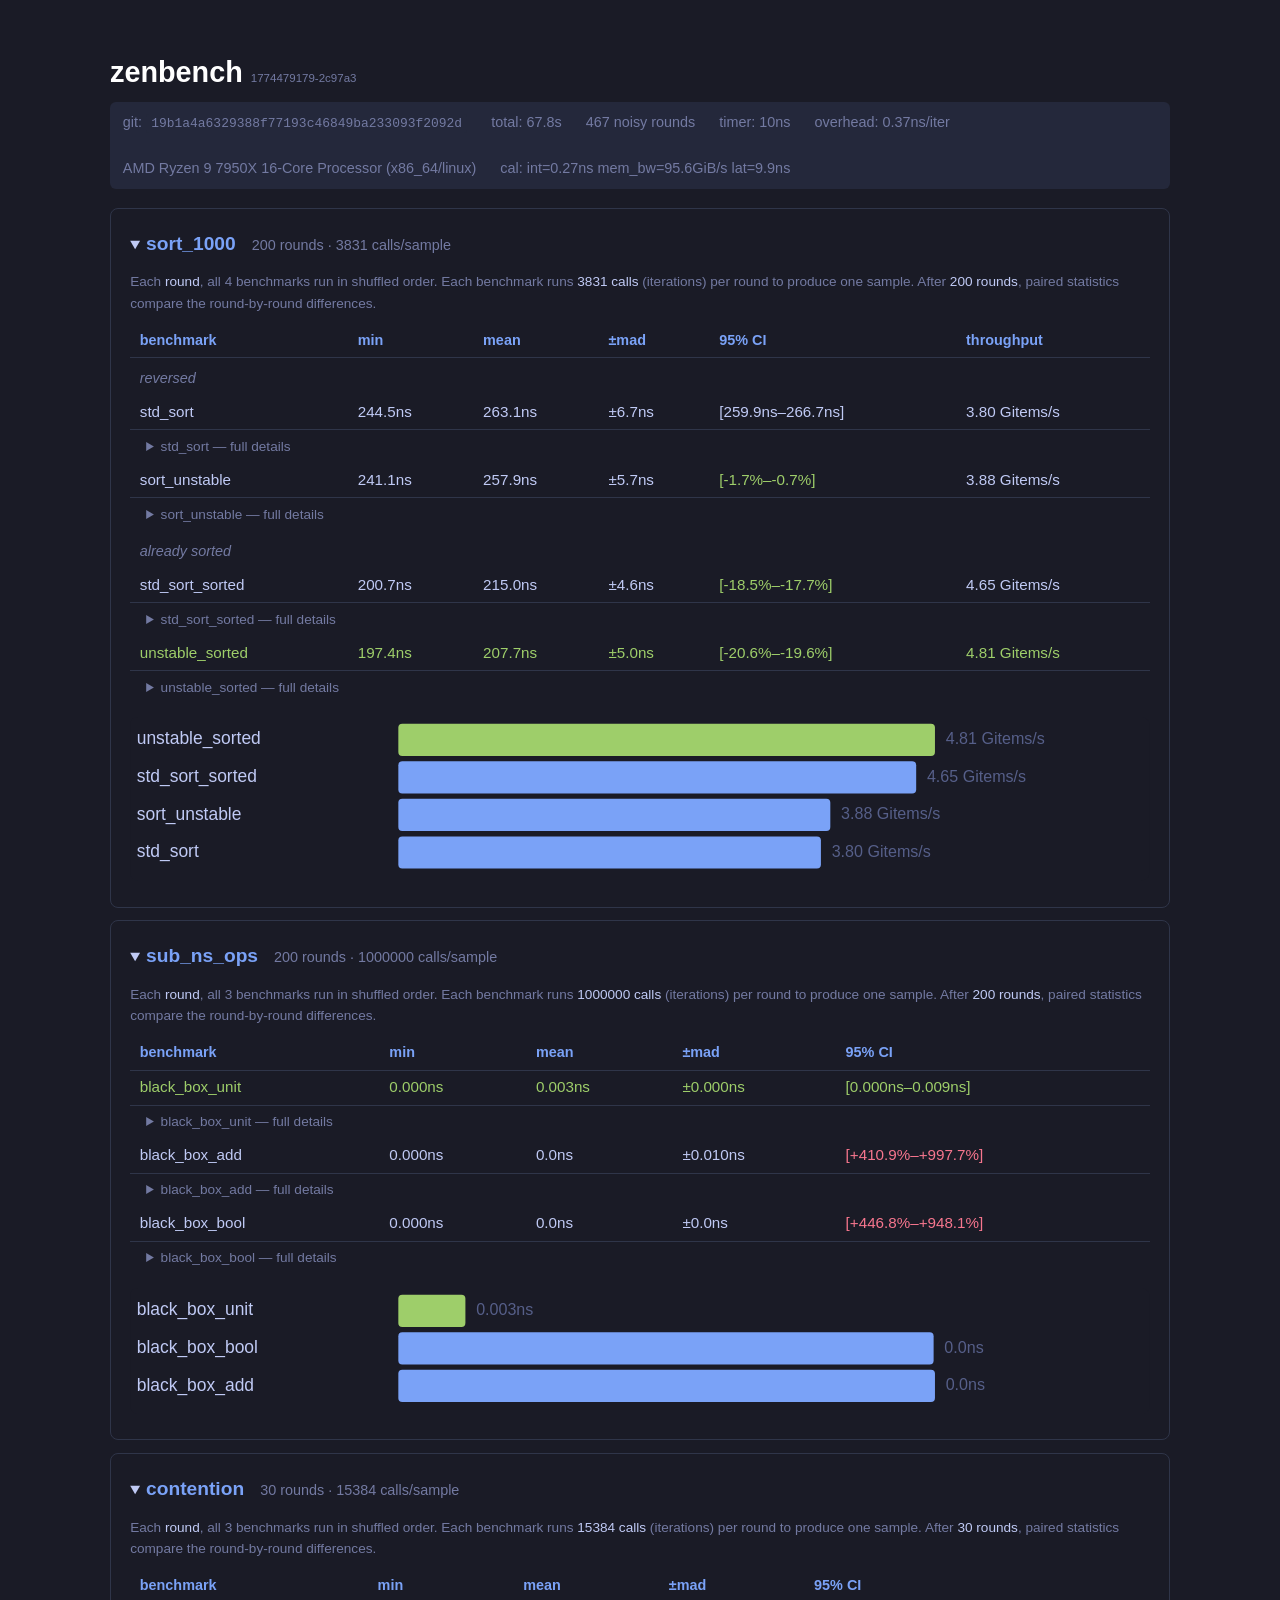
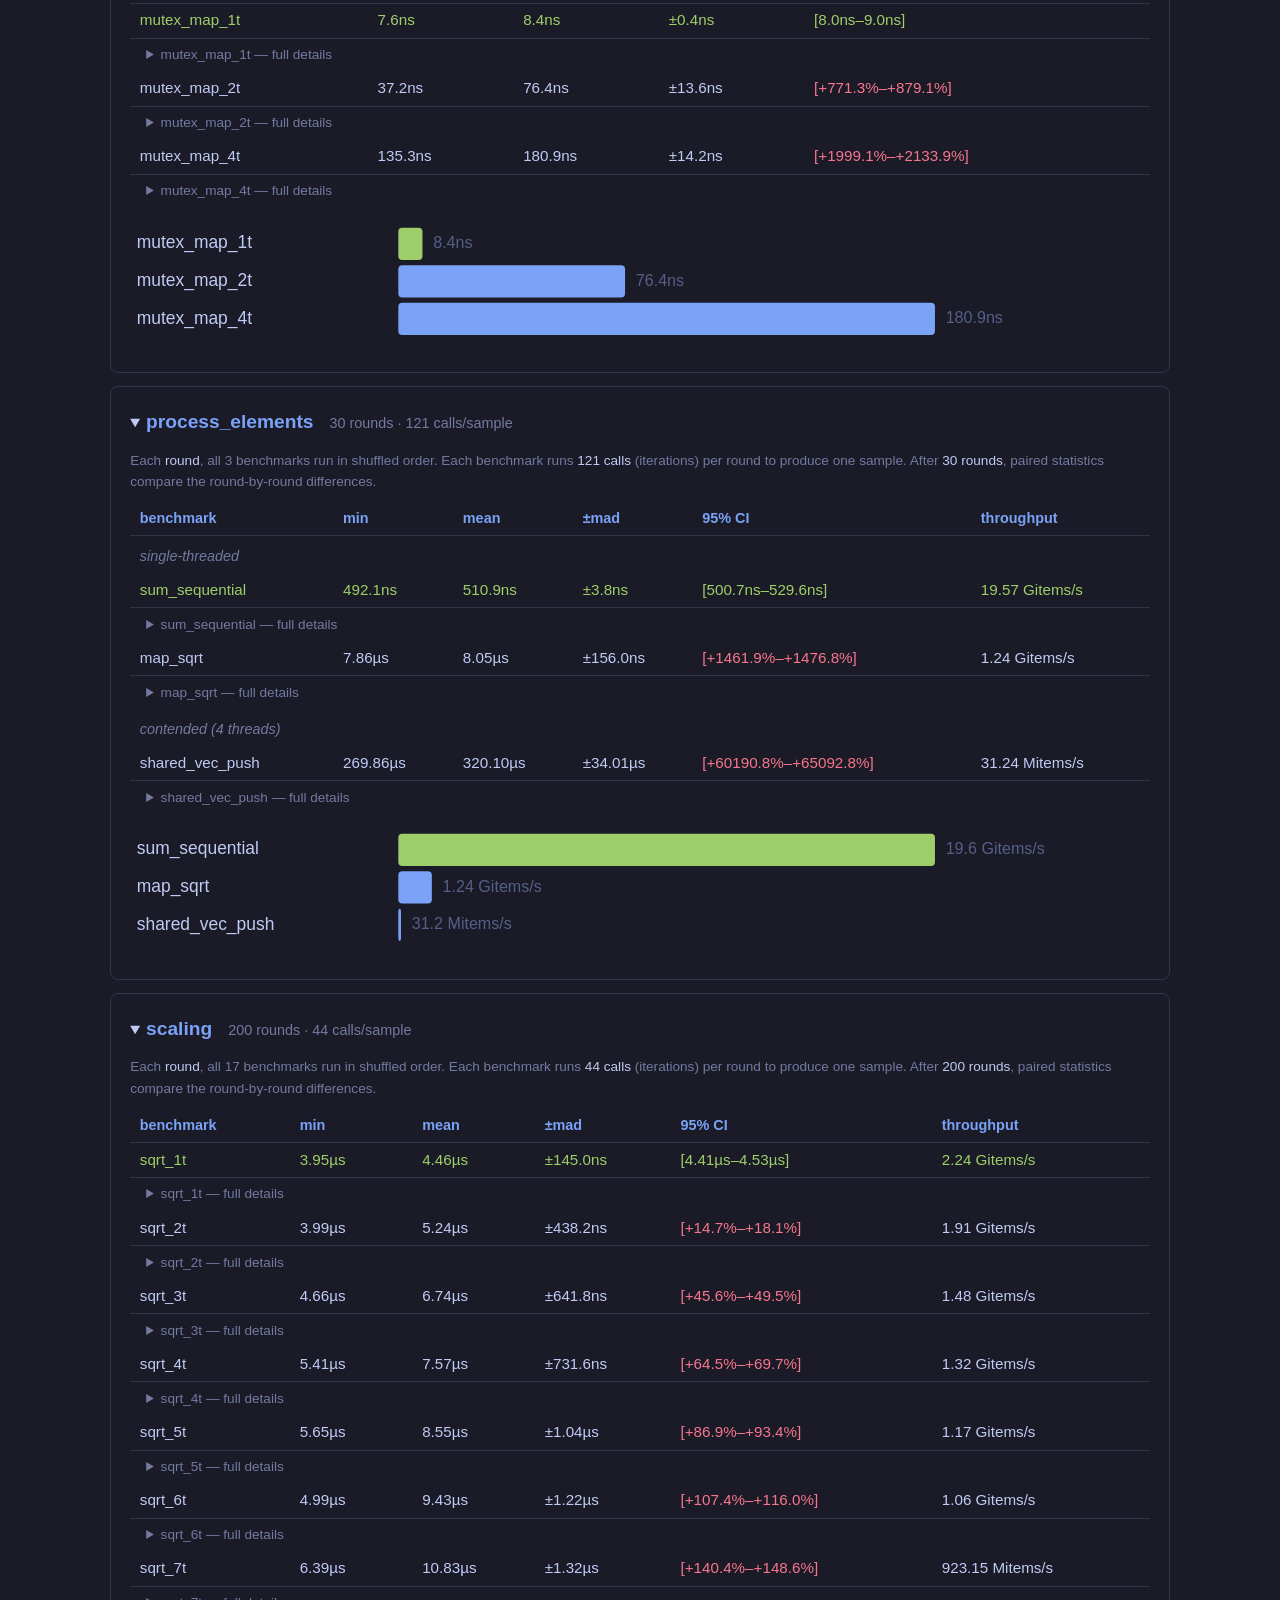
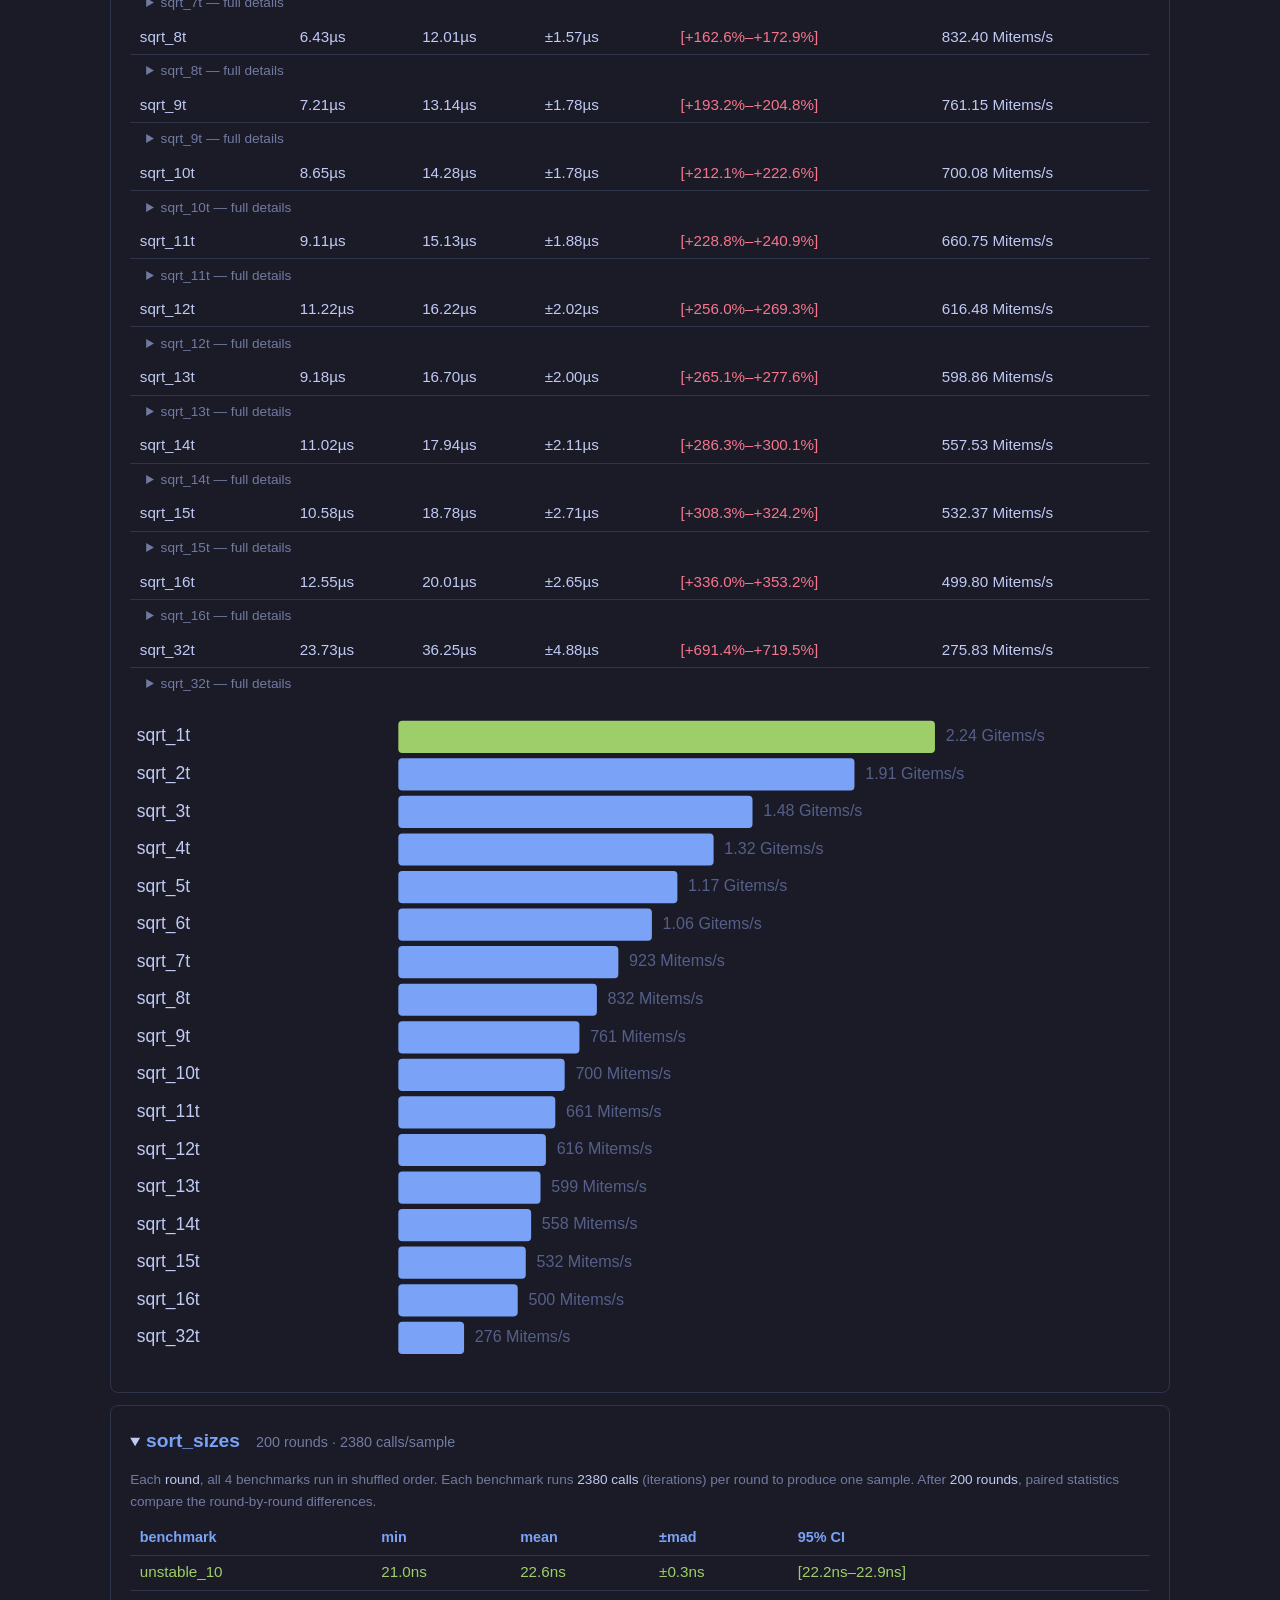
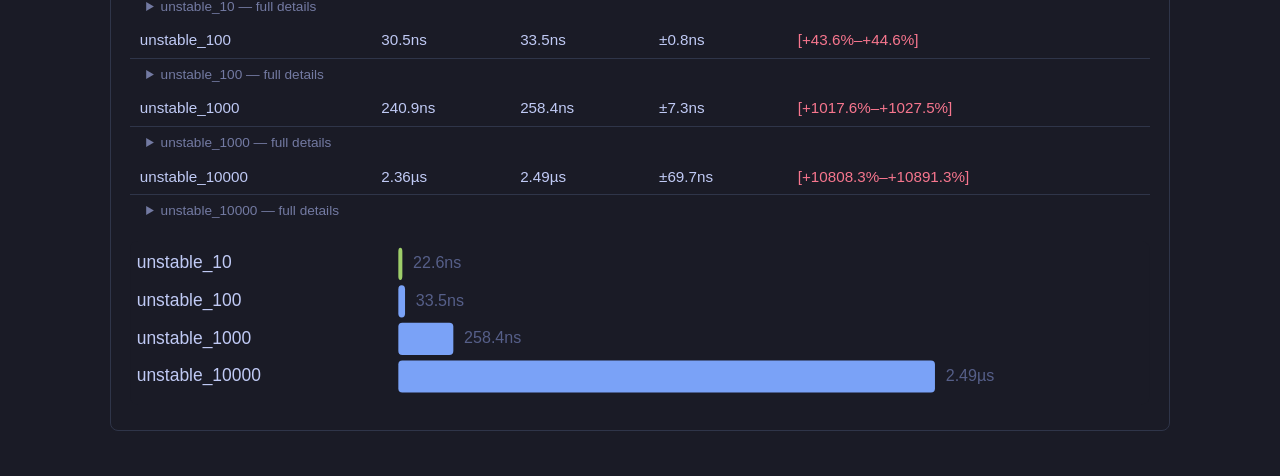
==== site/static/example-report.html @ 002741cb "feat: Zola site with tutorials, GitHub Pages CI, example report Site content (site/content/): - gett" ====
<!DOCTYPE html>
<html lang="en">
<head>
<meta charset="utf-8">
<meta name="viewport" content="width=device-width, initial-scale=1">
<title>zenbench results</title>
<style>
  :root { --bg: #1a1b26; --fg: #c0caf5; --accent: #7aa2f7; --dim: #737aa2; --green: #9ece6a; --red: #f7768e; --yellow: #e0af68; --surface: #24283b; --border: #2f3549; }
  body { font-family: -apple-system, BlinkMacSystemFont, 'Segoe UI', sans-serif; background: var(--bg); color: var(--fg); margin: 0; padding: 0; font-size: 15px; line-height: 1.5; }
  .container { max-width: 1060px; margin: 0 auto; padding: 2rem; }
  h1 { color: #fff; margin-bottom: 0.5rem; font-size: 1.8rem; } h1 small { color: var(--dim); font-weight: normal; font-size: 0.4em; }
  h2 { color: var(--accent); font-size: 1.2rem; margin: 0; display: inline; }
  h4 { color: var(--accent); font-size: 0.95rem; margin: 0.6rem 0 0.3rem; }
  .meta { color: var(--dim); font-size: 0.9rem; margin-left: 1rem; }
  .header-meta { display: flex; gap: 1.5rem; flex-wrap: wrap; color: var(--dim); font-size: 0.9rem; margin-bottom: 1.2rem; padding: 0.6rem 0.8rem; background: var(--surface); border-radius: 6px; }
  summary { cursor: pointer; padding: 0.5rem 0; }
  summary:hover { opacity: 0.8; }
  details { margin: 0.8rem 0; border: 1px solid var(--border); border-radius: 8px; padding: 0.8rem 1.2rem; }
  table { border-collapse: collapse; width: 100%; margin: 0.5rem 0; }
  th, td { padding: 0.35rem 0.6rem; text-align: left; border-bottom: 1px solid var(--border); font-size: 0.95rem; }
  th { color: var(--accent); font-weight: 600; font-size: 0.9rem; }
  td { font-variant-numeric: tabular-nums; }
  .fastest td { color: var(--green); }
  .subgroup td { color: var(--dim); font-style: italic; font-size: 0.9rem; border-bottom: none; padding-top: 0.6rem; }
  .detail-row td { padding: 0; border-bottom: none; }
  .bench-detail { border: none; margin: 0; padding: 0.2rem 0 0.2rem 1rem; }
  .bench-detail > summary { font-size: 0.85rem; color: var(--dim); padding: 0.2rem 0; }
  .detail-grid { display: grid; grid-template-columns: repeat(auto-fill, minmax(240px, 1fr)); gap: 0.6rem; padding: 0.6rem 0; }
  .detail-section { background: var(--surface); border-radius: 6px; padding: 0.6rem 0.9rem; }
  .detail-table { margin: 0; }
  .detail-table td { font-size: 0.9rem; padding: 0.2rem 0.5rem; border-bottom: 1px solid rgba(255,255,255,0.05); }
  .detail-table td:first-child { color: var(--dim); width: 45%; }
  .explain { font-size: 0.8rem; color: var(--dim); font-style: italic; margin-top: 0.15rem; }
  .methodology { font-size: 0.85rem; color: var(--dim); margin: 0.3rem 0 0.6rem; line-height: 1.6; }
  .methodology strong { color: var(--fg); font-weight: 500; }
  .pill { display: inline-block; font-size: 0.75rem; padding: 0.1em 0.5em; border-radius: 10px; font-weight: 600; }
  .pill-green { background: rgba(158,206,106,0.15); color: var(--green); }
  .pill-red { background: rgba(247,118,142,0.15); color: var(--red); }
  .pill-yellow { background: rgba(224,175,104,0.15); color: var(--yellow); }
  .pill-dim { background: rgba(115,122,162,0.15); color: var(--dim); }
  svg { margin: 0.8rem 0; display: block; max-width: 100%; }
  code { background: var(--surface); padding: 0.15em 0.4em; border-radius: 3px; font-size: 0.9em; }
</style>
</head>
<body><div class="container">
<h1>zenbench <small>1774479179-2c97a3</small></h1>
<div class="header-meta"><span>git: <code>19b1a4a6329388f77193c46849ba233093f2092d</code></span><span>total: 67.8s</span><span>467 noisy rounds</span><span>timer: 10ns</span><span>overhead: 0.37ns/iter</span><span>AMD Ryzen 9 7950X 16-Core Processor (x86_64/linux)</span><span>cal: int=0.27ns mem_bw=95.6GiB/s lat=9.9ns</span></div>
<details open><summary><h2>sort_1000</h2><span class="meta">200 rounds · 3831 calls/sample</span></summary>
<p class="methodology">Each <strong>round</strong>, all 4 benchmarks run in shuffled order. Each benchmark runs <strong>3831 calls</strong> (iterations) per round to produce one sample. After <strong>200 rounds</strong>, paired statistics compare the round-by-round differences.</p>
<table><tr><th>benchmark</th><th>min</th><th>mean</th><th>±mad</th><th>95% CI</th><th>throughput</th></tr>
<tr class="subgroup"><td colspan="6">reversed</td></tr>
<tr><td>std_sort</td><td>244.5ns</td><td>263.1ns</td><td>±6.7ns</td><td>[259.9ns–266.7ns]</td><td>3.80 Gitems/s</td></tr>
<tr class="detail-row"><td colspan="6"><details class="bench-detail"><summary>std_sort — full details</summary>
<div class="detail-grid">
<div class="detail-section"><h4>Summary</h4><table class="detail-table"><tr><td>n</td><td>200</td></tr><tr><td>min</td><td>244.5ns</td></tr><tr><td>mean</td><td>263.1ns</td></tr><tr><td>median</td><td>254.4ns</td></tr><tr><td>max</td><td>408.1ns</td></tr><tr><td>MAD</td><td>6.7ns</td></tr><tr><td>std dev</td><td>25.0ns</td></tr><tr><td>CV</td><td>9.5% <span class="pill pill-dim">good</span></td></tr><tr><td>cold start</td><td>881.0ns</td></tr><tr><td>mean CI</td><td>[259.9ns – 266.7ns]</td></tr></table></div>
</div>
</details></td></tr>
<tr><td>sort_unstable</td><td>241.1ns</td><td>257.9ns</td><td>±5.7ns</td><td><span style="color:#9ece6a">[-1.7%–-0.7%]</span></td><td>3.88 Gitems/s</td></tr>
<tr class="detail-row"><td colspan="6"><details class="bench-detail"><summary>sort_unstable — full details</summary>
<div class="detail-grid">
<div class="detail-section"><h4>Summary</h4><table class="detail-table"><tr><td>n</td><td>200</td></tr><tr><td>min</td><td>241.1ns</td></tr><tr><td>mean</td><td>257.9ns</td></tr><tr><td>median</td><td>250.3ns</td></tr><tr><td>max</td><td>482.6ns</td></tr><tr><td>MAD</td><td>5.7ns</td></tr><tr><td>std dev</td><td>26.0ns</td></tr><tr><td>CV</td><td>10.1% <span class="pill pill-dim">good</span></td></tr><tr><td>cold start</td><td>321.0ns</td></tr><tr><td>mean CI</td><td>[254.7ns – 261.8ns]</td></tr></table></div>
<div class="detail-section"><h4>vs Baseline</h4><table class="detail-table"><tr><td>change</td><td>-1.22%</td></tr><tr><td>significant</td><td><span class="pill pill-dim">no — within noise</span></td></tr><tr><td>effect size</td><td>d=-0.21 <span class="pill pill-dim">small</span></td></tr><tr><td>Wilcoxon p</td><td>0.0000</td></tr><tr><td>CI</td><td>[-4.4ns – -1.8ns]</td></tr><tr><td>drift</td><td>r=0.04 <span class="pill-green pill">stable — no systematic trend</span></td></tr><tr><td>samples</td><td>200</td></tr><tr><td>outliers removed</td><td>43</td></tr></table></div>
</div>
</details></td></tr>
<tr class="subgroup"><td colspan="6">already sorted</td></tr>
<tr><td>std_sort_sorted</td><td>200.7ns</td><td>215.0ns</td><td>±4.6ns</td><td><span style="color:#9ece6a">[-18.5%–-17.7%]</span></td><td>4.65 Gitems/s</td></tr>
<tr class="detail-row"><td colspan="6"><details class="bench-detail"><summary>std_sort_sorted — full details</summary>
<div class="detail-grid">
<div class="detail-section"><h4>Summary</h4><table class="detail-table"><tr><td>n</td><td>200</td></tr><tr><td>min</td><td>200.7ns</td></tr><tr><td>mean</td><td>215.0ns</td></tr><tr><td>median</td><td>207.2ns</td></tr><tr><td>max</td><td>470.7ns</td></tr><tr><td>MAD</td><td>4.6ns</td></tr><tr><td>std dev</td><td>29.3ns</td></tr><tr><td>CV</td><td>13.6% <span class="pill pill-dim">good</span></td></tr><tr><td>cold start</td><td>311.0ns</td></tr><tr><td>mean CI</td><td>[211.4ns – 219.5ns]</td></tr></table></div>
<div class="detail-section"><h4>vs Baseline</h4><table class="detail-table"><tr><td>change</td><td>-18.12%</td></tr><tr><td>significant</td><td><span class="pill pill-green">yes — real difference</span></td></tr><tr><td>effect size</td><td>d=-5.38 <span class="pill pill-dim">large</span></td></tr><tr><td>Wilcoxon p</td><td>0.0000</td></tr><tr><td>CI</td><td>[-47.4ns – -45.3ns]</td></tr><tr><td>drift</td><td>r=0.08 <span class="pill-green pill">stable — no systematic trend</span></td></tr><tr><td>samples</td><td>200</td></tr><tr><td>outliers removed</td><td>40</td></tr></table></div>
</div>
</details></td></tr>
<tr class="fastest"><td>unstable_sorted</td><td>197.4ns</td><td>207.7ns</td><td>±5.0ns</td><td><span style="color:#9ece6a">[-20.6%–-19.6%]</span></td><td>4.81 Gitems/s</td></tr>
<tr class="detail-row"><td colspan="6"><details class="bench-detail"><summary>unstable_sorted — full details</summary>
<div class="detail-grid">
<div class="detail-section"><h4>Summary</h4><table class="detail-table"><tr><td>n</td><td>200</td></tr><tr><td>min</td><td>197.4ns</td></tr><tr><td>mean</td><td>207.7ns</td></tr><tr><td>median</td><td>202.4ns</td></tr><tr><td>max</td><td>322.5ns</td></tr><tr><td>MAD</td><td>5.0ns</td></tr><tr><td>std dev</td><td>15.9ns</td></tr><tr><td>CV</td><td>7.6% <span class="pill pill-dim">good</span></td></tr><tr><td>cold start</td><td>260.0ns</td></tr><tr><td>mean CI</td><td>[205.7ns – 210.1ns]</td></tr></table></div>
<div class="detail-section"><h4>vs Baseline</h4><table class="detail-table"><tr><td>change</td><td>-20.10%</td></tr><tr><td>significant</td><td><span class="pill pill-green">yes — real difference</span></td></tr><tr><td>effect size</td><td>d=-7.14 <span class="pill pill-dim">large</span></td></tr><tr><td>Wilcoxon p</td><td>0.0000</td></tr><tr><td>CI</td><td>[-52.6ns – -50.1ns]</td></tr><tr><td>drift</td><td>r=0.02 <span class="pill-green pill">stable — no systematic trend</span></td></tr><tr><td>samples</td><td>200</td></tr><tr><td>outliers removed</td><td>37</td></tr></table></div>
</div>
</details></td></tr>
</table>
<svg width="100%" viewBox="0 0 760 122" xmlns="http://www.w3.org/2000/svg">
<style>
text { font-family: -apple-system, sans-serif; font-size: 13px; fill: #c0caf5; }
.bar { fill: #7aa2f7; }
.bar-fastest { fill: #9ece6a; }
.value { font-size: 12px; fill: #565f89; }
</style>
<rect width="100%" height="100%" fill="#1a1b26" rx="6"/>
  <text x="5" y="17" dominant-baseline="middle">unstable_sorted</text>
<rect class="bar-fastest" x="200" y="5" width="400" height="24" rx="3"/>
<text class="value" x="608" y="17" dominant-baseline="middle">4.81 Gitems/s</text>
  <text x="5" y="45" dominant-baseline="middle">std_sort_sorted</text>
<rect class="bar" x="200" y="33" width="386" height="24" rx="3"/>
<text class="value" x="594" y="45" dominant-baseline="middle">4.65 Gitems/s</text>
  <text x="5" y="73" dominant-baseline="middle">sort_unstable</text>
<rect class="bar" x="200" y="61" width="322" height="24" rx="3"/>
<text class="value" x="530" y="73" dominant-baseline="middle">3.88 Gitems/s</text>
  <text x="5" y="101" dominant-baseline="middle">std_sort</text>
<rect class="bar" x="200" y="89" width="315" height="24" rx="3"/>
<text class="value" x="523" y="101" dominant-baseline="middle">3.80 Gitems/s</text>
</svg>
</details>
<details open><summary><h2>sub_ns_ops</h2><span class="meta">200 rounds · 1000000 calls/sample</span></summary>
<p class="methodology">Each <strong>round</strong>, all 3 benchmarks run in shuffled order. Each benchmark runs <strong>1000000 calls</strong> (iterations) per round to produce one sample. After <strong>200 rounds</strong>, paired statistics compare the round-by-round differences.</p>
<table><tr><th>benchmark</th><th>min</th><th>mean</th><th>±mad</th><th>95% CI</th></tr>
<tr class="fastest"><td>black_box_unit</td><td>0.000ns</td><td>0.003ns</td><td>±0.000ns</td><td>[0.000ns–0.009ns]</td></tr>
<tr class="detail-row"><td colspan="5"><details class="bench-detail"><summary>black_box_unit — full details</summary>
<div class="detail-grid">
<div class="detail-section"><h4>Summary</h4><table class="detail-table"><tr><td>n</td><td>200</td></tr><tr><td>min</td><td>0.000ns</td></tr><tr><td>mean</td><td>0.003ns</td></tr><tr><td>median</td><td>0.000ns</td></tr><tr><td>max</td><td>0.6ns</td></tr><tr><td>MAD</td><td>0.000ns</td></tr><tr><td>std dev</td><td>0.0ns</td></tr><tr><td>CV</td><td>1413.8% <span class="pill pill-red">very noisy — try a quieter system</span></td></tr><tr><td>cold start</td><td>20.0ns</td></tr><tr><td>mean CI</td><td>[0.000ns – 0.009ns]</td></tr></table></div>
</div>
</details></td></tr>
<tr><td>black_box_add</td><td>0.000ns</td><td>0.0ns</td><td>±0.010ns</td><td><span style="color:#f7768e">[+410.9%–+997.7%]</span></td></tr>
<tr class="detail-row"><td colspan="5"><details class="bench-detail"><summary>black_box_add — full details</summary>
<div class="detail-grid">
<div class="detail-section"><h4>Summary</h4><table class="detail-table"><tr><td>n</td><td>200</td></tr><tr><td>min</td><td>0.000ns</td></tr><tr><td>mean</td><td>0.0ns</td></tr><tr><td>median</td><td>0.007ns</td></tr><tr><td>max</td><td>0.4ns</td></tr><tr><td>MAD</td><td>0.010ns</td></tr><tr><td>std dev</td><td>0.1ns</td></tr><tr><td>CV</td><td>254.5% <span class="pill pill-red">very noisy — try a quieter system</span></td></tr><tr><td>cold start</td><td>20.0ns</td></tr><tr><td>mean CI</td><td>[0.0ns – 0.0ns]</td></tr></table></div>
<div class="detail-section"><h4>vs Baseline</h4><table class="detail-table"><tr><td>change</td><td>+691.74%</td></tr><tr><td>significant</td><td><span class="pill pill-green">yes — real difference</span></td></tr><tr><td>effect size</td><td>d=0.40 <span class="pill pill-dim">small</span></td></tr><tr><td>Wilcoxon p</td><td>0.0000</td></tr><tr><td>CI</td><td>[0.0ns – 0.0ns]</td></tr><tr><td>drift</td><td>r=-0.05 <span class="pill-green pill">stable — no systematic trend</span></td></tr><tr><td>samples</td><td>200</td></tr><tr><td>outliers removed</td><td>0</td></tr></table></div>
</div>
</details></td></tr>
<tr><td>black_box_bool</td><td>0.000ns</td><td>0.0ns</td><td>±0.0ns</td><td><span style="color:#f7768e">[+446.8%–+948.1%]</span></td></tr>
<tr class="detail-row"><td colspan="5"><details class="bench-detail"><summary>black_box_bool — full details</summary>
<div class="detail-grid">
<div class="detail-section"><h4>Summary</h4><table class="detail-table"><tr><td>n</td><td>200</td></tr><tr><td>min</td><td>0.000ns</td></tr><tr><td>mean</td><td>0.0ns</td></tr><tr><td>median</td><td>0.010ns</td></tr><tr><td>max</td><td>0.3ns</td></tr><tr><td>MAD</td><td>0.0ns</td></tr><tr><td>std dev</td><td>0.1ns</td></tr><tr><td>CV</td><td>216.4% <span class="pill pill-red">very noisy — try a quieter system</span></td></tr><tr><td>cold start</td><td>30.0ns</td></tr><tr><td>mean CI</td><td>[0.0ns – 0.0ns]</td></tr></table></div>
<div class="detail-section"><h4>vs Baseline</h4><table class="detail-table"><tr><td>change</td><td>+691.67%</td></tr><tr><td>significant</td><td><span class="pill pill-green">yes — real difference</span></td></tr><tr><td>effect size</td><td>d=0.44 <span class="pill pill-dim">small</span></td></tr><tr><td>Wilcoxon p</td><td>0.0000</td></tr><tr><td>CI</td><td>[0.0ns – 0.0ns]</td></tr><tr><td>drift</td><td>r=-0.01 <span class="pill-green pill">stable — no systematic trend</span></td></tr><tr><td>samples</td><td>200</td></tr><tr><td>outliers removed</td><td>0</td></tr></table></div>
</div>
</details></td></tr>
</table>
<svg width="100%" viewBox="0 0 760 94" xmlns="http://www.w3.org/2000/svg">
<style>
text { font-family: -apple-system, sans-serif; font-size: 13px; fill: #c0caf5; }
.bar { fill: #7aa2f7; }
.bar-fastest { fill: #9ece6a; }
.value { font-size: 12px; fill: #565f89; }
</style>
<rect width="100%" height="100%" fill="#1a1b26" rx="6"/>
  <text x="5" y="17" dominant-baseline="middle">black_box_unit</text>
<rect class="bar-fastest" x="200" y="5" width="50" height="24" rx="3"/>
<text class="value" x="258" y="17" dominant-baseline="middle">0.003ns</text>
  <text x="5" y="45" dominant-baseline="middle">black_box_bool</text>
<rect class="bar" x="200" y="33" width="399" height="24" rx="3"/>
<text class="value" x="607" y="45" dominant-baseline="middle">0.0ns</text>
  <text x="5" y="73" dominant-baseline="middle">black_box_add</text>
<rect class="bar" x="200" y="61" width="400" height="24" rx="3"/>
<text class="value" x="608" y="73" dominant-baseline="middle">0.0ns</text>
</svg>
</details>
<details open><summary><h2>contention</h2><span class="meta">30 rounds · 15384 calls/sample</span></summary>
<p class="methodology">Each <strong>round</strong>, all 3 benchmarks run in shuffled order. Each benchmark runs <strong>15384 calls</strong> (iterations) per round to produce one sample. After <strong>30 rounds</strong>, paired statistics compare the round-by-round differences.</p>
<table><tr><th>benchmark</th><th>min</th><th>mean</th><th>±mad</th><th>95% CI</th></tr>
<tr class="fastest"><td>mutex_map_1t</td><td>7.6ns</td><td>8.4ns</td><td>±0.4ns</td><td>[8.0ns–9.0ns]</td></tr>
<tr class="detail-row"><td colspan="5"><details class="bench-detail"><summary>mutex_map_1t — full details</summary>
<div class="detail-grid">
<div class="detail-section"><h4>Summary</h4><table class="detail-table"><tr><td>n</td><td>30</td></tr><tr><td>min</td><td>7.6ns</td></tr><tr><td>mean</td><td>8.4ns</td></tr><tr><td>median</td><td>8.0ns</td></tr><tr><td>max</td><td>14.5ns</td></tr><tr><td>MAD</td><td>0.4ns</td></tr><tr><td>std dev</td><td>1.4ns</td></tr><tr><td>CV</td><td>16.2% <span class="pill pill-yellow">noisy</span></td></tr><tr><td>cold start</td><td>12.54µs</td></tr><tr><td>mean CI</td><td>[8.0ns – 9.0ns]</td></tr></table></div>
<div class="detail-section"><h4>Tags</h4><table class="detail-table"><tr><td>threads</td><td>1</td></tr></table></div>
</div>
</details></td></tr>
<tr><td>mutex_map_2t</td><td>37.2ns</td><td>76.4ns</td><td>±13.6ns</td><td><span style="color:#f7768e">[+771.3%–+879.1%]</span></td></tr>
<tr class="detail-row"><td colspan="5"><details class="bench-detail"><summary>mutex_map_2t — full details</summary>
<div class="detail-grid">
<div class="detail-section"><h4>Summary</h4><table class="detail-table"><tr><td>n</td><td>30</td></tr><tr><td>min</td><td>37.2ns</td></tr><tr><td>mean</td><td>76.4ns</td></tr><tr><td>median</td><td>77.5ns</td></tr><tr><td>max</td><td>108.5ns</td></tr><tr><td>MAD</td><td>13.6ns</td></tr><tr><td>std dev</td><td>14.3ns</td></tr><tr><td>CV</td><td>18.8% <span class="pill pill-yellow">noisy</span></td></tr><tr><td>cold start</td><td>64.78µs</td></tr><tr><td>mean CI</td><td>[71.2ns – 81.4ns]</td></tr></table></div>
<div class="detail-section"><h4>vs Baseline</h4><table class="detail-table"><tr><td>change</td><td>+824.87%</td></tr><tr><td>significant</td><td><span class="pill pill-green">yes — real difference</span></td></tr><tr><td>effect size</td><td>d=7.80 <span class="pill pill-dim">large</span></td></tr><tr><td>Wilcoxon p</td><td>0.0000</td></tr><tr><td>CI</td><td>[64.9ns – 73.9ns]</td></tr><tr><td>drift</td><td>r=0.08 <span class="pill-green pill">stable — no systematic trend</span></td></tr><tr><td>samples</td><td>30</td></tr><tr><td>outliers removed</td><td>1</td></tr></table></div>
<div class="detail-section"><h4>Tags</h4><table class="detail-table"><tr><td>threads</td><td>2</td></tr></table></div>
</div>
</details></td></tr>
<tr><td>mutex_map_4t</td><td>135.3ns</td><td>180.9ns</td><td>±14.2ns</td><td><span style="color:#f7768e">[+1999.1%–+2133.9%]</span></td></tr>
<tr class="detail-row"><td colspan="5"><details class="bench-detail"><summary>mutex_map_4t — full details</summary>
<div class="detail-grid">
<div class="detail-section"><h4>Summary</h4><table class="detail-table"><tr><td>n</td><td>30</td></tr><tr><td>min</td><td>135.3ns</td></tr><tr><td>mean</td><td>180.9ns</td></tr><tr><td>median</td><td>181.1ns</td></tr><tr><td>max</td><td>219.5ns</td></tr><tr><td>MAD</td><td>14.2ns</td></tr><tr><td>std dev</td><td>18.2ns</td></tr><tr><td>CV</td><td>10.1% <span class="pill pill-dim">good</span></td></tr><tr><td>cold start</td><td>135.40µs</td></tr><tr><td>mean CI</td><td>[174.5ns – 187.3ns]</td></tr></table></div>
<div class="detail-section"><h4>vs Baseline</h4><table class="detail-table"><tr><td>change</td><td>+2067.69%</td></tr><tr><td>significant</td><td><span class="pill pill-green">yes — real difference</span></td></tr><tr><td>effect size</td><td>d=14.98 <span class="pill pill-dim">large</span></td></tr><tr><td>Wilcoxon p</td><td>0.0000</td></tr><tr><td>CI</td><td>[168.3ns – 179.6ns]</td></tr><tr><td>drift</td><td>r=-0.25 <span class="pill-green pill">stable — no systematic trend</span></td></tr><tr><td>samples</td><td>30</td></tr><tr><td>outliers removed</td><td>1</td></tr></table></div>
<div class="detail-section"><h4>Tags</h4><table class="detail-table"><tr><td>threads</td><td>4</td></tr></table></div>
</div>
</details></td></tr>
</table>
<svg width="100%" viewBox="0 0 760 94" xmlns="http://www.w3.org/2000/svg">
<style>
text { font-family: -apple-system, sans-serif; font-size: 13px; fill: #c0caf5; }
.bar { fill: #7aa2f7; }
.bar-fastest { fill: #9ece6a; }
.value { font-size: 12px; fill: #565f89; }
</style>
<rect width="100%" height="100%" fill="#1a1b26" rx="6"/>
  <text x="5" y="17" dominant-baseline="middle">mutex_map_1t</text>
<rect class="bar-fastest" x="200" y="5" width="18" height="24" rx="3"/>
<text class="value" x="226" y="17" dominant-baseline="middle">8.4ns</text>
  <text x="5" y="45" dominant-baseline="middle">mutex_map_2t</text>
<rect class="bar" x="200" y="33" width="169" height="24" rx="3"/>
<text class="value" x="377" y="45" dominant-baseline="middle">76.4ns</text>
  <text x="5" y="73" dominant-baseline="middle">mutex_map_4t</text>
<rect class="bar" x="200" y="61" width="400" height="24" rx="3"/>
<text class="value" x="608" y="73" dominant-baseline="middle">180.9ns</text>
</svg>
</details>
<details open><summary><h2>process_elements</h2><span class="meta">30 rounds · 121 calls/sample</span></summary>
<p class="methodology">Each <strong>round</strong>, all 3 benchmarks run in shuffled order. Each benchmark runs <strong>121 calls</strong> (iterations) per round to produce one sample. After <strong>30 rounds</strong>, paired statistics compare the round-by-round differences.</p>
<table><tr><th>benchmark</th><th>min</th><th>mean</th><th>±mad</th><th>95% CI</th><th>throughput</th></tr>
<tr class="subgroup"><td colspan="6">single-threaded</td></tr>
<tr class="fastest"><td>sum_sequential</td><td>492.1ns</td><td>510.9ns</td><td>±3.8ns</td><td>[500.7ns–529.6ns]</td><td>19.57 Gitems/s</td></tr>
<tr class="detail-row"><td colspan="6"><details class="bench-detail"><summary>sum_sequential — full details</summary>
<div class="detail-grid">
<div class="detail-section"><h4>Summary</h4><table class="detail-table"><tr><td>n</td><td>30</td></tr><tr><td>min</td><td>492.1ns</td></tr><tr><td>mean</td><td>510.9ns</td></tr><tr><td>median</td><td>501.0ns</td></tr><tr><td>max</td><td>759.8ns</td></tr><tr><td>MAD</td><td>3.8ns</td></tr><tr><td>std dev</td><td>47.5ns</td></tr><tr><td>CV</td><td>9.3% <span class="pill pill-dim">good</span></td></tr><tr><td>cold start</td><td>571.0ns</td></tr><tr><td>mean CI</td><td>[500.7ns – 529.6ns]</td></tr></table></div>
</div>
</details></td></tr>
<tr><td>map_sqrt</td><td>7.86µs</td><td>8.05µs</td><td>±156.0ns</td><td><span style="color:#f7768e">[+1461.9%–+1476.8%]</span></td><td>1.24 Gitems/s</td></tr>
<tr class="detail-row"><td colspan="6"><details class="bench-detail"><summary>map_sqrt — full details</summary>
<div class="detail-grid">
<div class="detail-section"><h4>Summary</h4><table class="detail-table"><tr><td>n</td><td>30</td></tr><tr><td>min</td><td>7.86µs</td></tr><tr><td>mean</td><td>8.05µs</td></tr><tr><td>median</td><td>8.04µs</td></tr><tr><td>max</td><td>8.48µs</td></tr><tr><td>MAD</td><td>156.0ns</td></tr><tr><td>std dev</td><td>149.4ns</td></tr><tr><td>CV</td><td>1.9% <span class="pill pill-green">excellent</span></td></tr><tr><td>cold start</td><td>8.71µs</td></tr><tr><td>mean CI</td><td>[8.00µs – 8.11µs]</td></tr></table></div>
<div class="detail-section"><h4>vs Baseline</h4><table class="detail-table"><tr><td>change</td><td>+1469.36%</td></tr><tr><td>significant</td><td><span class="pill pill-green">yes — real difference</span></td></tr><tr><td>effect size</td><td>d=89.10 <span class="pill pill-dim">large</span></td></tr><tr><td>Wilcoxon p</td><td>0.0000</td></tr><tr><td>CI</td><td>[7.47µs – 7.55µs]</td></tr><tr><td>drift</td><td>r=0.02 <span class="pill-green pill">stable — no systematic trend</span></td></tr><tr><td>samples</td><td>30</td></tr><tr><td>outliers removed</td><td>2</td></tr></table></div>
</div>
</details></td></tr>
<tr class="subgroup"><td colspan="6">contended (4 threads)</td></tr>
<tr><td>shared_vec_push</td><td>269.86µs</td><td>320.10µs</td><td>±34.01µs</td><td><span style="color:#f7768e">[+60190.8%–+65092.8%]</span></td><td>31.24 Mitems/s</td></tr>
<tr class="detail-row"><td colspan="6"><details class="bench-detail"><summary>shared_vec_push — full details</summary>
<div class="detail-grid">
<div class="detail-section"><h4>Summary</h4><table class="detail-table"><tr><td>n</td><td>30</td></tr><tr><td>min</td><td>269.86µs</td></tr><tr><td>mean</td><td>320.10µs</td></tr><tr><td>median</td><td>315.08µs</td></tr><tr><td>max</td><td>395.64µs</td></tr><tr><td>MAD</td><td>34.01µs</td></tr><tr><td>std dev</td><td>35.27µs</td></tr><tr><td>CV</td><td>11.0% <span class="pill pill-dim">good</span></td></tr><tr><td>cold start</td><td>143.66µs</td></tr><tr><td>mean CI</td><td>[308.05µs – 333.10µs]</td></tr></table></div>
<div class="detail-section"><h4>vs Baseline</h4><table class="detail-table"><tr><td>change</td><td>+62550.39%</td></tr><tr><td>significant</td><td><span class="pill pill-green">yes — real difference</span></td></tr><tr><td>effect size</td><td>d=12.82 <span class="pill pill-dim">large</span></td></tr><tr><td>Wilcoxon p</td><td>0.0000</td></tr><tr><td>CI</td><td>[307.54µs – 332.58µs]</td></tr><tr><td>drift</td><td>r=-0.36 <span class="pill-yellow pill">later rounds faster — cache/branch predictor warming up</span></td></tr><tr><td>samples</td><td>30</td></tr><tr><td>outliers removed</td><td>0</td></tr></table></div>
<div class="detail-section"><h4>Tags</h4><table class="detail-table"><tr><td>threads</td><td>4</td></tr></table></div>
</div>
</details></td></tr>
</table>
<svg width="100%" viewBox="0 0 760 94" xmlns="http://www.w3.org/2000/svg">
<style>
text { font-family: -apple-system, sans-serif; font-size: 13px; fill: #c0caf5; }
.bar { fill: #7aa2f7; }
.bar-fastest { fill: #9ece6a; }
.value { font-size: 12px; fill: #565f89; }
</style>
<rect width="100%" height="100%" fill="#1a1b26" rx="6"/>
  <text x="5" y="17" dominant-baseline="middle">sum_sequential</text>
<rect class="bar-fastest" x="200" y="5" width="400" height="24" rx="3"/>
<text class="value" x="608" y="17" dominant-baseline="middle">19.6 Gitems/s</text>
  <text x="5" y="45" dominant-baseline="middle">map_sqrt</text>
<rect class="bar" x="200" y="33" width="25" height="24" rx="3"/>
<text class="value" x="233" y="45" dominant-baseline="middle">1.24 Gitems/s</text>
  <text x="5" y="73" dominant-baseline="middle">shared_vec_push</text>
<rect class="bar" x="200" y="61" width="2" height="24" rx="3"/>
<text class="value" x="210" y="73" dominant-baseline="middle">31.2 Mitems/s</text>
</svg>
</details>
<details open><summary><h2>scaling</h2><span class="meta">200 rounds · 44 calls/sample</span></summary>
<p class="methodology">Each <strong>round</strong>, all 17 benchmarks run in shuffled order. Each benchmark runs <strong>44 calls</strong> (iterations) per round to produce one sample. After <strong>200 rounds</strong>, paired statistics compare the round-by-round differences.</p>
<table><tr><th>benchmark</th><th>min</th><th>mean</th><th>±mad</th><th>95% CI</th><th>throughput</th></tr>
<tr class="fastest"><td>sqrt_1t</td><td>3.95µs</td><td>4.46µs</td><td>±145.0ns</td><td>[4.41µs–4.53µs]</td><td>2.24 Gitems/s</td></tr>
<tr class="detail-row"><td colspan="6"><details class="bench-detail"><summary>sqrt_1t — full details</summary>
<div class="detail-grid">
<div class="detail-section"><h4>Summary</h4><table class="detail-table"><tr><td>n</td><td>200</td></tr><tr><td>min</td><td>3.95µs</td></tr><tr><td>mean</td><td>4.46µs</td></tr><tr><td>median</td><td>4.33µs</td></tr><tr><td>max</td><td>8.54µs</td></tr><tr><td>MAD</td><td>145.0ns</td></tr><tr><td>std dev</td><td>466.2ns</td></tr><tr><td>CV</td><td>10.4% <span class="pill pill-dim">good</span></td></tr><tr><td>cold start</td><td>12.76µs</td></tr><tr><td>mean CI</td><td>[4.41µs – 4.53µs]</td></tr></table></div>
<div class="detail-section"><h4>Tags</h4><table class="detail-table"><tr><td>threads</td><td>1</td></tr></table></div>
</div>
</details></td></tr>
<tr><td>sqrt_2t</td><td>3.99µs</td><td>5.24µs</td><td>±438.2ns</td><td><span style="color:#f7768e">[+14.7%–+18.1%]</span></td><td>1.91 Gitems/s</td></tr>
<tr class="detail-row"><td colspan="6"><details class="bench-detail"><summary>sqrt_2t — full details</summary>
<div class="detail-grid">
<div class="detail-section"><h4>Summary</h4><table class="detail-table"><tr><td>n</td><td>200</td></tr><tr><td>min</td><td>3.99µs</td></tr><tr><td>mean</td><td>5.24µs</td></tr><tr><td>median</td><td>5.10µs</td></tr><tr><td>max</td><td>10.16µs</td></tr><tr><td>MAD</td><td>438.2ns</td></tr><tr><td>std dev</td><td>714.6ns</td></tr><tr><td>CV</td><td>13.6% <span class="pill pill-dim">good</span></td></tr><tr><td>cold start</td><td>67.41µs</td></tr><tr><td>mean CI</td><td>[5.15µs – 5.34µs]</td></tr></table></div>
<div class="detail-section"><h4>vs Baseline</h4><table class="detail-table"><tr><td>change</td><td>+16.39%</td></tr><tr><td>significant</td><td><span class="pill pill-green">yes — real difference</span></td></tr><tr><td>effect size</td><td>d=1.86 <span class="pill pill-dim">large</span></td></tr><tr><td>Wilcoxon p</td><td>0.0000</td></tr><tr><td>CI</td><td>[648.2ns – 799.2ns]</td></tr><tr><td>drift</td><td>r=-0.09 <span class="pill-green pill">stable — no systematic trend</span></td></tr><tr><td>samples</td><td>200</td></tr><tr><td>outliers removed</td><td>12</td></tr></table></div>
<div class="detail-section"><h4>Tags</h4><table class="detail-table"><tr><td>threads</td><td>2</td></tr></table></div>
</div>
</details></td></tr>
<tr><td>sqrt_3t</td><td>4.66µs</td><td>6.74µs</td><td>±641.8ns</td><td><span style="color:#f7768e">[+45.6%–+49.5%]</span></td><td>1.48 Gitems/s</td></tr>
<tr class="detail-row"><td colspan="6"><details class="bench-detail"><summary>sqrt_3t — full details</summary>
<div class="detail-grid">
<div class="detail-section"><h4>Summary</h4><table class="detail-table"><tr><td>n</td><td>200</td></tr><tr><td>min</td><td>4.66µs</td></tr><tr><td>mean</td><td>6.74µs</td></tr><tr><td>median</td><td>6.51µs</td></tr><tr><td>max</td><td>13.42µs</td></tr><tr><td>MAD</td><td>641.8ns</td></tr><tr><td>std dev</td><td>1.06µs</td></tr><tr><td>CV</td><td>15.7% <span class="pill pill-yellow">noisy</span></td></tr><tr><td>cold start</td><td>110.72µs</td></tr><tr><td>mean CI</td><td>[6.60µs – 6.90µs]</td></tr></table></div>
<div class="detail-section"><h4>vs Baseline</h4><table class="detail-table"><tr><td>change</td><td>+47.57%</td></tr><tr><td>significant</td><td><span class="pill pill-green">yes — real difference</span></td></tr><tr><td>effect size</td><td>d=4.37 <span class="pill pill-dim">large</span></td></tr><tr><td>Wilcoxon p</td><td>0.0000</td></tr><tr><td>CI</td><td>[2.02µs – 2.19µs]</td></tr><tr><td>drift</td><td>r=-0.10 <span class="pill-green pill">stable — no systematic trend</span></td></tr><tr><td>samples</td><td>200</td></tr><tr><td>outliers removed</td><td>15</td></tr></table></div>
<div class="detail-section"><h4>Tags</h4><table class="detail-table"><tr><td>threads</td><td>3</td></tr></table></div>
</div>
</details></td></tr>
<tr><td>sqrt_4t</td><td>5.41µs</td><td>7.57µs</td><td>±731.6ns</td><td><span style="color:#f7768e">[+64.5%–+69.7%]</span></td><td>1.32 Gitems/s</td></tr>
<tr class="detail-row"><td colspan="6"><details class="bench-detail"><summary>sqrt_4t — full details</summary>
<div class="detail-grid">
<div class="detail-section"><h4>Summary</h4><table class="detail-table"><tr><td>n</td><td>200</td></tr><tr><td>min</td><td>5.41µs</td></tr><tr><td>mean</td><td>7.57µs</td></tr><tr><td>median</td><td>7.45µs</td></tr><tr><td>max</td><td>12.62µs</td></tr><tr><td>MAD</td><td>731.6ns</td></tr><tr><td>std dev</td><td>1.11µs</td></tr><tr><td>CV</td><td>14.6% <span class="pill pill-dim">good</span></td></tr><tr><td>cold start</td><td>141.49µs</td></tr><tr><td>mean CI</td><td>[7.42µs – 7.73µs]</td></tr></table></div>
<div class="detail-section"><h4>vs Baseline</h4><table class="detail-table"><tr><td>change</td><td>+67.13%</td></tr><tr><td>significant</td><td><span class="pill pill-green">yes — real difference</span></td></tr><tr><td>effect size</td><td>d=4.89 <span class="pill pill-dim">large</span></td></tr><tr><td>Wilcoxon p</td><td>0.0000</td></tr><tr><td>CI</td><td>[2.86µs – 3.09µs]</td></tr><tr><td>drift</td><td>r=-0.04 <span class="pill-green pill">stable — no systematic trend</span></td></tr><tr><td>samples</td><td>200</td></tr><tr><td>outliers removed</td><td>10</td></tr></table></div>
<div class="detail-section"><h4>Tags</h4><table class="detail-table"><tr><td>threads</td><td>4</td></tr></table></div>
</div>
</details></td></tr>
<tr><td>sqrt_5t</td><td>5.65µs</td><td>8.55µs</td><td>±1.04µs</td><td><span style="color:#f7768e">[+86.9%–+93.4%]</span></td><td>1.17 Gitems/s</td></tr>
<tr class="detail-row"><td colspan="6"><details class="bench-detail"><summary>sqrt_5t — full details</summary>
<div class="detail-grid">
<div class="detail-section"><h4>Summary</h4><table class="detail-table"><tr><td>n</td><td>200</td></tr><tr><td>min</td><td>5.65µs</td></tr><tr><td>mean</td><td>8.55µs</td></tr><tr><td>median</td><td>8.36µs</td></tr><tr><td>max</td><td>13.96µs</td></tr><tr><td>MAD</td><td>1.04µs</td></tr><tr><td>std dev</td><td>1.24µs</td></tr><tr><td>CV</td><td>14.6% <span class="pill pill-dim">good</span></td></tr><tr><td>cold start</td><td>184.44µs</td></tr><tr><td>mean CI</td><td>[8.38µs – 8.72µs]</td></tr></table></div>
<div class="detail-section"><h4>vs Baseline</h4><table class="detail-table"><tr><td>change</td><td>+90.16%</td></tr><tr><td>significant</td><td><span class="pill pill-green">yes — real difference</span></td></tr><tr><td>effect size</td><td>d=5.26 <span class="pill pill-dim">large</span></td></tr><tr><td>Wilcoxon p</td><td>0.0000</td></tr><tr><td>CI</td><td>[3.86µs – 4.15µs]</td></tr><tr><td>drift</td><td>r=0.10 <span class="pill-green pill">stable — no systematic trend</span></td></tr><tr><td>samples</td><td>200</td></tr><tr><td>outliers removed</td><td>9</td></tr></table></div>
<div class="detail-section"><h4>Tags</h4><table class="detail-table"><tr><td>threads</td><td>5</td></tr></table></div>
</div>
</details></td></tr>
<tr><td>sqrt_6t</td><td>4.99µs</td><td>9.43µs</td><td>±1.22µs</td><td><span style="color:#f7768e">[+107.4%–+116.0%]</span></td><td>1.06 Gitems/s</td></tr>
<tr class="detail-row"><td colspan="6"><details class="bench-detail"><summary>sqrt_6t — full details</summary>
<div class="detail-grid">
<div class="detail-section"><h4>Summary</h4><table class="detail-table"><tr><td>n</td><td>200</td></tr><tr><td>min</td><td>4.99µs</td></tr><tr><td>mean</td><td>9.43µs</td></tr><tr><td>median</td><td>9.39µs</td></tr><tr><td>max</td><td>13.95µs</td></tr><tr><td>MAD</td><td>1.22µs</td></tr><tr><td>std dev</td><td>1.55µs</td></tr><tr><td>CV</td><td>16.4% <span class="pill pill-yellow">noisy</span></td></tr><tr><td>cold start</td><td>213.43µs</td></tr><tr><td>mean CI</td><td>[9.22µs – 9.65µs]</td></tr></table></div>
<div class="detail-section"><h4>vs Baseline</h4><table class="detail-table"><tr><td>change</td><td>+111.71%</td></tr><tr><td>significant</td><td><span class="pill pill-green">yes — real difference</span></td></tr><tr><td>effect size</td><td>d=5.00 <span class="pill pill-dim">large</span></td></tr><tr><td>Wilcoxon p</td><td>0.0000</td></tr><tr><td>CI</td><td>[4.76µs – 5.14µs]</td></tr><tr><td>drift</td><td>r=-0.00 <span class="pill-green pill">stable — no systematic trend</span></td></tr><tr><td>samples</td><td>200</td></tr><tr><td>outliers removed</td><td>9</td></tr></table></div>
<div class="detail-section"><h4>Tags</h4><table class="detail-table"><tr><td>threads</td><td>6</td></tr></table></div>
</div>
</details></td></tr>
<tr><td>sqrt_7t</td><td>6.39µs</td><td>10.83µs</td><td>±1.32µs</td><td><span style="color:#f7768e">[+140.4%–+148.6%]</span></td><td>923.15 Mitems/s</td></tr>
<tr class="detail-row"><td colspan="6"><details class="bench-detail"><summary>sqrt_7t — full details</summary>
<div class="detail-grid">
<div class="detail-section"><h4>Summary</h4><table class="detail-table"><tr><td>n</td><td>200</td></tr><tr><td>min</td><td>6.39µs</td></tr><tr><td>mean</td><td>10.83µs</td></tr><tr><td>median</td><td>10.71µs</td></tr><tr><td>max</td><td>15.82µs</td></tr><tr><td>MAD</td><td>1.32µs</td></tr><tr><td>std dev</td><td>1.62µs</td></tr><tr><td>CV</td><td>15.0% <span class="pill pill-dim">good</span></td></tr><tr><td>cold start</td><td>414.70µs</td></tr><tr><td>mean CI</td><td>[10.61µs – 11.06µs]</td></tr></table></div>
<div class="detail-section"><h4>vs Baseline</h4><table class="detail-table"><tr><td>change</td><td>+144.48%</td></tr><tr><td>significant</td><td><span class="pill pill-green">yes — real difference</span></td></tr><tr><td>effect size</td><td>d=6.72 <span class="pill pill-dim">large</span></td></tr><tr><td>Wilcoxon p</td><td>0.0000</td></tr><tr><td>CI</td><td>[6.24µs – 6.60µs]</td></tr><tr><td>drift</td><td>r=-0.06 <span class="pill-green pill">stable — no systematic trend</span></td></tr><tr><td>samples</td><td>200</td></tr><tr><td>outliers removed</td><td>12</td></tr></table></div>
<div class="detail-section"><h4>Tags</h4><table class="detail-table"><tr><td>threads</td><td>7</td></tr></table></div>
</div>
</details></td></tr>
<tr><td>sqrt_8t</td><td>6.43µs</td><td>12.01µs</td><td>±1.57µs</td><td><span style="color:#f7768e">[+162.6%–+172.9%]</span></td><td>832.40 Mitems/s</td></tr>
<tr class="detail-row"><td colspan="6"><details class="bench-detail"><summary>sqrt_8t — full details</summary>
<div class="detail-grid">
<div class="detail-section"><h4>Summary</h4><table class="detail-table"><tr><td>n</td><td>200</td></tr><tr><td>min</td><td>6.43µs</td></tr><tr><td>mean</td><td>12.01µs</td></tr><tr><td>median</td><td>11.83µs</td></tr><tr><td>max</td><td>18.42µs</td></tr><tr><td>MAD</td><td>1.57µs</td></tr><tr><td>std dev</td><td>2.01µs</td></tr><tr><td>CV</td><td>16.7% <span class="pill pill-yellow">noisy</span></td></tr><tr><td>cold start</td><td>267.97µs</td></tr><tr><td>mean CI</td><td>[11.74µs – 12.29µs]</td></tr></table></div>
<div class="detail-section"><h4>vs Baseline</h4><table class="detail-table"><tr><td>change</td><td>+167.67%</td></tr><tr><td>significant</td><td><span class="pill pill-green">yes — real difference</span></td></tr><tr><td>effect size</td><td>d=6.17 <span class="pill pill-dim">large</span></td></tr><tr><td>Wilcoxon p</td><td>0.0000</td></tr><tr><td>CI</td><td>[7.26µs – 7.72µs]</td></tr><tr><td>drift</td><td>r=-0.03 <span class="pill-green pill">stable — no systematic trend</span></td></tr><tr><td>samples</td><td>200</td></tr><tr><td>outliers removed</td><td>10</td></tr></table></div>
<div class="detail-section"><h4>Tags</h4><table class="detail-table"><tr><td>threads</td><td>8</td></tr></table></div>
</div>
</details></td></tr>
<tr><td>sqrt_9t</td><td>7.21µs</td><td>13.14µs</td><td>±1.78µs</td><td><span style="color:#f7768e">[+193.2%–+204.8%]</span></td><td>761.15 Mitems/s</td></tr>
<tr class="detail-row"><td colspan="6"><details class="bench-detail"><summary>sqrt_9t — full details</summary>
<div class="detail-grid">
<div class="detail-section"><h4>Summary</h4><table class="detail-table"><tr><td>n</td><td>200</td></tr><tr><td>min</td><td>7.21µs</td></tr><tr><td>mean</td><td>13.14µs</td></tr><tr><td>median</td><td>12.97µs</td></tr><tr><td>max</td><td>21.95µs</td></tr><tr><td>MAD</td><td>1.78µs</td></tr><tr><td>std dev</td><td>2.06µs</td></tr><tr><td>CV</td><td>15.7% <span class="pill pill-yellow">noisy</span></td></tr><tr><td>cold start</td><td>292.18µs</td></tr><tr><td>mean CI</td><td>[12.86µs – 13.43µs]</td></tr></table></div>
<div class="detail-section"><h4>vs Baseline</h4><table class="detail-table"><tr><td>change</td><td>+198.99%</td></tr><tr><td>significant</td><td><span class="pill pill-green">yes — real difference</span></td></tr><tr><td>effect size</td><td>d=6.71 <span class="pill pill-dim">large</span></td></tr><tr><td>Wilcoxon p</td><td>0.0000</td></tr><tr><td>CI</td><td>[8.55µs – 9.06µs]</td></tr><tr><td>drift</td><td>r=-0.08 <span class="pill-green pill">stable — no systematic trend</span></td></tr><tr><td>samples</td><td>200</td></tr><tr><td>outliers removed</td><td>7</td></tr></table></div>
<div class="detail-section"><h4>Tags</h4><table class="detail-table"><tr><td>threads</td><td>9</td></tr></table></div>
</div>
</details></td></tr>
<tr><td>sqrt_10t</td><td>8.65µs</td><td>14.28µs</td><td>±1.78µs</td><td><span style="color:#f7768e">[+212.1%–+222.6%]</span></td><td>700.08 Mitems/s</td></tr>
<tr class="detail-row"><td colspan="6"><details class="bench-detail"><summary>sqrt_10t — full details</summary>
<div class="detail-grid">
<div class="detail-section"><h4>Summary</h4><table class="detail-table"><tr><td>n</td><td>200</td></tr><tr><td>min</td><td>8.65µs</td></tr><tr><td>mean</td><td>14.28µs</td></tr><tr><td>median</td><td>14.02µs</td></tr><tr><td>max</td><td>22.87µs</td></tr><tr><td>MAD</td><td>1.78µs</td></tr><tr><td>std dev</td><td>2.07µs</td></tr><tr><td>CV</td><td>14.5% <span class="pill pill-dim">good</span></td></tr><tr><td>cold start</td><td>106.02µs</td></tr><tr><td>mean CI</td><td>[14.00µs – 14.57µs]</td></tr></table></div>
<div class="detail-section"><h4>vs Baseline</h4><table class="detail-table"><tr><td>change</td><td>+217.39%</td></tr><tr><td>significant</td><td><span class="pill pill-green">yes — real difference</span></td></tr><tr><td>effect size</td><td>d=7.98 <span class="pill pill-dim">large</span></td></tr><tr><td>Wilcoxon p</td><td>0.0000</td></tr><tr><td>CI</td><td>[9.43µs – 9.90µs]</td></tr><tr><td>drift</td><td>r=0.06 <span class="pill-green pill">stable — no systematic trend</span></td></tr><tr><td>samples</td><td>200</td></tr><tr><td>outliers removed</td><td>8</td></tr></table></div>
<div class="detail-section"><h4>Tags</h4><table class="detail-table"><tr><td>threads</td><td>10</td></tr></table></div>
</div>
</details></td></tr>
<tr><td>sqrt_11t</td><td>9.11µs</td><td>15.13µs</td><td>±1.88µs</td><td><span style="color:#f7768e">[+228.8%–+240.9%]</span></td><td>660.75 Mitems/s</td></tr>
<tr class="detail-row"><td colspan="6"><details class="bench-detail"><summary>sqrt_11t — full details</summary>
<div class="detail-grid">
<div class="detail-section"><h4>Summary</h4><table class="detail-table"><tr><td>n</td><td>200</td></tr><tr><td>min</td><td>9.11µs</td></tr><tr><td>mean</td><td>15.13µs</td></tr><tr><td>median</td><td>14.99µs</td></tr><tr><td>max</td><td>25.52µs</td></tr><tr><td>MAD</td><td>1.88µs</td></tr><tr><td>std dev</td><td>2.37µs</td></tr><tr><td>CV</td><td>15.6% <span class="pill pill-yellow">noisy</span></td></tr><tr><td>cold start</td><td>391.16µs</td></tr><tr><td>mean CI</td><td>[14.82µs – 15.47µs]</td></tr></table></div>
<div class="detail-section"><h4>vs Baseline</h4><table class="detail-table"><tr><td>change</td><td>+234.83%</td></tr><tr><td>significant</td><td><span class="pill pill-green">yes — real difference</span></td></tr><tr><td>effect size</td><td>d=7.42 <span class="pill pill-dim">large</span></td></tr><tr><td>Wilcoxon p</td><td>0.0000</td></tr><tr><td>CI</td><td>[10.22µs – 10.76µs]</td></tr><tr><td>drift</td><td>r=-0.01 <span class="pill-green pill">stable — no systematic trend</span></td></tr><tr><td>samples</td><td>200</td></tr><tr><td>outliers removed</td><td>6</td></tr></table></div>
<div class="detail-section"><h4>Tags</h4><table class="detail-table"><tr><td>threads</td><td>11</td></tr></table></div>
</div>
</details></td></tr>
<tr><td>sqrt_12t</td><td>11.22µs</td><td>16.22µs</td><td>±2.02µs</td><td><span style="color:#f7768e">[+256.0%–+269.3%]</span></td><td>616.48 Mitems/s</td></tr>
<tr class="detail-row"><td colspan="6"><details class="bench-detail"><summary>sqrt_12t — full details</summary>
<div class="detail-grid">
<div class="detail-section"><h4>Summary</h4><table class="detail-table"><tr><td>n</td><td>200</td></tr><tr><td>min</td><td>11.22µs</td></tr><tr><td>mean</td><td>16.22µs</td></tr><tr><td>median</td><td>16.13µs</td></tr><tr><td>max</td><td>22.81µs</td></tr><tr><td>MAD</td><td>2.02µs</td></tr><tr><td>std dev</td><td>2.13µs</td></tr><tr><td>CV</td><td>13.1% <span class="pill pill-dim">good</span></td></tr><tr><td>cold start</td><td>393.17µs</td></tr><tr><td>mean CI</td><td>[15.93µs – 16.51µs]</td></tr></table></div>
<div class="detail-section"><h4>vs Baseline</h4><table class="detail-table"><tr><td>change</td><td>+262.65%</td></tr><tr><td>significant</td><td><span class="pill pill-green">yes — real difference</span></td></tr><tr><td>effect size</td><td>d=7.76 <span class="pill pill-dim">large</span></td></tr><tr><td>Wilcoxon p</td><td>0.0000</td></tr><tr><td>CI</td><td>[11.43µs – 12.02µs]</td></tr><tr><td>drift</td><td>r=0.05 <span class="pill-green pill">stable — no systematic trend</span></td></tr><tr><td>samples</td><td>200</td></tr><tr><td>outliers removed</td><td>1</td></tr></table></div>
<div class="detail-section"><h4>Tags</h4><table class="detail-table"><tr><td>threads</td><td>12</td></tr></table></div>
</div>
</details></td></tr>
<tr><td>sqrt_13t</td><td>9.18µs</td><td>16.70µs</td><td>±2.00µs</td><td><span style="color:#f7768e">[+265.1%–+277.6%]</span></td><td>598.86 Mitems/s</td></tr>
<tr class="detail-row"><td colspan="6"><details class="bench-detail"><summary>sqrt_13t — full details</summary>
<div class="detail-grid">
<div class="detail-section"><h4>Summary</h4><table class="detail-table"><tr><td>n</td><td>200</td></tr><tr><td>min</td><td>9.18µs</td></tr><tr><td>mean</td><td>16.70µs</td></tr><tr><td>median</td><td>16.62µs</td></tr><tr><td>max</td><td>27.73µs</td></tr><tr><td>MAD</td><td>2.00µs</td></tr><tr><td>std dev</td><td>2.32µs</td></tr><tr><td>CV</td><td>13.9% <span class="pill pill-dim">good</span></td></tr><tr><td>cold start</td><td>173.39µs</td></tr><tr><td>mean CI</td><td>[16.38µs – 17.01µs]</td></tr></table></div>
<div class="detail-section"><h4>vs Baseline</h4><table class="detail-table"><tr><td>change</td><td>+271.40%</td></tr><tr><td>significant</td><td><span class="pill pill-green">yes — real difference</span></td></tr><tr><td>effect size</td><td>d=8.75 <span class="pill pill-dim">large</span></td></tr><tr><td>Wilcoxon p</td><td>0.0000</td></tr><tr><td>CI</td><td>[11.84µs – 12.40µs]</td></tr><tr><td>drift</td><td>r=-0.02 <span class="pill-green pill">stable — no systematic trend</span></td></tr><tr><td>samples</td><td>200</td></tr><tr><td>outliers removed</td><td>7</td></tr></table></div>
<div class="detail-section"><h4>Tags</h4><table class="detail-table"><tr><td>threads</td><td>13</td></tr></table></div>
</div>
</details></td></tr>
<tr><td>sqrt_14t</td><td>11.02µs</td><td>17.94µs</td><td>±2.11µs</td><td><span style="color:#f7768e">[+286.3%–+300.1%]</span></td><td>557.53 Mitems/s</td></tr>
<tr class="detail-row"><td colspan="6"><details class="bench-detail"><summary>sqrt_14t — full details</summary>
<div class="detail-grid">
<div class="detail-section"><h4>Summary</h4><table class="detail-table"><tr><td>n</td><td>200</td></tr><tr><td>min</td><td>11.02µs</td></tr><tr><td>mean</td><td>17.94µs</td></tr><tr><td>median</td><td>17.43µs</td></tr><tr><td>max</td><td>38.52µs</td></tr><tr><td>MAD</td><td>2.11µs</td></tr><tr><td>std dev</td><td>3.16µs</td></tr><tr><td>CV</td><td>17.6% <span class="pill pill-yellow">noisy</span></td></tr><tr><td>cold start</td><td>535.08µs</td></tr><tr><td>mean CI</td><td>[17.52µs – 18.39µs]</td></tr></table></div>
<div class="detail-section"><h4>vs Baseline</h4><table class="detail-table"><tr><td>change</td><td>+293.28%</td></tr><tr><td>significant</td><td><span class="pill pill-green">yes — real difference</span></td></tr><tr><td>effect size</td><td>d=8.14 <span class="pill pill-dim">large</span></td></tr><tr><td>Wilcoxon p</td><td>0.0000</td></tr><tr><td>CI</td><td>[12.78µs – 13.40µs]</td></tr><tr><td>drift</td><td>r=0.02 <span class="pill-green pill">stable — no systematic trend</span></td></tr><tr><td>samples</td><td>200</td></tr><tr><td>outliers removed</td><td>9</td></tr></table></div>
<div class="detail-section"><h4>Tags</h4><table class="detail-table"><tr><td>threads</td><td>14</td></tr></table></div>
</div>
</details></td></tr>
<tr><td>sqrt_15t</td><td>10.58µs</td><td>18.78µs</td><td>±2.71µs</td><td><span style="color:#f7768e">[+308.3%–+324.2%]</span></td><td>532.37 Mitems/s</td></tr>
<tr class="detail-row"><td colspan="6"><details class="bench-detail"><summary>sqrt_15t — full details</summary>
<div class="detail-grid">
<div class="detail-section"><h4>Summary</h4><table class="detail-table"><tr><td>n</td><td>200</td></tr><tr><td>min</td><td>10.58µs</td></tr><tr><td>mean</td><td>18.78µs</td></tr><tr><td>median</td><td>18.67µs</td></tr><tr><td>max</td><td>30.64µs</td></tr><tr><td>MAD</td><td>2.71µs</td></tr><tr><td>std dev</td><td>2.92µs</td></tr><tr><td>CV</td><td>15.5% <span class="pill pill-yellow">noisy</span></td></tr><tr><td>cold start</td><td>523.26µs</td></tr><tr><td>mean CI</td><td>[18.38µs – 19.19µs]</td></tr></table></div>
<div class="detail-section"><h4>vs Baseline</h4><table class="detail-table"><tr><td>change</td><td>+316.16%</td></tr><tr><td>significant</td><td><span class="pill pill-green">yes — real difference</span></td></tr><tr><td>effect size</td><td>d=7.82 <span class="pill pill-dim">large</span></td></tr><tr><td>Wilcoxon p</td><td>0.0000</td></tr><tr><td>CI</td><td>[13.78µs – 14.49µs]</td></tr><tr><td>drift</td><td>r=-0.02 <span class="pill-green pill">stable — no systematic trend</span></td></tr><tr><td>samples</td><td>200</td></tr><tr><td>outliers removed</td><td>6</td></tr></table></div>
<div class="detail-section"><h4>Tags</h4><table class="detail-table"><tr><td>threads</td><td>15</td></tr></table></div>
</div>
</details></td></tr>
<tr><td>sqrt_16t</td><td>12.55µs</td><td>20.01µs</td><td>±2.65µs</td><td><span style="color:#f7768e">[+336.0%–+353.2%]</span></td><td>499.80 Mitems/s</td></tr>
<tr class="detail-row"><td colspan="6"><details class="bench-detail"><summary>sqrt_16t — full details</summary>
<div class="detail-grid">
<div class="detail-section"><h4>Summary</h4><table class="detail-table"><tr><td>n</td><td>200</td></tr><tr><td>min</td><td>12.55µs</td></tr><tr><td>mean</td><td>20.01µs</td></tr><tr><td>median</td><td>19.87µs</td></tr><tr><td>max</td><td>29.55µs</td></tr><tr><td>MAD</td><td>2.65µs</td></tr><tr><td>std dev</td><td>2.95µs</td></tr><tr><td>CV</td><td>14.7% <span class="pill pill-dim">good</span></td></tr><tr><td>cold start</td><td>527.49µs</td></tr><tr><td>mean CI</td><td>[19.61µs – 20.42µs]</td></tr></table></div>
<div class="detail-section"><h4>vs Baseline</h4><table class="detail-table"><tr><td>change</td><td>+344.54%</td></tr><tr><td>significant</td><td><span class="pill pill-green">yes — real difference</span></td></tr><tr><td>effect size</td><td>d=7.92 <span class="pill pill-dim">large</span></td></tr><tr><td>Wilcoxon p</td><td>0.0000</td></tr><tr><td>CI</td><td>[14.99µs – 15.76µs]</td></tr><tr><td>drift</td><td>r=-0.06 <span class="pill-green pill">stable — no systematic trend</span></td></tr><tr><td>samples</td><td>200</td></tr><tr><td>outliers removed</td><td>4</td></tr></table></div>
<div class="detail-section"><h4>Tags</h4><table class="detail-table"><tr><td>threads</td><td>16</td></tr></table></div>
</div>
</details></td></tr>
<tr><td>sqrt_32t</td><td>23.73µs</td><td>36.25µs</td><td>±4.88µs</td><td><span style="color:#f7768e">[+691.4%–+719.5%]</span></td><td>275.83 Mitems/s</td></tr>
<tr class="detail-row"><td colspan="6"><details class="bench-detail"><summary>sqrt_32t — full details</summary>
<div class="detail-grid">
<div class="detail-section"><h4>Summary</h4><table class="detail-table"><tr><td>n</td><td>200</td></tr><tr><td>min</td><td>23.73µs</td></tr><tr><td>mean</td><td>36.25µs</td></tr><tr><td>median</td><td>35.66µs</td></tr><tr><td>max</td><td>51.93µs</td></tr><tr><td>MAD</td><td>4.88µs</td></tr><tr><td>std dev</td><td>4.91µs</td></tr><tr><td>CV</td><td>13.6% <span class="pill pill-dim">good</span></td></tr><tr><td>cold start</td><td>1.06ms</td></tr><tr><td>mean CI</td><td>[35.59µs – 36.95µs]</td></tr></table></div>
<div class="detail-section"><h4>vs Baseline</h4><table class="detail-table"><tr><td>change</td><td>+705.69%</td></tr><tr><td>significant</td><td><span class="pill pill-green">yes — real difference</span></td></tr><tr><td>effect size</td><td>d=9.84 <span class="pill pill-dim">large</span></td></tr><tr><td>Wilcoxon p</td><td>0.0000</td></tr><tr><td>CI</td><td>[30.86µs – 32.11µs]</td></tr><tr><td>drift</td><td>r=0.03 <span class="pill-green pill">stable — no systematic trend</span></td></tr><tr><td>samples</td><td>200</td></tr><tr><td>outliers removed</td><td>4</td></tr></table></div>
<div class="detail-section"><h4>Tags</h4><table class="detail-table"><tr><td>threads</td><td>32</td></tr></table></div>
</div>
</details></td></tr>
</table>
<svg width="100%" viewBox="0 0 760 486" xmlns="http://www.w3.org/2000/svg">
<style>
text { font-family: -apple-system, sans-serif; font-size: 13px; fill: #c0caf5; }
.bar { fill: #7aa2f7; }
.bar-fastest { fill: #9ece6a; }
.value { font-size: 12px; fill: #565f89; }
</style>
<rect width="100%" height="100%" fill="#1a1b26" rx="6"/>
  <text x="5" y="17" dominant-baseline="middle">sqrt_1t</text>
<rect class="bar-fastest" x="200" y="5" width="400" height="24" rx="3"/>
<text class="value" x="608" y="17" dominant-baseline="middle">2.24 Gitems/s</text>
  <text x="5" y="45" dominant-baseline="middle">sqrt_2t</text>
<rect class="bar" x="200" y="33" width="340" height="24" rx="3"/>
<text class="value" x="548" y="45" dominant-baseline="middle">1.91 Gitems/s</text>
  <text x="5" y="73" dominant-baseline="middle">sqrt_3t</text>
<rect class="bar" x="200" y="61" width="264" height="24" rx="3"/>
<text class="value" x="472" y="73" dominant-baseline="middle">1.48 Gitems/s</text>
  <text x="5" y="101" dominant-baseline="middle">sqrt_4t</text>
<rect class="bar" x="200" y="89" width="235" height="24" rx="3"/>
<text class="value" x="443" y="101" dominant-baseline="middle">1.32 Gitems/s</text>
  <text x="5" y="129" dominant-baseline="middle">sqrt_5t</text>
<rect class="bar" x="200" y="117" width="208" height="24" rx="3"/>
<text class="value" x="416" y="129" dominant-baseline="middle">1.17 Gitems/s</text>
  <text x="5" y="157" dominant-baseline="middle">sqrt_6t</text>
<rect class="bar" x="200" y="145" width="189" height="24" rx="3"/>
<text class="value" x="397" y="157" dominant-baseline="middle">1.06 Gitems/s</text>
  <text x="5" y="185" dominant-baseline="middle">sqrt_7t</text>
<rect class="bar" x="200" y="173" width="164" height="24" rx="3"/>
<text class="value" x="372" y="185" dominant-baseline="middle">923 Mitems/s</text>
  <text x="5" y="213" dominant-baseline="middle">sqrt_8t</text>
<rect class="bar" x="200" y="201" width="148" height="24" rx="3"/>
<text class="value" x="356" y="213" dominant-baseline="middle">832 Mitems/s</text>
  <text x="5" y="241" dominant-baseline="middle">sqrt_9t</text>
<rect class="bar" x="200" y="229" width="135" height="24" rx="3"/>
<text class="value" x="343" y="241" dominant-baseline="middle">761 Mitems/s</text>
  <text x="5" y="269" dominant-baseline="middle">sqrt_10t</text>
<rect class="bar" x="200" y="257" width="124" height="24" rx="3"/>
<text class="value" x="332" y="269" dominant-baseline="middle">700 Mitems/s</text>
  <text x="5" y="297" dominant-baseline="middle">sqrt_11t</text>
<rect class="bar" x="200" y="285" width="117" height="24" rx="3"/>
<text class="value" x="325" y="297" dominant-baseline="middle">661 Mitems/s</text>
  <text x="5" y="325" dominant-baseline="middle">sqrt_12t</text>
<rect class="bar" x="200" y="313" width="110" height="24" rx="3"/>
<text class="value" x="318" y="325" dominant-baseline="middle">616 Mitems/s</text>
  <text x="5" y="353" dominant-baseline="middle">sqrt_13t</text>
<rect class="bar" x="200" y="341" width="106" height="24" rx="3"/>
<text class="value" x="314" y="353" dominant-baseline="middle">599 Mitems/s</text>
  <text x="5" y="381" dominant-baseline="middle">sqrt_14t</text>
<rect class="bar" x="200" y="369" width="99" height="24" rx="3"/>
<text class="value" x="307" y="381" dominant-baseline="middle">558 Mitems/s</text>
  <text x="5" y="409" dominant-baseline="middle">sqrt_15t</text>
<rect class="bar" x="200" y="397" width="95" height="24" rx="3"/>
<text class="value" x="303" y="409" dominant-baseline="middle">532 Mitems/s</text>
  <text x="5" y="437" dominant-baseline="middle">sqrt_16t</text>
<rect class="bar" x="200" y="425" width="89" height="24" rx="3"/>
<text class="value" x="297" y="437" dominant-baseline="middle">500 Mitems/s</text>
  <text x="5" y="465" dominant-baseline="middle">sqrt_32t</text>
<rect class="bar" x="200" y="453" width="49" height="24" rx="3"/>
<text class="value" x="257" y="465" dominant-baseline="middle">276 Mitems/s</text>
</svg>
</details>
<details open><summary><h2>sort_sizes</h2><span class="meta">200 rounds · 2380 calls/sample</span></summary>
<p class="methodology">Each <strong>round</strong>, all 4 benchmarks run in shuffled order. Each benchmark runs <strong>2380 calls</strong> (iterations) per round to produce one sample. After <strong>200 rounds</strong>, paired statistics compare the round-by-round differences.</p>
<table><tr><th>benchmark</th><th>min</th><th>mean</th><th>±mad</th><th>95% CI</th></tr>
<tr class="fastest"><td>unstable_10</td><td>21.0ns</td><td>22.6ns</td><td>±0.3ns</td><td>[22.2ns–22.9ns]</td></tr>
<tr class="detail-row"><td colspan="5"><details class="bench-detail"><summary>unstable_10 — full details</summary>
<div class="detail-grid">
<div class="detail-section"><h4>Summary</h4><table class="detail-table"><tr><td>n</td><td>200</td></tr><tr><td>min</td><td>21.0ns</td></tr><tr><td>mean</td><td>22.6ns</td></tr><tr><td>median</td><td>21.8ns</td></tr><tr><td>max</td><td>38.9ns</td></tr><tr><td>MAD</td><td>0.3ns</td></tr><tr><td>std dev</td><td>2.5ns</td></tr><tr><td>CV</td><td>11.1% <span class="pill pill-dim">good</span></td></tr><tr><td>cold start</td><td>120.0ns</td></tr><tr><td>mean CI</td><td>[22.2ns – 22.9ns]</td></tr></table></div>
</div>
</details></td></tr>
<tr><td>unstable_100</td><td>30.5ns</td><td>33.5ns</td><td>±0.8ns</td><td><span style="color:#f7768e">[+43.6%–+44.6%]</span></td></tr>
<tr class="detail-row"><td colspan="5"><details class="bench-detail"><summary>unstable_100 — full details</summary>
<div class="detail-grid">
<div class="detail-section"><h4>Summary</h4><table class="detail-table"><tr><td>n</td><td>200</td></tr><tr><td>min</td><td>30.5ns</td></tr><tr><td>mean</td><td>33.5ns</td></tr><tr><td>median</td><td>31.4ns</td></tr><tr><td>max</td><td>94.8ns</td></tr><tr><td>MAD</td><td>0.8ns</td></tr><tr><td>std dev</td><td>8.3ns</td></tr><tr><td>CV</td><td>24.7% <span class="pill pill-yellow">noisy</span></td></tr><tr><td>cold start</td><td>110.0ns</td></tr><tr><td>mean CI</td><td>[32.5ns – 34.8ns]</td></tr></table></div>
<div class="detail-section"><h4>vs Baseline</h4><table class="detail-table"><tr><td>change</td><td>+44.12%</td></tr><tr><td>significant</td><td><span class="pill pill-green">yes — real difference</span></td></tr><tr><td>effect size</td><td>d=15.75 <span class="pill pill-dim">large</span></td></tr><tr><td>Wilcoxon p</td><td>0.0000</td></tr><tr><td>CI</td><td>[9.5ns – 9.7ns]</td></tr><tr><td>drift</td><td>r=0.08 <span class="pill-green pill">stable — no systematic trend</span></td></tr><tr><td>samples</td><td>200</td></tr><tr><td>outliers removed</td><td>44</td></tr></table></div>
</div>
</details></td></tr>
<tr><td>unstable_1000</td><td>240.9ns</td><td>258.4ns</td><td>±7.3ns</td><td><span style="color:#f7768e">[+1017.6%–+1027.5%]</span></td></tr>
<tr class="detail-row"><td colspan="5"><details class="bench-detail"><summary>unstable_1000 — full details</summary>
<div class="detail-grid">
<div class="detail-section"><h4>Summary</h4><table class="detail-table"><tr><td>n</td><td>200</td></tr><tr><td>min</td><td>240.9ns</td></tr><tr><td>mean</td><td>258.4ns</td></tr><tr><td>median</td><td>248.4ns</td></tr><tr><td>max</td><td>509.1ns</td></tr><tr><td>MAD</td><td>7.3ns</td></tr><tr><td>std dev</td><td>34.9ns</td></tr><tr><td>CV</td><td>13.5% <span class="pill pill-dim">good</span></td></tr><tr><td>cold start</td><td>491.0ns</td></tr><tr><td>mean CI</td><td>[254.0ns – 263.6ns]</td></tr></table></div>
<div class="detail-section"><h4>vs Baseline</h4><table class="detail-table"><tr><td>change</td><td>+1022.37%</td></tr><tr><td>significant</td><td><span class="pill pill-green">yes — real difference</span></td></tr><tr><td>effect size</td><td>d=42.40 <span class="pill pill-dim">large</span></td></tr><tr><td>Wilcoxon p</td><td>0.0000</td></tr><tr><td>CI</td><td>[226.6ns – 228.8ns]</td></tr><tr><td>drift</td><td>r=-0.02 <span class="pill-green pill">stable — no systematic trend</span></td></tr><tr><td>samples</td><td>200</td></tr><tr><td>outliers removed</td><td>17</td></tr></table></div>
</div>
</details></td></tr>
<tr><td>unstable_10000</td><td>2.36µs</td><td>2.49µs</td><td>±69.7ns</td><td><span style="color:#f7768e">[+10808.3%–+10891.3%]</span></td></tr>
<tr class="detail-row"><td colspan="5"><details class="bench-detail"><summary>unstable_10000 — full details</summary>
<div class="detail-grid">
<div class="detail-section"><h4>Summary</h4><table class="detail-table"><tr><td>n</td><td>200</td></tr><tr><td>min</td><td>2.36µs</td></tr><tr><td>mean</td><td>2.49µs</td></tr><tr><td>median</td><td>2.44µs</td></tr><tr><td>max</td><td>4.46µs</td></tr><tr><td>MAD</td><td>69.7ns</td></tr><tr><td>std dev</td><td>212.3ns</td></tr><tr><td>CV</td><td>8.5% <span class="pill pill-dim">good</span></td></tr><tr><td>cold start</td><td>4.09µs</td></tr><tr><td>mean CI</td><td>[2.47µs – 2.53µs]</td></tr></table></div>
<div class="detail-section"><h4>vs Baseline</h4><table class="detail-table"><tr><td>change</td><td>+10849.57%</td></tr><tr><td>significant</td><td><span class="pill pill-green">yes — real difference</span></td></tr><tr><td>effect size</td><td>d=52.13 <span class="pill pill-dim">large</span></td></tr><tr><td>Wilcoxon p</td><td>0.0000</td></tr><tr><td>CI</td><td>[2.42µs – 2.44µs]</td></tr><tr><td>drift</td><td>r=0.01 <span class="pill-green pill">stable — no systematic trend</span></td></tr><tr><td>samples</td><td>200</td></tr><tr><td>outliers removed</td><td>15</td></tr></table></div>
</div>
</details></td></tr>
</table>
<svg width="100%" viewBox="0 0 760 122" xmlns="http://www.w3.org/2000/svg">
<style>
text { font-family: -apple-system, sans-serif; font-size: 13px; fill: #c0caf5; }
.bar { fill: #7aa2f7; }
.bar-fastest { fill: #9ece6a; }
.value { font-size: 12px; fill: #565f89; }
</style>
<rect width="100%" height="100%" fill="#1a1b26" rx="6"/>
  <text x="5" y="17" dominant-baseline="middle">unstable_10</text>
<rect class="bar-fastest" x="200" y="5" width="3" height="24" rx="3"/>
<text class="value" x="211" y="17" dominant-baseline="middle">22.6ns</text>
  <text x="5" y="45" dominant-baseline="middle">unstable_100</text>
<rect class="bar" x="200" y="33" width="5" height="24" rx="3"/>
<text class="value" x="213" y="45" dominant-baseline="middle">33.5ns</text>
  <text x="5" y="73" dominant-baseline="middle">unstable_1000</text>
<rect class="bar" x="200" y="61" width="41" height="24" rx="3"/>
<text class="value" x="249" y="73" dominant-baseline="middle">258.4ns</text>
  <text x="5" y="101" dominant-baseline="middle">unstable_10000</text>
<rect class="bar" x="200" y="89" width="400" height="24" rx="3"/>
<text class="value" x="608" y="101" dominant-baseline="middle">2.49µs</text>
</svg>
</details>
</div></body></html>
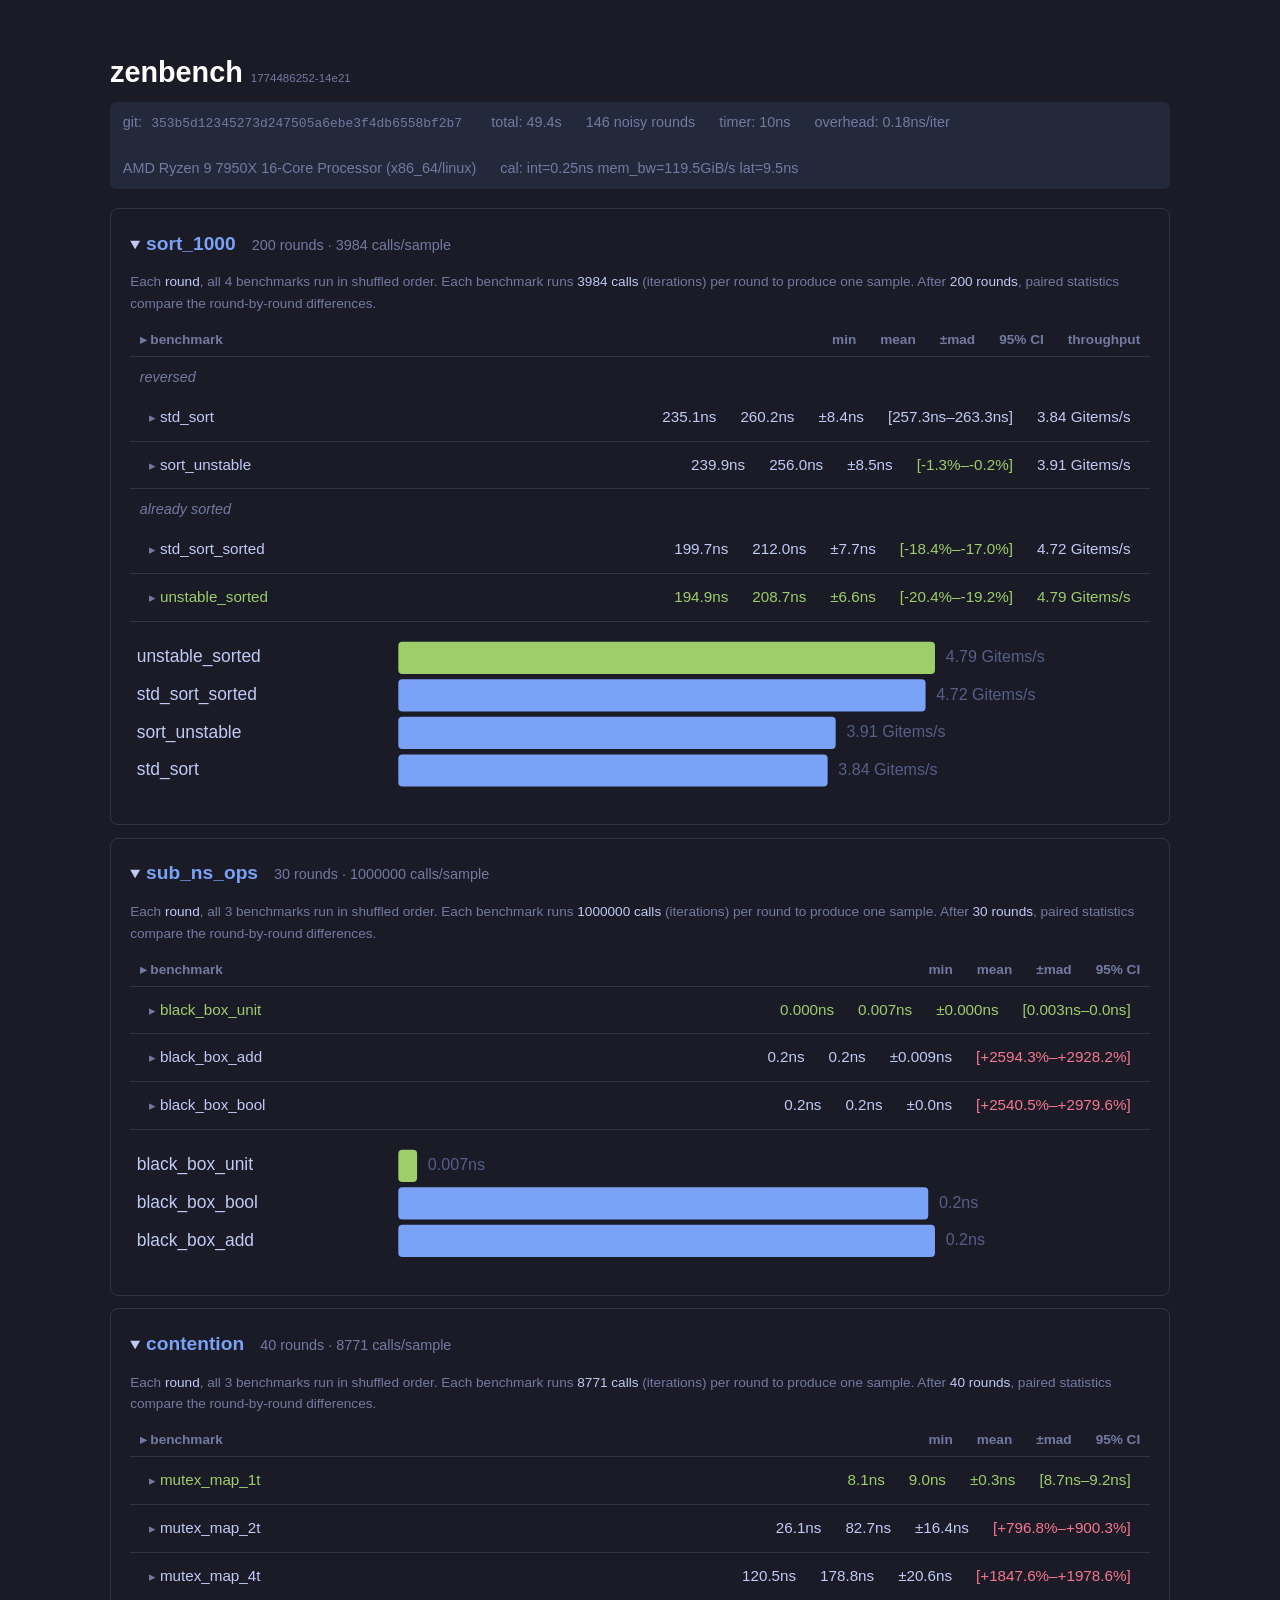
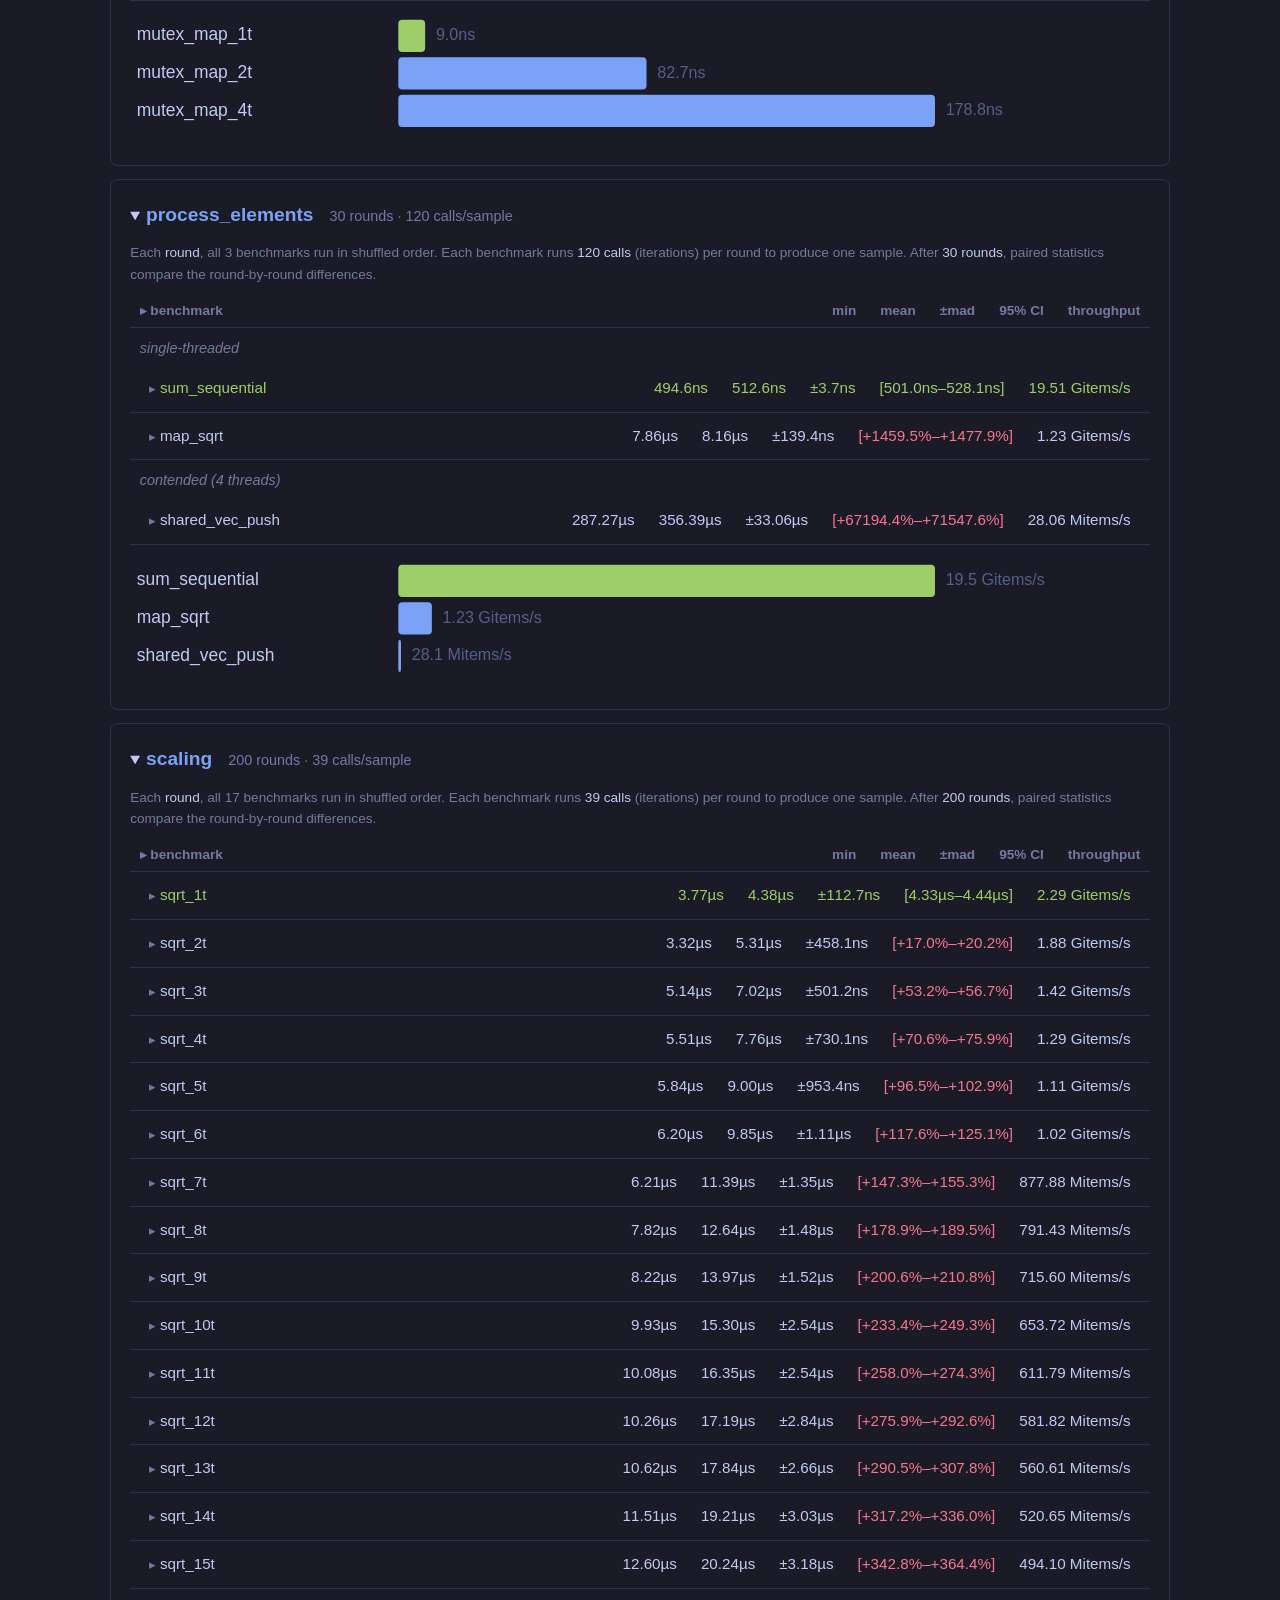
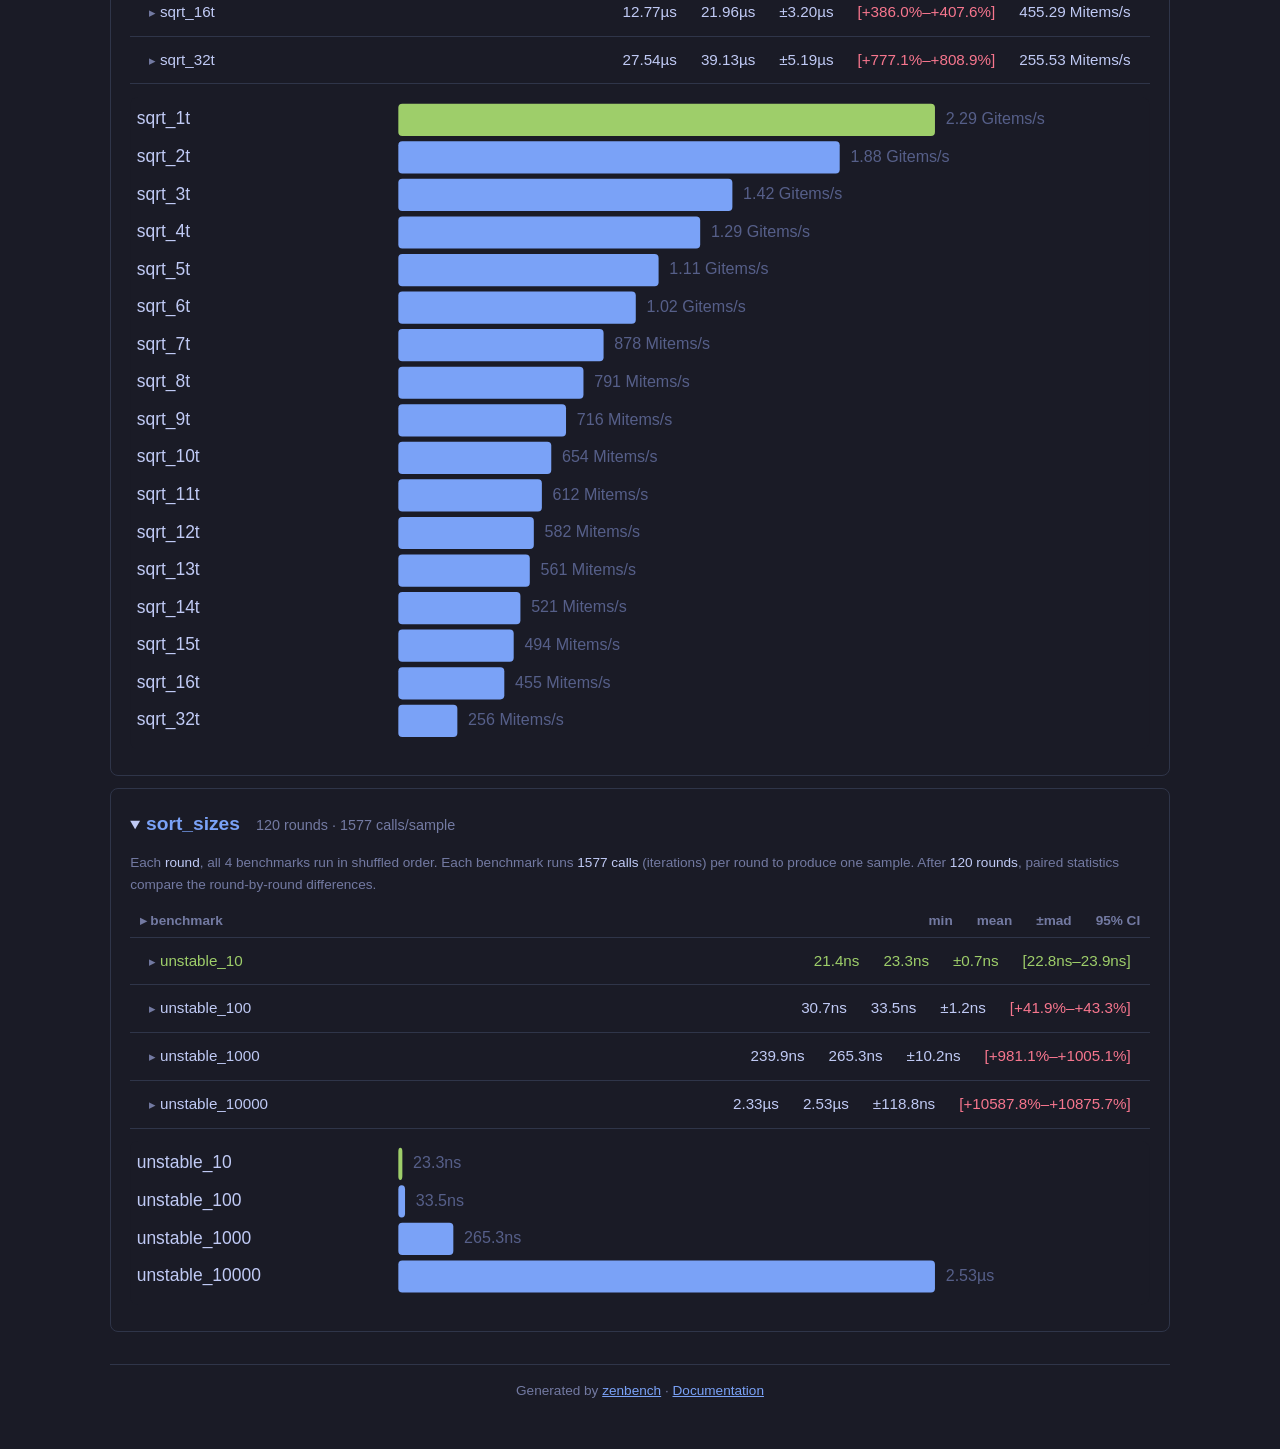
==== commit c8cb79fa: "docs: update example HTML report with clickable rows" ====
--- a/site/static/example-report.html
+++ b/site/static/example-report.html
@@ -22,9 +22,17 @@
   td { font-variant-numeric: tabular-nums; }
   .fastest td { color: var(--green); }
   .subgroup td { color: var(--dim); font-style: italic; font-size: 0.9rem; border-bottom: none; padding-top: 0.6rem; }
-  .detail-row td { padding: 0; border-bottom: none; }
-  .bench-detail { border: none; margin: 0; padding: 0.2rem 0 0.2rem 1rem; }
-  .bench-detail > summary { font-size: 0.85rem; color: var(--dim); padding: 0.2rem 0; }
+  .bench-detail { border: none; margin: 0; padding: 0; }
+  .bench-detail > summary { cursor: pointer; padding: 0.4rem 0.6rem; list-style: none; }
+  .bench-detail > summary::-webkit-details-marker { display: none; }
+  .bench-detail > summary::marker { display: none; content: ''; }
+  .bench-row { display: flex; gap: 1.5rem; align-items: baseline; }
+  .bench-row > span { white-space: nowrap; }
+  .bench-name { flex: 1; }
+  .bench-name::before { content: '▸ '; color: var(--dim); font-size: 0.8rem; }
+  details[open] > summary .bench-name::before { content: '▾ '; }
+  .fastest .bench-name { color: var(--green); }
+  .bench-header { font-weight: 600; color: var(--dim); font-size: 0.85rem; }
   .detail-grid { display: grid; grid-template-columns: repeat(auto-fill, minmax(240px, 1fr)); gap: 0.6rem; padding: 0.6rem 0; }
   .detail-section { background: var(--surface); border-radius: 6px; padding: 0.6rem 0.9rem; }
   .detail-table { margin: 0; }
@@ -43,38 +51,34 @@
 </style>
 </head>
 <body><div class="container">
-<h1>zenbench <small>1774479179-2c97a3</small></h1>
-<div class="header-meta"><span>git: <code>19b1a4a6329388f77193c46849ba233093f2092d</code></span><span>total: 67.8s</span><span>467 noisy rounds</span><span>timer: 10ns</span><span>overhead: 0.37ns/iter</span><span>AMD Ryzen 9 7950X 16-Core Processor (x86_64/linux)</span><span>cal: int=0.27ns mem_bw=95.6GiB/s lat=9.9ns</span></div>
-<details open><summary><h2>sort_1000</h2><span class="meta">200 rounds · 3831 calls/sample</span></summary>
-<p class="methodology">Each <strong>round</strong>, all 4 benchmarks run in shuffled order. Each benchmark runs <strong>3831 calls</strong> (iterations) per round to produce one sample. After <strong>200 rounds</strong>, paired statistics compare the round-by-round differences.</p>
-<table><tr><th>benchmark</th><th>min</th><th>mean</th><th>±mad</th><th>95% CI</th><th>throughput</th></tr>
+<h1>zenbench <small>1774486252-14e21</small></h1>
+<div class="header-meta"><span>git: <code>353b5d12345273d247505a6ebe3f4db6558bf2b7</code></span><span>total: 49.4s</span><span>146 noisy rounds</span><span>timer: 10ns</span><span>overhead: 0.18ns/iter</span><span>AMD Ryzen 9 7950X 16-Core Processor (x86_64/linux)</span><span>cal: int=0.25ns mem_bw=119.5GiB/s lat=9.5ns</span></div>
+<details open><summary><h2>sort_1000</h2><span class="meta">200 rounds · 3984 calls/sample</span></summary>
+<p class="methodology">Each <strong>round</strong>, all 4 benchmarks run in shuffled order. Each benchmark runs <strong>3984 calls</strong> (iterations) per round to produce one sample. After <strong>200 rounds</strong>, paired statistics compare the round-by-round differences.</p>
+<table><tr><td colspan="6"><div class="bench-row bench-header"><span class="bench-name">benchmark</span><span class="bench-min">min</span><span class="bench-mean">mean</span><span class="bench-mad">±mad</span><span class="bench-ci">95% CI</span><span class="bench-tp">throughput</span></div></td></tr>
 <tr class="subgroup"><td colspan="6">reversed</td></tr>
-<tr><td>std_sort</td><td>244.5ns</td><td>263.1ns</td><td>±6.7ns</td><td>[259.9ns–266.7ns]</td><td>3.80 Gitems/s</td></tr>
-<tr class="detail-row"><td colspan="6"><details class="bench-detail"><summary>std_sort — full details</summary>
-<div class="detail-grid">
-<div class="detail-section"><h4>Summary</h4><table class="detail-table"><tr><td>n</td><td>200</td></tr><tr><td>min</td><td>244.5ns</td></tr><tr><td>mean</td><td>263.1ns</td></tr><tr><td>median</td><td>254.4ns</td></tr><tr><td>max</td><td>408.1ns</td></tr><tr><td>MAD</td><td>6.7ns</td></tr><tr><td>std dev</td><td>25.0ns</td></tr><tr><td>CV</td><td>9.5% <span class="pill pill-dim">good</span></td></tr><tr><td>cold start</td><td>881.0ns</td></tr><tr><td>mean CI</td><td>[259.9ns – 266.7ns]</td></tr></table></div>
-</div>
-</details></td></tr>
-<tr><td>sort_unstable</td><td>241.1ns</td><td>257.9ns</td><td>±5.7ns</td><td><span style="color:#9ece6a">[-1.7%–-0.7%]</span></td><td>3.88 Gitems/s</td></tr>
-<tr class="detail-row"><td colspan="6"><details class="bench-detail"><summary>sort_unstable — full details</summary>
-<div class="detail-grid">
-<div class="detail-section"><h4>Summary</h4><table class="detail-table"><tr><td>n</td><td>200</td></tr><tr><td>min</td><td>241.1ns</td></tr><tr><td>mean</td><td>257.9ns</td></tr><tr><td>median</td><td>250.3ns</td></tr><tr><td>max</td><td>482.6ns</td></tr><tr><td>MAD</td><td>5.7ns</td></tr><tr><td>std dev</td><td>26.0ns</td></tr><tr><td>CV</td><td>10.1% <span class="pill pill-dim">good</span></td></tr><tr><td>cold start</td><td>321.0ns</td></tr><tr><td>mean CI</td><td>[254.7ns – 261.8ns]</td></tr></table></div>
-<div class="detail-section"><h4>vs Baseline</h4><table class="detail-table"><tr><td>change</td><td>-1.22%</td></tr><tr><td>significant</td><td><span class="pill pill-dim">no — within noise</span></td></tr><tr><td>effect size</td><td>d=-0.21 <span class="pill pill-dim">small</span></td></tr><tr><td>Wilcoxon p</td><td>0.0000</td></tr><tr><td>CI</td><td>[-4.4ns – -1.8ns]</td></tr><tr><td>drift</td><td>r=0.04 <span class="pill-green pill">stable — no systematic trend</span></td></tr><tr><td>samples</td><td>200</td></tr><tr><td>outliers removed</td><td>43</td></tr></table></div>
+<tr><td colspan="6"><details class="bench-detail"><summary><span class="bench-row"><span class="bench-name">std_sort</span><span class="bench-min">235.1ns</span><span class="bench-mean">260.2ns</span><span class="bench-mad">±8.4ns</span><span class="bench-ci">[257.3ns–263.3ns]</span><span class="bench-tp">3.84 Gitems/s</span></span></summary>
+<div class="detail-grid">
+<div class="detail-section"><h4>Summary</h4><table class="detail-table"><tr><td>n</td><td>200</td></tr><tr><td>min</td><td>235.1ns</td></tr><tr><td>mean</td><td>260.2ns</td></tr><tr><td>median</td><td>252.8ns</td></tr><tr><td>max</td><td>380.7ns</td></tr><tr><td>MAD</td><td>8.4ns</td></tr><tr><td>std dev</td><td>21.6ns</td></tr><tr><td>CV</td><td>8.3% <span class="pill pill-dim">good</span></td></tr><tr><td>cold start</td><td>1.67µs</td></tr><tr><td>mean CI</td><td>[257.3ns – 263.3ns]</td></tr></table></div>
+</div>
+</details></td></tr>
+<tr><td colspan="6"><details class="bench-detail"><summary><span class="bench-row"><span class="bench-name">sort_unstable</span><span class="bench-min">239.9ns</span><span class="bench-mean">256.0ns</span><span class="bench-mad">±8.5ns</span><span class="bench-ci"><span style="color:#9ece6a">[-1.3%–-0.2%]</span></span><span class="bench-tp">3.91 Gitems/s</span></span></summary>
+<div class="detail-grid">
+<div class="detail-section"><h4>Summary</h4><table class="detail-table"><tr><td>n</td><td>200</td></tr><tr><td>min</td><td>239.9ns</td></tr><tr><td>mean</td><td>256.0ns</td></tr><tr><td>median</td><td>250.1ns</td></tr><tr><td>max</td><td>430.6ns</td></tr><tr><td>MAD</td><td>8.5ns</td></tr><tr><td>std dev</td><td>21.8ns</td></tr><tr><td>CV</td><td>8.5% <span class="pill pill-dim">good</span></td></tr><tr><td>cold start</td><td>301.0ns</td></tr><tr><td>mean CI</td><td>[253.2ns – 259.2ns]</td></tr></table></div>
+<div class="detail-section"><h4>vs Baseline</h4><table class="detail-table"><tr><td>change</td><td>-0.74%</td></tr><tr><td>significant</td><td><span class="pill pill-dim">no — within noise</span></td></tr><tr><td>effect size</td><td>d=-0.19 <span class="pill pill-dim">negligible</span></td></tr><tr><td>Wilcoxon p</td><td>0.0024</td></tr><tr><td>CI</td><td>[-3.3ns – -0.5ns]</td></tr><tr><td>drift</td><td>r=0.06 <span class="pill-green pill">stable — no systematic trend</span></td></tr><tr><td>samples</td><td>200</td></tr><tr><td>outliers removed</td><td>36</td></tr></table></div>
 </div>
 </details></td></tr>
 <tr class="subgroup"><td colspan="6">already sorted</td></tr>
-<tr><td>std_sort_sorted</td><td>200.7ns</td><td>215.0ns</td><td>±4.6ns</td><td><span style="color:#9ece6a">[-18.5%–-17.7%]</span></td><td>4.65 Gitems/s</td></tr>
-<tr class="detail-row"><td colspan="6"><details class="bench-detail"><summary>std_sort_sorted — full details</summary>
-<div class="detail-grid">
-<div class="detail-section"><h4>Summary</h4><table class="detail-table"><tr><td>n</td><td>200</td></tr><tr><td>min</td><td>200.7ns</td></tr><tr><td>mean</td><td>215.0ns</td></tr><tr><td>median</td><td>207.2ns</td></tr><tr><td>max</td><td>470.7ns</td></tr><tr><td>MAD</td><td>4.6ns</td></tr><tr><td>std dev</td><td>29.3ns</td></tr><tr><td>CV</td><td>13.6% <span class="pill pill-dim">good</span></td></tr><tr><td>cold start</td><td>311.0ns</td></tr><tr><td>mean CI</td><td>[211.4ns – 219.5ns]</td></tr></table></div>
-<div class="detail-section"><h4>vs Baseline</h4><table class="detail-table"><tr><td>change</td><td>-18.12%</td></tr><tr><td>significant</td><td><span class="pill pill-green">yes — real difference</span></td></tr><tr><td>effect size</td><td>d=-5.38 <span class="pill pill-dim">large</span></td></tr><tr><td>Wilcoxon p</td><td>0.0000</td></tr><tr><td>CI</td><td>[-47.4ns – -45.3ns]</td></tr><tr><td>drift</td><td>r=0.08 <span class="pill-green pill">stable — no systematic trend</span></td></tr><tr><td>samples</td><td>200</td></tr><tr><td>outliers removed</td><td>40</td></tr></table></div>
-</div>
-</details></td></tr>
-<tr class="fastest"><td>unstable_sorted</td><td>197.4ns</td><td>207.7ns</td><td>±5.0ns</td><td><span style="color:#9ece6a">[-20.6%–-19.6%]</span></td><td>4.81 Gitems/s</td></tr>
-<tr class="detail-row"><td colspan="6"><details class="bench-detail"><summary>unstable_sorted — full details</summary>
-<div class="detail-grid">
-<div class="detail-section"><h4>Summary</h4><table class="detail-table"><tr><td>n</td><td>200</td></tr><tr><td>min</td><td>197.4ns</td></tr><tr><td>mean</td><td>207.7ns</td></tr><tr><td>median</td><td>202.4ns</td></tr><tr><td>max</td><td>322.5ns</td></tr><tr><td>MAD</td><td>5.0ns</td></tr><tr><td>std dev</td><td>15.9ns</td></tr><tr><td>CV</td><td>7.6% <span class="pill pill-dim">good</span></td></tr><tr><td>cold start</td><td>260.0ns</td></tr><tr><td>mean CI</td><td>[205.7ns – 210.1ns]</td></tr></table></div>
-<div class="detail-section"><h4>vs Baseline</h4><table class="detail-table"><tr><td>change</td><td>-20.10%</td></tr><tr><td>significant</td><td><span class="pill pill-green">yes — real difference</span></td></tr><tr><td>effect size</td><td>d=-7.14 <span class="pill pill-dim">large</span></td></tr><tr><td>Wilcoxon p</td><td>0.0000</td></tr><tr><td>CI</td><td>[-52.6ns – -50.1ns]</td></tr><tr><td>drift</td><td>r=0.02 <span class="pill-green pill">stable — no systematic trend</span></td></tr><tr><td>samples</td><td>200</td></tr><tr><td>outliers removed</td><td>37</td></tr></table></div>
+<tr><td colspan="6"><details class="bench-detail"><summary><span class="bench-row"><span class="bench-name">std_sort_sorted</span><span class="bench-min">199.7ns</span><span class="bench-mean">212.0ns</span><span class="bench-mad">±7.7ns</span><span class="bench-ci"><span style="color:#9ece6a">[-18.4%–-17.0%]</span></span><span class="bench-tp">4.72 Gitems/s</span></span></summary>
+<div class="detail-grid">
+<div class="detail-section"><h4>Summary</h4><table class="detail-table"><tr><td>n</td><td>200</td></tr><tr><td>min</td><td>199.7ns</td></tr><tr><td>mean</td><td>212.0ns</td></tr><tr><td>median</td><td>208.1ns</td></tr><tr><td>max</td><td>277.0ns</td></tr><tr><td>MAD</td><td>7.7ns</td></tr><tr><td>std dev</td><td>13.1ns</td></tr><tr><td>CV</td><td>6.2% <span class="pill pill-dim">good</span></td></tr><tr><td>cold start</td><td>290.0ns</td></tr><tr><td>mean CI</td><td>[210.3ns – 213.9ns]</td></tr></table></div>
+<div class="detail-section"><h4>vs Baseline</h4><table class="detail-table"><tr><td>change</td><td>-17.71%</td></tr><tr><td>significant</td><td><span class="pill pill-green">yes — real difference</span></td></tr><tr><td>effect size</td><td>d=-4.15 <span class="pill pill-dim">large</span></td></tr><tr><td>Wilcoxon p</td><td>0.0000</td></tr><tr><td>CI</td><td>[-47.1ns – -43.5ns]</td></tr><tr><td>drift</td><td>r=0.08 <span class="pill-green pill">stable — no systematic trend</span></td></tr><tr><td>samples</td><td>200</td></tr><tr><td>outliers removed</td><td>23</td></tr></table></div>
+</div>
+</details></td></tr>
+<tr class="fastest"><td colspan="6"><details class="bench-detail"><summary><span class="bench-row"><span class="bench-name">unstable_sorted</span><span class="bench-min">194.9ns</span><span class="bench-mean">208.7ns</span><span class="bench-mad">±6.6ns</span><span class="bench-ci"><span style="color:#9ece6a">[-20.4%–-19.2%]</span></span><span class="bench-tp">4.79 Gitems/s</span></span></summary>
+<div class="detail-grid">
+<div class="detail-section"><h4>Summary</h4><table class="detail-table"><tr><td>n</td><td>200</td></tr><tr><td>min</td><td>194.9ns</td></tr><tr><td>mean</td><td>208.7ns</td></tr><tr><td>median</td><td>202.2ns</td></tr><tr><td>max</td><td>302.8ns</td></tr><tr><td>MAD</td><td>6.6ns</td></tr><tr><td>std dev</td><td>18.4ns</td></tr><tr><td>CV</td><td>8.8% <span class="pill pill-dim">good</span></td></tr><tr><td>cold start</td><td>251.0ns</td></tr><tr><td>mean CI</td><td>[206.3ns – 211.4ns]</td></tr></table></div>
+<div class="detail-section"><h4>vs Baseline</h4><table class="detail-table"><tr><td>change</td><td>-19.83%</td></tr><tr><td>significant</td><td><span class="pill pill-green">yes — real difference</span></td></tr><tr><td>effect size</td><td>d=-4.99 <span class="pill pill-dim">large</span></td></tr><tr><td>Wilcoxon p</td><td>0.0000</td></tr><tr><td>CI</td><td>[-52.0ns – -49.0ns]</td></tr><tr><td>drift</td><td>r=0.03 <span class="pill-green pill">stable — no systematic trend</span></td></tr><tr><td>samples</td><td>200</td></tr><tr><td>outliers removed</td><td>37</td></tr></table></div>
 </div>
 </details></td></tr>
 </table>
@@ -88,39 +92,36 @@
 <rect width="100%" height="100%" fill="#1a1b26" rx="6"/>
   <text x="5" y="17" dominant-baseline="middle">unstable_sorted</text>
 <rect class="bar-fastest" x="200" y="5" width="400" height="24" rx="3"/>
-<text class="value" x="608" y="17" dominant-baseline="middle">4.81 Gitems/s</text>
+<text class="value" x="608" y="17" dominant-baseline="middle">4.79 Gitems/s</text>
   <text x="5" y="45" dominant-baseline="middle">std_sort_sorted</text>
-<rect class="bar" x="200" y="33" width="386" height="24" rx="3"/>
-<text class="value" x="594" y="45" dominant-baseline="middle">4.65 Gitems/s</text>
+<rect class="bar" x="200" y="33" width="393" height="24" rx="3"/>
+<text class="value" x="601" y="45" dominant-baseline="middle">4.72 Gitems/s</text>
   <text x="5" y="73" dominant-baseline="middle">sort_unstable</text>
-<rect class="bar" x="200" y="61" width="322" height="24" rx="3"/>
-<text class="value" x="530" y="73" dominant-baseline="middle">3.88 Gitems/s</text>
+<rect class="bar" x="200" y="61" width="326" height="24" rx="3"/>
+<text class="value" x="534" y="73" dominant-baseline="middle">3.91 Gitems/s</text>
   <text x="5" y="101" dominant-baseline="middle">std_sort</text>
-<rect class="bar" x="200" y="89" width="315" height="24" rx="3"/>
-<text class="value" x="523" y="101" dominant-baseline="middle">3.80 Gitems/s</text>
-</svg>
-</details>
-<details open><summary><h2>sub_ns_ops</h2><span class="meta">200 rounds · 1000000 calls/sample</span></summary>
-<p class="methodology">Each <strong>round</strong>, all 3 benchmarks run in shuffled order. Each benchmark runs <strong>1000000 calls</strong> (iterations) per round to produce one sample. After <strong>200 rounds</strong>, paired statistics compare the round-by-round differences.</p>
-<table><tr><th>benchmark</th><th>min</th><th>mean</th><th>±mad</th><th>95% CI</th></tr>
-<tr class="fastest"><td>black_box_unit</td><td>0.000ns</td><td>0.003ns</td><td>±0.000ns</td><td>[0.000ns–0.009ns]</td></tr>
-<tr class="detail-row"><td colspan="5"><details class="bench-detail"><summary>black_box_unit — full details</summary>
-<div class="detail-grid">
-<div class="detail-section"><h4>Summary</h4><table class="detail-table"><tr><td>n</td><td>200</td></tr><tr><td>min</td><td>0.000ns</td></tr><tr><td>mean</td><td>0.003ns</td></tr><tr><td>median</td><td>0.000ns</td></tr><tr><td>max</td><td>0.6ns</td></tr><tr><td>MAD</td><td>0.000ns</td></tr><tr><td>std dev</td><td>0.0ns</td></tr><tr><td>CV</td><td>1413.8% <span class="pill pill-red">very noisy — try a quieter system</span></td></tr><tr><td>cold start</td><td>20.0ns</td></tr><tr><td>mean CI</td><td>[0.000ns – 0.009ns]</td></tr></table></div>
-</div>
-</details></td></tr>
-<tr><td>black_box_add</td><td>0.000ns</td><td>0.0ns</td><td>±0.010ns</td><td><span style="color:#f7768e">[+410.9%–+997.7%]</span></td></tr>
-<tr class="detail-row"><td colspan="5"><details class="bench-detail"><summary>black_box_add — full details</summary>
-<div class="detail-grid">
-<div class="detail-section"><h4>Summary</h4><table class="detail-table"><tr><td>n</td><td>200</td></tr><tr><td>min</td><td>0.000ns</td></tr><tr><td>mean</td><td>0.0ns</td></tr><tr><td>median</td><td>0.007ns</td></tr><tr><td>max</td><td>0.4ns</td></tr><tr><td>MAD</td><td>0.010ns</td></tr><tr><td>std dev</td><td>0.1ns</td></tr><tr><td>CV</td><td>254.5% <span class="pill pill-red">very noisy — try a quieter system</span></td></tr><tr><td>cold start</td><td>20.0ns</td></tr><tr><td>mean CI</td><td>[0.0ns – 0.0ns]</td></tr></table></div>
-<div class="detail-section"><h4>vs Baseline</h4><table class="detail-table"><tr><td>change</td><td>+691.74%</td></tr><tr><td>significant</td><td><span class="pill pill-green">yes — real difference</span></td></tr><tr><td>effect size</td><td>d=0.40 <span class="pill pill-dim">small</span></td></tr><tr><td>Wilcoxon p</td><td>0.0000</td></tr><tr><td>CI</td><td>[0.0ns – 0.0ns]</td></tr><tr><td>drift</td><td>r=-0.05 <span class="pill-green pill">stable — no systematic trend</span></td></tr><tr><td>samples</td><td>200</td></tr><tr><td>outliers removed</td><td>0</td></tr></table></div>
-</div>
-</details></td></tr>
-<tr><td>black_box_bool</td><td>0.000ns</td><td>0.0ns</td><td>±0.0ns</td><td><span style="color:#f7768e">[+446.8%–+948.1%]</span></td></tr>
-<tr class="detail-row"><td colspan="5"><details class="bench-detail"><summary>black_box_bool — full details</summary>
-<div class="detail-grid">
-<div class="detail-section"><h4>Summary</h4><table class="detail-table"><tr><td>n</td><td>200</td></tr><tr><td>min</td><td>0.000ns</td></tr><tr><td>mean</td><td>0.0ns</td></tr><tr><td>median</td><td>0.010ns</td></tr><tr><td>max</td><td>0.3ns</td></tr><tr><td>MAD</td><td>0.0ns</td></tr><tr><td>std dev</td><td>0.1ns</td></tr><tr><td>CV</td><td>216.4% <span class="pill pill-red">very noisy — try a quieter system</span></td></tr><tr><td>cold start</td><td>30.0ns</td></tr><tr><td>mean CI</td><td>[0.0ns – 0.0ns]</td></tr></table></div>
-<div class="detail-section"><h4>vs Baseline</h4><table class="detail-table"><tr><td>change</td><td>+691.67%</td></tr><tr><td>significant</td><td><span class="pill pill-green">yes — real difference</span></td></tr><tr><td>effect size</td><td>d=0.44 <span class="pill pill-dim">small</span></td></tr><tr><td>Wilcoxon p</td><td>0.0000</td></tr><tr><td>CI</td><td>[0.0ns – 0.0ns]</td></tr><tr><td>drift</td><td>r=-0.01 <span class="pill-green pill">stable — no systematic trend</span></td></tr><tr><td>samples</td><td>200</td></tr><tr><td>outliers removed</td><td>0</td></tr></table></div>
+<rect class="bar" x="200" y="89" width="320" height="24" rx="3"/>
+<text class="value" x="528" y="101" dominant-baseline="middle">3.84 Gitems/s</text>
+</svg>
+</details>
+<details open><summary><h2>sub_ns_ops</h2><span class="meta">30 rounds · 1000000 calls/sample</span></summary>
+<p class="methodology">Each <strong>round</strong>, all 3 benchmarks run in shuffled order. Each benchmark runs <strong>1000000 calls</strong> (iterations) per round to produce one sample. After <strong>30 rounds</strong>, paired statistics compare the round-by-round differences.</p>
+<table><tr><td colspan="5"><div class="bench-row bench-header"><span class="bench-name">benchmark</span><span class="bench-min">min</span><span class="bench-mean">mean</span><span class="bench-mad">±mad</span><span class="bench-ci">95% CI</span></div></td></tr>
+<tr class="fastest"><td colspan="5"><details class="bench-detail"><summary><span class="bench-row"><span class="bench-name">black_box_unit</span><span class="bench-min">0.000ns</span><span class="bench-mean">0.007ns</span><span class="bench-mad">±0.000ns</span><span class="bench-ci">[0.003ns–0.0ns]</span></span></summary>
+<div class="detail-grid">
+<div class="detail-section"><h4>Summary</h4><table class="detail-table"><tr><td>n</td><td>30</td></tr><tr><td>min</td><td>0.000ns</td></tr><tr><td>mean</td><td>0.007ns</td></tr><tr><td>median</td><td>0.000ns</td></tr><tr><td>max</td><td>0.0ns</td></tr><tr><td>MAD</td><td>0.000ns</td></tr><tr><td>std dev</td><td>0.0ns</td></tr><tr><td>CV</td><td>157.1% <span class="pill pill-red">very noisy — try a quieter system</span></td></tr><tr><td>cold start</td><td>140.0ns</td></tr><tr><td>mean CI</td><td>[0.003ns – 0.0ns]</td></tr></table></div>
+</div>
+</details></td></tr>
+<tr><td colspan="5"><details class="bench-detail"><summary><span class="bench-row"><span class="bench-name">black_box_add</span><span class="bench-min">0.2ns</span><span class="bench-mean">0.2ns</span><span class="bench-mad">±0.009ns</span><span class="bench-ci"><span style="color:#f7768e">[+2594.3%–+2928.2%]</span></span></span></summary>
+<div class="detail-grid">
+<div class="detail-section"><h4>Summary</h4><table class="detail-table"><tr><td>n</td><td>30</td></tr><tr><td>min</td><td>0.2ns</td></tr><tr><td>mean</td><td>0.2ns</td></tr><tr><td>median</td><td>0.2ns</td></tr><tr><td>max</td><td>0.3ns</td></tr><tr><td>MAD</td><td>0.009ns</td></tr><tr><td>std dev</td><td>0.0ns</td></tr><tr><td>CV</td><td>18.0% <span class="pill pill-yellow">noisy</span></td></tr><tr><td>cold start</td><td>10.0ns</td></tr><tr><td>mean CI</td><td>[0.2ns – 0.2ns]</td></tr></table></div>
+<div class="detail-section"><h4>vs Baseline</h4><table class="detail-table"><tr><td>change</td><td>+2747.08%</td></tr><tr><td>significant</td><td><span class="pill pill-green">yes — real difference</span></td></tr><tr><td>effect size</td><td>d=7.24 <span class="pill pill-dim">large</span></td></tr><tr><td>Wilcoxon p</td><td>0.0000</td></tr><tr><td>CI</td><td>[0.2ns – 0.2ns]</td></tr><tr><td>drift</td><td>r=0.07 <span class="pill-green pill">stable — no systematic trend</span></td></tr><tr><td>samples</td><td>30</td></tr><tr><td>outliers removed</td><td>0</td></tr></table></div>
+</div>
+</details></td></tr>
+<tr><td colspan="5"><details class="bench-detail"><summary><span class="bench-row"><span class="bench-name">black_box_bool</span><span class="bench-min">0.2ns</span><span class="bench-mean">0.2ns</span><span class="bench-mad">±0.0ns</span><span class="bench-ci"><span style="color:#f7768e">[+2540.5%–+2979.6%]</span></span></span></summary>
+<div class="detail-grid">
+<div class="detail-section"><h4>Summary</h4><table class="detail-table"><tr><td>n</td><td>30</td></tr><tr><td>min</td><td>0.2ns</td></tr><tr><td>mean</td><td>0.2ns</td></tr><tr><td>median</td><td>0.2ns</td></tr><tr><td>max</td><td>0.4ns</td></tr><tr><td>MAD</td><td>0.0ns</td></tr><tr><td>std dev</td><td>0.0ns</td></tr><tr><td>CV</td><td>22.3% <span class="pill pill-yellow">noisy</span></td></tr><tr><td>cold start</td><td>20.0ns</td></tr><tr><td>mean CI</td><td>[0.2ns – 0.2ns]</td></tr></table></div>
+<div class="detail-section"><h4>vs Baseline</h4><table class="detail-table"><tr><td>change</td><td>+2715.64%</td></tr><tr><td>significant</td><td><span class="pill pill-green">yes — real difference</span></td></tr><tr><td>effect size</td><td>d=5.93 <span class="pill pill-dim">large</span></td></tr><tr><td>Wilcoxon p</td><td>0.0000</td></tr><tr><td>CI</td><td>[0.2ns – 0.2ns]</td></tr><tr><td>drift</td><td>r=0.08 <span class="pill-green pill">stable — no systematic trend</span></td></tr><tr><td>samples</td><td>30</td></tr><tr><td>outliers removed</td><td>0</td></tr></table></div>
 </div>
 </details></td></tr>
 </table>
@@ -133,39 +134,36 @@
 </style>
 <rect width="100%" height="100%" fill="#1a1b26" rx="6"/>
   <text x="5" y="17" dominant-baseline="middle">black_box_unit</text>
-<rect class="bar-fastest" x="200" y="5" width="50" height="24" rx="3"/>
-<text class="value" x="258" y="17" dominant-baseline="middle">0.003ns</text>
+<rect class="bar-fastest" x="200" y="5" width="14" height="24" rx="3"/>
+<text class="value" x="222" y="17" dominant-baseline="middle">0.007ns</text>
   <text x="5" y="45" dominant-baseline="middle">black_box_bool</text>
-<rect class="bar" x="200" y="33" width="399" height="24" rx="3"/>
-<text class="value" x="607" y="45" dominant-baseline="middle">0.0ns</text>
+<rect class="bar" x="200" y="33" width="395" height="24" rx="3"/>
+<text class="value" x="603" y="45" dominant-baseline="middle">0.2ns</text>
   <text x="5" y="73" dominant-baseline="middle">black_box_add</text>
 <rect class="bar" x="200" y="61" width="400" height="24" rx="3"/>
-<text class="value" x="608" y="73" dominant-baseline="middle">0.0ns</text>
-</svg>
-</details>
-<details open><summary><h2>contention</h2><span class="meta">30 rounds · 15384 calls/sample</span></summary>
-<p class="methodology">Each <strong>round</strong>, all 3 benchmarks run in shuffled order. Each benchmark runs <strong>15384 calls</strong> (iterations) per round to produce one sample. After <strong>30 rounds</strong>, paired statistics compare the round-by-round differences.</p>
-<table><tr><th>benchmark</th><th>min</th><th>mean</th><th>±mad</th><th>95% CI</th></tr>
-<tr class="fastest"><td>mutex_map_1t</td><td>7.6ns</td><td>8.4ns</td><td>±0.4ns</td><td>[8.0ns–9.0ns]</td></tr>
-<tr class="detail-row"><td colspan="5"><details class="bench-detail"><summary>mutex_map_1t — full details</summary>
-<div class="detail-grid">
-<div class="detail-section"><h4>Summary</h4><table class="detail-table"><tr><td>n</td><td>30</td></tr><tr><td>min</td><td>7.6ns</td></tr><tr><td>mean</td><td>8.4ns</td></tr><tr><td>median</td><td>8.0ns</td></tr><tr><td>max</td><td>14.5ns</td></tr><tr><td>MAD</td><td>0.4ns</td></tr><tr><td>std dev</td><td>1.4ns</td></tr><tr><td>CV</td><td>16.2% <span class="pill pill-yellow">noisy</span></td></tr><tr><td>cold start</td><td>12.54µs</td></tr><tr><td>mean CI</td><td>[8.0ns – 9.0ns]</td></tr></table></div>
+<text class="value" x="608" y="73" dominant-baseline="middle">0.2ns</text>
+</svg>
+</details>
+<details open><summary><h2>contention</h2><span class="meta">40 rounds · 8771 calls/sample</span></summary>
+<p class="methodology">Each <strong>round</strong>, all 3 benchmarks run in shuffled order. Each benchmark runs <strong>8771 calls</strong> (iterations) per round to produce one sample. After <strong>40 rounds</strong>, paired statistics compare the round-by-round differences.</p>
+<table><tr><td colspan="5"><div class="bench-row bench-header"><span class="bench-name">benchmark</span><span class="bench-min">min</span><span class="bench-mean">mean</span><span class="bench-mad">±mad</span><span class="bench-ci">95% CI</span></div></td></tr>
+<tr class="fastest"><td colspan="5"><details class="bench-detail"><summary><span class="bench-row"><span class="bench-name">mutex_map_1t</span><span class="bench-min">8.1ns</span><span class="bench-mean">9.0ns</span><span class="bench-mad">±0.3ns</span><span class="bench-ci">[8.7ns–9.2ns]</span></span></summary>
+<div class="detail-grid">
+<div class="detail-section"><h4>Summary</h4><table class="detail-table"><tr><td>n</td><td>40</td></tr><tr><td>min</td><td>8.1ns</td></tr><tr><td>mean</td><td>9.0ns</td></tr><tr><td>median</td><td>8.7ns</td></tr><tr><td>max</td><td>13.2ns</td></tr><tr><td>MAD</td><td>0.3ns</td></tr><tr><td>std dev</td><td>0.9ns</td></tr><tr><td>CV</td><td>9.7% <span class="pill pill-dim">good</span></td></tr><tr><td>cold start</td><td>12.41µs</td></tr><tr><td>mean CI</td><td>[8.7ns – 9.2ns]</td></tr></table></div>
 <div class="detail-section"><h4>Tags</h4><table class="detail-table"><tr><td>threads</td><td>1</td></tr></table></div>
 </div>
 </details></td></tr>
-<tr><td>mutex_map_2t</td><td>37.2ns</td><td>76.4ns</td><td>±13.6ns</td><td><span style="color:#f7768e">[+771.3%–+879.1%]</span></td></tr>
-<tr class="detail-row"><td colspan="5"><details class="bench-detail"><summary>mutex_map_2t — full details</summary>
-<div class="detail-grid">
-<div class="detail-section"><h4>Summary</h4><table class="detail-table"><tr><td>n</td><td>30</td></tr><tr><td>min</td><td>37.2ns</td></tr><tr><td>mean</td><td>76.4ns</td></tr><tr><td>median</td><td>77.5ns</td></tr><tr><td>max</td><td>108.5ns</td></tr><tr><td>MAD</td><td>13.6ns</td></tr><tr><td>std dev</td><td>14.3ns</td></tr><tr><td>CV</td><td>18.8% <span class="pill pill-yellow">noisy</span></td></tr><tr><td>cold start</td><td>64.78µs</td></tr><tr><td>mean CI</td><td>[71.2ns – 81.4ns]</td></tr></table></div>
-<div class="detail-section"><h4>vs Baseline</h4><table class="detail-table"><tr><td>change</td><td>+824.87%</td></tr><tr><td>significant</td><td><span class="pill pill-green">yes — real difference</span></td></tr><tr><td>effect size</td><td>d=7.80 <span class="pill pill-dim">large</span></td></tr><tr><td>Wilcoxon p</td><td>0.0000</td></tr><tr><td>CI</td><td>[64.9ns – 73.9ns]</td></tr><tr><td>drift</td><td>r=0.08 <span class="pill-green pill">stable — no systematic trend</span></td></tr><tr><td>samples</td><td>30</td></tr><tr><td>outliers removed</td><td>1</td></tr></table></div>
+<tr><td colspan="5"><details class="bench-detail"><summary><span class="bench-row"><span class="bench-name">mutex_map_2t</span><span class="bench-min">26.1ns</span><span class="bench-mean">82.7ns</span><span class="bench-mad">±16.4ns</span><span class="bench-ci"><span style="color:#f7768e">[+796.8%–+900.3%]</span></span></span></summary>
+<div class="detail-grid">
+<div class="detail-section"><h4>Summary</h4><table class="detail-table"><tr><td>n</td><td>40</td></tr><tr><td>min</td><td>26.1ns</td></tr><tr><td>mean</td><td>82.7ns</td></tr><tr><td>median</td><td>86.4ns</td></tr><tr><td>max</td><td>139.7ns</td></tr><tr><td>MAD</td><td>16.4ns</td></tr><tr><td>std dev</td><td>20.5ns</td></tr><tr><td>CV</td><td>24.8% <span class="pill pill-yellow">noisy</span></td></tr><tr><td>cold start</td><td>82.80µs</td></tr><tr><td>mean CI</td><td>[76.5ns – 88.9ns]</td></tr></table></div>
+<div class="detail-section"><h4>vs Baseline</h4><table class="detail-table"><tr><td>change</td><td>+849.43%</td></tr><tr><td>significant</td><td><span class="pill pill-green">yes — real difference</span></td></tr><tr><td>effect size</td><td>d=7.35 <span class="pill pill-dim">large</span></td></tr><tr><td>Wilcoxon p</td><td>0.0000</td></tr><tr><td>CI</td><td>[70.5ns – 79.7ns]</td></tr><tr><td>drift</td><td>r=-0.41 <span class="pill-yellow pill">later rounds faster — cache/branch predictor warming up</span></td></tr><tr><td>samples</td><td>40</td></tr><tr><td>outliers removed</td><td>3</td></tr></table></div>
 <div class="detail-section"><h4>Tags</h4><table class="detail-table"><tr><td>threads</td><td>2</td></tr></table></div>
 </div>
 </details></td></tr>
-<tr><td>mutex_map_4t</td><td>135.3ns</td><td>180.9ns</td><td>±14.2ns</td><td><span style="color:#f7768e">[+1999.1%–+2133.9%]</span></td></tr>
-<tr class="detail-row"><td colspan="5"><details class="bench-detail"><summary>mutex_map_4t — full details</summary>
-<div class="detail-grid">
-<div class="detail-section"><h4>Summary</h4><table class="detail-table"><tr><td>n</td><td>30</td></tr><tr><td>min</td><td>135.3ns</td></tr><tr><td>mean</td><td>180.9ns</td></tr><tr><td>median</td><td>181.1ns</td></tr><tr><td>max</td><td>219.5ns</td></tr><tr><td>MAD</td><td>14.2ns</td></tr><tr><td>std dev</td><td>18.2ns</td></tr><tr><td>CV</td><td>10.1% <span class="pill pill-dim">good</span></td></tr><tr><td>cold start</td><td>135.40µs</td></tr><tr><td>mean CI</td><td>[174.5ns – 187.3ns]</td></tr></table></div>
-<div class="detail-section"><h4>vs Baseline</h4><table class="detail-table"><tr><td>change</td><td>+2067.69%</td></tr><tr><td>significant</td><td><span class="pill pill-green">yes — real difference</span></td></tr><tr><td>effect size</td><td>d=14.98 <span class="pill pill-dim">large</span></td></tr><tr><td>Wilcoxon p</td><td>0.0000</td></tr><tr><td>CI</td><td>[168.3ns – 179.6ns]</td></tr><tr><td>drift</td><td>r=-0.25 <span class="pill-green pill">stable — no systematic trend</span></td></tr><tr><td>samples</td><td>30</td></tr><tr><td>outliers removed</td><td>1</td></tr></table></div>
+<tr><td colspan="5"><details class="bench-detail"><summary><span class="bench-row"><span class="bench-name">mutex_map_4t</span><span class="bench-min">120.5ns</span><span class="bench-mean">178.8ns</span><span class="bench-mad">±20.6ns</span><span class="bench-ci"><span style="color:#f7768e">[+1847.6%–+1978.6%]</span></span></span></summary>
+<div class="detail-grid">
+<div class="detail-section"><h4>Summary</h4><table class="detail-table"><tr><td>n</td><td>40</td></tr><tr><td>min</td><td>120.5ns</td></tr><tr><td>mean</td><td>178.8ns</td></tr><tr><td>median</td><td>181.4ns</td></tr><tr><td>max</td><td>208.5ns</td></tr><tr><td>MAD</td><td>20.6ns</td></tr><tr><td>std dev</td><td>20.8ns</td></tr><tr><td>CV</td><td>11.6% <span class="pill pill-dim">good</span></td></tr><tr><td>cold start</td><td>144.24µs</td></tr><tr><td>mean CI</td><td>[172.4ns – 185.0ns]</td></tr></table></div>
+<div class="detail-section"><h4>vs Baseline</h4><table class="detail-table"><tr><td>change</td><td>+1914.25%</td></tr><tr><td>significant</td><td><span class="pill pill-green">yes — real difference</span></td></tr><tr><td>effect size</td><td>d=12.88 <span class="pill pill-dim">large</span></td></tr><tr><td>Wilcoxon p</td><td>0.0000</td></tr><tr><td>CI</td><td>[165.4ns – 177.1ns]</td></tr><tr><td>drift</td><td>r=-0.14 <span class="pill-green pill">stable — no systematic trend</span></td></tr><tr><td>samples</td><td>40</td></tr><tr><td>outliers removed</td><td>1</td></tr></table></div>
 <div class="detail-section"><h4>Tags</h4><table class="detail-table"><tr><td>threads</td><td>4</td></tr></table></div>
 </div>
 </details></td></tr>
@@ -179,39 +177,36 @@
 </style>
 <rect width="100%" height="100%" fill="#1a1b26" rx="6"/>
   <text x="5" y="17" dominant-baseline="middle">mutex_map_1t</text>
-<rect class="bar-fastest" x="200" y="5" width="18" height="24" rx="3"/>
-<text class="value" x="226" y="17" dominant-baseline="middle">8.4ns</text>
+<rect class="bar-fastest" x="200" y="5" width="20" height="24" rx="3"/>
+<text class="value" x="228" y="17" dominant-baseline="middle">9.0ns</text>
   <text x="5" y="45" dominant-baseline="middle">mutex_map_2t</text>
-<rect class="bar" x="200" y="33" width="169" height="24" rx="3"/>
-<text class="value" x="377" y="45" dominant-baseline="middle">76.4ns</text>
+<rect class="bar" x="200" y="33" width="185" height="24" rx="3"/>
+<text class="value" x="393" y="45" dominant-baseline="middle">82.7ns</text>
   <text x="5" y="73" dominant-baseline="middle">mutex_map_4t</text>
 <rect class="bar" x="200" y="61" width="400" height="24" rx="3"/>
-<text class="value" x="608" y="73" dominant-baseline="middle">180.9ns</text>
-</svg>
-</details>
-<details open><summary><h2>process_elements</h2><span class="meta">30 rounds · 121 calls/sample</span></summary>
-<p class="methodology">Each <strong>round</strong>, all 3 benchmarks run in shuffled order. Each benchmark runs <strong>121 calls</strong> (iterations) per round to produce one sample. After <strong>30 rounds</strong>, paired statistics compare the round-by-round differences.</p>
-<table><tr><th>benchmark</th><th>min</th><th>mean</th><th>±mad</th><th>95% CI</th><th>throughput</th></tr>
+<text class="value" x="608" y="73" dominant-baseline="middle">178.8ns</text>
+</svg>
+</details>
+<details open><summary><h2>process_elements</h2><span class="meta">30 rounds · 120 calls/sample</span></summary>
+<p class="methodology">Each <strong>round</strong>, all 3 benchmarks run in shuffled order. Each benchmark runs <strong>120 calls</strong> (iterations) per round to produce one sample. After <strong>30 rounds</strong>, paired statistics compare the round-by-round differences.</p>
+<table><tr><td colspan="6"><div class="bench-row bench-header"><span class="bench-name">benchmark</span><span class="bench-min">min</span><span class="bench-mean">mean</span><span class="bench-mad">±mad</span><span class="bench-ci">95% CI</span><span class="bench-tp">throughput</span></div></td></tr>
 <tr class="subgroup"><td colspan="6">single-threaded</td></tr>
-<tr class="fastest"><td>sum_sequential</td><td>492.1ns</td><td>510.9ns</td><td>±3.8ns</td><td>[500.7ns–529.6ns]</td><td>19.57 Gitems/s</td></tr>
-<tr class="detail-row"><td colspan="6"><details class="bench-detail"><summary>sum_sequential — full details</summary>
-<div class="detail-grid">
-<div class="detail-section"><h4>Summary</h4><table class="detail-table"><tr><td>n</td><td>30</td></tr><tr><td>min</td><td>492.1ns</td></tr><tr><td>mean</td><td>510.9ns</td></tr><tr><td>median</td><td>501.0ns</td></tr><tr><td>max</td><td>759.8ns</td></tr><tr><td>MAD</td><td>3.8ns</td></tr><tr><td>std dev</td><td>47.5ns</td></tr><tr><td>CV</td><td>9.3% <span class="pill pill-dim">good</span></td></tr><tr><td>cold start</td><td>571.0ns</td></tr><tr><td>mean CI</td><td>[500.7ns – 529.6ns]</td></tr></table></div>
-</div>
-</details></td></tr>
-<tr><td>map_sqrt</td><td>7.86µs</td><td>8.05µs</td><td>±156.0ns</td><td><span style="color:#f7768e">[+1461.9%–+1476.8%]</span></td><td>1.24 Gitems/s</td></tr>
-<tr class="detail-row"><td colspan="6"><details class="bench-detail"><summary>map_sqrt — full details</summary>
-<div class="detail-grid">
-<div class="detail-section"><h4>Summary</h4><table class="detail-table"><tr><td>n</td><td>30</td></tr><tr><td>min</td><td>7.86µs</td></tr><tr><td>mean</td><td>8.05µs</td></tr><tr><td>median</td><td>8.04µs</td></tr><tr><td>max</td><td>8.48µs</td></tr><tr><td>MAD</td><td>156.0ns</td></tr><tr><td>std dev</td><td>149.4ns</td></tr><tr><td>CV</td><td>1.9% <span class="pill pill-green">excellent</span></td></tr><tr><td>cold start</td><td>8.71µs</td></tr><tr><td>mean CI</td><td>[8.00µs – 8.11µs]</td></tr></table></div>
-<div class="detail-section"><h4>vs Baseline</h4><table class="detail-table"><tr><td>change</td><td>+1469.36%</td></tr><tr><td>significant</td><td><span class="pill pill-green">yes — real difference</span></td></tr><tr><td>effect size</td><td>d=89.10 <span class="pill pill-dim">large</span></td></tr><tr><td>Wilcoxon p</td><td>0.0000</td></tr><tr><td>CI</td><td>[7.47µs – 7.55µs]</td></tr><tr><td>drift</td><td>r=0.02 <span class="pill-green pill">stable — no systematic trend</span></td></tr><tr><td>samples</td><td>30</td></tr><tr><td>outliers removed</td><td>2</td></tr></table></div>
+<tr class="fastest"><td colspan="6"><details class="bench-detail"><summary><span class="bench-row"><span class="bench-name">sum_sequential</span><span class="bench-min">494.6ns</span><span class="bench-mean">512.6ns</span><span class="bench-mad">±3.7ns</span><span class="bench-ci">[501.0ns–528.1ns]</span><span class="bench-tp">19.51 Gitems/s</span></span></summary>
+<div class="detail-grid">
+<div class="detail-section"><h4>Summary</h4><table class="detail-table"><tr><td>n</td><td>30</td></tr><tr><td>min</td><td>494.6ns</td></tr><tr><td>mean</td><td>512.6ns</td></tr><tr><td>median</td><td>499.8ns</td></tr><tr><td>max</td><td>667.8ns</td></tr><tr><td>MAD</td><td>3.7ns</td></tr><tr><td>std dev</td><td>39.6ns</td></tr><tr><td>CV</td><td>7.7% <span class="pill pill-dim">good</span></td></tr><tr><td>cold start</td><td>571.0ns</td></tr><tr><td>mean CI</td><td>[501.0ns – 528.1ns]</td></tr></table></div>
+</div>
+</details></td></tr>
+<tr><td colspan="6"><details class="bench-detail"><summary><span class="bench-row"><span class="bench-name">map_sqrt</span><span class="bench-min">7.86µs</span><span class="bench-mean">8.16µs</span><span class="bench-mad">±139.4ns</span><span class="bench-ci"><span style="color:#f7768e">[+1459.5%–+1477.9%]</span></span><span class="bench-tp">1.23 Gitems/s</span></span></summary>
+<div class="detail-grid">
+<div class="detail-section"><h4>Summary</h4><table class="detail-table"><tr><td>n</td><td>30</td></tr><tr><td>min</td><td>7.86µs</td></tr><tr><td>mean</td><td>8.16µs</td></tr><tr><td>median</td><td>8.06µs</td></tr><tr><td>max</td><td>10.79µs</td></tr><tr><td>MAD</td><td>139.4ns</td></tr><tr><td>std dev</td><td>521.2ns</td></tr><tr><td>CV</td><td>6.4% <span class="pill pill-dim">good</span></td></tr><tr><td>cold start</td><td>8.73µs</td></tr><tr><td>mean CI</td><td>[8.03µs – 8.37µs]</td></tr></table></div>
+<div class="detail-section"><h4>vs Baseline</h4><table class="detail-table"><tr><td>change</td><td>+1468.55%</td></tr><tr><td>significant</td><td><span class="pill pill-green">yes — real difference</span></td></tr><tr><td>effect size</td><td>d=86.14 <span class="pill pill-dim">large</span></td></tr><tr><td>Wilcoxon p</td><td>0.0000</td></tr><tr><td>CI</td><td>[7.48µs – 7.57µs]</td></tr><tr><td>drift</td><td>r=-0.31 <span class="pill-yellow pill">later rounds faster — cache/branch predictor warming up</span></td></tr><tr><td>samples</td><td>30</td></tr><tr><td>outliers removed</td><td>3</td></tr></table></div>
 </div>
 </details></td></tr>
 <tr class="subgroup"><td colspan="6">contended (4 threads)</td></tr>
-<tr><td>shared_vec_push</td><td>269.86µs</td><td>320.10µs</td><td>±34.01µs</td><td><span style="color:#f7768e">[+60190.8%–+65092.8%]</span></td><td>31.24 Mitems/s</td></tr>
-<tr class="detail-row"><td colspan="6"><details class="bench-detail"><summary>shared_vec_push — full details</summary>
-<div class="detail-grid">
-<div class="detail-section"><h4>Summary</h4><table class="detail-table"><tr><td>n</td><td>30</td></tr><tr><td>min</td><td>269.86µs</td></tr><tr><td>mean</td><td>320.10µs</td></tr><tr><td>median</td><td>315.08µs</td></tr><tr><td>max</td><td>395.64µs</td></tr><tr><td>MAD</td><td>34.01µs</td></tr><tr><td>std dev</td><td>35.27µs</td></tr><tr><td>CV</td><td>11.0% <span class="pill pill-dim">good</span></td></tr><tr><td>cold start</td><td>143.66µs</td></tr><tr><td>mean CI</td><td>[308.05µs – 333.10µs]</td></tr></table></div>
-<div class="detail-section"><h4>vs Baseline</h4><table class="detail-table"><tr><td>change</td><td>+62550.39%</td></tr><tr><td>significant</td><td><span class="pill pill-green">yes — real difference</span></td></tr><tr><td>effect size</td><td>d=12.82 <span class="pill pill-dim">large</span></td></tr><tr><td>Wilcoxon p</td><td>0.0000</td></tr><tr><td>CI</td><td>[307.54µs – 332.58µs]</td></tr><tr><td>drift</td><td>r=-0.36 <span class="pill-yellow pill">later rounds faster — cache/branch predictor warming up</span></td></tr><tr><td>samples</td><td>30</td></tr><tr><td>outliers removed</td><td>0</td></tr></table></div>
+<tr><td colspan="6"><details class="bench-detail"><summary><span class="bench-row"><span class="bench-name">shared_vec_push</span><span class="bench-min">287.27µs</span><span class="bench-mean">356.39µs</span><span class="bench-mad">±33.06µs</span><span class="bench-ci"><span style="color:#f7768e">[+67194.4%–+71547.6%]</span></span><span class="bench-tp">28.06 Mitems/s</span></span></summary>
+<div class="detail-grid">
+<div class="detail-section"><h4>Summary</h4><table class="detail-table"><tr><td>n</td><td>30</td></tr><tr><td>min</td><td>287.27µs</td></tr><tr><td>mean</td><td>356.39µs</td></tr><tr><td>median</td><td>360.76µs</td></tr><tr><td>max</td><td>403.50µs</td></tr><tr><td>MAD</td><td>33.06µs</td></tr><tr><td>std dev</td><td>31.81µs</td></tr><tr><td>CV</td><td>8.9% <span class="pill pill-dim">good</span></td></tr><tr><td>cold start</td><td>136.33µs</td></tr><tr><td>mean CI</td><td>[344.91µs – 367.23µs]</td></tr></table></div>
+<div class="detail-section"><h4>vs Baseline</h4><table class="detail-table"><tr><td>change</td><td>+69431.98%</td></tr><tr><td>significant</td><td><span class="pill pill-green">yes — real difference</span></td></tr><tr><td>effect size</td><td>d=15.82 <span class="pill pill-dim">large</span></td></tr><tr><td>Wilcoxon p</td><td>0.0000</td></tr><tr><td>CI</td><td>[344.41µs – 366.72µs]</td></tr><tr><td>drift</td><td>r=0.19 <span class="pill-green pill">stable — no systematic trend</span></td></tr><tr><td>samples</td><td>30</td></tr><tr><td>outliers removed</td><td>0</td></tr></table></div>
 <div class="detail-section"><h4>Tags</h4><table class="detail-table"><tr><td>threads</td><td>4</td></tr></table></div>
 </div>
 </details></td></tr>
@@ -226,150 +221,133 @@
 <rect width="100%" height="100%" fill="#1a1b26" rx="6"/>
   <text x="5" y="17" dominant-baseline="middle">sum_sequential</text>
 <rect class="bar-fastest" x="200" y="5" width="400" height="24" rx="3"/>
-<text class="value" x="608" y="17" dominant-baseline="middle">19.6 Gitems/s</text>
+<text class="value" x="608" y="17" dominant-baseline="middle">19.5 Gitems/s</text>
   <text x="5" y="45" dominant-baseline="middle">map_sqrt</text>
 <rect class="bar" x="200" y="33" width="25" height="24" rx="3"/>
-<text class="value" x="233" y="45" dominant-baseline="middle">1.24 Gitems/s</text>
+<text class="value" x="233" y="45" dominant-baseline="middle">1.23 Gitems/s</text>
   <text x="5" y="73" dominant-baseline="middle">shared_vec_push</text>
 <rect class="bar" x="200" y="61" width="2" height="24" rx="3"/>
-<text class="value" x="210" y="73" dominant-baseline="middle">31.2 Mitems/s</text>
-</svg>
-</details>
-<details open><summary><h2>scaling</h2><span class="meta">200 rounds · 44 calls/sample</span></summary>
-<p class="methodology">Each <strong>round</strong>, all 17 benchmarks run in shuffled order. Each benchmark runs <strong>44 calls</strong> (iterations) per round to produce one sample. After <strong>200 rounds</strong>, paired statistics compare the round-by-round differences.</p>
-<table><tr><th>benchmark</th><th>min</th><th>mean</th><th>±mad</th><th>95% CI</th><th>throughput</th></tr>
-<tr class="fastest"><td>sqrt_1t</td><td>3.95µs</td><td>4.46µs</td><td>±145.0ns</td><td>[4.41µs–4.53µs]</td><td>2.24 Gitems/s</td></tr>
-<tr class="detail-row"><td colspan="6"><details class="bench-detail"><summary>sqrt_1t — full details</summary>
-<div class="detail-grid">
-<div class="detail-section"><h4>Summary</h4><table class="detail-table"><tr><td>n</td><td>200</td></tr><tr><td>min</td><td>3.95µs</td></tr><tr><td>mean</td><td>4.46µs</td></tr><tr><td>median</td><td>4.33µs</td></tr><tr><td>max</td><td>8.54µs</td></tr><tr><td>MAD</td><td>145.0ns</td></tr><tr><td>std dev</td><td>466.2ns</td></tr><tr><td>CV</td><td>10.4% <span class="pill pill-dim">good</span></td></tr><tr><td>cold start</td><td>12.76µs</td></tr><tr><td>mean CI</td><td>[4.41µs – 4.53µs]</td></tr></table></div>
+<text class="value" x="210" y="73" dominant-baseline="middle">28.1 Mitems/s</text>
+</svg>
+</details>
+<details open><summary><h2>scaling</h2><span class="meta">200 rounds · 39 calls/sample</span></summary>
+<p class="methodology">Each <strong>round</strong>, all 17 benchmarks run in shuffled order. Each benchmark runs <strong>39 calls</strong> (iterations) per round to produce one sample. After <strong>200 rounds</strong>, paired statistics compare the round-by-round differences.</p>
+<table><tr><td colspan="6"><div class="bench-row bench-header"><span class="bench-name">benchmark</span><span class="bench-min">min</span><span class="bench-mean">mean</span><span class="bench-mad">±mad</span><span class="bench-ci">95% CI</span><span class="bench-tp">throughput</span></div></td></tr>
+<tr class="fastest"><td colspan="6"><details class="bench-detail"><summary><span class="bench-row"><span class="bench-name">sqrt_1t</span><span class="bench-min">3.77µs</span><span class="bench-mean">4.38µs</span><span class="bench-mad">±112.7ns</span><span class="bench-ci">[4.33µs–4.44µs]</span><span class="bench-tp">2.29 Gitems/s</span></span></summary>
+<div class="detail-grid">
+<div class="detail-section"><h4>Summary</h4><table class="detail-table"><tr><td>n</td><td>200</td></tr><tr><td>min</td><td>3.77µs</td></tr><tr><td>mean</td><td>4.38µs</td></tr><tr><td>median</td><td>4.29µs</td></tr><tr><td>max</td><td>7.76µs</td></tr><tr><td>MAD</td><td>112.7ns</td></tr><tr><td>std dev</td><td>398.6ns</td></tr><tr><td>CV</td><td>9.1% <span class="pill pill-dim">good</span></td></tr><tr><td>cold start</td><td>14.28µs</td></tr><tr><td>mean CI</td><td>[4.33µs – 4.44µs]</td></tr></table></div>
 <div class="detail-section"><h4>Tags</h4><table class="detail-table"><tr><td>threads</td><td>1</td></tr></table></div>
 </div>
 </details></td></tr>
-<tr><td>sqrt_2t</td><td>3.99µs</td><td>5.24µs</td><td>±438.2ns</td><td><span style="color:#f7768e">[+14.7%–+18.1%]</span></td><td>1.91 Gitems/s</td></tr>
-<tr class="detail-row"><td colspan="6"><details class="bench-detail"><summary>sqrt_2t — full details</summary>
-<div class="detail-grid">
-<div class="detail-section"><h4>Summary</h4><table class="detail-table"><tr><td>n</td><td>200</td></tr><tr><td>min</td><td>3.99µs</td></tr><tr><td>mean</td><td>5.24µs</td></tr><tr><td>median</td><td>5.10µs</td></tr><tr><td>max</td><td>10.16µs</td></tr><tr><td>MAD</td><td>438.2ns</td></tr><tr><td>std dev</td><td>714.6ns</td></tr><tr><td>CV</td><td>13.6% <span class="pill pill-dim">good</span></td></tr><tr><td>cold start</td><td>67.41µs</td></tr><tr><td>mean CI</td><td>[5.15µs – 5.34µs]</td></tr></table></div>
-<div class="detail-section"><h4>vs Baseline</h4><table class="detail-table"><tr><td>change</td><td>+16.39%</td></tr><tr><td>significant</td><td><span class="pill pill-green">yes — real difference</span></td></tr><tr><td>effect size</td><td>d=1.86 <span class="pill pill-dim">large</span></td></tr><tr><td>Wilcoxon p</td><td>0.0000</td></tr><tr><td>CI</td><td>[648.2ns – 799.2ns]</td></tr><tr><td>drift</td><td>r=-0.09 <span class="pill-green pill">stable — no systematic trend</span></td></tr><tr><td>samples</td><td>200</td></tr><tr><td>outliers removed</td><td>12</td></tr></table></div>
+<tr><td colspan="6"><details class="bench-detail"><summary><span class="bench-row"><span class="bench-name">sqrt_2t</span><span class="bench-min">3.32µs</span><span class="bench-mean">5.31µs</span><span class="bench-mad">±458.1ns</span><span class="bench-ci"><span style="color:#f7768e">[+17.0%–+20.2%]</span></span><span class="bench-tp">1.88 Gitems/s</span></span></summary>
+<div class="detail-grid">
+<div class="detail-section"><h4>Summary</h4><table class="detail-table"><tr><td>n</td><td>200</td></tr><tr><td>min</td><td>3.32µs</td></tr><tr><td>mean</td><td>5.31µs</td></tr><tr><td>median</td><td>5.17µs</td></tr><tr><td>max</td><td>10.40µs</td></tr><tr><td>MAD</td><td>458.1ns</td></tr><tr><td>std dev</td><td>832.5ns</td></tr><tr><td>CV</td><td>15.7% <span class="pill pill-yellow">noisy</span></td></tr><tr><td>cold start</td><td>57.83µs</td></tr><tr><td>mean CI</td><td>[5.20µs – 5.43µs]</td></tr></table></div>
+<div class="detail-section"><h4>vs Baseline</h4><table class="detail-table"><tr><td>change</td><td>+18.62%</td></tr><tr><td>significant</td><td><span class="pill pill-green">yes — real difference</span></td></tr><tr><td>effect size</td><td>d=2.31 <span class="pill pill-dim">large</span></td></tr><tr><td>Wilcoxon p</td><td>0.0000</td></tr><tr><td>CI</td><td>[739.9ns – 878.8ns]</td></tr><tr><td>drift</td><td>r=-0.10 <span class="pill-green pill">stable — no systematic trend</span></td></tr><tr><td>samples</td><td>200</td></tr><tr><td>outliers removed</td><td>14</td></tr></table></div>
 <div class="detail-section"><h4>Tags</h4><table class="detail-table"><tr><td>threads</td><td>2</td></tr></table></div>
 </div>
 </details></td></tr>
-<tr><td>sqrt_3t</td><td>4.66µs</td><td>6.74µs</td><td>±641.8ns</td><td><span style="color:#f7768e">[+45.6%–+49.5%]</span></td><td>1.48 Gitems/s</td></tr>
-<tr class="detail-row"><td colspan="6"><details class="bench-detail"><summary>sqrt_3t — full details</summary>
-<div class="detail-grid">
-<div class="detail-section"><h4>Summary</h4><table class="detail-table"><tr><td>n</td><td>200</td></tr><tr><td>min</td><td>4.66µs</td></tr><tr><td>mean</td><td>6.74µs</td></tr><tr><td>median</td><td>6.51µs</td></tr><tr><td>max</td><td>13.42µs</td></tr><tr><td>MAD</td><td>641.8ns</td></tr><tr><td>std dev</td><td>1.06µs</td></tr><tr><td>CV</td><td>15.7% <span class="pill pill-yellow">noisy</span></td></tr><tr><td>cold start</td><td>110.72µs</td></tr><tr><td>mean CI</td><td>[6.60µs – 6.90µs]</td></tr></table></div>
-<div class="detail-section"><h4>vs Baseline</h4><table class="detail-table"><tr><td>change</td><td>+47.57%</td></tr><tr><td>significant</td><td><span class="pill pill-green">yes — real difference</span></td></tr><tr><td>effect size</td><td>d=4.37 <span class="pill pill-dim">large</span></td></tr><tr><td>Wilcoxon p</td><td>0.0000</td></tr><tr><td>CI</td><td>[2.02µs – 2.19µs]</td></tr><tr><td>drift</td><td>r=-0.10 <span class="pill-green pill">stable — no systematic trend</span></td></tr><tr><td>samples</td><td>200</td></tr><tr><td>outliers removed</td><td>15</td></tr></table></div>
+<tr><td colspan="6"><details class="bench-detail"><summary><span class="bench-row"><span class="bench-name">sqrt_3t</span><span class="bench-min">5.14µs</span><span class="bench-mean">7.02µs</span><span class="bench-mad">±501.2ns</span><span class="bench-ci"><span style="color:#f7768e">[+53.2%–+56.7%]</span></span><span class="bench-tp">1.42 Gitems/s</span></span></summary>
+<div class="detail-grid">
+<div class="detail-section"><h4>Summary</h4><table class="detail-table"><tr><td>n</td><td>200</td></tr><tr><td>min</td><td>5.14µs</td></tr><tr><td>mean</td><td>7.02µs</td></tr><tr><td>median</td><td>6.74µs</td></tr><tr><td>max</td><td>12.01µs</td></tr><tr><td>MAD</td><td>501.2ns</td></tr><tr><td>std dev</td><td>1.21µs</td></tr><tr><td>CV</td><td>17.3% <span class="pill pill-yellow">noisy</span></td></tr><tr><td>cold start</td><td>109.13µs</td></tr><tr><td>mean CI</td><td>[6.86µs – 7.20µs]</td></tr></table></div>
+<div class="detail-section"><h4>vs Baseline</h4><table class="detail-table"><tr><td>change</td><td>+54.93%</td></tr><tr><td>significant</td><td><span class="pill pill-green">yes — real difference</span></td></tr><tr><td>effect size</td><td>d=6.06 <span class="pill pill-dim">large</span></td></tr><tr><td>Wilcoxon p</td><td>0.0000</td></tr><tr><td>CI</td><td>[2.31µs – 2.46µs]</td></tr><tr><td>drift</td><td>r=-0.02 <span class="pill-green pill">stable — no systematic trend</span></td></tr><tr><td>samples</td><td>200</td></tr><tr><td>outliers removed</td><td>24</td></tr></table></div>
 <div class="detail-section"><h4>Tags</h4><table class="detail-table"><tr><td>threads</td><td>3</td></tr></table></div>
 </div>
 </details></td></tr>
-<tr><td>sqrt_4t</td><td>5.41µs</td><td>7.57µs</td><td>±731.6ns</td><td><span style="color:#f7768e">[+64.5%–+69.7%]</span></td><td>1.32 Gitems/s</td></tr>
-<tr class="detail-row"><td colspan="6"><details class="bench-detail"><summary>sqrt_4t — full details</summary>
-<div class="detail-grid">
-<div class="detail-section"><h4>Summary</h4><table class="detail-table"><tr><td>n</td><td>200</td></tr><tr><td>min</td><td>5.41µs</td></tr><tr><td>mean</td><td>7.57µs</td></tr><tr><td>median</td><td>7.45µs</td></tr><tr><td>max</td><td>12.62µs</td></tr><tr><td>MAD</td><td>731.6ns</td></tr><tr><td>std dev</td><td>1.11µs</td></tr><tr><td>CV</td><td>14.6% <span class="pill pill-dim">good</span></td></tr><tr><td>cold start</td><td>141.49µs</td></tr><tr><td>mean CI</td><td>[7.42µs – 7.73µs]</td></tr></table></div>
-<div class="detail-section"><h4>vs Baseline</h4><table class="detail-table"><tr><td>change</td><td>+67.13%</td></tr><tr><td>significant</td><td><span class="pill pill-green">yes — real difference</span></td></tr><tr><td>effect size</td><td>d=4.89 <span class="pill pill-dim">large</span></td></tr><tr><td>Wilcoxon p</td><td>0.0000</td></tr><tr><td>CI</td><td>[2.86µs – 3.09µs]</td></tr><tr><td>drift</td><td>r=-0.04 <span class="pill-green pill">stable — no systematic trend</span></td></tr><tr><td>samples</td><td>200</td></tr><tr><td>outliers removed</td><td>10</td></tr></table></div>
+<tr><td colspan="6"><details class="bench-detail"><summary><span class="bench-row"><span class="bench-name">sqrt_4t</span><span class="bench-min">5.51µs</span><span class="bench-mean">7.76µs</span><span class="bench-mad">±730.1ns</span><span class="bench-ci"><span style="color:#f7768e">[+70.6%–+75.9%]</span></span><span class="bench-tp">1.29 Gitems/s</span></span></summary>
+<div class="detail-grid">
+<div class="detail-section"><h4>Summary</h4><table class="detail-table"><tr><td>n</td><td>200</td></tr><tr><td>min</td><td>5.51µs</td></tr><tr><td>mean</td><td>7.76µs</td></tr><tr><td>median</td><td>7.47µs</td></tr><tr><td>max</td><td>14.07µs</td></tr><tr><td>MAD</td><td>730.1ns</td></tr><tr><td>std dev</td><td>1.28µs</td></tr><tr><td>CV</td><td>16.5% <span class="pill pill-yellow">noisy</span></td></tr><tr><td>cold start</td><td>157.34µs</td></tr><tr><td>mean CI</td><td>[7.58µs – 7.94µs]</td></tr></table></div>
+<div class="detail-section"><h4>vs Baseline</h4><table class="detail-table"><tr><td>change</td><td>+73.25%</td></tr><tr><td>significant</td><td><span class="pill pill-green">yes — real difference</span></td></tr><tr><td>effect size</td><td>d=5.46 <span class="pill pill-dim">large</span></td></tr><tr><td>Wilcoxon p</td><td>0.0000</td></tr><tr><td>CI</td><td>[3.06µs – 3.29µs]</td></tr><tr><td>drift</td><td>r=0.06 <span class="pill-green pill">stable — no systematic trend</span></td></tr><tr><td>samples</td><td>200</td></tr><tr><td>outliers removed</td><td>16</td></tr></table></div>
 <div class="detail-section"><h4>Tags</h4><table class="detail-table"><tr><td>threads</td><td>4</td></tr></table></div>
 </div>
 </details></td></tr>
-<tr><td>sqrt_5t</td><td>5.65µs</td><td>8.55µs</td><td>±1.04µs</td><td><span style="color:#f7768e">[+86.9%–+93.4%]</span></td><td>1.17 Gitems/s</td></tr>
-<tr class="detail-row"><td colspan="6"><details class="bench-detail"><summary>sqrt_5t — full details</summary>
-<div class="detail-grid">
-<div class="detail-section"><h4>Summary</h4><table class="detail-table"><tr><td>n</td><td>200</td></tr><tr><td>min</td><td>5.65µs</td></tr><tr><td>mean</td><td>8.55µs</td></tr><tr><td>median</td><td>8.36µs</td></tr><tr><td>max</td><td>13.96µs</td></tr><tr><td>MAD</td><td>1.04µs</td></tr><tr><td>std dev</td><td>1.24µs</td></tr><tr><td>CV</td><td>14.6% <span class="pill pill-dim">good</span></td></tr><tr><td>cold start</td><td>184.44µs</td></tr><tr><td>mean CI</td><td>[8.38µs – 8.72µs]</td></tr></table></div>
-<div class="detail-section"><h4>vs Baseline</h4><table class="detail-table"><tr><td>change</td><td>+90.16%</td></tr><tr><td>significant</td><td><span class="pill pill-green">yes — real difference</span></td></tr><tr><td>effect size</td><td>d=5.26 <span class="pill pill-dim">large</span></td></tr><tr><td>Wilcoxon p</td><td>0.0000</td></tr><tr><td>CI</td><td>[3.86µs – 4.15µs]</td></tr><tr><td>drift</td><td>r=0.10 <span class="pill-green pill">stable — no systematic trend</span></td></tr><tr><td>samples</td><td>200</td></tr><tr><td>outliers removed</td><td>9</td></tr></table></div>
+<tr><td colspan="6"><details class="bench-detail"><summary><span class="bench-row"><span class="bench-name">sqrt_5t</span><span class="bench-min">5.84µs</span><span class="bench-mean">9.00µs</span><span class="bench-mad">±953.4ns</span><span class="bench-ci"><span style="color:#f7768e">[+96.5%–+102.9%]</span></span><span class="bench-tp">1.11 Gitems/s</span></span></summary>
+<div class="detail-grid">
+<div class="detail-section"><h4>Summary</h4><table class="detail-table"><tr><td>n</td><td>200</td></tr><tr><td>min</td><td>5.84µs</td></tr><tr><td>mean</td><td>9.00µs</td></tr><tr><td>median</td><td>8.67µs</td></tr><tr><td>max</td><td>15.65µs</td></tr><tr><td>MAD</td><td>953.4ns</td></tr><tr><td>std dev</td><td>1.54µs</td></tr><tr><td>CV</td><td>17.1% <span class="pill pill-yellow">noisy</span></td></tr><tr><td>cold start</td><td>172.42µs</td></tr><tr><td>mean CI</td><td>[8.80µs – 9.22µs]</td></tr></table></div>
+<div class="detail-section"><h4>vs Baseline</h4><table class="detail-table"><tr><td>change</td><td>+99.69%</td></tr><tr><td>significant</td><td><span class="pill pill-green">yes — real difference</span></td></tr><tr><td>effect size</td><td>d=6.13 <span class="pill pill-dim">large</span></td></tr><tr><td>Wilcoxon p</td><td>0.0000</td></tr><tr><td>CI</td><td>[4.20µs – 4.47µs]</td></tr><tr><td>drift</td><td>r=0.04 <span class="pill-green pill">stable — no systematic trend</span></td></tr><tr><td>samples</td><td>200</td></tr><tr><td>outliers removed</td><td>19</td></tr></table></div>
 <div class="detail-section"><h4>Tags</h4><table class="detail-table"><tr><td>threads</td><td>5</td></tr></table></div>
 </div>
 </details></td></tr>
-<tr><td>sqrt_6t</td><td>4.99µs</td><td>9.43µs</td><td>±1.22µs</td><td><span style="color:#f7768e">[+107.4%–+116.0%]</span></td><td>1.06 Gitems/s</td></tr>
-<tr class="detail-row"><td colspan="6"><details class="bench-detail"><summary>sqrt_6t — full details</summary>
-<div class="detail-grid">
-<div class="detail-section"><h4>Summary</h4><table class="detail-table"><tr><td>n</td><td>200</td></tr><tr><td>min</td><td>4.99µs</td></tr><tr><td>mean</td><td>9.43µs</td></tr><tr><td>median</td><td>9.39µs</td></tr><tr><td>max</td><td>13.95µs</td></tr><tr><td>MAD</td><td>1.22µs</td></tr><tr><td>std dev</td><td>1.55µs</td></tr><tr><td>CV</td><td>16.4% <span class="pill pill-yellow">noisy</span></td></tr><tr><td>cold start</td><td>213.43µs</td></tr><tr><td>mean CI</td><td>[9.22µs – 9.65µs]</td></tr></table></div>
-<div class="detail-section"><h4>vs Baseline</h4><table class="detail-table"><tr><td>change</td><td>+111.71%</td></tr><tr><td>significant</td><td><span class="pill pill-green">yes — real difference</span></td></tr><tr><td>effect size</td><td>d=5.00 <span class="pill pill-dim">large</span></td></tr><tr><td>Wilcoxon p</td><td>0.0000</td></tr><tr><td>CI</td><td>[4.76µs – 5.14µs]</td></tr><tr><td>drift</td><td>r=-0.00 <span class="pill-green pill">stable — no systematic trend</span></td></tr><tr><td>samples</td><td>200</td></tr><tr><td>outliers removed</td><td>9</td></tr></table></div>
+<tr><td colspan="6"><details class="bench-detail"><summary><span class="bench-row"><span class="bench-name">sqrt_6t</span><span class="bench-min">6.20µs</span><span class="bench-mean">9.85µs</span><span class="bench-mad">±1.11µs</span><span class="bench-ci"><span style="color:#f7768e">[+117.6%–+125.1%]</span></span><span class="bench-tp">1.02 Gitems/s</span></span></summary>
+<div class="detail-grid">
+<div class="detail-section"><h4>Summary</h4><table class="detail-table"><tr><td>n</td><td>200</td></tr><tr><td>min</td><td>6.20µs</td></tr><tr><td>mean</td><td>9.85µs</td></tr><tr><td>median</td><td>9.65µs</td></tr><tr><td>max</td><td>16.51µs</td></tr><tr><td>MAD</td><td>1.11µs</td></tr><tr><td>std dev</td><td>1.70µs</td></tr><tr><td>CV</td><td>17.3% <span class="pill pill-yellow">noisy</span></td></tr><tr><td>cold start</td><td>213.06µs</td></tr><tr><td>mean CI</td><td>[9.62µs – 10.09µs]</td></tr></table></div>
+<div class="detail-section"><h4>vs Baseline</h4><table class="detail-table"><tr><td>change</td><td>+121.31%</td></tr><tr><td>significant</td><td><span class="pill pill-green">yes — real difference</span></td></tr><tr><td>effect size</td><td>d=6.44 <span class="pill pill-dim">large</span></td></tr><tr><td>Wilcoxon p</td><td>0.0000</td></tr><tr><td>CI</td><td>[5.10µs – 5.43µs]</td></tr><tr><td>drift</td><td>r=0.04 <span class="pill-green pill">stable — no systematic trend</span></td></tr><tr><td>samples</td><td>200</td></tr><tr><td>outliers removed</td><td>22</td></tr></table></div>
 <div class="detail-section"><h4>Tags</h4><table class="detail-table"><tr><td>threads</td><td>6</td></tr></table></div>
 </div>
 </details></td></tr>
-<tr><td>sqrt_7t</td><td>6.39µs</td><td>10.83µs</td><td>±1.32µs</td><td><span style="color:#f7768e">[+140.4%–+148.6%]</span></td><td>923.15 Mitems/s</td></tr>
-<tr class="detail-row"><td colspan="6"><details class="bench-detail"><summary>sqrt_7t — full details</summary>
-<div class="detail-grid">
-<div class="detail-section"><h4>Summary</h4><table class="detail-table"><tr><td>n</td><td>200</td></tr><tr><td>min</td><td>6.39µs</td></tr><tr><td>mean</td><td>10.83µs</td></tr><tr><td>median</td><td>10.71µs</td></tr><tr><td>max</td><td>15.82µs</td></tr><tr><td>MAD</td><td>1.32µs</td></tr><tr><td>std dev</td><td>1.62µs</td></tr><tr><td>CV</td><td>15.0% <span class="pill pill-dim">good</span></td></tr><tr><td>cold start</td><td>414.70µs</td></tr><tr><td>mean CI</td><td>[10.61µs – 11.06µs]</td></tr></table></div>
-<div class="detail-section"><h4>vs Baseline</h4><table class="detail-table"><tr><td>change</td><td>+144.48%</td></tr><tr><td>significant</td><td><span class="pill pill-green">yes — real difference</span></td></tr><tr><td>effect size</td><td>d=6.72 <span class="pill pill-dim">large</span></td></tr><tr><td>Wilcoxon p</td><td>0.0000</td></tr><tr><td>CI</td><td>[6.24µs – 6.60µs]</td></tr><tr><td>drift</td><td>r=-0.06 <span class="pill-green pill">stable — no systematic trend</span></td></tr><tr><td>samples</td><td>200</td></tr><tr><td>outliers removed</td><td>12</td></tr></table></div>
+<tr><td colspan="6"><details class="bench-detail"><summary><span class="bench-row"><span class="bench-name">sqrt_7t</span><span class="bench-min">6.21µs</span><span class="bench-mean">11.39µs</span><span class="bench-mad">±1.35µs</span><span class="bench-ci"><span style="color:#f7768e">[+147.3%–+155.3%]</span></span><span class="bench-tp">877.88 Mitems/s</span></span></summary>
+<div class="detail-grid">
+<div class="detail-section"><h4>Summary</h4><table class="detail-table"><tr><td>n</td><td>200</td></tr><tr><td>min</td><td>6.21µs</td></tr><tr><td>mean</td><td>11.39µs</td></tr><tr><td>median</td><td>10.97µs</td></tr><tr><td>max</td><td>21.77µs</td></tr><tr><td>MAD</td><td>1.35µs</td></tr><tr><td>std dev</td><td>2.14µs</td></tr><tr><td>CV</td><td>18.8% <span class="pill pill-yellow">noisy</span></td></tr><tr><td>cold start</td><td>219.55µs</td></tr><tr><td>mean CI</td><td>[11.11µs – 11.70µs]</td></tr></table></div>
+<div class="detail-section"><h4>vs Baseline</h4><table class="detail-table"><tr><td>change</td><td>+151.25%</td></tr><tr><td>significant</td><td><span class="pill pill-green">yes — real difference</span></td></tr><tr><td>effect size</td><td>d=7.34 <span class="pill pill-dim">large</span></td></tr><tr><td>Wilcoxon p</td><td>0.0000</td></tr><tr><td>CI</td><td>[6.43µs – 6.78µs]</td></tr><tr><td>drift</td><td>r=0.11 <span class="pill-green pill">stable — no systematic trend</span></td></tr><tr><td>samples</td><td>200</td></tr><tr><td>outliers removed</td><td>26</td></tr></table></div>
 <div class="detail-section"><h4>Tags</h4><table class="detail-table"><tr><td>threads</td><td>7</td></tr></table></div>
 </div>
 </details></td></tr>
-<tr><td>sqrt_8t</td><td>6.43µs</td><td>12.01µs</td><td>±1.57µs</td><td><span style="color:#f7768e">[+162.6%–+172.9%]</span></td><td>832.40 Mitems/s</td></tr>
-<tr class="detail-row"><td colspan="6"><details class="bench-detail"><summary>sqrt_8t — full details</summary>
-<div class="detail-grid">
-<div class="detail-section"><h4>Summary</h4><table class="detail-table"><tr><td>n</td><td>200</td></tr><tr><td>min</td><td>6.43µs</td></tr><tr><td>mean</td><td>12.01µs</td></tr><tr><td>median</td><td>11.83µs</td></tr><tr><td>max</td><td>18.42µs</td></tr><tr><td>MAD</td><td>1.57µs</td></tr><tr><td>std dev</td><td>2.01µs</td></tr><tr><td>CV</td><td>16.7% <span class="pill pill-yellow">noisy</span></td></tr><tr><td>cold start</td><td>267.97µs</td></tr><tr><td>mean CI</td><td>[11.74µs – 12.29µs]</td></tr></table></div>
-<div class="detail-section"><h4>vs Baseline</h4><table class="detail-table"><tr><td>change</td><td>+167.67%</td></tr><tr><td>significant</td><td><span class="pill pill-green">yes — real difference</span></td></tr><tr><td>effect size</td><td>d=6.17 <span class="pill pill-dim">large</span></td></tr><tr><td>Wilcoxon p</td><td>0.0000</td></tr><tr><td>CI</td><td>[7.26µs – 7.72µs]</td></tr><tr><td>drift</td><td>r=-0.03 <span class="pill-green pill">stable — no systematic trend</span></td></tr><tr><td>samples</td><td>200</td></tr><tr><td>outliers removed</td><td>10</td></tr></table></div>
+<tr><td colspan="6"><details class="bench-detail"><summary><span class="bench-row"><span class="bench-name">sqrt_8t</span><span class="bench-min">7.82µs</span><span class="bench-mean">12.64µs</span><span class="bench-mad">±1.48µs</span><span class="bench-ci"><span style="color:#f7768e">[+178.9%–+189.5%]</span></span><span class="bench-tp">791.43 Mitems/s</span></span></summary>
+<div class="detail-grid">
+<div class="detail-section"><h4>Summary</h4><table class="detail-table"><tr><td>n</td><td>200</td></tr><tr><td>min</td><td>7.82µs</td></tr><tr><td>mean</td><td>12.64µs</td></tr><tr><td>median</td><td>12.12µs</td></tr><tr><td>max</td><td>18.77µs</td></tr><tr><td>MAD</td><td>1.48µs</td></tr><tr><td>std dev</td><td>2.18µs</td></tr><tr><td>CV</td><td>17.3% <span class="pill pill-yellow">noisy</span></td></tr><tr><td>cold start</td><td>271.38µs</td></tr><tr><td>mean CI</td><td>[12.34µs – 12.95µs]</td></tr></table></div>
+<div class="detail-section"><h4>vs Baseline</h4><table class="detail-table"><tr><td>change</td><td>+184.13%</td></tr><tr><td>significant</td><td><span class="pill pill-green">yes — real difference</span></td></tr><tr><td>effect size</td><td>d=6.84 <span class="pill pill-dim">large</span></td></tr><tr><td>Wilcoxon p</td><td>0.0000</td></tr><tr><td>CI</td><td>[7.78µs – 8.24µs]</td></tr><tr><td>drift</td><td>r=0.14 <span class="pill-green pill">stable — no systematic trend</span></td></tr><tr><td>samples</td><td>200</td></tr><tr><td>outliers removed</td><td>18</td></tr></table></div>
 <div class="detail-section"><h4>Tags</h4><table class="detail-table"><tr><td>threads</td><td>8</td></tr></table></div>
 </div>
 </details></td></tr>
-<tr><td>sqrt_9t</td><td>7.21µs</td><td>13.14µs</td><td>±1.78µs</td><td><span style="color:#f7768e">[+193.2%–+204.8%]</span></td><td>761.15 Mitems/s</td></tr>
-<tr class="detail-row"><td colspan="6"><details class="bench-detail"><summary>sqrt_9t — full details</summary>
-<div class="detail-grid">
-<div class="detail-section"><h4>Summary</h4><table class="detail-table"><tr><td>n</td><td>200</td></tr><tr><td>min</td><td>7.21µs</td></tr><tr><td>mean</td><td>13.14µs</td></tr><tr><td>median</td><td>12.97µs</td></tr><tr><td>max</td><td>21.95µs</td></tr><tr><td>MAD</td><td>1.78µs</td></tr><tr><td>std dev</td><td>2.06µs</td></tr><tr><td>CV</td><td>15.7% <span class="pill pill-yellow">noisy</span></td></tr><tr><td>cold start</td><td>292.18µs</td></tr><tr><td>mean CI</td><td>[12.86µs – 13.43µs]</td></tr></table></div>
-<div class="detail-section"><h4>vs Baseline</h4><table class="detail-table"><tr><td>change</td><td>+198.99%</td></tr><tr><td>significant</td><td><span class="pill pill-green">yes — real difference</span></td></tr><tr><td>effect size</td><td>d=6.71 <span class="pill pill-dim">large</span></td></tr><tr><td>Wilcoxon p</td><td>0.0000</td></tr><tr><td>CI</td><td>[8.55µs – 9.06µs]</td></tr><tr><td>drift</td><td>r=-0.08 <span class="pill-green pill">stable — no systematic trend</span></td></tr><tr><td>samples</td><td>200</td></tr><tr><td>outliers removed</td><td>7</td></tr></table></div>
+<tr><td colspan="6"><details class="bench-detail"><summary><span class="bench-row"><span class="bench-name">sqrt_9t</span><span class="bench-min">8.22µs</span><span class="bench-mean">13.97µs</span><span class="bench-mad">±1.52µs</span><span class="bench-ci"><span style="color:#f7768e">[+200.6%–+210.8%]</span></span><span class="bench-tp">715.60 Mitems/s</span></span></summary>
+<div class="detail-grid">
+<div class="detail-section"><h4>Summary</h4><table class="detail-table"><tr><td>n</td><td>200</td></tr><tr><td>min</td><td>8.22µs</td></tr><tr><td>mean</td><td>13.97µs</td></tr><tr><td>median</td><td>13.25µs</td></tr><tr><td>max</td><td>34.61µs</td></tr><tr><td>MAD</td><td>1.52µs</td></tr><tr><td>std dev</td><td>2.75µs</td></tr><tr><td>CV</td><td>19.7% <span class="pill pill-yellow">noisy</span></td></tr><tr><td>cold start</td><td>284.54µs</td></tr><tr><td>mean CI</td><td>[13.61µs – 14.37µs]</td></tr></table></div>
+<div class="detail-section"><h4>vs Baseline</h4><table class="detail-table"><tr><td>change</td><td>+205.52%</td></tr><tr><td>significant</td><td><span class="pill pill-green">yes — real difference</span></td></tr><tr><td>effect size</td><td>d=8.43 <span class="pill pill-dim">large</span></td></tr><tr><td>Wilcoxon p</td><td>0.0000</td></tr><tr><td>CI</td><td>[8.74µs – 9.19µs]</td></tr><tr><td>drift</td><td>r=0.10 <span class="pill-green pill">stable — no systematic trend</span></td></tr><tr><td>samples</td><td>200</td></tr><tr><td>outliers removed</td><td>25</td></tr></table></div>
 <div class="detail-section"><h4>Tags</h4><table class="detail-table"><tr><td>threads</td><td>9</td></tr></table></div>
 </div>
 </details></td></tr>
-<tr><td>sqrt_10t</td><td>8.65µs</td><td>14.28µs</td><td>±1.78µs</td><td><span style="color:#f7768e">[+212.1%–+222.6%]</span></td><td>700.08 Mitems/s</td></tr>
-<tr class="detail-row"><td colspan="6"><details class="bench-detail"><summary>sqrt_10t — full details</summary>
-<div class="detail-grid">
-<div class="detail-section"><h4>Summary</h4><table class="detail-table"><tr><td>n</td><td>200</td></tr><tr><td>min</td><td>8.65µs</td></tr><tr><td>mean</td><td>14.28µs</td></tr><tr><td>median</td><td>14.02µs</td></tr><tr><td>max</td><td>22.87µs</td></tr><tr><td>MAD</td><td>1.78µs</td></tr><tr><td>std dev</td><td>2.07µs</td></tr><tr><td>CV</td><td>14.5% <span class="pill pill-dim">good</span></td></tr><tr><td>cold start</td><td>106.02µs</td></tr><tr><td>mean CI</td><td>[14.00µs – 14.57µs]</td></tr></table></div>
-<div class="detail-section"><h4>vs Baseline</h4><table class="detail-table"><tr><td>change</td><td>+217.39%</td></tr><tr><td>significant</td><td><span class="pill pill-green">yes — real difference</span></td></tr><tr><td>effect size</td><td>d=7.98 <span class="pill pill-dim">large</span></td></tr><tr><td>Wilcoxon p</td><td>0.0000</td></tr><tr><td>CI</td><td>[9.43µs – 9.90µs]</td></tr><tr><td>drift</td><td>r=0.06 <span class="pill-green pill">stable — no systematic trend</span></td></tr><tr><td>samples</td><td>200</td></tr><tr><td>outliers removed</td><td>8</td></tr></table></div>
+<tr><td colspan="6"><details class="bench-detail"><summary><span class="bench-row"><span class="bench-name">sqrt_10t</span><span class="bench-min">9.93µs</span><span class="bench-mean">15.30µs</span><span class="bench-mad">±2.54µs</span><span class="bench-ci"><span style="color:#f7768e">[+233.4%–+249.3%]</span></span><span class="bench-tp">653.72 Mitems/s</span></span></summary>
+<div class="detail-grid">
+<div class="detail-section"><h4>Summary</h4><table class="detail-table"><tr><td>n</td><td>200</td></tr><tr><td>min</td><td>9.93µs</td></tr><tr><td>mean</td><td>15.30µs</td></tr><tr><td>median</td><td>14.60µs</td></tr><tr><td>max</td><td>33.09µs</td></tr><tr><td>MAD</td><td>2.54µs</td></tr><tr><td>std dev</td><td>3.19µs</td></tr><tr><td>CV</td><td>20.8% <span class="pill pill-yellow">noisy</span></td></tr><tr><td>cold start</td><td>416.52µs</td></tr><tr><td>mean CI</td><td>[14.87µs – 15.75µs]</td></tr></table></div>
+<div class="detail-section"><h4>vs Baseline</h4><table class="detail-table"><tr><td>change</td><td>+241.19%</td></tr><tr><td>significant</td><td><span class="pill pill-green">yes — real difference</span></td></tr><tr><td>effect size</td><td>d=5.92 <span class="pill pill-dim">large</span></td></tr><tr><td>Wilcoxon p</td><td>0.0000</td></tr><tr><td>CI</td><td>[10.21µs – 10.91µs]</td></tr><tr><td>drift</td><td>r=0.05 <span class="pill-green pill">stable — no systematic trend</span></td></tr><tr><td>samples</td><td>200</td></tr><tr><td>outliers removed</td><td>7</td></tr></table></div>
 <div class="detail-section"><h4>Tags</h4><table class="detail-table"><tr><td>threads</td><td>10</td></tr></table></div>
 </div>
 </details></td></tr>
-<tr><td>sqrt_11t</td><td>9.11µs</td><td>15.13µs</td><td>±1.88µs</td><td><span style="color:#f7768e">[+228.8%–+240.9%]</span></td><td>660.75 Mitems/s</td></tr>
-<tr class="detail-row"><td colspan="6"><details class="bench-detail"><summary>sqrt_11t — full details</summary>
-<div class="detail-grid">
-<div class="detail-section"><h4>Summary</h4><table class="detail-table"><tr><td>n</td><td>200</td></tr><tr><td>min</td><td>9.11µs</td></tr><tr><td>mean</td><td>15.13µs</td></tr><tr><td>median</td><td>14.99µs</td></tr><tr><td>max</td><td>25.52µs</td></tr><tr><td>MAD</td><td>1.88µs</td></tr><tr><td>std dev</td><td>2.37µs</td></tr><tr><td>CV</td><td>15.6% <span class="pill pill-yellow">noisy</span></td></tr><tr><td>cold start</td><td>391.16µs</td></tr><tr><td>mean CI</td><td>[14.82µs – 15.47µs]</td></tr></table></div>
-<div class="detail-section"><h4>vs Baseline</h4><table class="detail-table"><tr><td>change</td><td>+234.83%</td></tr><tr><td>significant</td><td><span class="pill pill-green">yes — real difference</span></td></tr><tr><td>effect size</td><td>d=7.42 <span class="pill pill-dim">large</span></td></tr><tr><td>Wilcoxon p</td><td>0.0000</td></tr><tr><td>CI</td><td>[10.22µs – 10.76µs]</td></tr><tr><td>drift</td><td>r=-0.01 <span class="pill-green pill">stable — no systematic trend</span></td></tr><tr><td>samples</td><td>200</td></tr><tr><td>outliers removed</td><td>6</td></tr></table></div>
+<tr><td colspan="6"><details class="bench-detail"><summary><span class="bench-row"><span class="bench-name">sqrt_11t</span><span class="bench-min">10.08µs</span><span class="bench-mean">16.35µs</span><span class="bench-mad">±2.54µs</span><span class="bench-ci"><span style="color:#f7768e">[+258.0%–+274.3%]</span></span><span class="bench-tp">611.79 Mitems/s</span></span></summary>
+<div class="detail-grid">
+<div class="detail-section"><h4>Summary</h4><table class="detail-table"><tr><td>n</td><td>200</td></tr><tr><td>min</td><td>10.08µs</td></tr><tr><td>mean</td><td>16.35µs</td></tr><tr><td>median</td><td>15.74µs</td></tr><tr><td>max</td><td>26.59µs</td></tr><tr><td>MAD</td><td>2.54µs</td></tr><tr><td>std dev</td><td>2.98µs</td></tr><tr><td>CV</td><td>18.2% <span class="pill pill-yellow">noisy</span></td></tr><tr><td>cold start</td><td>436.15µs</td></tr><tr><td>mean CI</td><td>[15.94µs – 16.77µs]</td></tr></table></div>
+<div class="detail-section"><h4>vs Baseline</h4><table class="detail-table"><tr><td>change</td><td>+266.08%</td></tr><tr><td>significant</td><td><span class="pill pill-green">yes — real difference</span></td></tr><tr><td>effect size</td><td>d=6.48 <span class="pill pill-dim">large</span></td></tr><tr><td>Wilcoxon p</td><td>0.0000</td></tr><tr><td>CI</td><td>[11.30µs – 12.01µs]</td></tr><tr><td>drift</td><td>r=-0.02 <span class="pill-green pill">stable — no systematic trend</span></td></tr><tr><td>samples</td><td>200</td></tr><tr><td>outliers removed</td><td>7</td></tr></table></div>
 <div class="detail-section"><h4>Tags</h4><table class="detail-table"><tr><td>threads</td><td>11</td></tr></table></div>
 </div>
 </details></td></tr>
-<tr><td>sqrt_12t</td><td>11.22µs</td><td>16.22µs</td><td>±2.02µs</td><td><span style="color:#f7768e">[+256.0%–+269.3%]</span></td><td>616.48 Mitems/s</td></tr>
-<tr class="detail-row"><td colspan="6"><details class="bench-detail"><summary>sqrt_12t — full details</summary>
-<div class="detail-grid">
-<div class="detail-section"><h4>Summary</h4><table class="detail-table"><tr><td>n</td><td>200</td></tr><tr><td>min</td><td>11.22µs</td></tr><tr><td>mean</td><td>16.22µs</td></tr><tr><td>median</td><td>16.13µs</td></tr><tr><td>max</td><td>22.81µs</td></tr><tr><td>MAD</td><td>2.02µs</td></tr><tr><td>std dev</td><td>2.13µs</td></tr><tr><td>CV</td><td>13.1% <span class="pill pill-dim">good</span></td></tr><tr><td>cold start</td><td>393.17µs</td></tr><tr><td>mean CI</td><td>[15.93µs – 16.51µs]</td></tr></table></div>
-<div class="detail-section"><h4>vs Baseline</h4><table class="detail-table"><tr><td>change</td><td>+262.65%</td></tr><tr><td>significant</td><td><span class="pill pill-green">yes — real difference</span></td></tr><tr><td>effect size</td><td>d=7.76 <span class="pill pill-dim">large</span></td></tr><tr><td>Wilcoxon p</td><td>0.0000</td></tr><tr><td>CI</td><td>[11.43µs – 12.02µs]</td></tr><tr><td>drift</td><td>r=0.05 <span class="pill-green pill">stable — no systematic trend</span></td></tr><tr><td>samples</td><td>200</td></tr><tr><td>outliers removed</td><td>1</td></tr></table></div>
+<tr><td colspan="6"><details class="bench-detail"><summary><span class="bench-row"><span class="bench-name">sqrt_12t</span><span class="bench-min">10.26µs</span><span class="bench-mean">17.19µs</span><span class="bench-mad">±2.84µs</span><span class="bench-ci"><span style="color:#f7768e">[+275.9%–+292.6%]</span></span><span class="bench-tp">581.82 Mitems/s</span></span></summary>
+<div class="detail-grid">
+<div class="detail-section"><h4>Summary</h4><table class="detail-table"><tr><td>n</td><td>200</td></tr><tr><td>min</td><td>10.26µs</td></tr><tr><td>mean</td><td>17.19µs</td></tr><tr><td>median</td><td>16.59µs</td></tr><tr><td>max</td><td>34.28µs</td></tr><tr><td>MAD</td><td>2.84µs</td></tr><tr><td>std dev</td><td>3.33µs</td></tr><tr><td>CV</td><td>19.4% <span class="pill pill-yellow">noisy</span></td></tr><tr><td>cold start</td><td>419.83µs</td></tr><tr><td>mean CI</td><td>[16.74µs – 17.66µs]</td></tr></table></div>
+<div class="detail-section"><h4>vs Baseline</h4><table class="detail-table"><tr><td>change</td><td>+284.26%</td></tr><tr><td>significant</td><td><span class="pill pill-green">yes — real difference</span></td></tr><tr><td>effect size</td><td>d=6.82 <span class="pill pill-dim">large</span></td></tr><tr><td>Wilcoxon p</td><td>0.0000</td></tr><tr><td>CI</td><td>[12.08µs – 12.81µs]</td></tr><tr><td>drift</td><td>r=0.08 <span class="pill-green pill">stable — no systematic trend</span></td></tr><tr><td>samples</td><td>200</td></tr><tr><td>outliers removed</td><td>6</td></tr></table></div>
 <div class="detail-section"><h4>Tags</h4><table class="detail-table"><tr><td>threads</td><td>12</td></tr></table></div>
 </div>
 </details></td></tr>
-<tr><td>sqrt_13t</td><td>9.18µs</td><td>16.70µs</td><td>±2.00µs</td><td><span style="color:#f7768e">[+265.1%–+277.6%]</span></td><td>598.86 Mitems/s</td></tr>
-<tr class="detail-row"><td colspan="6"><details class="bench-detail"><summary>sqrt_13t — full details</summary>
-<div class="detail-grid">
-<div class="detail-section"><h4>Summary</h4><table class="detail-table"><tr><td>n</td><td>200</td></tr><tr><td>min</td><td>9.18µs</td></tr><tr><td>mean</td><td>16.70µs</td></tr><tr><td>median</td><td>16.62µs</td></tr><tr><td>max</td><td>27.73µs</td></tr><tr><td>MAD</td><td>2.00µs</td></tr><tr><td>std dev</td><td>2.32µs</td></tr><tr><td>CV</td><td>13.9% <span class="pill pill-dim">good</span></td></tr><tr><td>cold start</td><td>173.39µs</td></tr><tr><td>mean CI</td><td>[16.38µs – 17.01µs]</td></tr></table></div>
-<div class="detail-section"><h4>vs Baseline</h4><table class="detail-table"><tr><td>change</td><td>+271.40%</td></tr><tr><td>significant</td><td><span class="pill pill-green">yes — real difference</span></td></tr><tr><td>effect size</td><td>d=8.75 <span class="pill pill-dim">large</span></td></tr><tr><td>Wilcoxon p</td><td>0.0000</td></tr><tr><td>CI</td><td>[11.84µs – 12.40µs]</td></tr><tr><td>drift</td><td>r=-0.02 <span class="pill-green pill">stable — no systematic trend</span></td></tr><tr><td>samples</td><td>200</td></tr><tr><td>outliers removed</td><td>7</td></tr></table></div>
+<tr><td colspan="6"><details class="bench-detail"><summary><span class="bench-row"><span class="bench-name">sqrt_13t</span><span class="bench-min">10.62µs</span><span class="bench-mean">17.84µs</span><span class="bench-mad">±2.66µs</span><span class="bench-ci"><span style="color:#f7768e">[+290.5%–+307.8%]</span></span><span class="bench-tp">560.61 Mitems/s</span></span></summary>
+<div class="detail-grid">
+<div class="detail-section"><h4>Summary</h4><table class="detail-table"><tr><td>n</td><td>200</td></tr><tr><td>min</td><td>10.62µs</td></tr><tr><td>mean</td><td>17.84µs</td></tr><tr><td>median</td><td>17.30µs</td></tr><tr><td>max</td><td>31.05µs</td></tr><tr><td>MAD</td><td>2.66µs</td></tr><tr><td>std dev</td><td>3.18µs</td></tr><tr><td>CV</td><td>17.8% <span class="pill pill-yellow">noisy</span></td></tr><tr><td>cold start</td><td>446.56µs</td></tr><tr><td>mean CI</td><td>[17.40µs – 18.28µs]</td></tr></table></div>
+<div class="detail-section"><h4>vs Baseline</h4><table class="detail-table"><tr><td>change</td><td>+298.99%</td></tr><tr><td>significant</td><td><span class="pill pill-green">yes — real difference</span></td></tr><tr><td>effect size</td><td>d=6.91 <span class="pill pill-dim">large</span></td></tr><tr><td>Wilcoxon p</td><td>0.0000</td></tr><tr><td>CI</td><td>[12.72µs – 13.48µs]</td></tr><tr><td>drift</td><td>r=0.01 <span class="pill-green pill">stable — no systematic trend</span></td></tr><tr><td>samples</td><td>200</td></tr><tr><td>outliers removed</td><td>8</td></tr></table></div>
 <div class="detail-section"><h4>Tags</h4><table class="detail-table"><tr><td>threads</td><td>13</td></tr></table></div>
 </div>
 </details></td></tr>
-<tr><td>sqrt_14t</td><td>11.02µs</td><td>17.94µs</td><td>±2.11µs</td><td><span style="color:#f7768e">[+286.3%–+300.1%]</span></td><td>557.53 Mitems/s</td></tr>
-<tr class="detail-row"><td colspan="6"><details class="bench-detail"><summary>sqrt_14t — full details</summary>
-<div class="detail-grid">
-<div class="detail-section"><h4>Summary</h4><table class="detail-table"><tr><td>n</td><td>200</td></tr><tr><td>min</td><td>11.02µs</td></tr><tr><td>mean</td><td>17.94µs</td></tr><tr><td>median</td><td>17.43µs</td></tr><tr><td>max</td><td>38.52µs</td></tr><tr><td>MAD</td><td>2.11µs</td></tr><tr><td>std dev</td><td>3.16µs</td></tr><tr><td>CV</td><td>17.6% <span class="pill pill-yellow">noisy</span></td></tr><tr><td>cold start</td><td>535.08µs</td></tr><tr><td>mean CI</td><td>[17.52µs – 18.39µs]</td></tr></table></div>
-<div class="detail-section"><h4>vs Baseline</h4><table class="detail-table"><tr><td>change</td><td>+293.28%</td></tr><tr><td>significant</td><td><span class="pill pill-green">yes — real difference</span></td></tr><tr><td>effect size</td><td>d=8.14 <span class="pill pill-dim">large</span></td></tr><tr><td>Wilcoxon p</td><td>0.0000</td></tr><tr><td>CI</td><td>[12.78µs – 13.40µs]</td></tr><tr><td>drift</td><td>r=0.02 <span class="pill-green pill">stable — no systematic trend</span></td></tr><tr><td>samples</td><td>200</td></tr><tr><td>outliers removed</td><td>9</td></tr></table></div>
+<tr><td colspan="6"><details class="bench-detail"><summary><span class="bench-row"><span class="bench-name">sqrt_14t</span><span class="bench-min">11.51µs</span><span class="bench-mean">19.21µs</span><span class="bench-mad">±3.03µs</span><span class="bench-ci"><span style="color:#f7768e">[+317.2%–+336.0%]</span></span><span class="bench-tp">520.65 Mitems/s</span></span></summary>
+<div class="detail-grid">
+<div class="detail-section"><h4>Summary</h4><table class="detail-table"><tr><td>n</td><td>200</td></tr><tr><td>min</td><td>11.51µs</td></tr><tr><td>mean</td><td>19.21µs</td></tr><tr><td>median</td><td>18.55µs</td></tr><tr><td>max</td><td>34.86µs</td></tr><tr><td>MAD</td><td>3.03µs</td></tr><tr><td>std dev</td><td>3.73µs</td></tr><tr><td>CV</td><td>19.4% <span class="pill pill-yellow">noisy</span></td></tr><tr><td>cold start</td><td>454.33µs</td></tr><tr><td>mean CI</td><td>[18.70µs – 19.73µs]</td></tr></table></div>
+<div class="detail-section"><h4>vs Baseline</h4><table class="detail-table"><tr><td>change</td><td>+326.58%</td></tr><tr><td>significant</td><td><span class="pill pill-green">yes — real difference</span></td></tr><tr><td>effect size</td><td>d=6.96 <span class="pill pill-dim">large</span></td></tr><tr><td>Wilcoxon p</td><td>0.0000</td></tr><tr><td>CI</td><td>[13.90µs – 14.72µs]</td></tr><tr><td>drift</td><td>r=0.03 <span class="pill-green pill">stable — no systematic trend</span></td></tr><tr><td>samples</td><td>200</td></tr><tr><td>outliers removed</td><td>9</td></tr></table></div>
 <div class="detail-section"><h4>Tags</h4><table class="detail-table"><tr><td>threads</td><td>14</td></tr></table></div>
 </div>
 </details></td></tr>
-<tr><td>sqrt_15t</td><td>10.58µs</td><td>18.78µs</td><td>±2.71µs</td><td><span style="color:#f7768e">[+308.3%–+324.2%]</span></td><td>532.37 Mitems/s</td></tr>
-<tr class="detail-row"><td colspan="6"><details class="bench-detail"><summary>sqrt_15t — full details</summary>
-<div class="detail-grid">
-<div class="detail-section"><h4>Summary</h4><table class="detail-table"><tr><td>n</td><td>200</td></tr><tr><td>min</td><td>10.58µs</td></tr><tr><td>mean</td><td>18.78µs</td></tr><tr><td>median</td><td>18.67µs</td></tr><tr><td>max</td><td>30.64µs</td></tr><tr><td>MAD</td><td>2.71µs</td></tr><tr><td>std dev</td><td>2.92µs</td></tr><tr><td>CV</td><td>15.5% <span class="pill pill-yellow">noisy</span></td></tr><tr><td>cold start</td><td>523.26µs</td></tr><tr><td>mean CI</td><td>[18.38µs – 19.19µs]</td></tr></table></div>
-<div class="detail-section"><h4>vs Baseline</h4><table class="detail-table"><tr><td>change</td><td>+316.16%</td></tr><tr><td>significant</td><td><span class="pill pill-green">yes — real difference</span></td></tr><tr><td>effect size</td><td>d=7.82 <span class="pill pill-dim">large</span></td></tr><tr><td>Wilcoxon p</td><td>0.0000</td></tr><tr><td>CI</td><td>[13.78µs – 14.49µs]</td></tr><tr><td>drift</td><td>r=-0.02 <span class="pill-green pill">stable — no systematic trend</span></td></tr><tr><td>samples</td><td>200</td></tr><tr><td>outliers removed</td><td>6</td></tr></table></div>
+<tr><td colspan="6"><details class="bench-detail"><summary><span class="bench-row"><span class="bench-name">sqrt_15t</span><span class="bench-min">12.60µs</span><span class="bench-mean">20.24µs</span><span class="bench-mad">±3.18µs</span><span class="bench-ci"><span style="color:#f7768e">[+342.8%–+364.4%]</span></span><span class="bench-tp">494.10 Mitems/s</span></span></summary>
+<div class="detail-grid">
+<div class="detail-section"><h4>Summary</h4><table class="detail-table"><tr><td>n</td><td>200</td></tr><tr><td>min</td><td>12.60µs</td></tr><tr><td>mean</td><td>20.24µs</td></tr><tr><td>median</td><td>19.51µs</td></tr><tr><td>max</td><td>35.99µs</td></tr><tr><td>MAD</td><td>3.18µs</td></tr><tr><td>std dev</td><td>3.91µs</td></tr><tr><td>CV</td><td>19.3% <span class="pill pill-yellow">noisy</span></td></tr><tr><td>cold start</td><td>619.30µs</td></tr><tr><td>mean CI</td><td>[19.71µs – 20.79µs]</td></tr></table></div>
+<div class="detail-section"><h4>vs Baseline</h4><table class="detail-table"><tr><td>change</td><td>+353.49%</td></tr><tr><td>significant</td><td><span class="pill pill-green">yes — real difference</span></td></tr><tr><td>effect size</td><td>d=6.59 <span class="pill pill-dim">large</span></td></tr><tr><td>Wilcoxon p</td><td>0.0000</td></tr><tr><td>CI</td><td>[15.01µs – 15.96µs]</td></tr><tr><td>drift</td><td>r=0.15 <span class="pill-green pill">stable — no systematic trend</span></td></tr><tr><td>samples</td><td>200</td></tr><tr><td>outliers removed</td><td>6</td></tr></table></div>
 <div class="detail-section"><h4>Tags</h4><table class="detail-table"><tr><td>threads</td><td>15</td></tr></table></div>
 </div>
 </details></td></tr>
-<tr><td>sqrt_16t</td><td>12.55µs</td><td>20.01µs</td><td>±2.65µs</td><td><span style="color:#f7768e">[+336.0%–+353.2%]</span></td><td>499.80 Mitems/s</td></tr>
-<tr class="detail-row"><td colspan="6"><details class="bench-detail"><summary>sqrt_16t — full details</summary>
-<div class="detail-grid">
-<div class="detail-section"><h4>Summary</h4><table class="detail-table"><tr><td>n</td><td>200</td></tr><tr><td>min</td><td>12.55µs</td></tr><tr><td>mean</td><td>20.01µs</td></tr><tr><td>median</td><td>19.87µs</td></tr><tr><td>max</td><td>29.55µs</td></tr><tr><td>MAD</td><td>2.65µs</td></tr><tr><td>std dev</td><td>2.95µs</td></tr><tr><td>CV</td><td>14.7% <span class="pill pill-dim">good</span></td></tr><tr><td>cold start</td><td>527.49µs</td></tr><tr><td>mean CI</td><td>[19.61µs – 20.42µs]</td></tr></table></div>
-<div class="detail-section"><h4>vs Baseline</h4><table class="detail-table"><tr><td>change</td><td>+344.54%</td></tr><tr><td>significant</td><td><span class="pill pill-green">yes — real difference</span></td></tr><tr><td>effect size</td><td>d=7.92 <span class="pill pill-dim">large</span></td></tr><tr><td>Wilcoxon p</td><td>0.0000</td></tr><tr><td>CI</td><td>[14.99µs – 15.76µs]</td></tr><tr><td>drift</td><td>r=-0.06 <span class="pill-green pill">stable — no systematic trend</span></td></tr><tr><td>samples</td><td>200</td></tr><tr><td>outliers removed</td><td>4</td></tr></table></div>
+<tr><td colspan="6"><details class="bench-detail"><summary><span class="bench-row"><span class="bench-name">sqrt_16t</span><span class="bench-min">12.77µs</span><span class="bench-mean">21.96µs</span><span class="bench-mad">±3.20µs</span><span class="bench-ci"><span style="color:#f7768e">[+386.0%–+407.6%]</span></span><span class="bench-tp">455.29 Mitems/s</span></span></summary>
+<div class="detail-grid">
+<div class="detail-section"><h4>Summary</h4><table class="detail-table"><tr><td>n</td><td>200</td></tr><tr><td>min</td><td>12.77µs</td></tr><tr><td>mean</td><td>21.96µs</td></tr><tr><td>median</td><td>21.27µs</td></tr><tr><td>max</td><td>42.07µs</td></tr><tr><td>MAD</td><td>3.20µs</td></tr><tr><td>std dev</td><td>3.90µs</td></tr><tr><td>CV</td><td>17.7% <span class="pill pill-yellow">noisy</span></td></tr><tr><td>cold start</td><td>518.65µs</td></tr><tr><td>mean CI</td><td>[21.44µs – 22.51µs]</td></tr></table></div>
+<div class="detail-section"><h4>vs Baseline</h4><table class="detail-table"><tr><td>change</td><td>+396.69%</td></tr><tr><td>significant</td><td><span class="pill pill-green">yes — real difference</span></td></tr><tr><td>effect size</td><td>d=7.13 <span class="pill pill-dim">large</span></td></tr><tr><td>Wilcoxon p</td><td>0.0000</td></tr><tr><td>CI</td><td>[16.89µs – 17.84µs]</td></tr><tr><td>drift</td><td>r=0.09 <span class="pill-green pill">stable — no systematic trend</span></td></tr><tr><td>samples</td><td>200</td></tr><tr><td>outliers removed</td><td>3</td></tr></table></div>
 <div class="detail-section"><h4>Tags</h4><table class="detail-table"><tr><td>threads</td><td>16</td></tr></table></div>
 </div>
 </details></td></tr>
-<tr><td>sqrt_32t</td><td>23.73µs</td><td>36.25µs</td><td>±4.88µs</td><td><span style="color:#f7768e">[+691.4%–+719.5%]</span></td><td>275.83 Mitems/s</td></tr>
-<tr class="detail-row"><td colspan="6"><details class="bench-detail"><summary>sqrt_32t — full details</summary>
-<div class="detail-grid">
-<div class="detail-section"><h4>Summary</h4><table class="detail-table"><tr><td>n</td><td>200</td></tr><tr><td>min</td><td>23.73µs</td></tr><tr><td>mean</td><td>36.25µs</td></tr><tr><td>median</td><td>35.66µs</td></tr><tr><td>max</td><td>51.93µs</td></tr><tr><td>MAD</td><td>4.88µs</td></tr><tr><td>std dev</td><td>4.91µs</td></tr><tr><td>CV</td><td>13.6% <span class="pill pill-dim">good</span></td></tr><tr><td>cold start</td><td>1.06ms</td></tr><tr><td>mean CI</td><td>[35.59µs – 36.95µs]</td></tr></table></div>
-<div class="detail-section"><h4>vs Baseline</h4><table class="detail-table"><tr><td>change</td><td>+705.69%</td></tr><tr><td>significant</td><td><span class="pill pill-green">yes — real difference</span></td></tr><tr><td>effect size</td><td>d=9.84 <span class="pill pill-dim">large</span></td></tr><tr><td>Wilcoxon p</td><td>0.0000</td></tr><tr><td>CI</td><td>[30.86µs – 32.11µs]</td></tr><tr><td>drift</td><td>r=0.03 <span class="pill-green pill">stable — no systematic trend</span></td></tr><tr><td>samples</td><td>200</td></tr><tr><td>outliers removed</td><td>4</td></tr></table></div>
+<tr><td colspan="6"><details class="bench-detail"><summary><span class="bench-row"><span class="bench-name">sqrt_32t</span><span class="bench-min">27.54µs</span><span class="bench-mean">39.13µs</span><span class="bench-mad">±5.19µs</span><span class="bench-ci"><span style="color:#f7768e">[+777.1%–+808.9%]</span></span><span class="bench-tp">255.53 Mitems/s</span></span></summary>
+<div class="detail-grid">
+<div class="detail-section"><h4>Summary</h4><table class="detail-table"><tr><td>n</td><td>200</td></tr><tr><td>min</td><td>27.54µs</td></tr><tr><td>mean</td><td>39.13µs</td></tr><tr><td>median</td><td>38.67µs</td></tr><tr><td>max</td><td>53.42µs</td></tr><tr><td>MAD</td><td>5.19µs</td></tr><tr><td>std dev</td><td>5.18µs</td></tr><tr><td>CV</td><td>13.2% <span class="pill pill-dim">good</span></td></tr><tr><td>cold start</td><td>1.11ms</td></tr><tr><td>mean CI</td><td>[38.44µs – 39.86µs]</td></tr></table></div>
+<div class="detail-section"><h4>vs Baseline</h4><table class="detail-table"><tr><td>change</td><td>+792.79%</td></tr><tr><td>significant</td><td><span class="pill pill-green">yes — real difference</span></td></tr><tr><td>effect size</td><td>d=9.61 <span class="pill pill-dim">large</span></td></tr><tr><td>Wilcoxon p</td><td>0.0000</td></tr><tr><td>CI</td><td>[34.00µs – 35.39µs]</td></tr><tr><td>drift</td><td>r=0.05 <span class="pill-green pill">stable — no systematic trend</span></td></tr><tr><td>samples</td><td>200</td></tr><tr><td>outliers removed</td><td>1</td></tr></table></div>
 <div class="detail-section"><h4>Tags</h4><table class="detail-table"><tr><td>threads</td><td>32</td></tr></table></div>
 </div>
 </details></td></tr>
@@ -384,85 +362,81 @@
 <rect width="100%" height="100%" fill="#1a1b26" rx="6"/>
   <text x="5" y="17" dominant-baseline="middle">sqrt_1t</text>
 <rect class="bar-fastest" x="200" y="5" width="400" height="24" rx="3"/>
-<text class="value" x="608" y="17" dominant-baseline="middle">2.24 Gitems/s</text>
+<text class="value" x="608" y="17" dominant-baseline="middle">2.29 Gitems/s</text>
   <text x="5" y="45" dominant-baseline="middle">sqrt_2t</text>
-<rect class="bar" x="200" y="33" width="340" height="24" rx="3"/>
-<text class="value" x="548" y="45" dominant-baseline="middle">1.91 Gitems/s</text>
+<rect class="bar" x="200" y="33" width="329" height="24" rx="3"/>
+<text class="value" x="537" y="45" dominant-baseline="middle">1.88 Gitems/s</text>
   <text x="5" y="73" dominant-baseline="middle">sqrt_3t</text>
-<rect class="bar" x="200" y="61" width="264" height="24" rx="3"/>
-<text class="value" x="472" y="73" dominant-baseline="middle">1.48 Gitems/s</text>
+<rect class="bar" x="200" y="61" width="249" height="24" rx="3"/>
+<text class="value" x="457" y="73" dominant-baseline="middle">1.42 Gitems/s</text>
   <text x="5" y="101" dominant-baseline="middle">sqrt_4t</text>
-<rect class="bar" x="200" y="89" width="235" height="24" rx="3"/>
-<text class="value" x="443" y="101" dominant-baseline="middle">1.32 Gitems/s</text>
+<rect class="bar" x="200" y="89" width="225" height="24" rx="3"/>
+<text class="value" x="433" y="101" dominant-baseline="middle">1.29 Gitems/s</text>
   <text x="5" y="129" dominant-baseline="middle">sqrt_5t</text>
-<rect class="bar" x="200" y="117" width="208" height="24" rx="3"/>
-<text class="value" x="416" y="129" dominant-baseline="middle">1.17 Gitems/s</text>
+<rect class="bar" x="200" y="117" width="194" height="24" rx="3"/>
+<text class="value" x="402" y="129" dominant-baseline="middle">1.11 Gitems/s</text>
   <text x="5" y="157" dominant-baseline="middle">sqrt_6t</text>
-<rect class="bar" x="200" y="145" width="189" height="24" rx="3"/>
-<text class="value" x="397" y="157" dominant-baseline="middle">1.06 Gitems/s</text>
+<rect class="bar" x="200" y="145" width="177" height="24" rx="3"/>
+<text class="value" x="385" y="157" dominant-baseline="middle">1.02 Gitems/s</text>
   <text x="5" y="185" dominant-baseline="middle">sqrt_7t</text>
-<rect class="bar" x="200" y="173" width="164" height="24" rx="3"/>
-<text class="value" x="372" y="185" dominant-baseline="middle">923 Mitems/s</text>
+<rect class="bar" x="200" y="173" width="153" height="24" rx="3"/>
+<text class="value" x="361" y="185" dominant-baseline="middle">878 Mitems/s</text>
   <text x="5" y="213" dominant-baseline="middle">sqrt_8t</text>
-<rect class="bar" x="200" y="201" width="148" height="24" rx="3"/>
-<text class="value" x="356" y="213" dominant-baseline="middle">832 Mitems/s</text>
+<rect class="bar" x="200" y="201" width="138" height="24" rx="3"/>
+<text class="value" x="346" y="213" dominant-baseline="middle">791 Mitems/s</text>
   <text x="5" y="241" dominant-baseline="middle">sqrt_9t</text>
-<rect class="bar" x="200" y="229" width="135" height="24" rx="3"/>
-<text class="value" x="343" y="241" dominant-baseline="middle">761 Mitems/s</text>
+<rect class="bar" x="200" y="229" width="125" height="24" rx="3"/>
+<text class="value" x="333" y="241" dominant-baseline="middle">716 Mitems/s</text>
   <text x="5" y="269" dominant-baseline="middle">sqrt_10t</text>
-<rect class="bar" x="200" y="257" width="124" height="24" rx="3"/>
-<text class="value" x="332" y="269" dominant-baseline="middle">700 Mitems/s</text>
+<rect class="bar" x="200" y="257" width="114" height="24" rx="3"/>
+<text class="value" x="322" y="269" dominant-baseline="middle">654 Mitems/s</text>
   <text x="5" y="297" dominant-baseline="middle">sqrt_11t</text>
-<rect class="bar" x="200" y="285" width="117" height="24" rx="3"/>
-<text class="value" x="325" y="297" dominant-baseline="middle">661 Mitems/s</text>
+<rect class="bar" x="200" y="285" width="107" height="24" rx="3"/>
+<text class="value" x="315" y="297" dominant-baseline="middle">612 Mitems/s</text>
   <text x="5" y="325" dominant-baseline="middle">sqrt_12t</text>
-<rect class="bar" x="200" y="313" width="110" height="24" rx="3"/>
-<text class="value" x="318" y="325" dominant-baseline="middle">616 Mitems/s</text>
+<rect class="bar" x="200" y="313" width="101" height="24" rx="3"/>
+<text class="value" x="309" y="325" dominant-baseline="middle">582 Mitems/s</text>
   <text x="5" y="353" dominant-baseline="middle">sqrt_13t</text>
-<rect class="bar" x="200" y="341" width="106" height="24" rx="3"/>
-<text class="value" x="314" y="353" dominant-baseline="middle">599 Mitems/s</text>
+<rect class="bar" x="200" y="341" width="98" height="24" rx="3"/>
+<text class="value" x="306" y="353" dominant-baseline="middle">561 Mitems/s</text>
   <text x="5" y="381" dominant-baseline="middle">sqrt_14t</text>
-<rect class="bar" x="200" y="369" width="99" height="24" rx="3"/>
-<text class="value" x="307" y="381" dominant-baseline="middle">558 Mitems/s</text>
+<rect class="bar" x="200" y="369" width="91" height="24" rx="3"/>
+<text class="value" x="299" y="381" dominant-baseline="middle">521 Mitems/s</text>
   <text x="5" y="409" dominant-baseline="middle">sqrt_15t</text>
-<rect class="bar" x="200" y="397" width="95" height="24" rx="3"/>
-<text class="value" x="303" y="409" dominant-baseline="middle">532 Mitems/s</text>
+<rect class="bar" x="200" y="397" width="86" height="24" rx="3"/>
+<text class="value" x="294" y="409" dominant-baseline="middle">494 Mitems/s</text>
   <text x="5" y="437" dominant-baseline="middle">sqrt_16t</text>
-<rect class="bar" x="200" y="425" width="89" height="24" rx="3"/>
-<text class="value" x="297" y="437" dominant-baseline="middle">500 Mitems/s</text>
+<rect class="bar" x="200" y="425" width="79" height="24" rx="3"/>
+<text class="value" x="287" y="437" dominant-baseline="middle">455 Mitems/s</text>
   <text x="5" y="465" dominant-baseline="middle">sqrt_32t</text>
-<rect class="bar" x="200" y="453" width="49" height="24" rx="3"/>
-<text class="value" x="257" y="465" dominant-baseline="middle">276 Mitems/s</text>
-</svg>
-</details>
-<details open><summary><h2>sort_sizes</h2><span class="meta">200 rounds · 2380 calls/sample</span></summary>
-<p class="methodology">Each <strong>round</strong>, all 4 benchmarks run in shuffled order. Each benchmark runs <strong>2380 calls</strong> (iterations) per round to produce one sample. After <strong>200 rounds</strong>, paired statistics compare the round-by-round differences.</p>
-<table><tr><th>benchmark</th><th>min</th><th>mean</th><th>±mad</th><th>95% CI</th></tr>
-<tr class="fastest"><td>unstable_10</td><td>21.0ns</td><td>22.6ns</td><td>±0.3ns</td><td>[22.2ns–22.9ns]</td></tr>
-<tr class="detail-row"><td colspan="5"><details class="bench-detail"><summary>unstable_10 — full details</summary>
-<div class="detail-grid">
-<div class="detail-section"><h4>Summary</h4><table class="detail-table"><tr><td>n</td><td>200</td></tr><tr><td>min</td><td>21.0ns</td></tr><tr><td>mean</td><td>22.6ns</td></tr><tr><td>median</td><td>21.8ns</td></tr><tr><td>max</td><td>38.9ns</td></tr><tr><td>MAD</td><td>0.3ns</td></tr><tr><td>std dev</td><td>2.5ns</td></tr><tr><td>CV</td><td>11.1% <span class="pill pill-dim">good</span></td></tr><tr><td>cold start</td><td>120.0ns</td></tr><tr><td>mean CI</td><td>[22.2ns – 22.9ns]</td></tr></table></div>
-</div>
-</details></td></tr>
-<tr><td>unstable_100</td><td>30.5ns</td><td>33.5ns</td><td>±0.8ns</td><td><span style="color:#f7768e">[+43.6%–+44.6%]</span></td></tr>
-<tr class="detail-row"><td colspan="5"><details class="bench-detail"><summary>unstable_100 — full details</summary>
-<div class="detail-grid">
-<div class="detail-section"><h4>Summary</h4><table class="detail-table"><tr><td>n</td><td>200</td></tr><tr><td>min</td><td>30.5ns</td></tr><tr><td>mean</td><td>33.5ns</td></tr><tr><td>median</td><td>31.4ns</td></tr><tr><td>max</td><td>94.8ns</td></tr><tr><td>MAD</td><td>0.8ns</td></tr><tr><td>std dev</td><td>8.3ns</td></tr><tr><td>CV</td><td>24.7% <span class="pill pill-yellow">noisy</span></td></tr><tr><td>cold start</td><td>110.0ns</td></tr><tr><td>mean CI</td><td>[32.5ns – 34.8ns]</td></tr></table></div>
-<div class="detail-section"><h4>vs Baseline</h4><table class="detail-table"><tr><td>change</td><td>+44.12%</td></tr><tr><td>significant</td><td><span class="pill pill-green">yes — real difference</span></td></tr><tr><td>effect size</td><td>d=15.75 <span class="pill pill-dim">large</span></td></tr><tr><td>Wilcoxon p</td><td>0.0000</td></tr><tr><td>CI</td><td>[9.5ns – 9.7ns]</td></tr><tr><td>drift</td><td>r=0.08 <span class="pill-green pill">stable — no systematic trend</span></td></tr><tr><td>samples</td><td>200</td></tr><tr><td>outliers removed</td><td>44</td></tr></table></div>
-</div>
-</details></td></tr>
-<tr><td>unstable_1000</td><td>240.9ns</td><td>258.4ns</td><td>±7.3ns</td><td><span style="color:#f7768e">[+1017.6%–+1027.5%]</span></td></tr>
-<tr class="detail-row"><td colspan="5"><details class="bench-detail"><summary>unstable_1000 — full details</summary>
-<div class="detail-grid">
-<div class="detail-section"><h4>Summary</h4><table class="detail-table"><tr><td>n</td><td>200</td></tr><tr><td>min</td><td>240.9ns</td></tr><tr><td>mean</td><td>258.4ns</td></tr><tr><td>median</td><td>248.4ns</td></tr><tr><td>max</td><td>509.1ns</td></tr><tr><td>MAD</td><td>7.3ns</td></tr><tr><td>std dev</td><td>34.9ns</td></tr><tr><td>CV</td><td>13.5% <span class="pill pill-dim">good</span></td></tr><tr><td>cold start</td><td>491.0ns</td></tr><tr><td>mean CI</td><td>[254.0ns – 263.6ns]</td></tr></table></div>
-<div class="detail-section"><h4>vs Baseline</h4><table class="detail-table"><tr><td>change</td><td>+1022.37%</td></tr><tr><td>significant</td><td><span class="pill pill-green">yes — real difference</span></td></tr><tr><td>effect size</td><td>d=42.40 <span class="pill pill-dim">large</span></td></tr><tr><td>Wilcoxon p</td><td>0.0000</td></tr><tr><td>CI</td><td>[226.6ns – 228.8ns]</td></tr><tr><td>drift</td><td>r=-0.02 <span class="pill-green pill">stable — no systematic trend</span></td></tr><tr><td>samples</td><td>200</td></tr><tr><td>outliers removed</td><td>17</td></tr></table></div>
-</div>
-</details></td></tr>
-<tr><td>unstable_10000</td><td>2.36µs</td><td>2.49µs</td><td>±69.7ns</td><td><span style="color:#f7768e">[+10808.3%–+10891.3%]</span></td></tr>
-<tr class="detail-row"><td colspan="5"><details class="bench-detail"><summary>unstable_10000 — full details</summary>
-<div class="detail-grid">
-<div class="detail-section"><h4>Summary</h4><table class="detail-table"><tr><td>n</td><td>200</td></tr><tr><td>min</td><td>2.36µs</td></tr><tr><td>mean</td><td>2.49µs</td></tr><tr><td>median</td><td>2.44µs</td></tr><tr><td>max</td><td>4.46µs</td></tr><tr><td>MAD</td><td>69.7ns</td></tr><tr><td>std dev</td><td>212.3ns</td></tr><tr><td>CV</td><td>8.5% <span class="pill pill-dim">good</span></td></tr><tr><td>cold start</td><td>4.09µs</td></tr><tr><td>mean CI</td><td>[2.47µs – 2.53µs]</td></tr></table></div>
-<div class="detail-section"><h4>vs Baseline</h4><table class="detail-table"><tr><td>change</td><td>+10849.57%</td></tr><tr><td>significant</td><td><span class="pill pill-green">yes — real difference</span></td></tr><tr><td>effect size</td><td>d=52.13 <span class="pill pill-dim">large</span></td></tr><tr><td>Wilcoxon p</td><td>0.0000</td></tr><tr><td>CI</td><td>[2.42µs – 2.44µs]</td></tr><tr><td>drift</td><td>r=0.01 <span class="pill-green pill">stable — no systematic trend</span></td></tr><tr><td>samples</td><td>200</td></tr><tr><td>outliers removed</td><td>15</td></tr></table></div>
+<rect class="bar" x="200" y="453" width="44" height="24" rx="3"/>
+<text class="value" x="252" y="465" dominant-baseline="middle">256 Mitems/s</text>
+</svg>
+</details>
+<details open><summary><h2>sort_sizes</h2><span class="meta">120 rounds · 1577 calls/sample</span></summary>
+<p class="methodology">Each <strong>round</strong>, all 4 benchmarks run in shuffled order. Each benchmark runs <strong>1577 calls</strong> (iterations) per round to produce one sample. After <strong>120 rounds</strong>, paired statistics compare the round-by-round differences.</p>
+<table><tr><td colspan="5"><div class="bench-row bench-header"><span class="bench-name">benchmark</span><span class="bench-min">min</span><span class="bench-mean">mean</span><span class="bench-mad">±mad</span><span class="bench-ci">95% CI</span></div></td></tr>
+<tr class="fastest"><td colspan="5"><details class="bench-detail"><summary><span class="bench-row"><span class="bench-name">unstable_10</span><span class="bench-min">21.4ns</span><span class="bench-mean">23.3ns</span><span class="bench-mad">±0.7ns</span><span class="bench-ci">[22.8ns–23.9ns]</span></span></summary>
+<div class="detail-grid">
+<div class="detail-section"><h4>Summary</h4><table class="detail-table"><tr><td>n</td><td>120</td></tr><tr><td>min</td><td>21.4ns</td></tr><tr><td>mean</td><td>23.3ns</td></tr><tr><td>median</td><td>22.2ns</td></tr><tr><td>max</td><td>37.9ns</td></tr><tr><td>MAD</td><td>0.7ns</td></tr><tr><td>std dev</td><td>3.0ns</td></tr><tr><td>CV</td><td>12.8% <span class="pill pill-dim">good</span></td></tr><tr><td>cold start</td><td>90.0ns</td></tr><tr><td>mean CI</td><td>[22.8ns – 23.9ns]</td></tr></table></div>
+</div>
+</details></td></tr>
+<tr><td colspan="5"><details class="bench-detail"><summary><span class="bench-row"><span class="bench-name">unstable_100</span><span class="bench-min">30.7ns</span><span class="bench-mean">33.5ns</span><span class="bench-mad">±1.2ns</span><span class="bench-ci"><span style="color:#f7768e">[+41.9%–+43.3%]</span></span></span></summary>
+<div class="detail-grid">
+<div class="detail-section"><h4>Summary</h4><table class="detail-table"><tr><td>n</td><td>120</td></tr><tr><td>min</td><td>30.7ns</td></tr><tr><td>mean</td><td>33.5ns</td></tr><tr><td>median</td><td>31.9ns</td></tr><tr><td>max</td><td>73.8ns</td></tr><tr><td>MAD</td><td>1.2ns</td></tr><tr><td>std dev</td><td>5.4ns</td></tr><tr><td>CV</td><td>16.1% <span class="pill pill-yellow">noisy</span></td></tr><tr><td>cold start</td><td>270.0ns</td></tr><tr><td>mean CI</td><td>[32.6ns – 34.6ns]</td></tr></table></div>
+<div class="detail-section"><h4>vs Baseline</h4><table class="detail-table"><tr><td>change</td><td>+42.60%</td></tr><tr><td>significant</td><td><span class="pill pill-green">yes — real difference</span></td></tr><tr><td>effect size</td><td>d=7.86 <span class="pill pill-dim">large</span></td></tr><tr><td>Wilcoxon p</td><td>0.0000</td></tr><tr><td>CI</td><td>[9.4ns – 9.7ns]</td></tr><tr><td>drift</td><td>r=-0.14 <span class="pill-green pill">stable — no systematic trend</span></td></tr><tr><td>samples</td><td>120</td></tr><tr><td>outliers removed</td><td>26</td></tr></table></div>
+</div>
+</details></td></tr>
+<tr><td colspan="5"><details class="bench-detail"><summary><span class="bench-row"><span class="bench-name">unstable_1000</span><span class="bench-min">239.9ns</span><span class="bench-mean">265.3ns</span><span class="bench-mad">±10.2ns</span><span class="bench-ci"><span style="color:#f7768e">[+981.1%–+1005.1%]</span></span></span></summary>
+<div class="detail-grid">
+<div class="detail-section"><h4>Summary</h4><table class="detail-table"><tr><td>n</td><td>120</td></tr><tr><td>min</td><td>239.9ns</td></tr><tr><td>mean</td><td>265.3ns</td></tr><tr><td>median</td><td>252.0ns</td></tr><tr><td>max</td><td>399.8ns</td></tr><tr><td>MAD</td><td>10.2ns</td></tr><tr><td>std dev</td><td>31.7ns</td></tr><tr><td>CV</td><td>11.9% <span class="pill pill-dim">good</span></td></tr><tr><td>cold start</td><td>281.0ns</td></tr><tr><td>mean CI</td><td>[260.0ns – 271.3ns]</td></tr></table></div>
+<div class="detail-section"><h4>vs Baseline</h4><table class="detail-table"><tr><td>change</td><td>+992.88%</td></tr><tr><td>significant</td><td><span class="pill pill-green">yes — real difference</span></td></tr><tr><td>effect size</td><td>d=21.33 <span class="pill pill-dim">large</span></td></tr><tr><td>Wilcoxon p</td><td>0.0000</td></tr><tr><td>CI</td><td>[229.4ns – 235.0ns]</td></tr><tr><td>drift</td><td>r=-0.43 <span class="pill-yellow pill">later rounds faster — cache/branch predictor warming up</span></td></tr><tr><td>samples</td><td>120</td></tr><tr><td>outliers removed</td><td>14</td></tr></table></div>
+</div>
+</details></td></tr>
+<tr><td colspan="5"><details class="bench-detail"><summary><span class="bench-row"><span class="bench-name">unstable_10000</span><span class="bench-min">2.33µs</span><span class="bench-mean">2.53µs</span><span class="bench-mad">±118.8ns</span><span class="bench-ci"><span style="color:#f7768e">[+10587.8%–+10875.7%]</span></span></span></summary>
+<div class="detail-grid">
+<div class="detail-section"><h4>Summary</h4><table class="detail-table"><tr><td>n</td><td>120</td></tr><tr><td>min</td><td>2.33µs</td></tr><tr><td>mean</td><td>2.53µs</td></tr><tr><td>median</td><td>2.45µs</td></tr><tr><td>max</td><td>3.35µs</td></tr><tr><td>MAD</td><td>118.8ns</td></tr><tr><td>std dev</td><td>199.3ns</td></tr><tr><td>CV</td><td>7.9% <span class="pill pill-dim">good</span></td></tr><tr><td>cold start</td><td>2.42µs</td></tr><tr><td>mean CI</td><td>[2.50µs – 2.57µs]</td></tr></table></div>
+<div class="detail-section"><h4>vs Baseline</h4><table class="detail-table"><tr><td>change</td><td>+10726.10%</td></tr><tr><td>significant</td><td><span class="pill pill-green">yes — real difference</span></td></tr><tr><td>effect size</td><td>d=19.09 <span class="pill pill-dim">large</span></td></tr><tr><td>Wilcoxon p</td><td>0.0000</td></tr><tr><td>CI</td><td>[2.47µs – 2.53µs]</td></tr><tr><td>drift</td><td>r=-0.44 <span class="pill-yellow pill">later rounds faster — cache/branch predictor warming up</span></td></tr><tr><td>samples</td><td>120</td></tr><tr><td>outliers removed</td><td>1</td></tr></table></div>
 </div>
 </details></td></tr>
 </table>
@@ -476,16 +450,17 @@
 <rect width="100%" height="100%" fill="#1a1b26" rx="6"/>
   <text x="5" y="17" dominant-baseline="middle">unstable_10</text>
 <rect class="bar-fastest" x="200" y="5" width="3" height="24" rx="3"/>
-<text class="value" x="211" y="17" dominant-baseline="middle">22.6ns</text>
+<text class="value" x="211" y="17" dominant-baseline="middle">23.3ns</text>
   <text x="5" y="45" dominant-baseline="middle">unstable_100</text>
 <rect class="bar" x="200" y="33" width="5" height="24" rx="3"/>
 <text class="value" x="213" y="45" dominant-baseline="middle">33.5ns</text>
   <text x="5" y="73" dominant-baseline="middle">unstable_1000</text>
 <rect class="bar" x="200" y="61" width="41" height="24" rx="3"/>
-<text class="value" x="249" y="73" dominant-baseline="middle">258.4ns</text>
+<text class="value" x="249" y="73" dominant-baseline="middle">265.3ns</text>
   <text x="5" y="101" dominant-baseline="middle">unstable_10000</text>
 <rect class="bar" x="200" y="89" width="400" height="24" rx="3"/>
-<text class="value" x="608" y="101" dominant-baseline="middle">2.49µs</text>
-</svg>
-</details>
+<text class="value" x="608" y="101" dominant-baseline="middle">2.53µs</text>
+</svg>
+</details>
+<footer style="margin-top:2rem;padding:1rem 0;border-top:1px solid var(--border);color:var(--dim);font-size:0.85rem;text-align:center">Generated by <a href="https://github.com/imazen/zenbench" style="color:var(--accent)">zenbench</a> · <a href="https://imazen.github.io/zenbench" style="color:var(--accent)">Documentation</a></footer>
 </div></body></html>
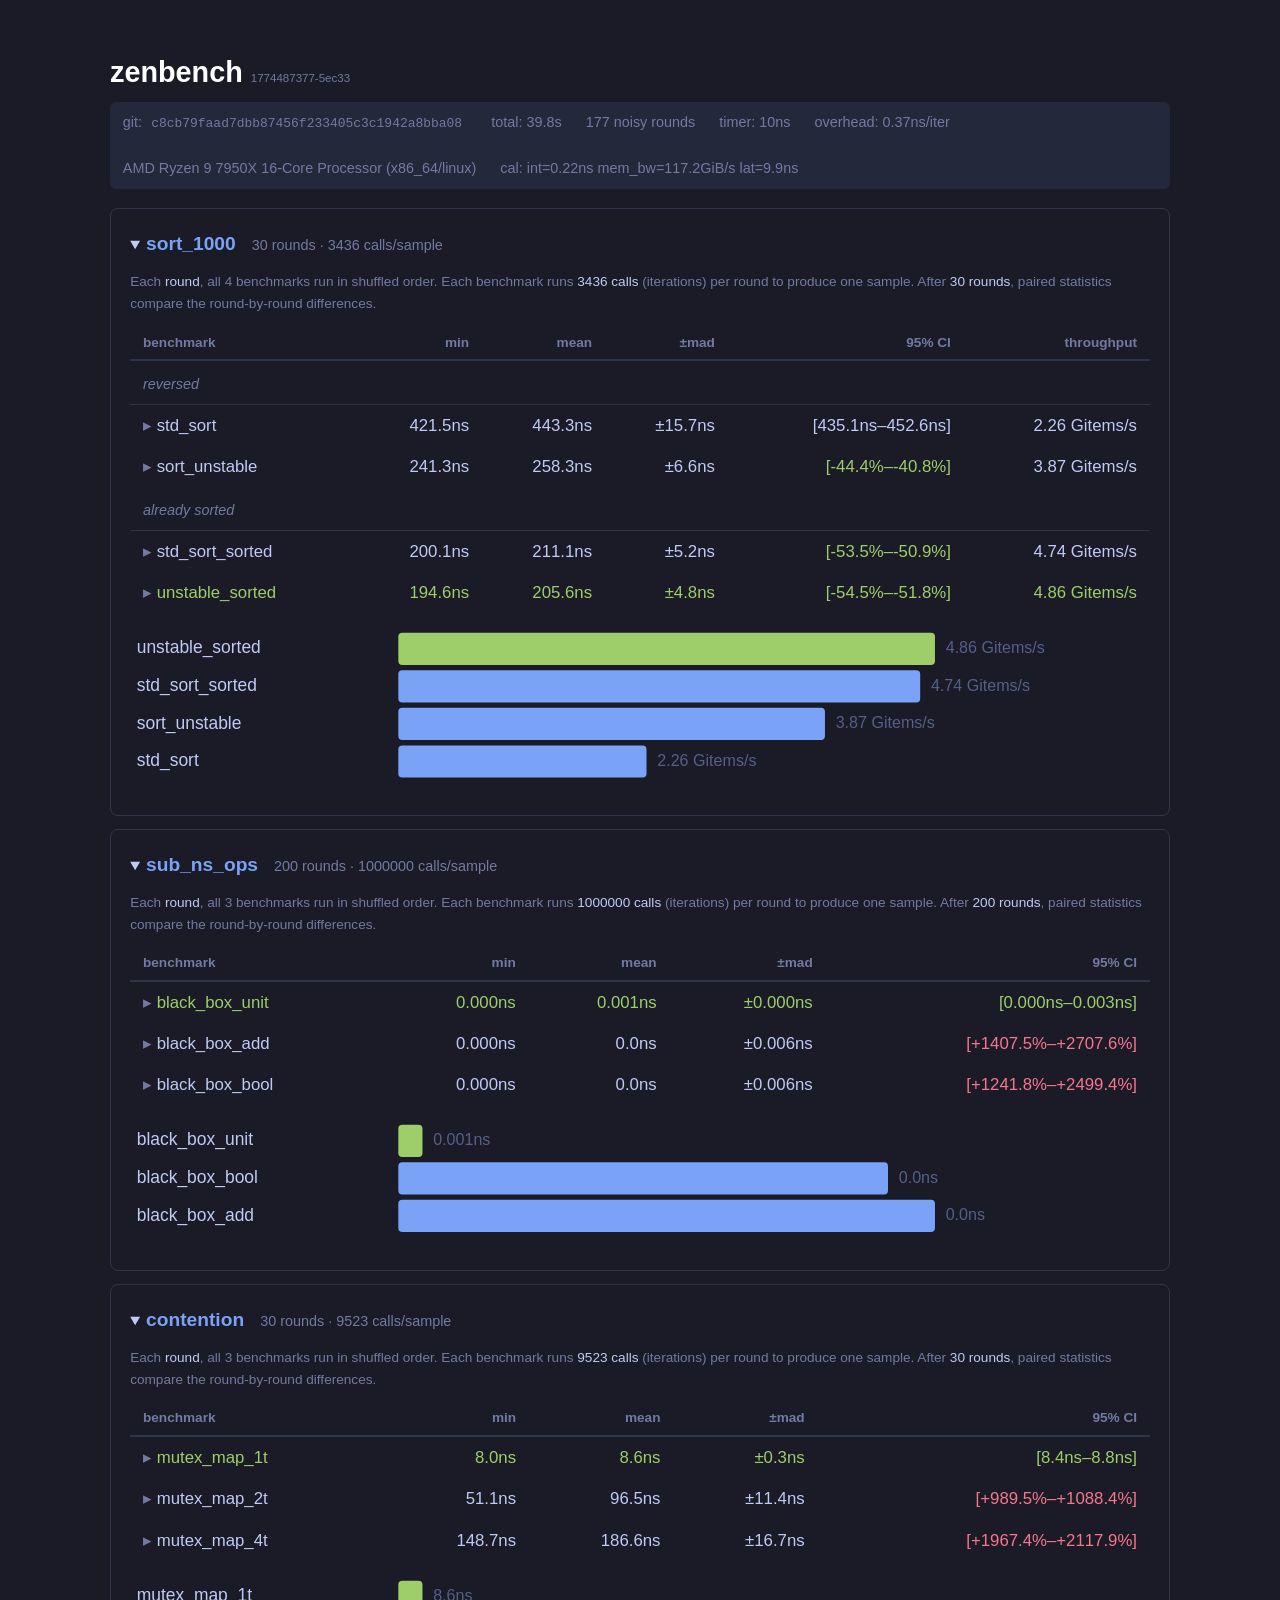
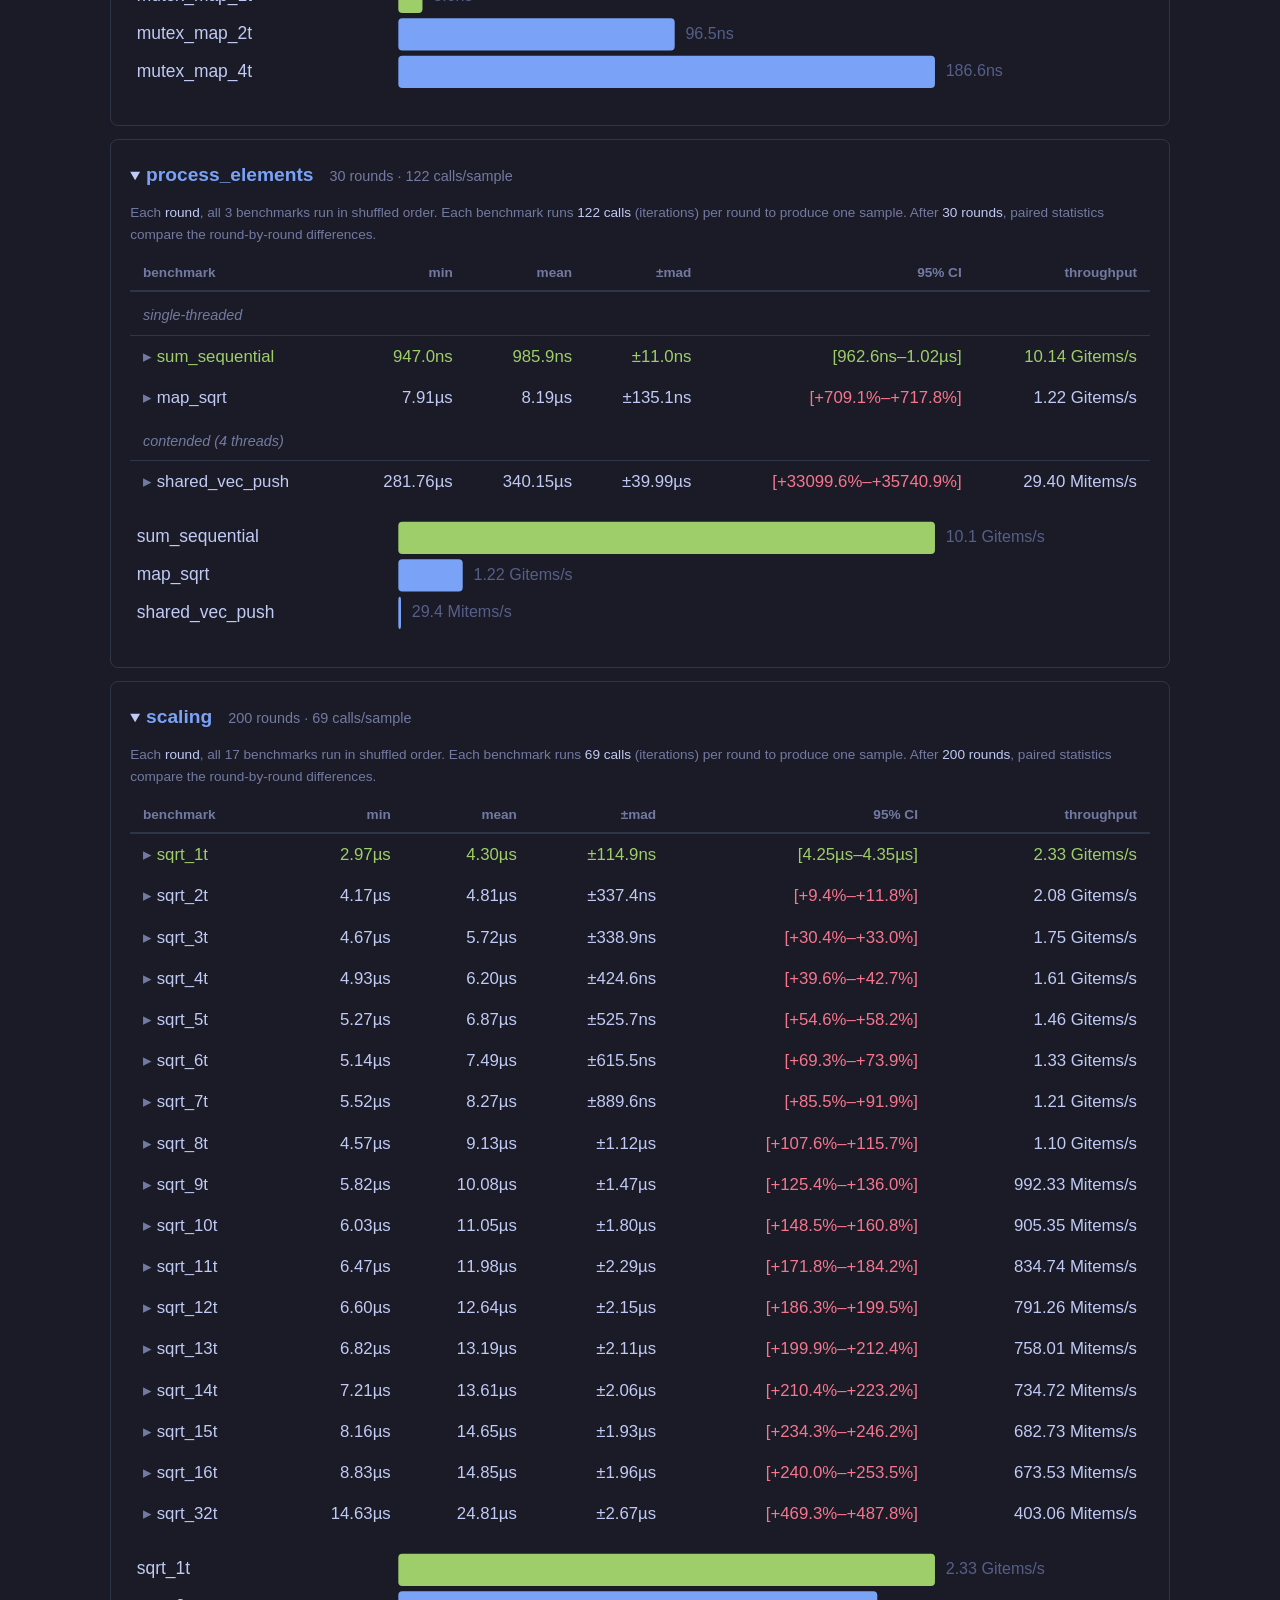
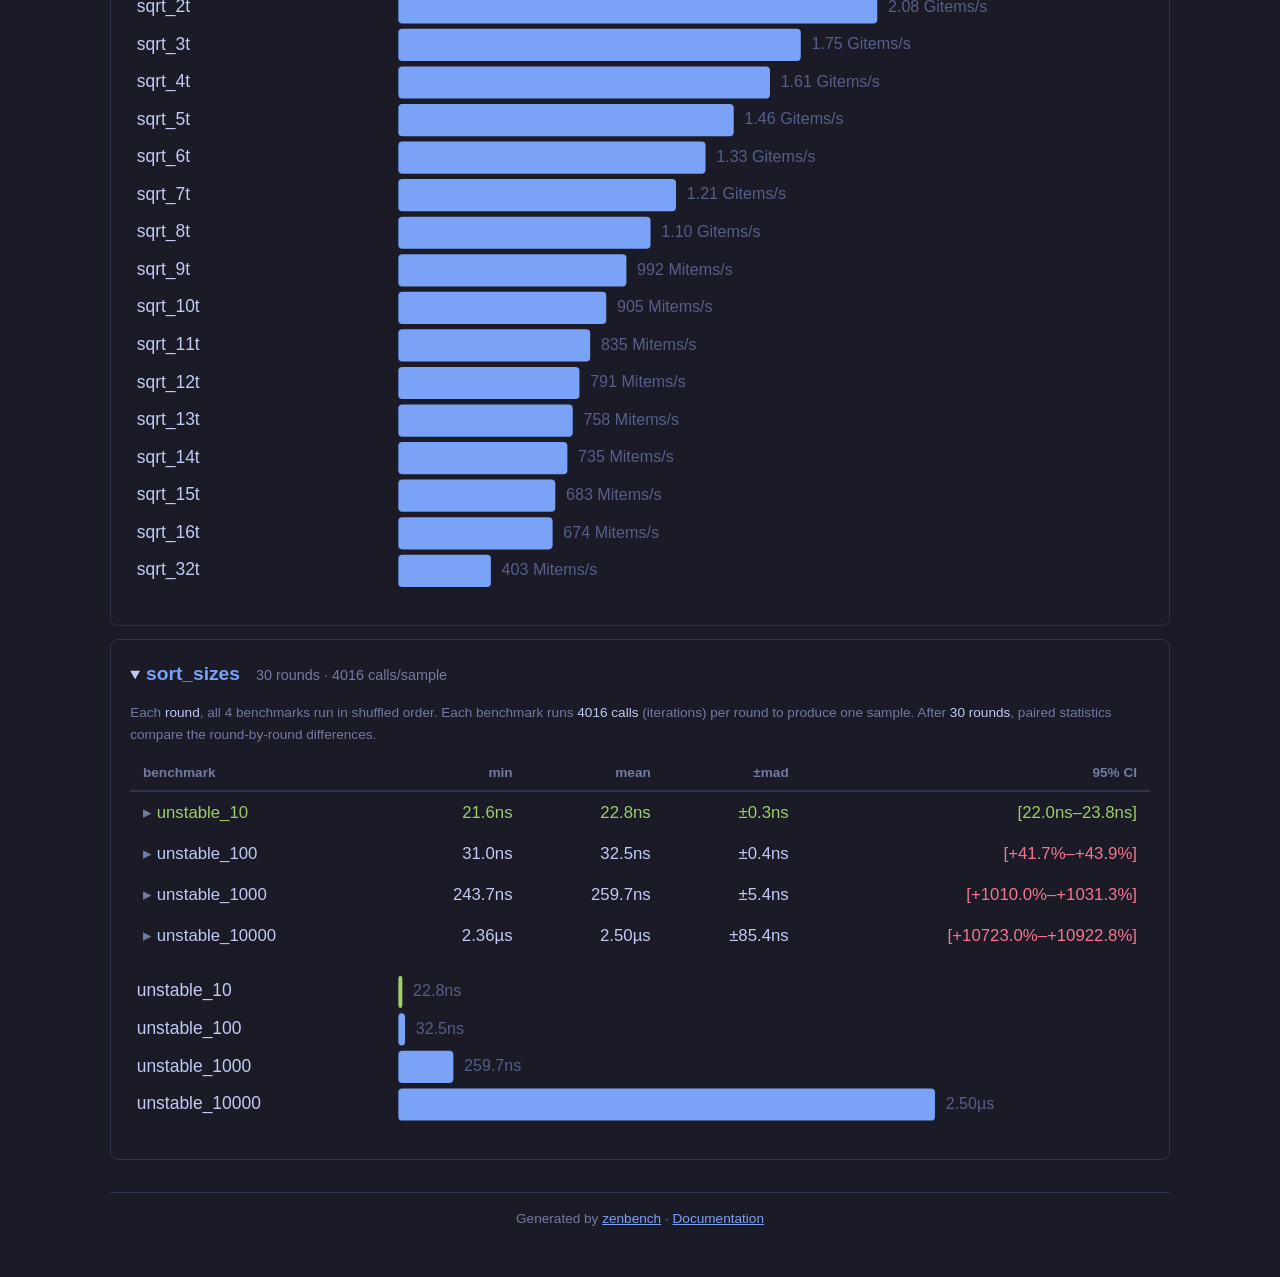
==== commit 532d8889: "fix: HTML report uses real table columns for alignment - Data rows use proper <td> cells — numbers a" ====
--- a/site/static/example-report.html
+++ b/site/static/example-report.html
@@ -17,22 +17,21 @@
   summary:hover { opacity: 0.8; }
   details { margin: 0.8rem 0; border: 1px solid var(--border); border-radius: 8px; padding: 0.8rem 1.2rem; }
   table { border-collapse: collapse; width: 100%; margin: 0.5rem 0; }
-  th, td { padding: 0.35rem 0.6rem; text-align: left; border-bottom: 1px solid var(--border); font-size: 0.95rem; }
-  th { color: var(--accent); font-weight: 600; font-size: 0.9rem; }
+  th, td { padding: 0.5rem 0.8rem; text-align: right; font-size: 1.05rem; border: none; }
+  th { color: var(--dim); font-weight: 600; font-size: 0.85rem; border-bottom: 2px solid var(--border); }
+  th:first-child, td:first-child { text-align: left; }
   td { font-variant-numeric: tabular-nums; }
-  .fastest td { color: var(--green); }
-  .subgroup td { color: var(--dim); font-style: italic; font-size: 0.9rem; border-bottom: none; padding-top: 0.6rem; }
-  .bench-detail { border: none; margin: 0; padding: 0; }
-  .bench-detail > summary { cursor: pointer; padding: 0.4rem 0.6rem; list-style: none; }
-  .bench-detail > summary::-webkit-details-marker { display: none; }
-  .bench-detail > summary::marker { display: none; content: ''; }
-  .bench-row { display: flex; gap: 1.5rem; align-items: baseline; }
-  .bench-row > span { white-space: nowrap; }
-  .bench-name { flex: 1; }
-  .bench-name::before { content: '▸ '; color: var(--dim); font-size: 0.8rem; }
-  details[open] > summary .bench-name::before { content: '▾ '; }
-  .fastest .bench-name { color: var(--green); }
-  .bench-header { font-weight: 600; color: var(--dim); font-size: 0.85rem; }
+  .header-row th { padding-bottom: 0.4rem; }
+  tr:hover > td { background: rgba(255,255,255,0.03); }
+  .fastest > td { color: var(--green); }
+  .subgroup td { color: var(--dim); font-style: italic; font-size: 0.9rem; padding-top: 0.8rem; border-bottom: 1px solid var(--border); text-align: left; }
+  .bench-toggle { cursor: pointer; white-space: nowrap; }
+  .bench-toggle::before { content: '▸ '; color: var(--dim); }
+  .detail-toggle:checked + .bench-toggle::before { content: '▾ '; }
+  .bench-toggle:hover { opacity: 0.8; }
+  .detail-row { display: none; }
+  .detail-row td { padding: 0.2rem 0.8rem 0.6rem; border: none; }
+  tr:has(.detail-toggle:checked) + .detail-row { display: table-row; }
   .detail-grid { display: grid; grid-template-columns: repeat(auto-fill, minmax(240px, 1fr)); gap: 0.6rem; padding: 0.6rem 0; }
   .detail-section { background: var(--surface); border-radius: 6px; padding: 0.6rem 0.9rem; }
   .detail-table { margin: 0; }
@@ -51,36 +50,40 @@
 </style>
 </head>
 <body><div class="container">
-<h1>zenbench <small>1774486252-14e21</small></h1>
-<div class="header-meta"><span>git: <code>353b5d12345273d247505a6ebe3f4db6558bf2b7</code></span><span>total: 49.4s</span><span>146 noisy rounds</span><span>timer: 10ns</span><span>overhead: 0.18ns/iter</span><span>AMD Ryzen 9 7950X 16-Core Processor (x86_64/linux)</span><span>cal: int=0.25ns mem_bw=119.5GiB/s lat=9.5ns</span></div>
-<details open><summary><h2>sort_1000</h2><span class="meta">200 rounds · 3984 calls/sample</span></summary>
-<p class="methodology">Each <strong>round</strong>, all 4 benchmarks run in shuffled order. Each benchmark runs <strong>3984 calls</strong> (iterations) per round to produce one sample. After <strong>200 rounds</strong>, paired statistics compare the round-by-round differences.</p>
-<table><tr><td colspan="6"><div class="bench-row bench-header"><span class="bench-name">benchmark</span><span class="bench-min">min</span><span class="bench-mean">mean</span><span class="bench-mad">±mad</span><span class="bench-ci">95% CI</span><span class="bench-tp">throughput</span></div></td></tr>
+<h1>zenbench <small>1774487377-5ec33</small></h1>
+<div class="header-meta"><span>git: <code>c8cb79faad7dbb87456f233405c3c1942a8bba08</code></span><span>total: 39.8s</span><span>177 noisy rounds</span><span>timer: 10ns</span><span>overhead: 0.37ns/iter</span><span>AMD Ryzen 9 7950X 16-Core Processor (x86_64/linux)</span><span>cal: int=0.22ns mem_bw=117.2GiB/s lat=9.9ns</span></div>
+<details open><summary><h2>sort_1000</h2><span class="meta">30 rounds · 3436 calls/sample</span></summary>
+<p class="methodology">Each <strong>round</strong>, all 4 benchmarks run in shuffled order. Each benchmark runs <strong>3436 calls</strong> (iterations) per round to produce one sample. After <strong>30 rounds</strong>, paired statistics compare the round-by-round differences.</p>
+<table><tr class="header-row"><th>benchmark</th><th>min</th><th>mean</th><th>±mad</th><th>95% CI</th><th>throughput</th></tr>
 <tr class="subgroup"><td colspan="6">reversed</td></tr>
-<tr><td colspan="6"><details class="bench-detail"><summary><span class="bench-row"><span class="bench-name">std_sort</span><span class="bench-min">235.1ns</span><span class="bench-mean">260.2ns</span><span class="bench-mad">±8.4ns</span><span class="bench-ci">[257.3ns–263.3ns]</span><span class="bench-tp">3.84 Gitems/s</span></span></summary>
-<div class="detail-grid">
-<div class="detail-section"><h4>Summary</h4><table class="detail-table"><tr><td>n</td><td>200</td></tr><tr><td>min</td><td>235.1ns</td></tr><tr><td>mean</td><td>260.2ns</td></tr><tr><td>median</td><td>252.8ns</td></tr><tr><td>max</td><td>380.7ns</td></tr><tr><td>MAD</td><td>8.4ns</td></tr><tr><td>std dev</td><td>21.6ns</td></tr><tr><td>CV</td><td>8.3% <span class="pill pill-dim">good</span></td></tr><tr><td>cold start</td><td>1.67µs</td></tr><tr><td>mean CI</td><td>[257.3ns – 263.3ns]</td></tr></table></div>
-</div>
-</details></td></tr>
-<tr><td colspan="6"><details class="bench-detail"><summary><span class="bench-row"><span class="bench-name">sort_unstable</span><span class="bench-min">239.9ns</span><span class="bench-mean">256.0ns</span><span class="bench-mad">±8.5ns</span><span class="bench-ci"><span style="color:#9ece6a">[-1.3%–-0.2%]</span></span><span class="bench-tp">3.91 Gitems/s</span></span></summary>
-<div class="detail-grid">
-<div class="detail-section"><h4>Summary</h4><table class="detail-table"><tr><td>n</td><td>200</td></tr><tr><td>min</td><td>239.9ns</td></tr><tr><td>mean</td><td>256.0ns</td></tr><tr><td>median</td><td>250.1ns</td></tr><tr><td>max</td><td>430.6ns</td></tr><tr><td>MAD</td><td>8.5ns</td></tr><tr><td>std dev</td><td>21.8ns</td></tr><tr><td>CV</td><td>8.5% <span class="pill pill-dim">good</span></td></tr><tr><td>cold start</td><td>301.0ns</td></tr><tr><td>mean CI</td><td>[253.2ns – 259.2ns]</td></tr></table></div>
-<div class="detail-section"><h4>vs Baseline</h4><table class="detail-table"><tr><td>change</td><td>-0.74%</td></tr><tr><td>significant</td><td><span class="pill pill-dim">no — within noise</span></td></tr><tr><td>effect size</td><td>d=-0.19 <span class="pill pill-dim">negligible</span></td></tr><tr><td>Wilcoxon p</td><td>0.0024</td></tr><tr><td>CI</td><td>[-3.3ns – -0.5ns]</td></tr><tr><td>drift</td><td>r=0.06 <span class="pill-green pill">stable — no systematic trend</span></td></tr><tr><td>samples</td><td>200</td></tr><tr><td>outliers removed</td><td>36</td></tr></table></div>
-</div>
-</details></td></tr>
+<tr><td><input type="checkbox" id="b-sort_1000-std_sort" class="detail-toggle" hidden><label class="bench-toggle" for="b-sort_1000-std_sort">std_sort</label></td><td>421.5ns</td><td>443.3ns</td><td>±15.7ns</td><td>[435.1ns–452.6ns]</td><td>2.26 Gitems/s</td></tr>
+<tr class="detail-row"><td colspan="6">
+<div class="detail-grid">
+<div class="detail-section"><h4>Summary</h4><table class="detail-table"><tr><td>n</td><td>30</td></tr><tr><td>min</td><td>421.5ns</td></tr><tr><td>mean</td><td>443.3ns</td></tr><tr><td>median</td><td>434.8ns</td></tr><tr><td>max</td><td>534.8ns</td></tr><tr><td>MAD</td><td>15.7ns</td></tr><tr><td>std dev</td><td>24.9ns</td></tr><tr><td>CV</td><td>5.6% <span class="pill pill-dim">good</span></td></tr><tr><td>cold start</td><td>982.0ns</td></tr><tr><td>mean CI</td><td>[435.1ns – 452.6ns]</td></tr></table></div>
+</div>
+</td></tr>
+<tr><td><input type="checkbox" id="b-sort_1000-sort_unstable" class="detail-toggle" hidden><label class="bench-toggle" for="b-sort_1000-sort_unstable">sort_unstable</label></td><td>241.3ns</td><td>258.3ns</td><td>±6.6ns</td><td><span style="color:#9ece6a">[-44.4%–-40.8%]</span></td><td>3.87 Gitems/s</td></tr>
+<tr class="detail-row"><td colspan="6">
+<div class="detail-grid">
+<div class="detail-section"><h4>Summary</h4><table class="detail-table"><tr><td>n</td><td>30</td></tr><tr><td>min</td><td>241.3ns</td></tr><tr><td>mean</td><td>258.3ns</td></tr><tr><td>median</td><td>248.3ns</td></tr><tr><td>max</td><td>356.2ns</td></tr><tr><td>MAD</td><td>6.6ns</td></tr><tr><td>std dev</td><td>26.4ns</td></tr><tr><td>CV</td><td>10.2% <span class="pill pill-dim">good</span></td></tr><tr><td>cold start</td><td>310.0ns</td></tr><tr><td>mean CI</td><td>[250.0ns – 268.5ns]</td></tr></table></div>
+<div class="detail-section"><h4>vs Baseline</h4><table class="detail-table"><tr><td>change</td><td>-42.61%</td></tr><tr><td>significant</td><td><span class="pill pill-green">yes — real difference</span></td></tr><tr><td>effect size</td><td>d=-11.22 <span class="pill pill-dim">large</span></td></tr><tr><td>Wilcoxon p</td><td>0.0000</td></tr><tr><td>CI</td><td>[-195.1ns – -179.3ns]</td></tr><tr><td>drift</td><td>r=0.10 <span class="pill-green pill">stable — no systematic trend</span></td></tr><tr><td>samples</td><td>30</td></tr><tr><td>outliers removed</td><td>3</td></tr></table></div>
+</div>
+</td></tr>
 <tr class="subgroup"><td colspan="6">already sorted</td></tr>
-<tr><td colspan="6"><details class="bench-detail"><summary><span class="bench-row"><span class="bench-name">std_sort_sorted</span><span class="bench-min">199.7ns</span><span class="bench-mean">212.0ns</span><span class="bench-mad">±7.7ns</span><span class="bench-ci"><span style="color:#9ece6a">[-18.4%–-17.0%]</span></span><span class="bench-tp">4.72 Gitems/s</span></span></summary>
-<div class="detail-grid">
-<div class="detail-section"><h4>Summary</h4><table class="detail-table"><tr><td>n</td><td>200</td></tr><tr><td>min</td><td>199.7ns</td></tr><tr><td>mean</td><td>212.0ns</td></tr><tr><td>median</td><td>208.1ns</td></tr><tr><td>max</td><td>277.0ns</td></tr><tr><td>MAD</td><td>7.7ns</td></tr><tr><td>std dev</td><td>13.1ns</td></tr><tr><td>CV</td><td>6.2% <span class="pill pill-dim">good</span></td></tr><tr><td>cold start</td><td>290.0ns</td></tr><tr><td>mean CI</td><td>[210.3ns – 213.9ns]</td></tr></table></div>
-<div class="detail-section"><h4>vs Baseline</h4><table class="detail-table"><tr><td>change</td><td>-17.71%</td></tr><tr><td>significant</td><td><span class="pill pill-green">yes — real difference</span></td></tr><tr><td>effect size</td><td>d=-4.15 <span class="pill pill-dim">large</span></td></tr><tr><td>Wilcoxon p</td><td>0.0000</td></tr><tr><td>CI</td><td>[-47.1ns – -43.5ns]</td></tr><tr><td>drift</td><td>r=0.08 <span class="pill-green pill">stable — no systematic trend</span></td></tr><tr><td>samples</td><td>200</td></tr><tr><td>outliers removed</td><td>23</td></tr></table></div>
-</div>
-</details></td></tr>
-<tr class="fastest"><td colspan="6"><details class="bench-detail"><summary><span class="bench-row"><span class="bench-name">unstable_sorted</span><span class="bench-min">194.9ns</span><span class="bench-mean">208.7ns</span><span class="bench-mad">±6.6ns</span><span class="bench-ci"><span style="color:#9ece6a">[-20.4%–-19.2%]</span></span><span class="bench-tp">4.79 Gitems/s</span></span></summary>
-<div class="detail-grid">
-<div class="detail-section"><h4>Summary</h4><table class="detail-table"><tr><td>n</td><td>200</td></tr><tr><td>min</td><td>194.9ns</td></tr><tr><td>mean</td><td>208.7ns</td></tr><tr><td>median</td><td>202.2ns</td></tr><tr><td>max</td><td>302.8ns</td></tr><tr><td>MAD</td><td>6.6ns</td></tr><tr><td>std dev</td><td>18.4ns</td></tr><tr><td>CV</td><td>8.8% <span class="pill pill-dim">good</span></td></tr><tr><td>cold start</td><td>251.0ns</td></tr><tr><td>mean CI</td><td>[206.3ns – 211.4ns]</td></tr></table></div>
-<div class="detail-section"><h4>vs Baseline</h4><table class="detail-table"><tr><td>change</td><td>-19.83%</td></tr><tr><td>significant</td><td><span class="pill pill-green">yes — real difference</span></td></tr><tr><td>effect size</td><td>d=-4.99 <span class="pill pill-dim">large</span></td></tr><tr><td>Wilcoxon p</td><td>0.0000</td></tr><tr><td>CI</td><td>[-52.0ns – -49.0ns]</td></tr><tr><td>drift</td><td>r=0.03 <span class="pill-green pill">stable — no systematic trend</span></td></tr><tr><td>samples</td><td>200</td></tr><tr><td>outliers removed</td><td>37</td></tr></table></div>
-</div>
-</details></td></tr>
+<tr><td><input type="checkbox" id="b-sort_1000-std_sort_sorted" class="detail-toggle" hidden><label class="bench-toggle" for="b-sort_1000-std_sort_sorted">std_sort_sorted</label></td><td>200.1ns</td><td>211.1ns</td><td>±5.2ns</td><td><span style="color:#9ece6a">[-53.5%–-50.9%]</span></td><td>4.74 Gitems/s</td></tr>
+<tr class="detail-row"><td colspan="6">
+<div class="detail-grid">
+<div class="detail-section"><h4>Summary</h4><table class="detail-table"><tr><td>n</td><td>30</td></tr><tr><td>min</td><td>200.1ns</td></tr><tr><td>mean</td><td>211.1ns</td></tr><tr><td>median</td><td>204.6ns</td></tr><tr><td>max</td><td>254.5ns</td></tr><tr><td>MAD</td><td>5.2ns</td></tr><tr><td>std dev</td><td>13.9ns</td></tr><tr><td>CV</td><td>6.6% <span class="pill pill-dim">good</span></td></tr><tr><td>cold start</td><td>301.0ns</td></tr><tr><td>mean CI</td><td>[206.6ns – 216.3ns]</td></tr></table></div>
+<div class="detail-section"><h4>vs Baseline</h4><table class="detail-table"><tr><td>change</td><td>-52.13%</td></tr><tr><td>significant</td><td><span class="pill pill-green">yes — real difference</span></td></tr><tr><td>effect size</td><td>d=-15.83 <span class="pill pill-dim">large</span></td></tr><tr><td>Wilcoxon p</td><td>0.0000</td></tr><tr><td>CI</td><td>[-234.8ns – -223.4ns]</td></tr><tr><td>drift</td><td>r=0.24 <span class="pill-green pill">stable — no systematic trend</span></td></tr><tr><td>samples</td><td>30</td></tr><tr><td>outliers removed</td><td>3</td></tr></table></div>
+</div>
+</td></tr>
+<tr class="fastest"><td><input type="checkbox" id="b-sort_1000-unstable_sorted" class="detail-toggle" hidden><label class="bench-toggle" for="b-sort_1000-unstable_sorted">unstable_sorted</label></td><td>194.6ns</td><td>205.6ns</td><td>±4.8ns</td><td><span style="color:#9ece6a">[-54.5%–-51.8%]</span></td><td>4.86 Gitems/s</td></tr>
+<tr class="detail-row"><td colspan="6">
+<div class="detail-grid">
+<div class="detail-section"><h4>Summary</h4><table class="detail-table"><tr><td>n</td><td>30</td></tr><tr><td>min</td><td>194.6ns</td></tr><tr><td>mean</td><td>205.6ns</td></tr><tr><td>median</td><td>199.8ns</td></tr><tr><td>max</td><td>269.2ns</td></tr><tr><td>MAD</td><td>4.8ns</td></tr><tr><td>std dev</td><td>15.3ns</td></tr><tr><td>CV</td><td>7.4% <span class="pill pill-dim">good</span></td></tr><tr><td>cold start</td><td>371.0ns</td></tr><tr><td>mean CI</td><td>[200.8ns – 211.5ns]</td></tr></table></div>
+<div class="detail-section"><h4>vs Baseline</h4><table class="detail-table"><tr><td>change</td><td>-53.10%</td></tr><tr><td>significant</td><td><span class="pill pill-green">yes — real difference</span></td></tr><tr><td>effect size</td><td>d=-14.30 <span class="pill pill-dim">large</span></td></tr><tr><td>Wilcoxon p</td><td>0.0000</td></tr><tr><td>CI</td><td>[-239.0ns – -227.1ns]</td></tr><tr><td>drift</td><td>r=0.15 <span class="pill-green pill">stable — no systematic trend</span></td></tr><tr><td>samples</td><td>30</td></tr><tr><td>outliers removed</td><td>2</td></tr></table></div>
+</div>
+</td></tr>
 </table>
 <svg width="100%" viewBox="0 0 760 122" xmlns="http://www.w3.org/2000/svg">
 <style>
@@ -92,38 +95,41 @@
 <rect width="100%" height="100%" fill="#1a1b26" rx="6"/>
   <text x="5" y="17" dominant-baseline="middle">unstable_sorted</text>
 <rect class="bar-fastest" x="200" y="5" width="400" height="24" rx="3"/>
-<text class="value" x="608" y="17" dominant-baseline="middle">4.79 Gitems/s</text>
+<text class="value" x="608" y="17" dominant-baseline="middle">4.86 Gitems/s</text>
   <text x="5" y="45" dominant-baseline="middle">std_sort_sorted</text>
-<rect class="bar" x="200" y="33" width="393" height="24" rx="3"/>
-<text class="value" x="601" y="45" dominant-baseline="middle">4.72 Gitems/s</text>
+<rect class="bar" x="200" y="33" width="389" height="24" rx="3"/>
+<text class="value" x="597" y="45" dominant-baseline="middle">4.74 Gitems/s</text>
   <text x="5" y="73" dominant-baseline="middle">sort_unstable</text>
-<rect class="bar" x="200" y="61" width="326" height="24" rx="3"/>
-<text class="value" x="534" y="73" dominant-baseline="middle">3.91 Gitems/s</text>
+<rect class="bar" x="200" y="61" width="318" height="24" rx="3"/>
+<text class="value" x="526" y="73" dominant-baseline="middle">3.87 Gitems/s</text>
   <text x="5" y="101" dominant-baseline="middle">std_sort</text>
-<rect class="bar" x="200" y="89" width="320" height="24" rx="3"/>
-<text class="value" x="528" y="101" dominant-baseline="middle">3.84 Gitems/s</text>
-</svg>
-</details>
-<details open><summary><h2>sub_ns_ops</h2><span class="meta">30 rounds · 1000000 calls/sample</span></summary>
-<p class="methodology">Each <strong>round</strong>, all 3 benchmarks run in shuffled order. Each benchmark runs <strong>1000000 calls</strong> (iterations) per round to produce one sample. After <strong>30 rounds</strong>, paired statistics compare the round-by-round differences.</p>
-<table><tr><td colspan="5"><div class="bench-row bench-header"><span class="bench-name">benchmark</span><span class="bench-min">min</span><span class="bench-mean">mean</span><span class="bench-mad">±mad</span><span class="bench-ci">95% CI</span></div></td></tr>
-<tr class="fastest"><td colspan="5"><details class="bench-detail"><summary><span class="bench-row"><span class="bench-name">black_box_unit</span><span class="bench-min">0.000ns</span><span class="bench-mean">0.007ns</span><span class="bench-mad">±0.000ns</span><span class="bench-ci">[0.003ns–0.0ns]</span></span></summary>
-<div class="detail-grid">
-<div class="detail-section"><h4>Summary</h4><table class="detail-table"><tr><td>n</td><td>30</td></tr><tr><td>min</td><td>0.000ns</td></tr><tr><td>mean</td><td>0.007ns</td></tr><tr><td>median</td><td>0.000ns</td></tr><tr><td>max</td><td>0.0ns</td></tr><tr><td>MAD</td><td>0.000ns</td></tr><tr><td>std dev</td><td>0.0ns</td></tr><tr><td>CV</td><td>157.1% <span class="pill pill-red">very noisy — try a quieter system</span></td></tr><tr><td>cold start</td><td>140.0ns</td></tr><tr><td>mean CI</td><td>[0.003ns – 0.0ns]</td></tr></table></div>
-</div>
-</details></td></tr>
-<tr><td colspan="5"><details class="bench-detail"><summary><span class="bench-row"><span class="bench-name">black_box_add</span><span class="bench-min">0.2ns</span><span class="bench-mean">0.2ns</span><span class="bench-mad">±0.009ns</span><span class="bench-ci"><span style="color:#f7768e">[+2594.3%–+2928.2%]</span></span></span></summary>
-<div class="detail-grid">
-<div class="detail-section"><h4>Summary</h4><table class="detail-table"><tr><td>n</td><td>30</td></tr><tr><td>min</td><td>0.2ns</td></tr><tr><td>mean</td><td>0.2ns</td></tr><tr><td>median</td><td>0.2ns</td></tr><tr><td>max</td><td>0.3ns</td></tr><tr><td>MAD</td><td>0.009ns</td></tr><tr><td>std dev</td><td>0.0ns</td></tr><tr><td>CV</td><td>18.0% <span class="pill pill-yellow">noisy</span></td></tr><tr><td>cold start</td><td>10.0ns</td></tr><tr><td>mean CI</td><td>[0.2ns – 0.2ns]</td></tr></table></div>
-<div class="detail-section"><h4>vs Baseline</h4><table class="detail-table"><tr><td>change</td><td>+2747.08%</td></tr><tr><td>significant</td><td><span class="pill pill-green">yes — real difference</span></td></tr><tr><td>effect size</td><td>d=7.24 <span class="pill pill-dim">large</span></td></tr><tr><td>Wilcoxon p</td><td>0.0000</td></tr><tr><td>CI</td><td>[0.2ns – 0.2ns]</td></tr><tr><td>drift</td><td>r=0.07 <span class="pill-green pill">stable — no systematic trend</span></td></tr><tr><td>samples</td><td>30</td></tr><tr><td>outliers removed</td><td>0</td></tr></table></div>
-</div>
-</details></td></tr>
-<tr><td colspan="5"><details class="bench-detail"><summary><span class="bench-row"><span class="bench-name">black_box_bool</span><span class="bench-min">0.2ns</span><span class="bench-mean">0.2ns</span><span class="bench-mad">±0.0ns</span><span class="bench-ci"><span style="color:#f7768e">[+2540.5%–+2979.6%]</span></span></span></summary>
-<div class="detail-grid">
-<div class="detail-section"><h4>Summary</h4><table class="detail-table"><tr><td>n</td><td>30</td></tr><tr><td>min</td><td>0.2ns</td></tr><tr><td>mean</td><td>0.2ns</td></tr><tr><td>median</td><td>0.2ns</td></tr><tr><td>max</td><td>0.4ns</td></tr><tr><td>MAD</td><td>0.0ns</td></tr><tr><td>std dev</td><td>0.0ns</td></tr><tr><td>CV</td><td>22.3% <span class="pill pill-yellow">noisy</span></td></tr><tr><td>cold start</td><td>20.0ns</td></tr><tr><td>mean CI</td><td>[0.2ns – 0.2ns]</td></tr></table></div>
-<div class="detail-section"><h4>vs Baseline</h4><table class="detail-table"><tr><td>change</td><td>+2715.64%</td></tr><tr><td>significant</td><td><span class="pill pill-green">yes — real difference</span></td></tr><tr><td>effect size</td><td>d=5.93 <span class="pill pill-dim">large</span></td></tr><tr><td>Wilcoxon p</td><td>0.0000</td></tr><tr><td>CI</td><td>[0.2ns – 0.2ns]</td></tr><tr><td>drift</td><td>r=0.08 <span class="pill-green pill">stable — no systematic trend</span></td></tr><tr><td>samples</td><td>30</td></tr><tr><td>outliers removed</td><td>0</td></tr></table></div>
-</div>
-</details></td></tr>
+<rect class="bar" x="200" y="89" width="185" height="24" rx="3"/>
+<text class="value" x="393" y="101" dominant-baseline="middle">2.26 Gitems/s</text>
+</svg>
+</details>
+<details open><summary><h2>sub_ns_ops</h2><span class="meta">200 rounds · 1000000 calls/sample</span></summary>
+<p class="methodology">Each <strong>round</strong>, all 3 benchmarks run in shuffled order. Each benchmark runs <strong>1000000 calls</strong> (iterations) per round to produce one sample. After <strong>200 rounds</strong>, paired statistics compare the round-by-round differences.</p>
+<table><tr class="header-row"><th>benchmark</th><th>min</th><th>mean</th><th>±mad</th><th>95% CI</th></tr>
+<tr class="fastest"><td><input type="checkbox" id="b-sub_ns_ops-black_box_unit" class="detail-toggle" hidden><label class="bench-toggle" for="b-sub_ns_ops-black_box_unit">black_box_unit</label></td><td>0.000ns</td><td>0.001ns</td><td>±0.000ns</td><td>[0.000ns–0.003ns]</td></tr>
+<tr class="detail-row"><td colspan="5">
+<div class="detail-grid">
+<div class="detail-section"><h4>Summary</h4><table class="detail-table"><tr><td>n</td><td>200</td></tr><tr><td>min</td><td>0.000ns</td></tr><tr><td>mean</td><td>0.001ns</td></tr><tr><td>median</td><td>0.000ns</td></tr><tr><td>max</td><td>0.1ns</td></tr><tr><td>MAD</td><td>0.000ns</td></tr><tr><td>std dev</td><td>0.0ns</td></tr><tr><td>CV</td><td>831.9% <span class="pill pill-red">very noisy — try a quieter system</span></td></tr><tr><td>cold start</td><td>100.0ns</td></tr><tr><td>mean CI</td><td>[0.000ns – 0.003ns]</td></tr></table></div>
+</div>
+</td></tr>
+<tr><td><input type="checkbox" id="b-sub_ns_ops-black_box_add" class="detail-toggle" hidden><label class="bench-toggle" for="b-sub_ns_ops-black_box_add">black_box_add</label></td><td>0.000ns</td><td>0.0ns</td><td>±0.006ns</td><td><span style="color:#f7768e">[+1407.5%–+2707.6%]</span></td></tr>
+<tr class="detail-row"><td colspan="5">
+<div class="detail-grid">
+<div class="detail-section"><h4>Summary</h4><table class="detail-table"><tr><td>n</td><td>200</td></tr><tr><td>min</td><td>0.000ns</td></tr><tr><td>mean</td><td>0.0ns</td></tr><tr><td>median</td><td>0.004ns</td></tr><tr><td>max</td><td>0.3ns</td></tr><tr><td>MAD</td><td>0.006ns</td></tr><tr><td>std dev</td><td>0.1ns</td></tr><tr><td>CV</td><td>223.6% <span class="pill pill-red">very noisy — try a quieter system</span></td></tr><tr><td>cold start</td><td>10.0ns</td></tr><tr><td>mean CI</td><td>[0.0ns – 0.0ns]</td></tr></table></div>
+<div class="detail-section"><h4>vs Baseline</h4><table class="detail-table"><tr><td>change</td><td>+2023.33%</td></tr><tr><td>significant</td><td><span class="pill pill-green">yes — real difference</span></td></tr><tr><td>effect size</td><td>d=0.59 <span class="pill pill-dim">medium</span></td></tr><tr><td>Wilcoxon p</td><td>0.0000</td></tr><tr><td>CI</td><td>[0.0ns – 0.0ns]</td></tr><tr><td>drift</td><td>r=0.36 <span class="pill-yellow pill">later rounds slower — possible thermal throttling</span></td></tr><tr><td>samples</td><td>200</td></tr><tr><td>outliers removed</td><td>0</td></tr></table></div>
+</div>
+</td></tr>
+<tr><td><input type="checkbox" id="b-sub_ns_ops-black_box_bool" class="detail-toggle" hidden><label class="bench-toggle" for="b-sub_ns_ops-black_box_bool">black_box_bool</label></td><td>0.000ns</td><td>0.0ns</td><td>±0.006ns</td><td><span style="color:#f7768e">[+1241.8%–+2499.4%]</span></td></tr>
+<tr class="detail-row"><td colspan="5">
+<div class="detail-grid">
+<div class="detail-section"><h4>Summary</h4><table class="detail-table"><tr><td>n</td><td>200</td></tr><tr><td>min</td><td>0.000ns</td></tr><tr><td>mean</td><td>0.0ns</td></tr><tr><td>median</td><td>0.004ns</td></tr><tr><td>max</td><td>0.3ns</td></tr><tr><td>MAD</td><td>0.006ns</td></tr><tr><td>std dev</td><td>0.1ns</td></tr><tr><td>CV</td><td>229.6% <span class="pill pill-red">very noisy — try a quieter system</span></td></tr><tr><td>cold start</td><td>10.0ns</td></tr><tr><td>mean CI</td><td>[0.0ns – 0.0ns]</td></tr></table></div>
+<div class="detail-section"><h4>vs Baseline</h4><table class="detail-table"><tr><td>change</td><td>+1839.68%</td></tr><tr><td>significant</td><td><span class="pill pill-green">yes — real difference</span></td></tr><tr><td>effect size</td><td>d=0.57 <span class="pill pill-dim">medium</span></td></tr><tr><td>Wilcoxon p</td><td>0.0000</td></tr><tr><td>CI</td><td>[0.0ns – 0.0ns]</td></tr><tr><td>drift</td><td>r=0.27 <span class="pill-green pill">stable — no systematic trend</span></td></tr><tr><td>samples</td><td>200</td></tr><tr><td>outliers removed</td><td>0</td></tr></table></div>
+</div>
+</td></tr>
 </table>
 <svg width="100%" viewBox="0 0 760 94" xmlns="http://www.w3.org/2000/svg">
 <style>
@@ -134,39 +140,42 @@
 </style>
 <rect width="100%" height="100%" fill="#1a1b26" rx="6"/>
   <text x="5" y="17" dominant-baseline="middle">black_box_unit</text>
-<rect class="bar-fastest" x="200" y="5" width="14" height="24" rx="3"/>
-<text class="value" x="222" y="17" dominant-baseline="middle">0.007ns</text>
+<rect class="bar-fastest" x="200" y="5" width="18" height="24" rx="3"/>
+<text class="value" x="226" y="17" dominant-baseline="middle">0.001ns</text>
   <text x="5" y="45" dominant-baseline="middle">black_box_bool</text>
-<rect class="bar" x="200" y="33" width="395" height="24" rx="3"/>
-<text class="value" x="603" y="45" dominant-baseline="middle">0.2ns</text>
+<rect class="bar" x="200" y="33" width="365" height="24" rx="3"/>
+<text class="value" x="573" y="45" dominant-baseline="middle">0.0ns</text>
   <text x="5" y="73" dominant-baseline="middle">black_box_add</text>
 <rect class="bar" x="200" y="61" width="400" height="24" rx="3"/>
-<text class="value" x="608" y="73" dominant-baseline="middle">0.2ns</text>
-</svg>
-</details>
-<details open><summary><h2>contention</h2><span class="meta">40 rounds · 8771 calls/sample</span></summary>
-<p class="methodology">Each <strong>round</strong>, all 3 benchmarks run in shuffled order. Each benchmark runs <strong>8771 calls</strong> (iterations) per round to produce one sample. After <strong>40 rounds</strong>, paired statistics compare the round-by-round differences.</p>
-<table><tr><td colspan="5"><div class="bench-row bench-header"><span class="bench-name">benchmark</span><span class="bench-min">min</span><span class="bench-mean">mean</span><span class="bench-mad">±mad</span><span class="bench-ci">95% CI</span></div></td></tr>
-<tr class="fastest"><td colspan="5"><details class="bench-detail"><summary><span class="bench-row"><span class="bench-name">mutex_map_1t</span><span class="bench-min">8.1ns</span><span class="bench-mean">9.0ns</span><span class="bench-mad">±0.3ns</span><span class="bench-ci">[8.7ns–9.2ns]</span></span></summary>
-<div class="detail-grid">
-<div class="detail-section"><h4>Summary</h4><table class="detail-table"><tr><td>n</td><td>40</td></tr><tr><td>min</td><td>8.1ns</td></tr><tr><td>mean</td><td>9.0ns</td></tr><tr><td>median</td><td>8.7ns</td></tr><tr><td>max</td><td>13.2ns</td></tr><tr><td>MAD</td><td>0.3ns</td></tr><tr><td>std dev</td><td>0.9ns</td></tr><tr><td>CV</td><td>9.7% <span class="pill pill-dim">good</span></td></tr><tr><td>cold start</td><td>12.41µs</td></tr><tr><td>mean CI</td><td>[8.7ns – 9.2ns]</td></tr></table></div>
+<text class="value" x="608" y="73" dominant-baseline="middle">0.0ns</text>
+</svg>
+</details>
+<details open><summary><h2>contention</h2><span class="meta">30 rounds · 9523 calls/sample</span></summary>
+<p class="methodology">Each <strong>round</strong>, all 3 benchmarks run in shuffled order. Each benchmark runs <strong>9523 calls</strong> (iterations) per round to produce one sample. After <strong>30 rounds</strong>, paired statistics compare the round-by-round differences.</p>
+<table><tr class="header-row"><th>benchmark</th><th>min</th><th>mean</th><th>±mad</th><th>95% CI</th></tr>
+<tr class="fastest"><td><input type="checkbox" id="b-contention-mutex_map_1t" class="detail-toggle" hidden><label class="bench-toggle" for="b-contention-mutex_map_1t">mutex_map_1t</label></td><td>8.0ns</td><td>8.6ns</td><td>±0.3ns</td><td>[8.4ns–8.8ns]</td></tr>
+<tr class="detail-row"><td colspan="5">
+<div class="detail-grid">
+<div class="detail-section"><h4>Summary</h4><table class="detail-table"><tr><td>n</td><td>30</td></tr><tr><td>min</td><td>8.0ns</td></tr><tr><td>mean</td><td>8.6ns</td></tr><tr><td>median</td><td>8.5ns</td></tr><tr><td>max</td><td>10.9ns</td></tr><tr><td>MAD</td><td>0.3ns</td></tr><tr><td>std dev</td><td>0.5ns</td></tr><tr><td>CV</td><td>5.9% <span class="pill pill-dim">good</span></td></tr><tr><td>cold start</td><td>12.45µs</td></tr><tr><td>mean CI</td><td>[8.4ns – 8.8ns]</td></tr></table></div>
 <div class="detail-section"><h4>Tags</h4><table class="detail-table"><tr><td>threads</td><td>1</td></tr></table></div>
 </div>
-</details></td></tr>
-<tr><td colspan="5"><details class="bench-detail"><summary><span class="bench-row"><span class="bench-name">mutex_map_2t</span><span class="bench-min">26.1ns</span><span class="bench-mean">82.7ns</span><span class="bench-mad">±16.4ns</span><span class="bench-ci"><span style="color:#f7768e">[+796.8%–+900.3%]</span></span></span></summary>
-<div class="detail-grid">
-<div class="detail-section"><h4>Summary</h4><table class="detail-table"><tr><td>n</td><td>40</td></tr><tr><td>min</td><td>26.1ns</td></tr><tr><td>mean</td><td>82.7ns</td></tr><tr><td>median</td><td>86.4ns</td></tr><tr><td>max</td><td>139.7ns</td></tr><tr><td>MAD</td><td>16.4ns</td></tr><tr><td>std dev</td><td>20.5ns</td></tr><tr><td>CV</td><td>24.8% <span class="pill pill-yellow">noisy</span></td></tr><tr><td>cold start</td><td>82.80µs</td></tr><tr><td>mean CI</td><td>[76.5ns – 88.9ns]</td></tr></table></div>
-<div class="detail-section"><h4>vs Baseline</h4><table class="detail-table"><tr><td>change</td><td>+849.43%</td></tr><tr><td>significant</td><td><span class="pill pill-green">yes — real difference</span></td></tr><tr><td>effect size</td><td>d=7.35 <span class="pill pill-dim">large</span></td></tr><tr><td>Wilcoxon p</td><td>0.0000</td></tr><tr><td>CI</td><td>[70.5ns – 79.7ns]</td></tr><tr><td>drift</td><td>r=-0.41 <span class="pill-yellow pill">later rounds faster — cache/branch predictor warming up</span></td></tr><tr><td>samples</td><td>40</td></tr><tr><td>outliers removed</td><td>3</td></tr></table></div>
+</td></tr>
+<tr><td><input type="checkbox" id="b-contention-mutex_map_2t" class="detail-toggle" hidden><label class="bench-toggle" for="b-contention-mutex_map_2t">mutex_map_2t</label></td><td>51.1ns</td><td>96.5ns</td><td>±11.4ns</td><td><span style="color:#f7768e">[+989.5%–+1088.4%]</span></td></tr>
+<tr class="detail-row"><td colspan="5">
+<div class="detail-grid">
+<div class="detail-section"><h4>Summary</h4><table class="detail-table"><tr><td>n</td><td>30</td></tr><tr><td>min</td><td>51.1ns</td></tr><tr><td>mean</td><td>96.5ns</td></tr><tr><td>median</td><td>99.5ns</td></tr><tr><td>max</td><td>114.6ns</td></tr><tr><td>MAD</td><td>11.4ns</td></tr><tr><td>std dev</td><td>14.6ns</td></tr><tr><td>CV</td><td>15.1% <span class="pill pill-yellow">noisy</span></td></tr><tr><td>cold start</td><td>58.74µs</td></tr><tr><td>mean CI</td><td>[91.0ns – 101.3ns]</td></tr></table></div>
+<div class="detail-section"><h4>vs Baseline</h4><table class="detail-table"><tr><td>change</td><td>+1040.94%</td></tr><tr><td>significant</td><td><span class="pill pill-green">yes — real difference</span></td></tr><tr><td>effect size</td><td>d=10.48 <span class="pill pill-dim">large</span></td></tr><tr><td>Wilcoxon p</td><td>0.0000</td></tr><tr><td>CI</td><td>[85.0ns – 93.5ns]</td></tr><tr><td>drift</td><td>r=0.30 <span class="pill-green pill">stable — no systematic trend</span></td></tr><tr><td>samples</td><td>30</td></tr><tr><td>outliers removed</td><td>1</td></tr></table></div>
 <div class="detail-section"><h4>Tags</h4><table class="detail-table"><tr><td>threads</td><td>2</td></tr></table></div>
 </div>
-</details></td></tr>
-<tr><td colspan="5"><details class="bench-detail"><summary><span class="bench-row"><span class="bench-name">mutex_map_4t</span><span class="bench-min">120.5ns</span><span class="bench-mean">178.8ns</span><span class="bench-mad">±20.6ns</span><span class="bench-ci"><span style="color:#f7768e">[+1847.6%–+1978.6%]</span></span></span></summary>
-<div class="detail-grid">
-<div class="detail-section"><h4>Summary</h4><table class="detail-table"><tr><td>n</td><td>40</td></tr><tr><td>min</td><td>120.5ns</td></tr><tr><td>mean</td><td>178.8ns</td></tr><tr><td>median</td><td>181.4ns</td></tr><tr><td>max</td><td>208.5ns</td></tr><tr><td>MAD</td><td>20.6ns</td></tr><tr><td>std dev</td><td>20.8ns</td></tr><tr><td>CV</td><td>11.6% <span class="pill pill-dim">good</span></td></tr><tr><td>cold start</td><td>144.24µs</td></tr><tr><td>mean CI</td><td>[172.4ns – 185.0ns]</td></tr></table></div>
-<div class="detail-section"><h4>vs Baseline</h4><table class="detail-table"><tr><td>change</td><td>+1914.25%</td></tr><tr><td>significant</td><td><span class="pill pill-green">yes — real difference</span></td></tr><tr><td>effect size</td><td>d=12.88 <span class="pill pill-dim">large</span></td></tr><tr><td>Wilcoxon p</td><td>0.0000</td></tr><tr><td>CI</td><td>[165.4ns – 177.1ns]</td></tr><tr><td>drift</td><td>r=-0.14 <span class="pill-green pill">stable — no systematic trend</span></td></tr><tr><td>samples</td><td>40</td></tr><tr><td>outliers removed</td><td>1</td></tr></table></div>
+</td></tr>
+<tr><td><input type="checkbox" id="b-contention-mutex_map_4t" class="detail-toggle" hidden><label class="bench-toggle" for="b-contention-mutex_map_4t">mutex_map_4t</label></td><td>148.7ns</td><td>186.6ns</td><td>±16.7ns</td><td><span style="color:#f7768e">[+1967.4%–+2117.9%]</span></td></tr>
+<tr class="detail-row"><td colspan="5">
+<div class="detail-grid">
+<div class="detail-section"><h4>Summary</h4><table class="detail-table"><tr><td>n</td><td>30</td></tr><tr><td>min</td><td>148.7ns</td></tr><tr><td>mean</td><td>186.6ns</td></tr><tr><td>median</td><td>183.1ns</td></tr><tr><td>max</td><td>257.4ns</td></tr><tr><td>MAD</td><td>16.7ns</td></tr><tr><td>std dev</td><td>22.0ns</td></tr><tr><td>CV</td><td>11.8% <span class="pill pill-dim">good</span></td></tr><tr><td>cold start</td><td>147.16µs</td></tr><tr><td>mean CI</td><td>[179.0ns – 194.8ns]</td></tr></table></div>
+<div class="detail-section"><h4>vs Baseline</h4><table class="detail-table"><tr><td>change</td><td>+2042.91%</td></tr><tr><td>significant</td><td><span class="pill pill-green">yes — real difference</span></td></tr><tr><td>effect size</td><td>d=13.93 <span class="pill pill-dim">large</span></td></tr><tr><td>Wilcoxon p</td><td>0.0000</td></tr><tr><td>CI</td><td>[169.1ns – 182.0ns]</td></tr><tr><td>drift</td><td>r=-0.05 <span class="pill-green pill">stable — no systematic trend</span></td></tr><tr><td>samples</td><td>30</td></tr><tr><td>outliers removed</td><td>1</td></tr></table></div>
 <div class="detail-section"><h4>Tags</h4><table class="detail-table"><tr><td>threads</td><td>4</td></tr></table></div>
 </div>
-</details></td></tr>
+</td></tr>
 </table>
 <svg width="100%" viewBox="0 0 760 94" xmlns="http://www.w3.org/2000/svg">
 <style>
@@ -177,39 +186,42 @@
 </style>
 <rect width="100%" height="100%" fill="#1a1b26" rx="6"/>
   <text x="5" y="17" dominant-baseline="middle">mutex_map_1t</text>
-<rect class="bar-fastest" x="200" y="5" width="20" height="24" rx="3"/>
-<text class="value" x="228" y="17" dominant-baseline="middle">9.0ns</text>
+<rect class="bar-fastest" x="200" y="5" width="18" height="24" rx="3"/>
+<text class="value" x="226" y="17" dominant-baseline="middle">8.6ns</text>
   <text x="5" y="45" dominant-baseline="middle">mutex_map_2t</text>
-<rect class="bar" x="200" y="33" width="185" height="24" rx="3"/>
-<text class="value" x="393" y="45" dominant-baseline="middle">82.7ns</text>
+<rect class="bar" x="200" y="33" width="206" height="24" rx="3"/>
+<text class="value" x="414" y="45" dominant-baseline="middle">96.5ns</text>
   <text x="5" y="73" dominant-baseline="middle">mutex_map_4t</text>
 <rect class="bar" x="200" y="61" width="400" height="24" rx="3"/>
-<text class="value" x="608" y="73" dominant-baseline="middle">178.8ns</text>
-</svg>
-</details>
-<details open><summary><h2>process_elements</h2><span class="meta">30 rounds · 120 calls/sample</span></summary>
-<p class="methodology">Each <strong>round</strong>, all 3 benchmarks run in shuffled order. Each benchmark runs <strong>120 calls</strong> (iterations) per round to produce one sample. After <strong>30 rounds</strong>, paired statistics compare the round-by-round differences.</p>
-<table><tr><td colspan="6"><div class="bench-row bench-header"><span class="bench-name">benchmark</span><span class="bench-min">min</span><span class="bench-mean">mean</span><span class="bench-mad">±mad</span><span class="bench-ci">95% CI</span><span class="bench-tp">throughput</span></div></td></tr>
+<text class="value" x="608" y="73" dominant-baseline="middle">186.6ns</text>
+</svg>
+</details>
+<details open><summary><h2>process_elements</h2><span class="meta">30 rounds · 122 calls/sample</span></summary>
+<p class="methodology">Each <strong>round</strong>, all 3 benchmarks run in shuffled order. Each benchmark runs <strong>122 calls</strong> (iterations) per round to produce one sample. After <strong>30 rounds</strong>, paired statistics compare the round-by-round differences.</p>
+<table><tr class="header-row"><th>benchmark</th><th>min</th><th>mean</th><th>±mad</th><th>95% CI</th><th>throughput</th></tr>
 <tr class="subgroup"><td colspan="6">single-threaded</td></tr>
-<tr class="fastest"><td colspan="6"><details class="bench-detail"><summary><span class="bench-row"><span class="bench-name">sum_sequential</span><span class="bench-min">494.6ns</span><span class="bench-mean">512.6ns</span><span class="bench-mad">±3.7ns</span><span class="bench-ci">[501.0ns–528.1ns]</span><span class="bench-tp">19.51 Gitems/s</span></span></summary>
-<div class="detail-grid">
-<div class="detail-section"><h4>Summary</h4><table class="detail-table"><tr><td>n</td><td>30</td></tr><tr><td>min</td><td>494.6ns</td></tr><tr><td>mean</td><td>512.6ns</td></tr><tr><td>median</td><td>499.8ns</td></tr><tr><td>max</td><td>667.8ns</td></tr><tr><td>MAD</td><td>3.7ns</td></tr><tr><td>std dev</td><td>39.6ns</td></tr><tr><td>CV</td><td>7.7% <span class="pill pill-dim">good</span></td></tr><tr><td>cold start</td><td>571.0ns</td></tr><tr><td>mean CI</td><td>[501.0ns – 528.1ns]</td></tr></table></div>
-</div>
-</details></td></tr>
-<tr><td colspan="6"><details class="bench-detail"><summary><span class="bench-row"><span class="bench-name">map_sqrt</span><span class="bench-min">7.86µs</span><span class="bench-mean">8.16µs</span><span class="bench-mad">±139.4ns</span><span class="bench-ci"><span style="color:#f7768e">[+1459.5%–+1477.9%]</span></span><span class="bench-tp">1.23 Gitems/s</span></span></summary>
-<div class="detail-grid">
-<div class="detail-section"><h4>Summary</h4><table class="detail-table"><tr><td>n</td><td>30</td></tr><tr><td>min</td><td>7.86µs</td></tr><tr><td>mean</td><td>8.16µs</td></tr><tr><td>median</td><td>8.06µs</td></tr><tr><td>max</td><td>10.79µs</td></tr><tr><td>MAD</td><td>139.4ns</td></tr><tr><td>std dev</td><td>521.2ns</td></tr><tr><td>CV</td><td>6.4% <span class="pill pill-dim">good</span></td></tr><tr><td>cold start</td><td>8.73µs</td></tr><tr><td>mean CI</td><td>[8.03µs – 8.37µs]</td></tr></table></div>
-<div class="detail-section"><h4>vs Baseline</h4><table class="detail-table"><tr><td>change</td><td>+1468.55%</td></tr><tr><td>significant</td><td><span class="pill pill-green">yes — real difference</span></td></tr><tr><td>effect size</td><td>d=86.14 <span class="pill pill-dim">large</span></td></tr><tr><td>Wilcoxon p</td><td>0.0000</td></tr><tr><td>CI</td><td>[7.48µs – 7.57µs]</td></tr><tr><td>drift</td><td>r=-0.31 <span class="pill-yellow pill">later rounds faster — cache/branch predictor warming up</span></td></tr><tr><td>samples</td><td>30</td></tr><tr><td>outliers removed</td><td>3</td></tr></table></div>
-</div>
-</details></td></tr>
+<tr class="fastest"><td><input type="checkbox" id="b-process_elements-sum_sequential" class="detail-toggle" hidden><label class="bench-toggle" for="b-process_elements-sum_sequential">sum_sequential</label></td><td>947.0ns</td><td>985.9ns</td><td>±11.0ns</td><td>[962.6ns–1.02µs]</td><td>10.14 Gitems/s</td></tr>
+<tr class="detail-row"><td colspan="6">
+<div class="detail-grid">
+<div class="detail-section"><h4>Summary</h4><table class="detail-table"><tr><td>n</td><td>30</td></tr><tr><td>min</td><td>947.0ns</td></tr><tr><td>mean</td><td>985.9ns</td></tr><tr><td>median</td><td>958.0ns</td></tr><tr><td>max</td><td>1.29µs</td></tr><tr><td>MAD</td><td>11.0ns</td></tr><tr><td>std dev</td><td>77.4ns</td></tr><tr><td>CV</td><td>7.8% <span class="pill pill-dim">good</span></td></tr><tr><td>cold start</td><td>581.0ns</td></tr><tr><td>mean CI</td><td>[962.6ns – 1.02µs]</td></tr></table></div>
+</div>
+</td></tr>
+<tr><td><input type="checkbox" id="b-process_elements-map_sqrt" class="detail-toggle" hidden><label class="bench-toggle" for="b-process_elements-map_sqrt">map_sqrt</label></td><td>7.91µs</td><td>8.19µs</td><td>±135.1ns</td><td><span style="color:#f7768e">[+709.1%–+717.8%]</span></td><td>1.22 Gitems/s</td></tr>
+<tr class="detail-row"><td colspan="6">
+<div class="detail-grid">
+<div class="detail-section"><h4>Summary</h4><table class="detail-table"><tr><td>n</td><td>30</td></tr><tr><td>min</td><td>7.91µs</td></tr><tr><td>mean</td><td>8.19µs</td></tr><tr><td>median</td><td>8.05µs</td></tr><tr><td>max</td><td>10.16µs</td></tr><tr><td>MAD</td><td>135.1ns</td></tr><tr><td>std dev</td><td>441.3ns</td></tr><tr><td>CV</td><td>5.4% <span class="pill pill-dim">good</span></td></tr><tr><td>cold start</td><td>9.14µs</td></tr><tr><td>mean CI</td><td>[8.06µs – 8.36µs]</td></tr></table></div>
+<div class="detail-section"><h4>vs Baseline</h4><table class="detail-table"><tr><td>change</td><td>+713.46%</td></tr><tr><td>significant</td><td><span class="pill pill-green">yes — real difference</span></td></tr><tr><td>effect size</td><td>d=80.29 <span class="pill pill-dim">large</span></td></tr><tr><td>Wilcoxon p</td><td>0.0000</td></tr><tr><td>CI</td><td>[7.02µs – 7.10µs]</td></tr><tr><td>drift</td><td>r=0.30 <span class="pill-green pill">stable — no systematic trend</span></td></tr><tr><td>samples</td><td>30</td></tr><tr><td>outliers removed</td><td>4</td></tr></table></div>
+</div>
+</td></tr>
 <tr class="subgroup"><td colspan="6">contended (4 threads)</td></tr>
-<tr><td colspan="6"><details class="bench-detail"><summary><span class="bench-row"><span class="bench-name">shared_vec_push</span><span class="bench-min">287.27µs</span><span class="bench-mean">356.39µs</span><span class="bench-mad">±33.06µs</span><span class="bench-ci"><span style="color:#f7768e">[+67194.4%–+71547.6%]</span></span><span class="bench-tp">28.06 Mitems/s</span></span></summary>
-<div class="detail-grid">
-<div class="detail-section"><h4>Summary</h4><table class="detail-table"><tr><td>n</td><td>30</td></tr><tr><td>min</td><td>287.27µs</td></tr><tr><td>mean</td><td>356.39µs</td></tr><tr><td>median</td><td>360.76µs</td></tr><tr><td>max</td><td>403.50µs</td></tr><tr><td>MAD</td><td>33.06µs</td></tr><tr><td>std dev</td><td>31.81µs</td></tr><tr><td>CV</td><td>8.9% <span class="pill pill-dim">good</span></td></tr><tr><td>cold start</td><td>136.33µs</td></tr><tr><td>mean CI</td><td>[344.91µs – 367.23µs]</td></tr></table></div>
-<div class="detail-section"><h4>vs Baseline</h4><table class="detail-table"><tr><td>change</td><td>+69431.98%</td></tr><tr><td>significant</td><td><span class="pill pill-green">yes — real difference</span></td></tr><tr><td>effect size</td><td>d=15.82 <span class="pill pill-dim">large</span></td></tr><tr><td>Wilcoxon p</td><td>0.0000</td></tr><tr><td>CI</td><td>[344.41µs – 366.72µs]</td></tr><tr><td>drift</td><td>r=0.19 <span class="pill-green pill">stable — no systematic trend</span></td></tr><tr><td>samples</td><td>30</td></tr><tr><td>outliers removed</td><td>0</td></tr></table></div>
+<tr><td><input type="checkbox" id="b-process_elements-shared_vec_push" class="detail-toggle" hidden><label class="bench-toggle" for="b-process_elements-shared_vec_push">shared_vec_push</label></td><td>281.76µs</td><td>340.15µs</td><td>±39.99µs</td><td><span style="color:#f7768e">[+33099.6%–+35740.9%]</span></td><td>29.40 Mitems/s</td></tr>
+<tr class="detail-row"><td colspan="6">
+<div class="detail-grid">
+<div class="detail-section"><h4>Summary</h4><table class="detail-table"><tr><td>n</td><td>30</td></tr><tr><td>min</td><td>281.76µs</td></tr><tr><td>mean</td><td>340.15µs</td></tr><tr><td>median</td><td>334.76µs</td></tr><tr><td>max</td><td>424.82µs</td></tr><tr><td>MAD</td><td>39.99µs</td></tr><tr><td>std dev</td><td>36.90µs</td></tr><tr><td>CV</td><td>10.8% <span class="pill pill-dim">good</span></td></tr><tr><td>cold start</td><td>312.58µs</td></tr><tr><td>mean CI</td><td>[327.34µs – 353.38µs]</td></tr></table></div>
+<div class="detail-section"><h4>vs Baseline</h4><table class="detail-table"><tr><td>change</td><td>+34400.03%</td></tr><tr><td>significant</td><td><span class="pill pill-green">yes — real difference</span></td></tr><tr><td>effect size</td><td>d=13.00 <span class="pill pill-dim">large</span></td></tr><tr><td>Wilcoxon p</td><td>0.0000</td></tr><tr><td>CI</td><td>[326.34µs – 352.38µs]</td></tr><tr><td>drift</td><td>r=0.19 <span class="pill-green pill">stable — no systematic trend</span></td></tr><tr><td>samples</td><td>30</td></tr><tr><td>outliers removed</td><td>0</td></tr></table></div>
 <div class="detail-section"><h4>Tags</h4><table class="detail-table"><tr><td>threads</td><td>4</td></tr></table></div>
 </div>
-</details></td></tr>
+</td></tr>
 </table>
 <svg width="100%" viewBox="0 0 760 94" xmlns="http://www.w3.org/2000/svg">
 <style>
@@ -221,136 +233,153 @@
 <rect width="100%" height="100%" fill="#1a1b26" rx="6"/>
   <text x="5" y="17" dominant-baseline="middle">sum_sequential</text>
 <rect class="bar-fastest" x="200" y="5" width="400" height="24" rx="3"/>
-<text class="value" x="608" y="17" dominant-baseline="middle">19.5 Gitems/s</text>
+<text class="value" x="608" y="17" dominant-baseline="middle">10.1 Gitems/s</text>
   <text x="5" y="45" dominant-baseline="middle">map_sqrt</text>
-<rect class="bar" x="200" y="33" width="25" height="24" rx="3"/>
-<text class="value" x="233" y="45" dominant-baseline="middle">1.23 Gitems/s</text>
+<rect class="bar" x="200" y="33" width="48" height="24" rx="3"/>
+<text class="value" x="256" y="45" dominant-baseline="middle">1.22 Gitems/s</text>
   <text x="5" y="73" dominant-baseline="middle">shared_vec_push</text>
 <rect class="bar" x="200" y="61" width="2" height="24" rx="3"/>
-<text class="value" x="210" y="73" dominant-baseline="middle">28.1 Mitems/s</text>
-</svg>
-</details>
-<details open><summary><h2>scaling</h2><span class="meta">200 rounds · 39 calls/sample</span></summary>
-<p class="methodology">Each <strong>round</strong>, all 17 benchmarks run in shuffled order. Each benchmark runs <strong>39 calls</strong> (iterations) per round to produce one sample. After <strong>200 rounds</strong>, paired statistics compare the round-by-round differences.</p>
-<table><tr><td colspan="6"><div class="bench-row bench-header"><span class="bench-name">benchmark</span><span class="bench-min">min</span><span class="bench-mean">mean</span><span class="bench-mad">±mad</span><span class="bench-ci">95% CI</span><span class="bench-tp">throughput</span></div></td></tr>
-<tr class="fastest"><td colspan="6"><details class="bench-detail"><summary><span class="bench-row"><span class="bench-name">sqrt_1t</span><span class="bench-min">3.77µs</span><span class="bench-mean">4.38µs</span><span class="bench-mad">±112.7ns</span><span class="bench-ci">[4.33µs–4.44µs]</span><span class="bench-tp">2.29 Gitems/s</span></span></summary>
-<div class="detail-grid">
-<div class="detail-section"><h4>Summary</h4><table class="detail-table"><tr><td>n</td><td>200</td></tr><tr><td>min</td><td>3.77µs</td></tr><tr><td>mean</td><td>4.38µs</td></tr><tr><td>median</td><td>4.29µs</td></tr><tr><td>max</td><td>7.76µs</td></tr><tr><td>MAD</td><td>112.7ns</td></tr><tr><td>std dev</td><td>398.6ns</td></tr><tr><td>CV</td><td>9.1% <span class="pill pill-dim">good</span></td></tr><tr><td>cold start</td><td>14.28µs</td></tr><tr><td>mean CI</td><td>[4.33µs – 4.44µs]</td></tr></table></div>
+<text class="value" x="210" y="73" dominant-baseline="middle">29.4 Mitems/s</text>
+</svg>
+</details>
+<details open><summary><h2>scaling</h2><span class="meta">200 rounds · 69 calls/sample</span></summary>
+<p class="methodology">Each <strong>round</strong>, all 17 benchmarks run in shuffled order. Each benchmark runs <strong>69 calls</strong> (iterations) per round to produce one sample. After <strong>200 rounds</strong>, paired statistics compare the round-by-round differences.</p>
+<table><tr class="header-row"><th>benchmark</th><th>min</th><th>mean</th><th>±mad</th><th>95% CI</th><th>throughput</th></tr>
+<tr class="fastest"><td><input type="checkbox" id="b-scaling-sqrt_1t" class="detail-toggle" hidden><label class="bench-toggle" for="b-scaling-sqrt_1t">sqrt_1t</label></td><td>2.97µs</td><td>4.30µs</td><td>±114.9ns</td><td>[4.25µs–4.35µs]</td><td>2.33 Gitems/s</td></tr>
+<tr class="detail-row"><td colspan="6">
+<div class="detail-grid">
+<div class="detail-section"><h4>Summary</h4><table class="detail-table"><tr><td>n</td><td>200</td></tr><tr><td>min</td><td>2.97µs</td></tr><tr><td>mean</td><td>4.30µs</td></tr><tr><td>median</td><td>4.20µs</td></tr><tr><td>max</td><td>6.94µs</td></tr><tr><td>MAD</td><td>114.9ns</td></tr><tr><td>std dev</td><td>383.4ns</td></tr><tr><td>CV</td><td>8.9% <span class="pill pill-dim">good</span></td></tr><tr><td>cold start</td><td>12.53µs</td></tr><tr><td>mean CI</td><td>[4.25µs – 4.35µs]</td></tr></table></div>
 <div class="detail-section"><h4>Tags</h4><table class="detail-table"><tr><td>threads</td><td>1</td></tr></table></div>
 </div>
-</details></td></tr>
-<tr><td colspan="6"><details class="bench-detail"><summary><span class="bench-row"><span class="bench-name">sqrt_2t</span><span class="bench-min">3.32µs</span><span class="bench-mean">5.31µs</span><span class="bench-mad">±458.1ns</span><span class="bench-ci"><span style="color:#f7768e">[+17.0%–+20.2%]</span></span><span class="bench-tp">1.88 Gitems/s</span></span></summary>
-<div class="detail-grid">
-<div class="detail-section"><h4>Summary</h4><table class="detail-table"><tr><td>n</td><td>200</td></tr><tr><td>min</td><td>3.32µs</td></tr><tr><td>mean</td><td>5.31µs</td></tr><tr><td>median</td><td>5.17µs</td></tr><tr><td>max</td><td>10.40µs</td></tr><tr><td>MAD</td><td>458.1ns</td></tr><tr><td>std dev</td><td>832.5ns</td></tr><tr><td>CV</td><td>15.7% <span class="pill pill-yellow">noisy</span></td></tr><tr><td>cold start</td><td>57.83µs</td></tr><tr><td>mean CI</td><td>[5.20µs – 5.43µs]</td></tr></table></div>
-<div class="detail-section"><h4>vs Baseline</h4><table class="detail-table"><tr><td>change</td><td>+18.62%</td></tr><tr><td>significant</td><td><span class="pill pill-green">yes — real difference</span></td></tr><tr><td>effect size</td><td>d=2.31 <span class="pill pill-dim">large</span></td></tr><tr><td>Wilcoxon p</td><td>0.0000</td></tr><tr><td>CI</td><td>[739.9ns – 878.8ns]</td></tr><tr><td>drift</td><td>r=-0.10 <span class="pill-green pill">stable — no systematic trend</span></td></tr><tr><td>samples</td><td>200</td></tr><tr><td>outliers removed</td><td>14</td></tr></table></div>
+</td></tr>
+<tr><td><input type="checkbox" id="b-scaling-sqrt_2t" class="detail-toggle" hidden><label class="bench-toggle" for="b-scaling-sqrt_2t">sqrt_2t</label></td><td>4.17µs</td><td>4.81µs</td><td>±337.4ns</td><td><span style="color:#f7768e">[+9.4%–+11.8%]</span></td><td>2.08 Gitems/s</td></tr>
+<tr class="detail-row"><td colspan="6">
+<div class="detail-grid">
+<div class="detail-section"><h4>Summary</h4><table class="detail-table"><tr><td>n</td><td>200</td></tr><tr><td>min</td><td>4.17µs</td></tr><tr><td>mean</td><td>4.81µs</td></tr><tr><td>median</td><td>4.70µs</td></tr><tr><td>max</td><td>8.42µs</td></tr><tr><td>MAD</td><td>337.4ns</td></tr><tr><td>std dev</td><td>554.5ns</td></tr><tr><td>CV</td><td>11.5% <span class="pill pill-dim">good</span></td></tr><tr><td>cold start</td><td>204.33µs</td></tr><tr><td>mean CI</td><td>[4.74µs – 4.89µs]</td></tr></table></div>
+<div class="detail-section"><h4>vs Baseline</h4><table class="detail-table"><tr><td>change</td><td>+10.62%</td></tr><tr><td>significant</td><td><span class="pill pill-green">yes — real difference</span></td></tr><tr><td>effect size</td><td>d=1.79 <span class="pill pill-dim">large</span></td></tr><tr><td>Wilcoxon p</td><td>0.0000</td></tr><tr><td>CI</td><td>[402.3ns – 502.5ns]</td></tr><tr><td>drift</td><td>r=0.05 <span class="pill-green pill">stable — no systematic trend</span></td></tr><tr><td>samples</td><td>200</td></tr><tr><td>outliers removed</td><td>16</td></tr></table></div>
 <div class="detail-section"><h4>Tags</h4><table class="detail-table"><tr><td>threads</td><td>2</td></tr></table></div>
 </div>
-</details></td></tr>
-<tr><td colspan="6"><details class="bench-detail"><summary><span class="bench-row"><span class="bench-name">sqrt_3t</span><span class="bench-min">5.14µs</span><span class="bench-mean">7.02µs</span><span class="bench-mad">±501.2ns</span><span class="bench-ci"><span style="color:#f7768e">[+53.2%–+56.7%]</span></span><span class="bench-tp">1.42 Gitems/s</span></span></summary>
-<div class="detail-grid">
-<div class="detail-section"><h4>Summary</h4><table class="detail-table"><tr><td>n</td><td>200</td></tr><tr><td>min</td><td>5.14µs</td></tr><tr><td>mean</td><td>7.02µs</td></tr><tr><td>median</td><td>6.74µs</td></tr><tr><td>max</td><td>12.01µs</td></tr><tr><td>MAD</td><td>501.2ns</td></tr><tr><td>std dev</td><td>1.21µs</td></tr><tr><td>CV</td><td>17.3% <span class="pill pill-yellow">noisy</span></td></tr><tr><td>cold start</td><td>109.13µs</td></tr><tr><td>mean CI</td><td>[6.86µs – 7.20µs]</td></tr></table></div>
-<div class="detail-section"><h4>vs Baseline</h4><table class="detail-table"><tr><td>change</td><td>+54.93%</td></tr><tr><td>significant</td><td><span class="pill pill-green">yes — real difference</span></td></tr><tr><td>effect size</td><td>d=6.06 <span class="pill pill-dim">large</span></td></tr><tr><td>Wilcoxon p</td><td>0.0000</td></tr><tr><td>CI</td><td>[2.31µs – 2.46µs]</td></tr><tr><td>drift</td><td>r=-0.02 <span class="pill-green pill">stable — no systematic trend</span></td></tr><tr><td>samples</td><td>200</td></tr><tr><td>outliers removed</td><td>24</td></tr></table></div>
+</td></tr>
+<tr><td><input type="checkbox" id="b-scaling-sqrt_3t" class="detail-toggle" hidden><label class="bench-toggle" for="b-scaling-sqrt_3t">sqrt_3t</label></td><td>4.67µs</td><td>5.72µs</td><td>±338.9ns</td><td><span style="color:#f7768e">[+30.4%–+33.0%]</span></td><td>1.75 Gitems/s</td></tr>
+<tr class="detail-row"><td colspan="6">
+<div class="detail-grid">
+<div class="detail-section"><h4>Summary</h4><table class="detail-table"><tr><td>n</td><td>200</td></tr><tr><td>min</td><td>4.67µs</td></tr><tr><td>mean</td><td>5.72µs</td></tr><tr><td>median</td><td>5.58µs</td></tr><tr><td>max</td><td>9.01µs</td></tr><tr><td>MAD</td><td>338.9ns</td></tr><tr><td>std dev</td><td>626.8ns</td></tr><tr><td>CV</td><td>11.0% <span class="pill pill-dim">good</span></td></tr><tr><td>cold start</td><td>110.51µs</td></tr><tr><td>mean CI</td><td>[5.64µs – 5.81µs]</td></tr></table></div>
+<div class="detail-section"><h4>vs Baseline</h4><table class="detail-table"><tr><td>change</td><td>+31.69%</td></tr><tr><td>significant</td><td><span class="pill pill-green">yes — real difference</span></td></tr><tr><td>effect size</td><td>d=4.70 <span class="pill pill-dim">large</span></td></tr><tr><td>Wilcoxon p</td><td>0.0000</td></tr><tr><td>CI</td><td>[1.29µs – 1.40µs]</td></tr><tr><td>drift</td><td>r=0.06 <span class="pill-green pill">stable — no systematic trend</span></td></tr><tr><td>samples</td><td>200</td></tr><tr><td>outliers removed</td><td>16</td></tr></table></div>
 <div class="detail-section"><h4>Tags</h4><table class="detail-table"><tr><td>threads</td><td>3</td></tr></table></div>
 </div>
-</details></td></tr>
-<tr><td colspan="6"><details class="bench-detail"><summary><span class="bench-row"><span class="bench-name">sqrt_4t</span><span class="bench-min">5.51µs</span><span class="bench-mean">7.76µs</span><span class="bench-mad">±730.1ns</span><span class="bench-ci"><span style="color:#f7768e">[+70.6%–+75.9%]</span></span><span class="bench-tp">1.29 Gitems/s</span></span></summary>
-<div class="detail-grid">
-<div class="detail-section"><h4>Summary</h4><table class="detail-table"><tr><td>n</td><td>200</td></tr><tr><td>min</td><td>5.51µs</td></tr><tr><td>mean</td><td>7.76µs</td></tr><tr><td>median</td><td>7.47µs</td></tr><tr><td>max</td><td>14.07µs</td></tr><tr><td>MAD</td><td>730.1ns</td></tr><tr><td>std dev</td><td>1.28µs</td></tr><tr><td>CV</td><td>16.5% <span class="pill pill-yellow">noisy</span></td></tr><tr><td>cold start</td><td>157.34µs</td></tr><tr><td>mean CI</td><td>[7.58µs – 7.94µs]</td></tr></table></div>
-<div class="detail-section"><h4>vs Baseline</h4><table class="detail-table"><tr><td>change</td><td>+73.25%</td></tr><tr><td>significant</td><td><span class="pill pill-green">yes — real difference</span></td></tr><tr><td>effect size</td><td>d=5.46 <span class="pill pill-dim">large</span></td></tr><tr><td>Wilcoxon p</td><td>0.0000</td></tr><tr><td>CI</td><td>[3.06µs – 3.29µs]</td></tr><tr><td>drift</td><td>r=0.06 <span class="pill-green pill">stable — no systematic trend</span></td></tr><tr><td>samples</td><td>200</td></tr><tr><td>outliers removed</td><td>16</td></tr></table></div>
+</td></tr>
+<tr><td><input type="checkbox" id="b-scaling-sqrt_4t" class="detail-toggle" hidden><label class="bench-toggle" for="b-scaling-sqrt_4t">sqrt_4t</label></td><td>4.93µs</td><td>6.20µs</td><td>±424.6ns</td><td><span style="color:#f7768e">[+39.6%–+42.7%]</span></td><td>1.61 Gitems/s</td></tr>
+<tr class="detail-row"><td colspan="6">
+<div class="detail-grid">
+<div class="detail-section"><h4>Summary</h4><table class="detail-table"><tr><td>n</td><td>200</td></tr><tr><td>min</td><td>4.93µs</td></tr><tr><td>mean</td><td>6.20µs</td></tr><tr><td>median</td><td>6.02µs</td></tr><tr><td>max</td><td>15.56µs</td></tr><tr><td>MAD</td><td>424.6ns</td></tr><tr><td>std dev</td><td>967.8ns</td></tr><tr><td>CV</td><td>15.6% <span class="pill pill-yellow">noisy</span></td></tr><tr><td>cold start</td><td>139.40µs</td></tr><tr><td>mean CI</td><td>[6.08µs – 6.34µs]</td></tr></table></div>
+<div class="detail-section"><h4>vs Baseline</h4><table class="detail-table"><tr><td>change</td><td>+41.17%</td></tr><tr><td>significant</td><td><span class="pill pill-green">yes — real difference</span></td></tr><tr><td>effect size</td><td>d=5.35 <span class="pill pill-dim">large</span></td></tr><tr><td>Wilcoxon p</td><td>0.0000</td></tr><tr><td>CI</td><td>[1.69µs – 1.82µs]</td></tr><tr><td>drift</td><td>r=-0.00 <span class="pill-green pill">stable — no systematic trend</span></td></tr><tr><td>samples</td><td>200</td></tr><tr><td>outliers removed</td><td>19</td></tr></table></div>
 <div class="detail-section"><h4>Tags</h4><table class="detail-table"><tr><td>threads</td><td>4</td></tr></table></div>
 </div>
-</details></td></tr>
-<tr><td colspan="6"><details class="bench-detail"><summary><span class="bench-row"><span class="bench-name">sqrt_5t</span><span class="bench-min">5.84µs</span><span class="bench-mean">9.00µs</span><span class="bench-mad">±953.4ns</span><span class="bench-ci"><span style="color:#f7768e">[+96.5%–+102.9%]</span></span><span class="bench-tp">1.11 Gitems/s</span></span></summary>
-<div class="detail-grid">
-<div class="detail-section"><h4>Summary</h4><table class="detail-table"><tr><td>n</td><td>200</td></tr><tr><td>min</td><td>5.84µs</td></tr><tr><td>mean</td><td>9.00µs</td></tr><tr><td>median</td><td>8.67µs</td></tr><tr><td>max</td><td>15.65µs</td></tr><tr><td>MAD</td><td>953.4ns</td></tr><tr><td>std dev</td><td>1.54µs</td></tr><tr><td>CV</td><td>17.1% <span class="pill pill-yellow">noisy</span></td></tr><tr><td>cold start</td><td>172.42µs</td></tr><tr><td>mean CI</td><td>[8.80µs – 9.22µs]</td></tr></table></div>
-<div class="detail-section"><h4>vs Baseline</h4><table class="detail-table"><tr><td>change</td><td>+99.69%</td></tr><tr><td>significant</td><td><span class="pill pill-green">yes — real difference</span></td></tr><tr><td>effect size</td><td>d=6.13 <span class="pill pill-dim">large</span></td></tr><tr><td>Wilcoxon p</td><td>0.0000</td></tr><tr><td>CI</td><td>[4.20µs – 4.47µs]</td></tr><tr><td>drift</td><td>r=0.04 <span class="pill-green pill">stable — no systematic trend</span></td></tr><tr><td>samples</td><td>200</td></tr><tr><td>outliers removed</td><td>19</td></tr></table></div>
+</td></tr>
+<tr><td><input type="checkbox" id="b-scaling-sqrt_5t" class="detail-toggle" hidden><label class="bench-toggle" for="b-scaling-sqrt_5t">sqrt_5t</label></td><td>5.27µs</td><td>6.87µs</td><td>±525.7ns</td><td><span style="color:#f7768e">[+54.6%–+58.2%]</span></td><td>1.46 Gitems/s</td></tr>
+<tr class="detail-row"><td colspan="6">
+<div class="detail-grid">
+<div class="detail-section"><h4>Summary</h4><table class="detail-table"><tr><td>n</td><td>200</td></tr><tr><td>min</td><td>5.27µs</td></tr><tr><td>mean</td><td>6.87µs</td></tr><tr><td>median</td><td>6.64µs</td></tr><tr><td>max</td><td>10.79µs</td></tr><tr><td>MAD</td><td>525.7ns</td></tr><tr><td>std dev</td><td>908.0ns</td></tr><tr><td>CV</td><td>13.2% <span class="pill pill-dim">good</span></td></tr><tr><td>cold start</td><td>189.74µs</td></tr><tr><td>mean CI</td><td>[6.75µs – 7.00µs]</td></tr></table></div>
+<div class="detail-section"><h4>vs Baseline</h4><table class="detail-table"><tr><td>change</td><td>+56.39%</td></tr><tr><td>significant</td><td><span class="pill pill-green">yes — real difference</span></td></tr><tr><td>effect size</td><td>d=5.92 <span class="pill pill-dim">large</span></td></tr><tr><td>Wilcoxon p</td><td>0.0000</td></tr><tr><td>CI</td><td>[2.33µs – 2.48µs]</td></tr><tr><td>drift</td><td>r=0.09 <span class="pill-green pill">stable — no systematic trend</span></td></tr><tr><td>samples</td><td>200</td></tr><tr><td>outliers removed</td><td>20</td></tr></table></div>
 <div class="detail-section"><h4>Tags</h4><table class="detail-table"><tr><td>threads</td><td>5</td></tr></table></div>
 </div>
-</details></td></tr>
-<tr><td colspan="6"><details class="bench-detail"><summary><span class="bench-row"><span class="bench-name">sqrt_6t</span><span class="bench-min">6.20µs</span><span class="bench-mean">9.85µs</span><span class="bench-mad">±1.11µs</span><span class="bench-ci"><span style="color:#f7768e">[+117.6%–+125.1%]</span></span><span class="bench-tp">1.02 Gitems/s</span></span></summary>
-<div class="detail-grid">
-<div class="detail-section"><h4>Summary</h4><table class="detail-table"><tr><td>n</td><td>200</td></tr><tr><td>min</td><td>6.20µs</td></tr><tr><td>mean</td><td>9.85µs</td></tr><tr><td>median</td><td>9.65µs</td></tr><tr><td>max</td><td>16.51µs</td></tr><tr><td>MAD</td><td>1.11µs</td></tr><tr><td>std dev</td><td>1.70µs</td></tr><tr><td>CV</td><td>17.3% <span class="pill pill-yellow">noisy</span></td></tr><tr><td>cold start</td><td>213.06µs</td></tr><tr><td>mean CI</td><td>[9.62µs – 10.09µs]</td></tr></table></div>
-<div class="detail-section"><h4>vs Baseline</h4><table class="detail-table"><tr><td>change</td><td>+121.31%</td></tr><tr><td>significant</td><td><span class="pill pill-green">yes — real difference</span></td></tr><tr><td>effect size</td><td>d=6.44 <span class="pill pill-dim">large</span></td></tr><tr><td>Wilcoxon p</td><td>0.0000</td></tr><tr><td>CI</td><td>[5.10µs – 5.43µs]</td></tr><tr><td>drift</td><td>r=0.04 <span class="pill-green pill">stable — no systematic trend</span></td></tr><tr><td>samples</td><td>200</td></tr><tr><td>outliers removed</td><td>22</td></tr></table></div>
+</td></tr>
+<tr><td><input type="checkbox" id="b-scaling-sqrt_6t" class="detail-toggle" hidden><label class="bench-toggle" for="b-scaling-sqrt_6t">sqrt_6t</label></td><td>5.14µs</td><td>7.49µs</td><td>±615.5ns</td><td><span style="color:#f7768e">[+69.3%–+73.9%]</span></td><td>1.33 Gitems/s</td></tr>
+<tr class="detail-row"><td colspan="6">
+<div class="detail-grid">
+<div class="detail-section"><h4>Summary</h4><table class="detail-table"><tr><td>n</td><td>200</td></tr><tr><td>min</td><td>5.14µs</td></tr><tr><td>mean</td><td>7.49µs</td></tr><tr><td>median</td><td>7.30µs</td></tr><tr><td>max</td><td>11.71µs</td></tr><tr><td>MAD</td><td>615.5ns</td></tr><tr><td>std dev</td><td>1.08µs</td></tr><tr><td>CV</td><td>14.4% <span class="pill pill-dim">good</span></td></tr><tr><td>cold start</td><td>226.56µs</td></tr><tr><td>mean CI</td><td>[7.35µs – 7.64µs]</td></tr></table></div>
+<div class="detail-section"><h4>vs Baseline</h4><table class="detail-table"><tr><td>change</td><td>+71.59%</td></tr><tr><td>significant</td><td><span class="pill pill-green">yes — real difference</span></td></tr><tr><td>effect size</td><td>d=6.06 <span class="pill pill-dim">large</span></td></tr><tr><td>Wilcoxon p</td><td>0.0000</td></tr><tr><td>CI</td><td>[2.96µs – 3.15µs]</td></tr><tr><td>drift</td><td>r=0.17 <span class="pill-green pill">stable — no systematic trend</span></td></tr><tr><td>samples</td><td>200</td></tr><tr><td>outliers removed</td><td>26</td></tr></table></div>
 <div class="detail-section"><h4>Tags</h4><table class="detail-table"><tr><td>threads</td><td>6</td></tr></table></div>
 </div>
-</details></td></tr>
-<tr><td colspan="6"><details class="bench-detail"><summary><span class="bench-row"><span class="bench-name">sqrt_7t</span><span class="bench-min">6.21µs</span><span class="bench-mean">11.39µs</span><span class="bench-mad">±1.35µs</span><span class="bench-ci"><span style="color:#f7768e">[+147.3%–+155.3%]</span></span><span class="bench-tp">877.88 Mitems/s</span></span></summary>
-<div class="detail-grid">
-<div class="detail-section"><h4>Summary</h4><table class="detail-table"><tr><td>n</td><td>200</td></tr><tr><td>min</td><td>6.21µs</td></tr><tr><td>mean</td><td>11.39µs</td></tr><tr><td>median</td><td>10.97µs</td></tr><tr><td>max</td><td>21.77µs</td></tr><tr><td>MAD</td><td>1.35µs</td></tr><tr><td>std dev</td><td>2.14µs</td></tr><tr><td>CV</td><td>18.8% <span class="pill pill-yellow">noisy</span></td></tr><tr><td>cold start</td><td>219.55µs</td></tr><tr><td>mean CI</td><td>[11.11µs – 11.70µs]</td></tr></table></div>
-<div class="detail-section"><h4>vs Baseline</h4><table class="detail-table"><tr><td>change</td><td>+151.25%</td></tr><tr><td>significant</td><td><span class="pill pill-green">yes — real difference</span></td></tr><tr><td>effect size</td><td>d=7.34 <span class="pill pill-dim">large</span></td></tr><tr><td>Wilcoxon p</td><td>0.0000</td></tr><tr><td>CI</td><td>[6.43µs – 6.78µs]</td></tr><tr><td>drift</td><td>r=0.11 <span class="pill-green pill">stable — no systematic trend</span></td></tr><tr><td>samples</td><td>200</td></tr><tr><td>outliers removed</td><td>26</td></tr></table></div>
+</td></tr>
+<tr><td><input type="checkbox" id="b-scaling-sqrt_7t" class="detail-toggle" hidden><label class="bench-toggle" for="b-scaling-sqrt_7t">sqrt_7t</label></td><td>5.52µs</td><td>8.27µs</td><td>±889.6ns</td><td><span style="color:#f7768e">[+85.5%–+91.9%]</span></td><td>1.21 Gitems/s</td></tr>
+<tr class="detail-row"><td colspan="6">
+<div class="detail-grid">
+<div class="detail-section"><h4>Summary</h4><table class="detail-table"><tr><td>n</td><td>200</td></tr><tr><td>min</td><td>5.52µs</td></tr><tr><td>mean</td><td>8.27µs</td></tr><tr><td>median</td><td>8.04µs</td></tr><tr><td>max</td><td>12.42µs</td></tr><tr><td>MAD</td><td>889.6ns</td></tr><tr><td>std dev</td><td>1.28µs</td></tr><tr><td>CV</td><td>15.5% <span class="pill pill-yellow">noisy</span></td></tr><tr><td>cold start</td><td>248.01µs</td></tr><tr><td>mean CI</td><td>[8.10µs – 8.45µs]</td></tr></table></div>
+<div class="detail-section"><h4>vs Baseline</h4><table class="detail-table"><tr><td>change</td><td>+88.72%</td></tr><tr><td>significant</td><td><span class="pill pill-green">yes — real difference</span></td></tr><tr><td>effect size</td><td>d=5.32 <span class="pill pill-dim">large</span></td></tr><tr><td>Wilcoxon p</td><td>0.0000</td></tr><tr><td>CI</td><td>[3.66µs – 3.94µs]</td></tr><tr><td>drift</td><td>r=0.07 <span class="pill-green pill">stable — no systematic trend</span></td></tr><tr><td>samples</td><td>200</td></tr><tr><td>outliers removed</td><td>17</td></tr></table></div>
 <div class="detail-section"><h4>Tags</h4><table class="detail-table"><tr><td>threads</td><td>7</td></tr></table></div>
 </div>
-</details></td></tr>
-<tr><td colspan="6"><details class="bench-detail"><summary><span class="bench-row"><span class="bench-name">sqrt_8t</span><span class="bench-min">7.82µs</span><span class="bench-mean">12.64µs</span><span class="bench-mad">±1.48µs</span><span class="bench-ci"><span style="color:#f7768e">[+178.9%–+189.5%]</span></span><span class="bench-tp">791.43 Mitems/s</span></span></summary>
-<div class="detail-grid">
-<div class="detail-section"><h4>Summary</h4><table class="detail-table"><tr><td>n</td><td>200</td></tr><tr><td>min</td><td>7.82µs</td></tr><tr><td>mean</td><td>12.64µs</td></tr><tr><td>median</td><td>12.12µs</td></tr><tr><td>max</td><td>18.77µs</td></tr><tr><td>MAD</td><td>1.48µs</td></tr><tr><td>std dev</td><td>2.18µs</td></tr><tr><td>CV</td><td>17.3% <span class="pill pill-yellow">noisy</span></td></tr><tr><td>cold start</td><td>271.38µs</td></tr><tr><td>mean CI</td><td>[12.34µs – 12.95µs]</td></tr></table></div>
-<div class="detail-section"><h4>vs Baseline</h4><table class="detail-table"><tr><td>change</td><td>+184.13%</td></tr><tr><td>significant</td><td><span class="pill pill-green">yes — real difference</span></td></tr><tr><td>effect size</td><td>d=6.84 <span class="pill pill-dim">large</span></td></tr><tr><td>Wilcoxon p</td><td>0.0000</td></tr><tr><td>CI</td><td>[7.78µs – 8.24µs]</td></tr><tr><td>drift</td><td>r=0.14 <span class="pill-green pill">stable — no systematic trend</span></td></tr><tr><td>samples</td><td>200</td></tr><tr><td>outliers removed</td><td>18</td></tr></table></div>
+</td></tr>
+<tr><td><input type="checkbox" id="b-scaling-sqrt_8t" class="detail-toggle" hidden><label class="bench-toggle" for="b-scaling-sqrt_8t">sqrt_8t</label></td><td>4.57µs</td><td>9.13µs</td><td>±1.12µs</td><td><span style="color:#f7768e">[+107.6%–+115.7%]</span></td><td>1.10 Gitems/s</td></tr>
+<tr class="detail-row"><td colspan="6">
+<div class="detail-grid">
+<div class="detail-section"><h4>Summary</h4><table class="detail-table"><tr><td>n</td><td>200</td></tr><tr><td>min</td><td>4.57µs</td></tr><tr><td>mean</td><td>9.13µs</td></tr><tr><td>median</td><td>8.93µs</td></tr><tr><td>max</td><td>14.08µs</td></tr><tr><td>MAD</td><td>1.12µs</td></tr><tr><td>std dev</td><td>1.44µs</td></tr><tr><td>CV</td><td>15.8% <span class="pill pill-yellow">noisy</span></td></tr><tr><td>cold start</td><td>292.49µs</td></tr><tr><td>mean CI</td><td>[8.93µs – 9.33µs]</td></tr></table></div>
+<div class="detail-section"><h4>vs Baseline</h4><table class="detail-table"><tr><td>change</td><td>+111.65%</td></tr><tr><td>significant</td><td><span class="pill pill-green">yes — real difference</span></td></tr><tr><td>effect size</td><td>d=5.44 <span class="pill pill-dim">large</span></td></tr><tr><td>Wilcoxon p</td><td>0.0000</td></tr><tr><td>CI</td><td>[4.62µs – 4.97µs]</td></tr><tr><td>drift</td><td>r=0.02 <span class="pill-green pill">stable — no systematic trend</span></td></tr><tr><td>samples</td><td>200</td></tr><tr><td>outliers removed</td><td>9</td></tr></table></div>
 <div class="detail-section"><h4>Tags</h4><table class="detail-table"><tr><td>threads</td><td>8</td></tr></table></div>
 </div>
-</details></td></tr>
-<tr><td colspan="6"><details class="bench-detail"><summary><span class="bench-row"><span class="bench-name">sqrt_9t</span><span class="bench-min">8.22µs</span><span class="bench-mean">13.97µs</span><span class="bench-mad">±1.52µs</span><span class="bench-ci"><span style="color:#f7768e">[+200.6%–+210.8%]</span></span><span class="bench-tp">715.60 Mitems/s</span></span></summary>
-<div class="detail-grid">
-<div class="detail-section"><h4>Summary</h4><table class="detail-table"><tr><td>n</td><td>200</td></tr><tr><td>min</td><td>8.22µs</td></tr><tr><td>mean</td><td>13.97µs</td></tr><tr><td>median</td><td>13.25µs</td></tr><tr><td>max</td><td>34.61µs</td></tr><tr><td>MAD</td><td>1.52µs</td></tr><tr><td>std dev</td><td>2.75µs</td></tr><tr><td>CV</td><td>19.7% <span class="pill pill-yellow">noisy</span></td></tr><tr><td>cold start</td><td>284.54µs</td></tr><tr><td>mean CI</td><td>[13.61µs – 14.37µs]</td></tr></table></div>
-<div class="detail-section"><h4>vs Baseline</h4><table class="detail-table"><tr><td>change</td><td>+205.52%</td></tr><tr><td>significant</td><td><span class="pill pill-green">yes — real difference</span></td></tr><tr><td>effect size</td><td>d=8.43 <span class="pill pill-dim">large</span></td></tr><tr><td>Wilcoxon p</td><td>0.0000</td></tr><tr><td>CI</td><td>[8.74µs – 9.19µs]</td></tr><tr><td>drift</td><td>r=0.10 <span class="pill-green pill">stable — no systematic trend</span></td></tr><tr><td>samples</td><td>200</td></tr><tr><td>outliers removed</td><td>25</td></tr></table></div>
+</td></tr>
+<tr><td><input type="checkbox" id="b-scaling-sqrt_9t" class="detail-toggle" hidden><label class="bench-toggle" for="b-scaling-sqrt_9t">sqrt_9t</label></td><td>5.82µs</td><td>10.08µs</td><td>±1.47µs</td><td><span style="color:#f7768e">[+125.4%–+136.0%]</span></td><td>992.33 Mitems/s</td></tr>
+<tr class="detail-row"><td colspan="6">
+<div class="detail-grid">
+<div class="detail-section"><h4>Summary</h4><table class="detail-table"><tr><td>n</td><td>200</td></tr><tr><td>min</td><td>5.82µs</td></tr><tr><td>mean</td><td>10.08µs</td></tr><tr><td>median</td><td>9.91µs</td></tr><tr><td>max</td><td>16.45µs</td></tr><tr><td>MAD</td><td>1.47µs</td></tr><tr><td>std dev</td><td>1.83µs</td></tr><tr><td>CV</td><td>18.2% <span class="pill pill-yellow">noisy</span></td></tr><tr><td>cold start</td><td>311.60µs</td></tr><tr><td>mean CI</td><td>[9.83µs – 10.33µs]</td></tr></table></div>
+<div class="detail-section"><h4>vs Baseline</h4><table class="detail-table"><tr><td>change</td><td>+130.68%</td></tr><tr><td>significant</td><td><span class="pill pill-green">yes — real difference</span></td></tr><tr><td>effect size</td><td>d=4.81 <span class="pill pill-dim">large</span></td></tr><tr><td>Wilcoxon p</td><td>0.0000</td></tr><tr><td>CI</td><td>[5.39µs – 5.85µs]</td></tr><tr><td>drift</td><td>r=0.02 <span class="pill-green pill">stable — no systematic trend</span></td></tr><tr><td>samples</td><td>200</td></tr><tr><td>outliers removed</td><td>6</td></tr></table></div>
 <div class="detail-section"><h4>Tags</h4><table class="detail-table"><tr><td>threads</td><td>9</td></tr></table></div>
 </div>
-</details></td></tr>
-<tr><td colspan="6"><details class="bench-detail"><summary><span class="bench-row"><span class="bench-name">sqrt_10t</span><span class="bench-min">9.93µs</span><span class="bench-mean">15.30µs</span><span class="bench-mad">±2.54µs</span><span class="bench-ci"><span style="color:#f7768e">[+233.4%–+249.3%]</span></span><span class="bench-tp">653.72 Mitems/s</span></span></summary>
-<div class="detail-grid">
-<div class="detail-section"><h4>Summary</h4><table class="detail-table"><tr><td>n</td><td>200</td></tr><tr><td>min</td><td>9.93µs</td></tr><tr><td>mean</td><td>15.30µs</td></tr><tr><td>median</td><td>14.60µs</td></tr><tr><td>max</td><td>33.09µs</td></tr><tr><td>MAD</td><td>2.54µs</td></tr><tr><td>std dev</td><td>3.19µs</td></tr><tr><td>CV</td><td>20.8% <span class="pill pill-yellow">noisy</span></td></tr><tr><td>cold start</td><td>416.52µs</td></tr><tr><td>mean CI</td><td>[14.87µs – 15.75µs]</td></tr></table></div>
-<div class="detail-section"><h4>vs Baseline</h4><table class="detail-table"><tr><td>change</td><td>+241.19%</td></tr><tr><td>significant</td><td><span class="pill pill-green">yes — real difference</span></td></tr><tr><td>effect size</td><td>d=5.92 <span class="pill pill-dim">large</span></td></tr><tr><td>Wilcoxon p</td><td>0.0000</td></tr><tr><td>CI</td><td>[10.21µs – 10.91µs]</td></tr><tr><td>drift</td><td>r=0.05 <span class="pill-green pill">stable — no systematic trend</span></td></tr><tr><td>samples</td><td>200</td></tr><tr><td>outliers removed</td><td>7</td></tr></table></div>
+</td></tr>
+<tr><td><input type="checkbox" id="b-scaling-sqrt_10t" class="detail-toggle" hidden><label class="bench-toggle" for="b-scaling-sqrt_10t">sqrt_10t</label></td><td>6.03µs</td><td>11.05µs</td><td>±1.80µs</td><td><span style="color:#f7768e">[+148.5%–+160.8%]</span></td><td>905.35 Mitems/s</td></tr>
+<tr class="detail-row"><td colspan="6">
+<div class="detail-grid">
+<div class="detail-section"><h4>Summary</h4><table class="detail-table"><tr><td>n</td><td>200</td></tr><tr><td>min</td><td>6.03µs</td></tr><tr><td>mean</td><td>11.05µs</td></tr><tr><td>median</td><td>10.86µs</td></tr><tr><td>max</td><td>18.28µs</td></tr><tr><td>MAD</td><td>1.80µs</td></tr><tr><td>std dev</td><td>2.02µs</td></tr><tr><td>CV</td><td>18.3% <span class="pill pill-yellow">noisy</span></td></tr><tr><td>cold start</td><td>372.77µs</td></tr><tr><td>mean CI</td><td>[10.77µs – 11.33µs]</td></tr></table></div>
+<div class="detail-section"><h4>vs Baseline</h4><table class="detail-table"><tr><td>change</td><td>+154.66%</td></tr><tr><td>significant</td><td><span class="pill pill-green">yes — real difference</span></td></tr><tr><td>effect size</td><td>d=4.91 <span class="pill pill-dim">large</span></td></tr><tr><td>Wilcoxon p</td><td>0.0000</td></tr><tr><td>CI</td><td>[6.39µs – 6.92µs]</td></tr><tr><td>drift</td><td>r=0.01 <span class="pill-green pill">stable — no systematic trend</span></td></tr><tr><td>samples</td><td>200</td></tr><tr><td>outliers removed</td><td>3</td></tr></table></div>
 <div class="detail-section"><h4>Tags</h4><table class="detail-table"><tr><td>threads</td><td>10</td></tr></table></div>
 </div>
-</details></td></tr>
-<tr><td colspan="6"><details class="bench-detail"><summary><span class="bench-row"><span class="bench-name">sqrt_11t</span><span class="bench-min">10.08µs</span><span class="bench-mean">16.35µs</span><span class="bench-mad">±2.54µs</span><span class="bench-ci"><span style="color:#f7768e">[+258.0%–+274.3%]</span></span><span class="bench-tp">611.79 Mitems/s</span></span></summary>
-<div class="detail-grid">
-<div class="detail-section"><h4>Summary</h4><table class="detail-table"><tr><td>n</td><td>200</td></tr><tr><td>min</td><td>10.08µs</td></tr><tr><td>mean</td><td>16.35µs</td></tr><tr><td>median</td><td>15.74µs</td></tr><tr><td>max</td><td>26.59µs</td></tr><tr><td>MAD</td><td>2.54µs</td></tr><tr><td>std dev</td><td>2.98µs</td></tr><tr><td>CV</td><td>18.2% <span class="pill pill-yellow">noisy</span></td></tr><tr><td>cold start</td><td>436.15µs</td></tr><tr><td>mean CI</td><td>[15.94µs – 16.77µs]</td></tr></table></div>
-<div class="detail-section"><h4>vs Baseline</h4><table class="detail-table"><tr><td>change</td><td>+266.08%</td></tr><tr><td>significant</td><td><span class="pill pill-green">yes — real difference</span></td></tr><tr><td>effect size</td><td>d=6.48 <span class="pill pill-dim">large</span></td></tr><tr><td>Wilcoxon p</td><td>0.0000</td></tr><tr><td>CI</td><td>[11.30µs – 12.01µs]</td></tr><tr><td>drift</td><td>r=-0.02 <span class="pill-green pill">stable — no systematic trend</span></td></tr><tr><td>samples</td><td>200</td></tr><tr><td>outliers removed</td><td>7</td></tr></table></div>
+</td></tr>
+<tr><td><input type="checkbox" id="b-scaling-sqrt_11t" class="detail-toggle" hidden><label class="bench-toggle" for="b-scaling-sqrt_11t">sqrt_11t</label></td><td>6.47µs</td><td>11.98µs</td><td>±2.29µs</td><td><span style="color:#f7768e">[+171.8%–+184.2%]</span></td><td>834.74 Mitems/s</td></tr>
+<tr class="detail-row"><td colspan="6">
+<div class="detail-grid">
+<div class="detail-section"><h4>Summary</h4><table class="detail-table"><tr><td>n</td><td>200</td></tr><tr><td>min</td><td>6.47µs</td></tr><tr><td>mean</td><td>11.98µs</td></tr><tr><td>median</td><td>11.81µs</td></tr><tr><td>max</td><td>18.77µs</td></tr><tr><td>MAD</td><td>2.29µs</td></tr><tr><td>std dev</td><td>1.95µs</td></tr><tr><td>CV</td><td>16.3% <span class="pill pill-yellow">noisy</span></td></tr><tr><td>cold start</td><td>371.32µs</td></tr><tr><td>mean CI</td><td>[11.71µs – 12.25µs]</td></tr></table></div>
+<div class="detail-section"><h4>vs Baseline</h4><table class="detail-table"><tr><td>change</td><td>+178.03%</td></tr><tr><td>significant</td><td><span class="pill pill-green">yes — real difference</span></td></tr><tr><td>effect size</td><td>d=5.58 <span class="pill pill-dim">large</span></td></tr><tr><td>Wilcoxon p</td><td>0.0000</td></tr><tr><td>CI</td><td>[7.38µs – 7.91µs]</td></tr><tr><td>drift</td><td>r=0.05 <span class="pill-green pill">stable — no systematic trend</span></td></tr><tr><td>samples</td><td>200</td></tr><tr><td>outliers removed</td><td>1</td></tr></table></div>
 <div class="detail-section"><h4>Tags</h4><table class="detail-table"><tr><td>threads</td><td>11</td></tr></table></div>
 </div>
-</details></td></tr>
-<tr><td colspan="6"><details class="bench-detail"><summary><span class="bench-row"><span class="bench-name">sqrt_12t</span><span class="bench-min">10.26µs</span><span class="bench-mean">17.19µs</span><span class="bench-mad">±2.84µs</span><span class="bench-ci"><span style="color:#f7768e">[+275.9%–+292.6%]</span></span><span class="bench-tp">581.82 Mitems/s</span></span></summary>
-<div class="detail-grid">
-<div class="detail-section"><h4>Summary</h4><table class="detail-table"><tr><td>n</td><td>200</td></tr><tr><td>min</td><td>10.26µs</td></tr><tr><td>mean</td><td>17.19µs</td></tr><tr><td>median</td><td>16.59µs</td></tr><tr><td>max</td><td>34.28µs</td></tr><tr><td>MAD</td><td>2.84µs</td></tr><tr><td>std dev</td><td>3.33µs</td></tr><tr><td>CV</td><td>19.4% <span class="pill pill-yellow">noisy</span></td></tr><tr><td>cold start</td><td>419.83µs</td></tr><tr><td>mean CI</td><td>[16.74µs – 17.66µs]</td></tr></table></div>
-<div class="detail-section"><h4>vs Baseline</h4><table class="detail-table"><tr><td>change</td><td>+284.26%</td></tr><tr><td>significant</td><td><span class="pill pill-green">yes — real difference</span></td></tr><tr><td>effect size</td><td>d=6.82 <span class="pill pill-dim">large</span></td></tr><tr><td>Wilcoxon p</td><td>0.0000</td></tr><tr><td>CI</td><td>[12.08µs – 12.81µs]</td></tr><tr><td>drift</td><td>r=0.08 <span class="pill-green pill">stable — no systematic trend</span></td></tr><tr><td>samples</td><td>200</td></tr><tr><td>outliers removed</td><td>6</td></tr></table></div>
+</td></tr>
+<tr><td><input type="checkbox" id="b-scaling-sqrt_12t" class="detail-toggle" hidden><label class="bench-toggle" for="b-scaling-sqrt_12t">sqrt_12t</label></td><td>6.60µs</td><td>12.64µs</td><td>±2.15µs</td><td><span style="color:#f7768e">[+186.3%–+199.5%]</span></td><td>791.26 Mitems/s</td></tr>
+<tr class="detail-row"><td colspan="6">
+<div class="detail-grid">
+<div class="detail-section"><h4>Summary</h4><table class="detail-table"><tr><td>n</td><td>200</td></tr><tr><td>min</td><td>6.60µs</td></tr><tr><td>mean</td><td>12.64µs</td></tr><tr><td>median</td><td>12.23µs</td></tr><tr><td>max</td><td>21.14µs</td></tr><tr><td>MAD</td><td>2.15µs</td></tr><tr><td>std dev</td><td>2.20µs</td></tr><tr><td>CV</td><td>17.4% <span class="pill pill-yellow">noisy</span></td></tr><tr><td>cold start</td><td>395.67µs</td></tr><tr><td>mean CI</td><td>[12.33µs – 12.94µs]</td></tr></table></div>
+<div class="detail-section"><h4>vs Baseline</h4><table class="detail-table"><tr><td>change</td><td>+192.98%</td></tr><tr><td>significant</td><td><span class="pill pill-green">yes — real difference</span></td></tr><tr><td>effect size</td><td>d=5.99 <span class="pill pill-dim">large</span></td></tr><tr><td>Wilcoxon p</td><td>0.0000</td></tr><tr><td>CI</td><td>[8.00µs – 8.57µs]</td></tr><tr><td>drift</td><td>r=-0.04 <span class="pill-green pill">stable — no systematic trend</span></td></tr><tr><td>samples</td><td>200</td></tr><tr><td>outliers removed</td><td>5</td></tr></table></div>
 <div class="detail-section"><h4>Tags</h4><table class="detail-table"><tr><td>threads</td><td>12</td></tr></table></div>
 </div>
-</details></td></tr>
-<tr><td colspan="6"><details class="bench-detail"><summary><span class="bench-row"><span class="bench-name">sqrt_13t</span><span class="bench-min">10.62µs</span><span class="bench-mean">17.84µs</span><span class="bench-mad">±2.66µs</span><span class="bench-ci"><span style="color:#f7768e">[+290.5%–+307.8%]</span></span><span class="bench-tp">560.61 Mitems/s</span></span></summary>
-<div class="detail-grid">
-<div class="detail-section"><h4>Summary</h4><table class="detail-table"><tr><td>n</td><td>200</td></tr><tr><td>min</td><td>10.62µs</td></tr><tr><td>mean</td><td>17.84µs</td></tr><tr><td>median</td><td>17.30µs</td></tr><tr><td>max</td><td>31.05µs</td></tr><tr><td>MAD</td><td>2.66µs</td></tr><tr><td>std dev</td><td>3.18µs</td></tr><tr><td>CV</td><td>17.8% <span class="pill pill-yellow">noisy</span></td></tr><tr><td>cold start</td><td>446.56µs</td></tr><tr><td>mean CI</td><td>[17.40µs – 18.28µs]</td></tr></table></div>
-<div class="detail-section"><h4>vs Baseline</h4><table class="detail-table"><tr><td>change</td><td>+298.99%</td></tr><tr><td>significant</td><td><span class="pill pill-green">yes — real difference</span></td></tr><tr><td>effect size</td><td>d=6.91 <span class="pill pill-dim">large</span></td></tr><tr><td>Wilcoxon p</td><td>0.0000</td></tr><tr><td>CI</td><td>[12.72µs – 13.48µs]</td></tr><tr><td>drift</td><td>r=0.01 <span class="pill-green pill">stable — no systematic trend</span></td></tr><tr><td>samples</td><td>200</td></tr><tr><td>outliers removed</td><td>8</td></tr></table></div>
+</td></tr>
+<tr><td><input type="checkbox" id="b-scaling-sqrt_13t" class="detail-toggle" hidden><label class="bench-toggle" for="b-scaling-sqrt_13t">sqrt_13t</label></td><td>6.82µs</td><td>13.19µs</td><td>±2.11µs</td><td><span style="color:#f7768e">[+199.9%–+212.4%]</span></td><td>758.01 Mitems/s</td></tr>
+<tr class="detail-row"><td colspan="6">
+<div class="detail-grid">
+<div class="detail-section"><h4>Summary</h4><table class="detail-table"><tr><td>n</td><td>200</td></tr><tr><td>min</td><td>6.82µs</td></tr><tr><td>mean</td><td>13.19µs</td></tr><tr><td>median</td><td>12.94µs</td></tr><tr><td>max</td><td>20.54µs</td></tr><tr><td>MAD</td><td>2.11µs</td></tr><tr><td>std dev</td><td>2.05µs</td></tr><tr><td>CV</td><td>15.6% <span class="pill pill-yellow">noisy</span></td></tr><tr><td>cold start</td><td>466.13µs</td></tr><tr><td>mean CI</td><td>[12.91µs – 13.48µs]</td></tr></table></div>
+<div class="detail-section"><h4>vs Baseline</h4><table class="detail-table"><tr><td>change</td><td>+206.16%</td></tr><tr><td>significant</td><td><span class="pill pill-green">yes — real difference</span></td></tr><tr><td>effect size</td><td>d=6.48 <span class="pill pill-dim">large</span></td></tr><tr><td>Wilcoxon p</td><td>0.0000</td></tr><tr><td>CI</td><td>[8.59µs – 9.13µs]</td></tr><tr><td>drift</td><td>r=-0.08 <span class="pill-green pill">stable — no systematic trend</span></td></tr><tr><td>samples</td><td>200</td></tr><tr><td>outliers removed</td><td>3</td></tr></table></div>
 <div class="detail-section"><h4>Tags</h4><table class="detail-table"><tr><td>threads</td><td>13</td></tr></table></div>
 </div>
-</details></td></tr>
-<tr><td colspan="6"><details class="bench-detail"><summary><span class="bench-row"><span class="bench-name">sqrt_14t</span><span class="bench-min">11.51µs</span><span class="bench-mean">19.21µs</span><span class="bench-mad">±3.03µs</span><span class="bench-ci"><span style="color:#f7768e">[+317.2%–+336.0%]</span></span><span class="bench-tp">520.65 Mitems/s</span></span></summary>
-<div class="detail-grid">
-<div class="detail-section"><h4>Summary</h4><table class="detail-table"><tr><td>n</td><td>200</td></tr><tr><td>min</td><td>11.51µs</td></tr><tr><td>mean</td><td>19.21µs</td></tr><tr><td>median</td><td>18.55µs</td></tr><tr><td>max</td><td>34.86µs</td></tr><tr><td>MAD</td><td>3.03µs</td></tr><tr><td>std dev</td><td>3.73µs</td></tr><tr><td>CV</td><td>19.4% <span class="pill pill-yellow">noisy</span></td></tr><tr><td>cold start</td><td>454.33µs</td></tr><tr><td>mean CI</td><td>[18.70µs – 19.73µs]</td></tr></table></div>
-<div class="detail-section"><h4>vs Baseline</h4><table class="detail-table"><tr><td>change</td><td>+326.58%</td></tr><tr><td>significant</td><td><span class="pill pill-green">yes — real difference</span></td></tr><tr><td>effect size</td><td>d=6.96 <span class="pill pill-dim">large</span></td></tr><tr><td>Wilcoxon p</td><td>0.0000</td></tr><tr><td>CI</td><td>[13.90µs – 14.72µs]</td></tr><tr><td>drift</td><td>r=0.03 <span class="pill-green pill">stable — no systematic trend</span></td></tr><tr><td>samples</td><td>200</td></tr><tr><td>outliers removed</td><td>9</td></tr></table></div>
+</td></tr>
+<tr><td><input type="checkbox" id="b-scaling-sqrt_14t" class="detail-toggle" hidden><label class="bench-toggle" for="b-scaling-sqrt_14t">sqrt_14t</label></td><td>7.21µs</td><td>13.61µs</td><td>±2.06µs</td><td><span style="color:#f7768e">[+210.4%–+223.2%]</span></td><td>734.72 Mitems/s</td></tr>
+<tr class="detail-row"><td colspan="6">
+<div class="detail-grid">
+<div class="detail-section"><h4>Summary</h4><table class="detail-table"><tr><td>n</td><td>200</td></tr><tr><td>min</td><td>7.21µs</td></tr><tr><td>mean</td><td>13.61µs</td></tr><tr><td>median</td><td>13.55µs</td></tr><tr><td>max</td><td>19.75µs</td></tr><tr><td>MAD</td><td>2.06µs</td></tr><tr><td>std dev</td><td>2.02µs</td></tr><tr><td>CV</td><td>14.8% <span class="pill pill-dim">good</span></td></tr><tr><td>cold start</td><td>517.29µs</td></tr><tr><td>mean CI</td><td>[13.33µs – 13.89µs]</td></tr></table></div>
+<div class="detail-section"><h4>vs Baseline</h4><table class="detail-table"><tr><td>change</td><td>+216.86%</td></tr><tr><td>significant</td><td><span class="pill pill-green">yes — real difference</span></td></tr><tr><td>effect size</td><td>d=6.70 <span class="pill pill-dim">large</span></td></tr><tr><td>Wilcoxon p</td><td>0.0000</td></tr><tr><td>CI</td><td>[9.04µs – 9.59µs]</td></tr><tr><td>drift</td><td>r=0.01 <span class="pill-green pill">stable — no systematic trend</span></td></tr><tr><td>samples</td><td>200</td></tr><tr><td>outliers removed</td><td>2</td></tr></table></div>
 <div class="detail-section"><h4>Tags</h4><table class="detail-table"><tr><td>threads</td><td>14</td></tr></table></div>
 </div>
-</details></td></tr>
-<tr><td colspan="6"><details class="bench-detail"><summary><span class="bench-row"><span class="bench-name">sqrt_15t</span><span class="bench-min">12.60µs</span><span class="bench-mean">20.24µs</span><span class="bench-mad">±3.18µs</span><span class="bench-ci"><span style="color:#f7768e">[+342.8%–+364.4%]</span></span><span class="bench-tp">494.10 Mitems/s</span></span></summary>
-<div class="detail-grid">
-<div class="detail-section"><h4>Summary</h4><table class="detail-table"><tr><td>n</td><td>200</td></tr><tr><td>min</td><td>12.60µs</td></tr><tr><td>mean</td><td>20.24µs</td></tr><tr><td>median</td><td>19.51µs</td></tr><tr><td>max</td><td>35.99µs</td></tr><tr><td>MAD</td><td>3.18µs</td></tr><tr><td>std dev</td><td>3.91µs</td></tr><tr><td>CV</td><td>19.3% <span class="pill pill-yellow">noisy</span></td></tr><tr><td>cold start</td><td>619.30µs</td></tr><tr><td>mean CI</td><td>[19.71µs – 20.79µs]</td></tr></table></div>
-<div class="detail-section"><h4>vs Baseline</h4><table class="detail-table"><tr><td>change</td><td>+353.49%</td></tr><tr><td>significant</td><td><span class="pill pill-green">yes — real difference</span></td></tr><tr><td>effect size</td><td>d=6.59 <span class="pill pill-dim">large</span></td></tr><tr><td>Wilcoxon p</td><td>0.0000</td></tr><tr><td>CI</td><td>[15.01µs – 15.96µs]</td></tr><tr><td>drift</td><td>r=0.15 <span class="pill-green pill">stable — no systematic trend</span></td></tr><tr><td>samples</td><td>200</td></tr><tr><td>outliers removed</td><td>6</td></tr></table></div>
+</td></tr>
+<tr><td><input type="checkbox" id="b-scaling-sqrt_15t" class="detail-toggle" hidden><label class="bench-toggle" for="b-scaling-sqrt_15t">sqrt_15t</label></td><td>8.16µs</td><td>14.65µs</td><td>±1.93µs</td><td><span style="color:#f7768e">[+234.3%–+246.2%]</span></td><td>682.73 Mitems/s</td></tr>
+<tr class="detail-row"><td colspan="6">
+<div class="detail-grid">
+<div class="detail-section"><h4>Summary</h4><table class="detail-table"><tr><td>n</td><td>200</td></tr><tr><td>min</td><td>8.16µs</td></tr><tr><td>mean</td><td>14.65µs</td></tr><tr><td>median</td><td>14.54µs</td></tr><tr><td>max</td><td>22.65µs</td></tr><tr><td>MAD</td><td>1.93µs</td></tr><tr><td>std dev</td><td>2.03µs</td></tr><tr><td>CV</td><td>13.9% <span class="pill pill-dim">good</span></td></tr><tr><td>cold start</td><td>578.32µs</td></tr><tr><td>mean CI</td><td>[14.37µs – 14.93µs]</td></tr></table></div>
+<div class="detail-section"><h4>vs Baseline</h4><table class="detail-table"><tr><td>change</td><td>+240.15%</td></tr><tr><td>significant</td><td><span class="pill pill-green">yes — real difference</span></td></tr><tr><td>effect size</td><td>d=8.16 <span class="pill pill-dim">large</span></td></tr><tr><td>Wilcoxon p</td><td>0.0000</td></tr><tr><td>CI</td><td>[10.03µs – 10.54µs]</td></tr><tr><td>drift</td><td>r=-0.01 <span class="pill-green pill">stable — no systematic trend</span></td></tr><tr><td>samples</td><td>200</td></tr><tr><td>outliers removed</td><td>6</td></tr></table></div>
 <div class="detail-section"><h4>Tags</h4><table class="detail-table"><tr><td>threads</td><td>15</td></tr></table></div>
 </div>
-</details></td></tr>
-<tr><td colspan="6"><details class="bench-detail"><summary><span class="bench-row"><span class="bench-name">sqrt_16t</span><span class="bench-min">12.77µs</span><span class="bench-mean">21.96µs</span><span class="bench-mad">±3.20µs</span><span class="bench-ci"><span style="color:#f7768e">[+386.0%–+407.6%]</span></span><span class="bench-tp">455.29 Mitems/s</span></span></summary>
-<div class="detail-grid">
-<div class="detail-section"><h4>Summary</h4><table class="detail-table"><tr><td>n</td><td>200</td></tr><tr><td>min</td><td>12.77µs</td></tr><tr><td>mean</td><td>21.96µs</td></tr><tr><td>median</td><td>21.27µs</td></tr><tr><td>max</td><td>42.07µs</td></tr><tr><td>MAD</td><td>3.20µs</td></tr><tr><td>std dev</td><td>3.90µs</td></tr><tr><td>CV</td><td>17.7% <span class="pill pill-yellow">noisy</span></td></tr><tr><td>cold start</td><td>518.65µs</td></tr><tr><td>mean CI</td><td>[21.44µs – 22.51µs]</td></tr></table></div>
-<div class="detail-section"><h4>vs Baseline</h4><table class="detail-table"><tr><td>change</td><td>+396.69%</td></tr><tr><td>significant</td><td><span class="pill pill-green">yes — real difference</span></td></tr><tr><td>effect size</td><td>d=7.13 <span class="pill pill-dim">large</span></td></tr><tr><td>Wilcoxon p</td><td>0.0000</td></tr><tr><td>CI</td><td>[16.89µs – 17.84µs]</td></tr><tr><td>drift</td><td>r=0.09 <span class="pill-green pill">stable — no systematic trend</span></td></tr><tr><td>samples</td><td>200</td></tr><tr><td>outliers removed</td><td>3</td></tr></table></div>
+</td></tr>
+<tr><td><input type="checkbox" id="b-scaling-sqrt_16t" class="detail-toggle" hidden><label class="bench-toggle" for="b-scaling-sqrt_16t">sqrt_16t</label></td><td>8.83µs</td><td>14.85µs</td><td>±1.96µs</td><td><span style="color:#f7768e">[+240.0%–+253.5%]</span></td><td>673.53 Mitems/s</td></tr>
+<tr class="detail-row"><td colspan="6">
+<div class="detail-grid">
+<div class="detail-section"><h4>Summary</h4><table class="detail-table"><tr><td>n</td><td>200</td></tr><tr><td>min</td><td>8.83µs</td></tr><tr><td>mean</td><td>14.85µs</td></tr><tr><td>median</td><td>14.72µs</td></tr><tr><td>max</td><td>20.49µs</td></tr><tr><td>MAD</td><td>1.96µs</td></tr><tr><td>std dev</td><td>2.20µs</td></tr><tr><td>CV</td><td>14.8% <span class="pill pill-dim">good</span></td></tr><tr><td>cold start</td><td>667.51µs</td></tr><tr><td>mean CI</td><td>[14.55µs – 15.16µs]</td></tr></table></div>
+<div class="detail-section"><h4>vs Baseline</h4><table class="detail-table"><tr><td>change</td><td>+246.61%</td></tr><tr><td>significant</td><td><span class="pill pill-green">yes — real difference</span></td></tr><tr><td>effect size</td><td>d=7.35 <span class="pill pill-dim">large</span></td></tr><tr><td>Wilcoxon p</td><td>0.0000</td></tr><tr><td>CI</td><td>[10.33µs – 10.91µs]</td></tr><tr><td>drift</td><td>r=-0.04 <span class="pill-green pill">stable — no systematic trend</span></td></tr><tr><td>samples</td><td>200</td></tr><tr><td>outliers removed</td><td>6</td></tr></table></div>
 <div class="detail-section"><h4>Tags</h4><table class="detail-table"><tr><td>threads</td><td>16</td></tr></table></div>
 </div>
-</details></td></tr>
-<tr><td colspan="6"><details class="bench-detail"><summary><span class="bench-row"><span class="bench-name">sqrt_32t</span><span class="bench-min">27.54µs</span><span class="bench-mean">39.13µs</span><span class="bench-mad">±5.19µs</span><span class="bench-ci"><span style="color:#f7768e">[+777.1%–+808.9%]</span></span><span class="bench-tp">255.53 Mitems/s</span></span></summary>
-<div class="detail-grid">
-<div class="detail-section"><h4>Summary</h4><table class="detail-table"><tr><td>n</td><td>200</td></tr><tr><td>min</td><td>27.54µs</td></tr><tr><td>mean</td><td>39.13µs</td></tr><tr><td>median</td><td>38.67µs</td></tr><tr><td>max</td><td>53.42µs</td></tr><tr><td>MAD</td><td>5.19µs</td></tr><tr><td>std dev</td><td>5.18µs</td></tr><tr><td>CV</td><td>13.2% <span class="pill pill-dim">good</span></td></tr><tr><td>cold start</td><td>1.11ms</td></tr><tr><td>mean CI</td><td>[38.44µs – 39.86µs]</td></tr></table></div>
-<div class="detail-section"><h4>vs Baseline</h4><table class="detail-table"><tr><td>change</td><td>+792.79%</td></tr><tr><td>significant</td><td><span class="pill pill-green">yes — real difference</span></td></tr><tr><td>effect size</td><td>d=9.61 <span class="pill pill-dim">large</span></td></tr><tr><td>Wilcoxon p</td><td>0.0000</td></tr><tr><td>CI</td><td>[34.00µs – 35.39µs]</td></tr><tr><td>drift</td><td>r=0.05 <span class="pill-green pill">stable — no systematic trend</span></td></tr><tr><td>samples</td><td>200</td></tr><tr><td>outliers removed</td><td>1</td></tr></table></div>
+</td></tr>
+<tr><td><input type="checkbox" id="b-scaling-sqrt_32t" class="detail-toggle" hidden><label class="bench-toggle" for="b-scaling-sqrt_32t">sqrt_32t</label></td><td>14.63µs</td><td>24.81µs</td><td>±2.67µs</td><td><span style="color:#f7768e">[+469.3%–+487.8%]</span></td><td>403.06 Mitems/s</td></tr>
+<tr class="detail-row"><td colspan="6">
+<div class="detail-grid">
+<div class="detail-section"><h4>Summary</h4><table class="detail-table"><tr><td>n</td><td>200</td></tr><tr><td>min</td><td>14.63µs</td></tr><tr><td>mean</td><td>24.81µs</td></tr><tr><td>median</td><td>24.70µs</td></tr><tr><td>max</td><td>32.36µs</td></tr><tr><td>MAD</td><td>2.67µs</td></tr><tr><td>std dev</td><td>2.98µs</td></tr><tr><td>CV</td><td>12.0% <span class="pill pill-dim">good</span></td></tr><tr><td>cold start</td><td>1.07ms</td></tr><tr><td>mean CI</td><td>[24.39µs – 25.22µs]</td></tr></table></div>
+<div class="detail-section"><h4>vs Baseline</h4><table class="detail-table"><tr><td>change</td><td>+478.71%</td></tr><tr><td>significant</td><td><span class="pill pill-green">yes — real difference</span></td></tr><tr><td>effect size</td><td>d=10.29 <span class="pill pill-dim">large</span></td></tr><tr><td>Wilcoxon p</td><td>0.0000</td></tr><tr><td>CI</td><td>[20.17µs – 20.96µs]</td></tr><tr><td>drift</td><td>r=-0.06 <span class="pill-green pill">stable — no systematic trend</span></td></tr><tr><td>samples</td><td>200</td></tr><tr><td>outliers removed</td><td>3</td></tr></table></div>
 <div class="detail-section"><h4>Tags</h4><table class="detail-table"><tr><td>threads</td><td>32</td></tr></table></div>
 </div>
-</details></td></tr>
+</td></tr>
 </table>
 <svg width="100%" viewBox="0 0 760 486" xmlns="http://www.w3.org/2000/svg">
 <style>
@@ -362,83 +391,87 @@
 <rect width="100%" height="100%" fill="#1a1b26" rx="6"/>
   <text x="5" y="17" dominant-baseline="middle">sqrt_1t</text>
 <rect class="bar-fastest" x="200" y="5" width="400" height="24" rx="3"/>
-<text class="value" x="608" y="17" dominant-baseline="middle">2.29 Gitems/s</text>
+<text class="value" x="608" y="17" dominant-baseline="middle">2.33 Gitems/s</text>
   <text x="5" y="45" dominant-baseline="middle">sqrt_2t</text>
-<rect class="bar" x="200" y="33" width="329" height="24" rx="3"/>
-<text class="value" x="537" y="45" dominant-baseline="middle">1.88 Gitems/s</text>
+<rect class="bar" x="200" y="33" width="357" height="24" rx="3"/>
+<text class="value" x="565" y="45" dominant-baseline="middle">2.08 Gitems/s</text>
   <text x="5" y="73" dominant-baseline="middle">sqrt_3t</text>
-<rect class="bar" x="200" y="61" width="249" height="24" rx="3"/>
-<text class="value" x="457" y="73" dominant-baseline="middle">1.42 Gitems/s</text>
+<rect class="bar" x="200" y="61" width="300" height="24" rx="3"/>
+<text class="value" x="508" y="73" dominant-baseline="middle">1.75 Gitems/s</text>
   <text x="5" y="101" dominant-baseline="middle">sqrt_4t</text>
-<rect class="bar" x="200" y="89" width="225" height="24" rx="3"/>
-<text class="value" x="433" y="101" dominant-baseline="middle">1.29 Gitems/s</text>
+<rect class="bar" x="200" y="89" width="277" height="24" rx="3"/>
+<text class="value" x="485" y="101" dominant-baseline="middle">1.61 Gitems/s</text>
   <text x="5" y="129" dominant-baseline="middle">sqrt_5t</text>
-<rect class="bar" x="200" y="117" width="194" height="24" rx="3"/>
-<text class="value" x="402" y="129" dominant-baseline="middle">1.11 Gitems/s</text>
+<rect class="bar" x="200" y="117" width="250" height="24" rx="3"/>
+<text class="value" x="458" y="129" dominant-baseline="middle">1.46 Gitems/s</text>
   <text x="5" y="157" dominant-baseline="middle">sqrt_6t</text>
-<rect class="bar" x="200" y="145" width="177" height="24" rx="3"/>
-<text class="value" x="385" y="157" dominant-baseline="middle">1.02 Gitems/s</text>
+<rect class="bar" x="200" y="145" width="229" height="24" rx="3"/>
+<text class="value" x="437" y="157" dominant-baseline="middle">1.33 Gitems/s</text>
   <text x="5" y="185" dominant-baseline="middle">sqrt_7t</text>
-<rect class="bar" x="200" y="173" width="153" height="24" rx="3"/>
-<text class="value" x="361" y="185" dominant-baseline="middle">878 Mitems/s</text>
+<rect class="bar" x="200" y="173" width="207" height="24" rx="3"/>
+<text class="value" x="415" y="185" dominant-baseline="middle">1.21 Gitems/s</text>
   <text x="5" y="213" dominant-baseline="middle">sqrt_8t</text>
-<rect class="bar" x="200" y="201" width="138" height="24" rx="3"/>
-<text class="value" x="346" y="213" dominant-baseline="middle">791 Mitems/s</text>
+<rect class="bar" x="200" y="201" width="188" height="24" rx="3"/>
+<text class="value" x="396" y="213" dominant-baseline="middle">1.10 Gitems/s</text>
   <text x="5" y="241" dominant-baseline="middle">sqrt_9t</text>
-<rect class="bar" x="200" y="229" width="125" height="24" rx="3"/>
-<text class="value" x="333" y="241" dominant-baseline="middle">716 Mitems/s</text>
+<rect class="bar" x="200" y="229" width="170" height="24" rx="3"/>
+<text class="value" x="378" y="241" dominant-baseline="middle">992 Mitems/s</text>
   <text x="5" y="269" dominant-baseline="middle">sqrt_10t</text>
-<rect class="bar" x="200" y="257" width="114" height="24" rx="3"/>
-<text class="value" x="322" y="269" dominant-baseline="middle">654 Mitems/s</text>
+<rect class="bar" x="200" y="257" width="155" height="24" rx="3"/>
+<text class="value" x="363" y="269" dominant-baseline="middle">905 Mitems/s</text>
   <text x="5" y="297" dominant-baseline="middle">sqrt_11t</text>
-<rect class="bar" x="200" y="285" width="107" height="24" rx="3"/>
-<text class="value" x="315" y="297" dominant-baseline="middle">612 Mitems/s</text>
+<rect class="bar" x="200" y="285" width="143" height="24" rx="3"/>
+<text class="value" x="351" y="297" dominant-baseline="middle">835 Mitems/s</text>
   <text x="5" y="325" dominant-baseline="middle">sqrt_12t</text>
-<rect class="bar" x="200" y="313" width="101" height="24" rx="3"/>
-<text class="value" x="309" y="325" dominant-baseline="middle">582 Mitems/s</text>
+<rect class="bar" x="200" y="313" width="135" height="24" rx="3"/>
+<text class="value" x="343" y="325" dominant-baseline="middle">791 Mitems/s</text>
   <text x="5" y="353" dominant-baseline="middle">sqrt_13t</text>
-<rect class="bar" x="200" y="341" width="98" height="24" rx="3"/>
-<text class="value" x="306" y="353" dominant-baseline="middle">561 Mitems/s</text>
+<rect class="bar" x="200" y="341" width="130" height="24" rx="3"/>
+<text class="value" x="338" y="353" dominant-baseline="middle">758 Mitems/s</text>
   <text x="5" y="381" dominant-baseline="middle">sqrt_14t</text>
-<rect class="bar" x="200" y="369" width="91" height="24" rx="3"/>
-<text class="value" x="299" y="381" dominant-baseline="middle">521 Mitems/s</text>
+<rect class="bar" x="200" y="369" width="126" height="24" rx="3"/>
+<text class="value" x="334" y="381" dominant-baseline="middle">735 Mitems/s</text>
   <text x="5" y="409" dominant-baseline="middle">sqrt_15t</text>
-<rect class="bar" x="200" y="397" width="86" height="24" rx="3"/>
-<text class="value" x="294" y="409" dominant-baseline="middle">494 Mitems/s</text>
+<rect class="bar" x="200" y="397" width="117" height="24" rx="3"/>
+<text class="value" x="325" y="409" dominant-baseline="middle">683 Mitems/s</text>
   <text x="5" y="437" dominant-baseline="middle">sqrt_16t</text>
-<rect class="bar" x="200" y="425" width="79" height="24" rx="3"/>
-<text class="value" x="287" y="437" dominant-baseline="middle">455 Mitems/s</text>
+<rect class="bar" x="200" y="425" width="115" height="24" rx="3"/>
+<text class="value" x="323" y="437" dominant-baseline="middle">674 Mitems/s</text>
   <text x="5" y="465" dominant-baseline="middle">sqrt_32t</text>
-<rect class="bar" x="200" y="453" width="44" height="24" rx="3"/>
-<text class="value" x="252" y="465" dominant-baseline="middle">256 Mitems/s</text>
-</svg>
-</details>
-<details open><summary><h2>sort_sizes</h2><span class="meta">120 rounds · 1577 calls/sample</span></summary>
-<p class="methodology">Each <strong>round</strong>, all 4 benchmarks run in shuffled order. Each benchmark runs <strong>1577 calls</strong> (iterations) per round to produce one sample. After <strong>120 rounds</strong>, paired statistics compare the round-by-round differences.</p>
-<table><tr><td colspan="5"><div class="bench-row bench-header"><span class="bench-name">benchmark</span><span class="bench-min">min</span><span class="bench-mean">mean</span><span class="bench-mad">±mad</span><span class="bench-ci">95% CI</span></div></td></tr>
-<tr class="fastest"><td colspan="5"><details class="bench-detail"><summary><span class="bench-row"><span class="bench-name">unstable_10</span><span class="bench-min">21.4ns</span><span class="bench-mean">23.3ns</span><span class="bench-mad">±0.7ns</span><span class="bench-ci">[22.8ns–23.9ns]</span></span></summary>
-<div class="detail-grid">
-<div class="detail-section"><h4>Summary</h4><table class="detail-table"><tr><td>n</td><td>120</td></tr><tr><td>min</td><td>21.4ns</td></tr><tr><td>mean</td><td>23.3ns</td></tr><tr><td>median</td><td>22.2ns</td></tr><tr><td>max</td><td>37.9ns</td></tr><tr><td>MAD</td><td>0.7ns</td></tr><tr><td>std dev</td><td>3.0ns</td></tr><tr><td>CV</td><td>12.8% <span class="pill pill-dim">good</span></td></tr><tr><td>cold start</td><td>90.0ns</td></tr><tr><td>mean CI</td><td>[22.8ns – 23.9ns]</td></tr></table></div>
-</div>
-</details></td></tr>
-<tr><td colspan="5"><details class="bench-detail"><summary><span class="bench-row"><span class="bench-name">unstable_100</span><span class="bench-min">30.7ns</span><span class="bench-mean">33.5ns</span><span class="bench-mad">±1.2ns</span><span class="bench-ci"><span style="color:#f7768e">[+41.9%–+43.3%]</span></span></span></summary>
-<div class="detail-grid">
-<div class="detail-section"><h4>Summary</h4><table class="detail-table"><tr><td>n</td><td>120</td></tr><tr><td>min</td><td>30.7ns</td></tr><tr><td>mean</td><td>33.5ns</td></tr><tr><td>median</td><td>31.9ns</td></tr><tr><td>max</td><td>73.8ns</td></tr><tr><td>MAD</td><td>1.2ns</td></tr><tr><td>std dev</td><td>5.4ns</td></tr><tr><td>CV</td><td>16.1% <span class="pill pill-yellow">noisy</span></td></tr><tr><td>cold start</td><td>270.0ns</td></tr><tr><td>mean CI</td><td>[32.6ns – 34.6ns]</td></tr></table></div>
-<div class="detail-section"><h4>vs Baseline</h4><table class="detail-table"><tr><td>change</td><td>+42.60%</td></tr><tr><td>significant</td><td><span class="pill pill-green">yes — real difference</span></td></tr><tr><td>effect size</td><td>d=7.86 <span class="pill pill-dim">large</span></td></tr><tr><td>Wilcoxon p</td><td>0.0000</td></tr><tr><td>CI</td><td>[9.4ns – 9.7ns]</td></tr><tr><td>drift</td><td>r=-0.14 <span class="pill-green pill">stable — no systematic trend</span></td></tr><tr><td>samples</td><td>120</td></tr><tr><td>outliers removed</td><td>26</td></tr></table></div>
-</div>
-</details></td></tr>
-<tr><td colspan="5"><details class="bench-detail"><summary><span class="bench-row"><span class="bench-name">unstable_1000</span><span class="bench-min">239.9ns</span><span class="bench-mean">265.3ns</span><span class="bench-mad">±10.2ns</span><span class="bench-ci"><span style="color:#f7768e">[+981.1%–+1005.1%]</span></span></span></summary>
-<div class="detail-grid">
-<div class="detail-section"><h4>Summary</h4><table class="detail-table"><tr><td>n</td><td>120</td></tr><tr><td>min</td><td>239.9ns</td></tr><tr><td>mean</td><td>265.3ns</td></tr><tr><td>median</td><td>252.0ns</td></tr><tr><td>max</td><td>399.8ns</td></tr><tr><td>MAD</td><td>10.2ns</td></tr><tr><td>std dev</td><td>31.7ns</td></tr><tr><td>CV</td><td>11.9% <span class="pill pill-dim">good</span></td></tr><tr><td>cold start</td><td>281.0ns</td></tr><tr><td>mean CI</td><td>[260.0ns – 271.3ns]</td></tr></table></div>
-<div class="detail-section"><h4>vs Baseline</h4><table class="detail-table"><tr><td>change</td><td>+992.88%</td></tr><tr><td>significant</td><td><span class="pill pill-green">yes — real difference</span></td></tr><tr><td>effect size</td><td>d=21.33 <span class="pill pill-dim">large</span></td></tr><tr><td>Wilcoxon p</td><td>0.0000</td></tr><tr><td>CI</td><td>[229.4ns – 235.0ns]</td></tr><tr><td>drift</td><td>r=-0.43 <span class="pill-yellow pill">later rounds faster — cache/branch predictor warming up</span></td></tr><tr><td>samples</td><td>120</td></tr><tr><td>outliers removed</td><td>14</td></tr></table></div>
-</div>
-</details></td></tr>
-<tr><td colspan="5"><details class="bench-detail"><summary><span class="bench-row"><span class="bench-name">unstable_10000</span><span class="bench-min">2.33µs</span><span class="bench-mean">2.53µs</span><span class="bench-mad">±118.8ns</span><span class="bench-ci"><span style="color:#f7768e">[+10587.8%–+10875.7%]</span></span></span></summary>
-<div class="detail-grid">
-<div class="detail-section"><h4>Summary</h4><table class="detail-table"><tr><td>n</td><td>120</td></tr><tr><td>min</td><td>2.33µs</td></tr><tr><td>mean</td><td>2.53µs</td></tr><tr><td>median</td><td>2.45µs</td></tr><tr><td>max</td><td>3.35µs</td></tr><tr><td>MAD</td><td>118.8ns</td></tr><tr><td>std dev</td><td>199.3ns</td></tr><tr><td>CV</td><td>7.9% <span class="pill pill-dim">good</span></td></tr><tr><td>cold start</td><td>2.42µs</td></tr><tr><td>mean CI</td><td>[2.50µs – 2.57µs]</td></tr></table></div>
-<div class="detail-section"><h4>vs Baseline</h4><table class="detail-table"><tr><td>change</td><td>+10726.10%</td></tr><tr><td>significant</td><td><span class="pill pill-green">yes — real difference</span></td></tr><tr><td>effect size</td><td>d=19.09 <span class="pill pill-dim">large</span></td></tr><tr><td>Wilcoxon p</td><td>0.0000</td></tr><tr><td>CI</td><td>[2.47µs – 2.53µs]</td></tr><tr><td>drift</td><td>r=-0.44 <span class="pill-yellow pill">later rounds faster — cache/branch predictor warming up</span></td></tr><tr><td>samples</td><td>120</td></tr><tr><td>outliers removed</td><td>1</td></tr></table></div>
-</div>
-</details></td></tr>
+<rect class="bar" x="200" y="453" width="69" height="24" rx="3"/>
+<text class="value" x="277" y="465" dominant-baseline="middle">403 Mitems/s</text>
+</svg>
+</details>
+<details open><summary><h2>sort_sizes</h2><span class="meta">30 rounds · 4016 calls/sample</span></summary>
+<p class="methodology">Each <strong>round</strong>, all 4 benchmarks run in shuffled order. Each benchmark runs <strong>4016 calls</strong> (iterations) per round to produce one sample. After <strong>30 rounds</strong>, paired statistics compare the round-by-round differences.</p>
+<table><tr class="header-row"><th>benchmark</th><th>min</th><th>mean</th><th>±mad</th><th>95% CI</th></tr>
+<tr class="fastest"><td><input type="checkbox" id="b-sort_sizes-unstable_10" class="detail-toggle" hidden><label class="bench-toggle" for="b-sort_sizes-unstable_10">unstable_10</label></td><td>21.6ns</td><td>22.8ns</td><td>±0.3ns</td><td>[22.0ns–23.8ns]</td></tr>
+<tr class="detail-row"><td colspan="5">
+<div class="detail-grid">
+<div class="detail-section"><h4>Summary</h4><table class="detail-table"><tr><td>n</td><td>30</td></tr><tr><td>min</td><td>21.6ns</td></tr><tr><td>mean</td><td>22.8ns</td></tr><tr><td>median</td><td>21.9ns</td></tr><tr><td>max</td><td>35.0ns</td></tr><tr><td>MAD</td><td>0.3ns</td></tr><tr><td>std dev</td><td>2.6ns</td></tr><tr><td>CV</td><td>11.6% <span class="pill pill-dim">good</span></td></tr><tr><td>cold start</td><td>90.0ns</td></tr><tr><td>mean CI</td><td>[22.0ns – 23.8ns]</td></tr></table></div>
+</div>
+</td></tr>
+<tr><td><input type="checkbox" id="b-sort_sizes-unstable_100" class="detail-toggle" hidden><label class="bench-toggle" for="b-sort_sizes-unstable_100">unstable_100</label></td><td>31.0ns</td><td>32.5ns</td><td>±0.4ns</td><td><span style="color:#f7768e">[+41.7%–+43.9%]</span></td></tr>
+<tr class="detail-row"><td colspan="5">
+<div class="detail-grid">
+<div class="detail-section"><h4>Summary</h4><table class="detail-table"><tr><td>n</td><td>30</td></tr><tr><td>min</td><td>31.0ns</td></tr><tr><td>mean</td><td>32.5ns</td></tr><tr><td>median</td><td>31.5ns</td></tr><tr><td>max</td><td>55.3ns</td></tr><tr><td>MAD</td><td>0.4ns</td></tr><tr><td>std dev</td><td>4.4ns</td></tr><tr><td>CV</td><td>13.4% <span class="pill pill-dim">good</span></td></tr><tr><td>cold start</td><td>91.0ns</td></tr><tr><td>mean CI</td><td>[31.5ns – 34.2ns]</td></tr></table></div>
+<div class="detail-section"><h4>vs Baseline</h4><table class="detail-table"><tr><td>change</td><td>+42.80%</td></tr><tr><td>significant</td><td><span class="pill pill-green">yes — real difference</span></td></tr><tr><td>effect size</td><td>d=18.25 <span class="pill pill-dim">large</span></td></tr><tr><td>Wilcoxon p</td><td>0.0000</td></tr><tr><td>CI</td><td>[9.2ns – 9.7ns]</td></tr><tr><td>drift</td><td>r=0.10 <span class="pill-green pill">stable — no systematic trend</span></td></tr><tr><td>samples</td><td>30</td></tr><tr><td>outliers removed</td><td>6</td></tr></table></div>
+</div>
+</td></tr>
+<tr><td><input type="checkbox" id="b-sort_sizes-unstable_1000" class="detail-toggle" hidden><label class="bench-toggle" for="b-sort_sizes-unstable_1000">unstable_1000</label></td><td>243.7ns</td><td>259.7ns</td><td>±5.4ns</td><td><span style="color:#f7768e">[+1010.0%–+1031.3%]</span></td></tr>
+<tr class="detail-row"><td colspan="5">
+<div class="detail-grid">
+<div class="detail-section"><h4>Summary</h4><table class="detail-table"><tr><td>n</td><td>30</td></tr><tr><td>min</td><td>243.7ns</td></tr><tr><td>mean</td><td>259.7ns</td></tr><tr><td>median</td><td>249.5ns</td></tr><tr><td>max</td><td>466.6ns</td></tr><tr><td>MAD</td><td>5.4ns</td></tr><tr><td>std dev</td><td>40.1ns</td></tr><tr><td>CV</td><td>15.5% <span class="pill pill-yellow">noisy</span></td></tr><tr><td>cold start</td><td>261.0ns</td></tr><tr><td>mean CI</td><td>[250.2ns – 276.0ns]</td></tr></table></div>
+<div class="detail-section"><h4>vs Baseline</h4><table class="detail-table"><tr><td>change</td><td>+1019.81%</td></tr><tr><td>significant</td><td><span class="pill pill-green">yes — real difference</span></td></tr><tr><td>effect size</td><td>d=51.59 <span class="pill pill-dim">large</span></td></tr><tr><td>Wilcoxon p</td><td>0.0000</td></tr><tr><td>CI</td><td>[225.6ns – 230.4ns]</td></tr><tr><td>drift</td><td>r=-0.12 <span class="pill-green pill">stable — no systematic trend</span></td></tr><tr><td>samples</td><td>30</td></tr><tr><td>outliers removed</td><td>4</td></tr></table></div>
+</div>
+</td></tr>
+<tr><td><input type="checkbox" id="b-sort_sizes-unstable_10000" class="detail-toggle" hidden><label class="bench-toggle" for="b-sort_sizes-unstable_10000">unstable_10000</label></td><td>2.36µs</td><td>2.50µs</td><td>±85.4ns</td><td><span style="color:#f7768e">[+10723.0%–+10922.8%]</span></td></tr>
+<tr class="detail-row"><td colspan="5">
+<div class="detail-grid">
+<div class="detail-section"><h4>Summary</h4><table class="detail-table"><tr><td>n</td><td>30</td></tr><tr><td>min</td><td>2.36µs</td></tr><tr><td>mean</td><td>2.50µs</td></tr><tr><td>median</td><td>2.44µs</td></tr><tr><td>max</td><td>4.21µs</td></tr><tr><td>MAD</td><td>85.4ns</td></tr><tr><td>std dev</td><td>330.0ns</td></tr><tr><td>CV</td><td>13.2% <span class="pill pill-dim">good</span></td></tr><tr><td>cold start</td><td>4.66µs</td></tr><tr><td>mean CI</td><td>[2.42µs – 2.63µs]</td></tr></table></div>
+<div class="detail-section"><h4>vs Baseline</h4><table class="detail-table"><tr><td>change</td><td>+10822.87%</td></tr><tr><td>significant</td><td><span class="pill pill-green">yes — real difference</span></td></tr><tr><td>effect size</td><td>d=54.36 <span class="pill pill-dim">large</span></td></tr><tr><td>Wilcoxon p</td><td>0.0000</td></tr><tr><td>CI</td><td>[2.39µs – 2.44µs]</td></tr><tr><td>drift</td><td>r=-0.16 <span class="pill-green pill">stable — no systematic trend</span></td></tr><tr><td>samples</td><td>30</td></tr><tr><td>outliers removed</td><td>1</td></tr></table></div>
+</div>
+</td></tr>
 </table>
 <svg width="100%" viewBox="0 0 760 122" xmlns="http://www.w3.org/2000/svg">
 <style>
@@ -450,16 +483,16 @@
 <rect width="100%" height="100%" fill="#1a1b26" rx="6"/>
   <text x="5" y="17" dominant-baseline="middle">unstable_10</text>
 <rect class="bar-fastest" x="200" y="5" width="3" height="24" rx="3"/>
-<text class="value" x="211" y="17" dominant-baseline="middle">23.3ns</text>
+<text class="value" x="211" y="17" dominant-baseline="middle">22.8ns</text>
   <text x="5" y="45" dominant-baseline="middle">unstable_100</text>
 <rect class="bar" x="200" y="33" width="5" height="24" rx="3"/>
-<text class="value" x="213" y="45" dominant-baseline="middle">33.5ns</text>
+<text class="value" x="213" y="45" dominant-baseline="middle">32.5ns</text>
   <text x="5" y="73" dominant-baseline="middle">unstable_1000</text>
 <rect class="bar" x="200" y="61" width="41" height="24" rx="3"/>
-<text class="value" x="249" y="73" dominant-baseline="middle">265.3ns</text>
+<text class="value" x="249" y="73" dominant-baseline="middle">259.7ns</text>
   <text x="5" y="101" dominant-baseline="middle">unstable_10000</text>
 <rect class="bar" x="200" y="89" width="400" height="24" rx="3"/>
-<text class="value" x="608" y="101" dominant-baseline="middle">2.53µs</text>
+<text class="value" x="608" y="101" dominant-baseline="middle">2.50µs</text>
 </svg>
 </details>
 <footer style="margin-top:2rem;padding:1rem 0;border-top:1px solid var(--border);color:var(--dim);font-size:0.85rem;text-align:center">Generated by <a href="https://github.com/imazen/zenbench" style="color:var(--accent)">zenbench</a> · <a href="https://imazen.github.io/zenbench" style="color:var(--accent)">Documentation</a></footer>
